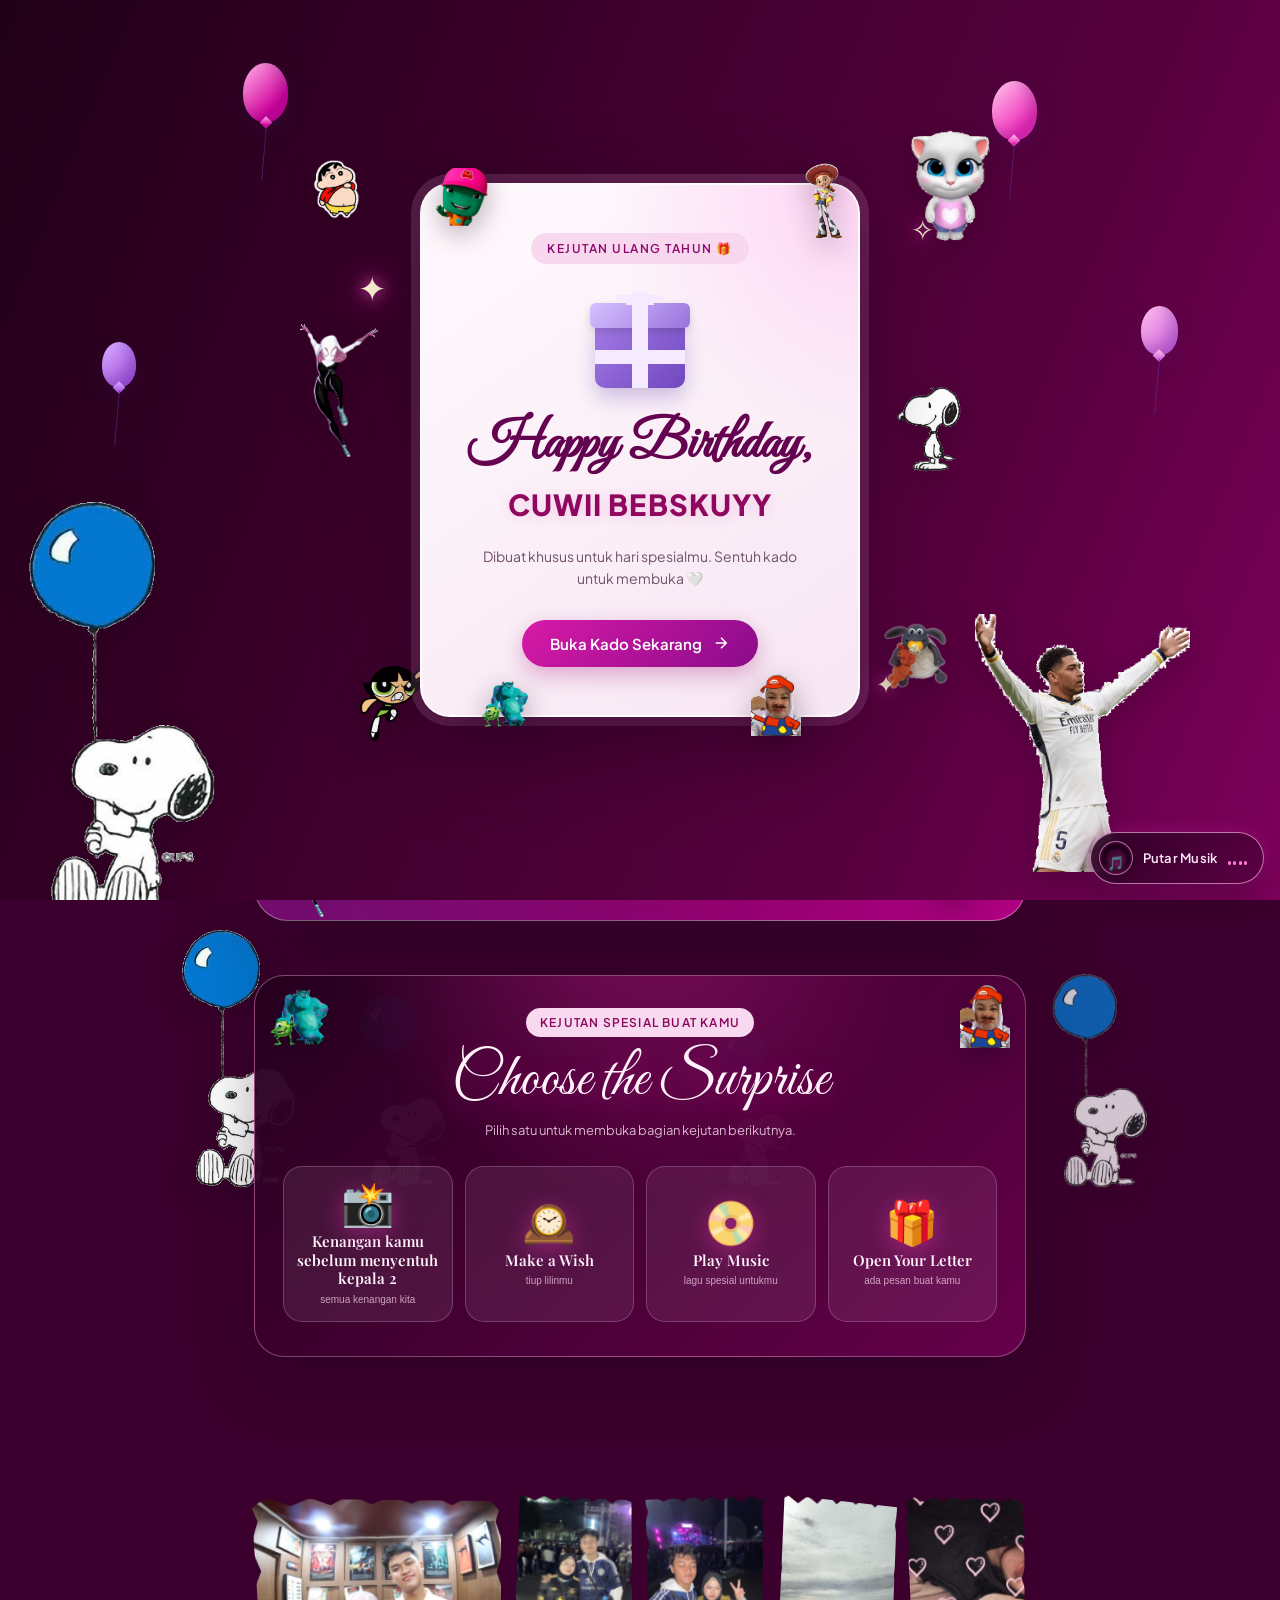
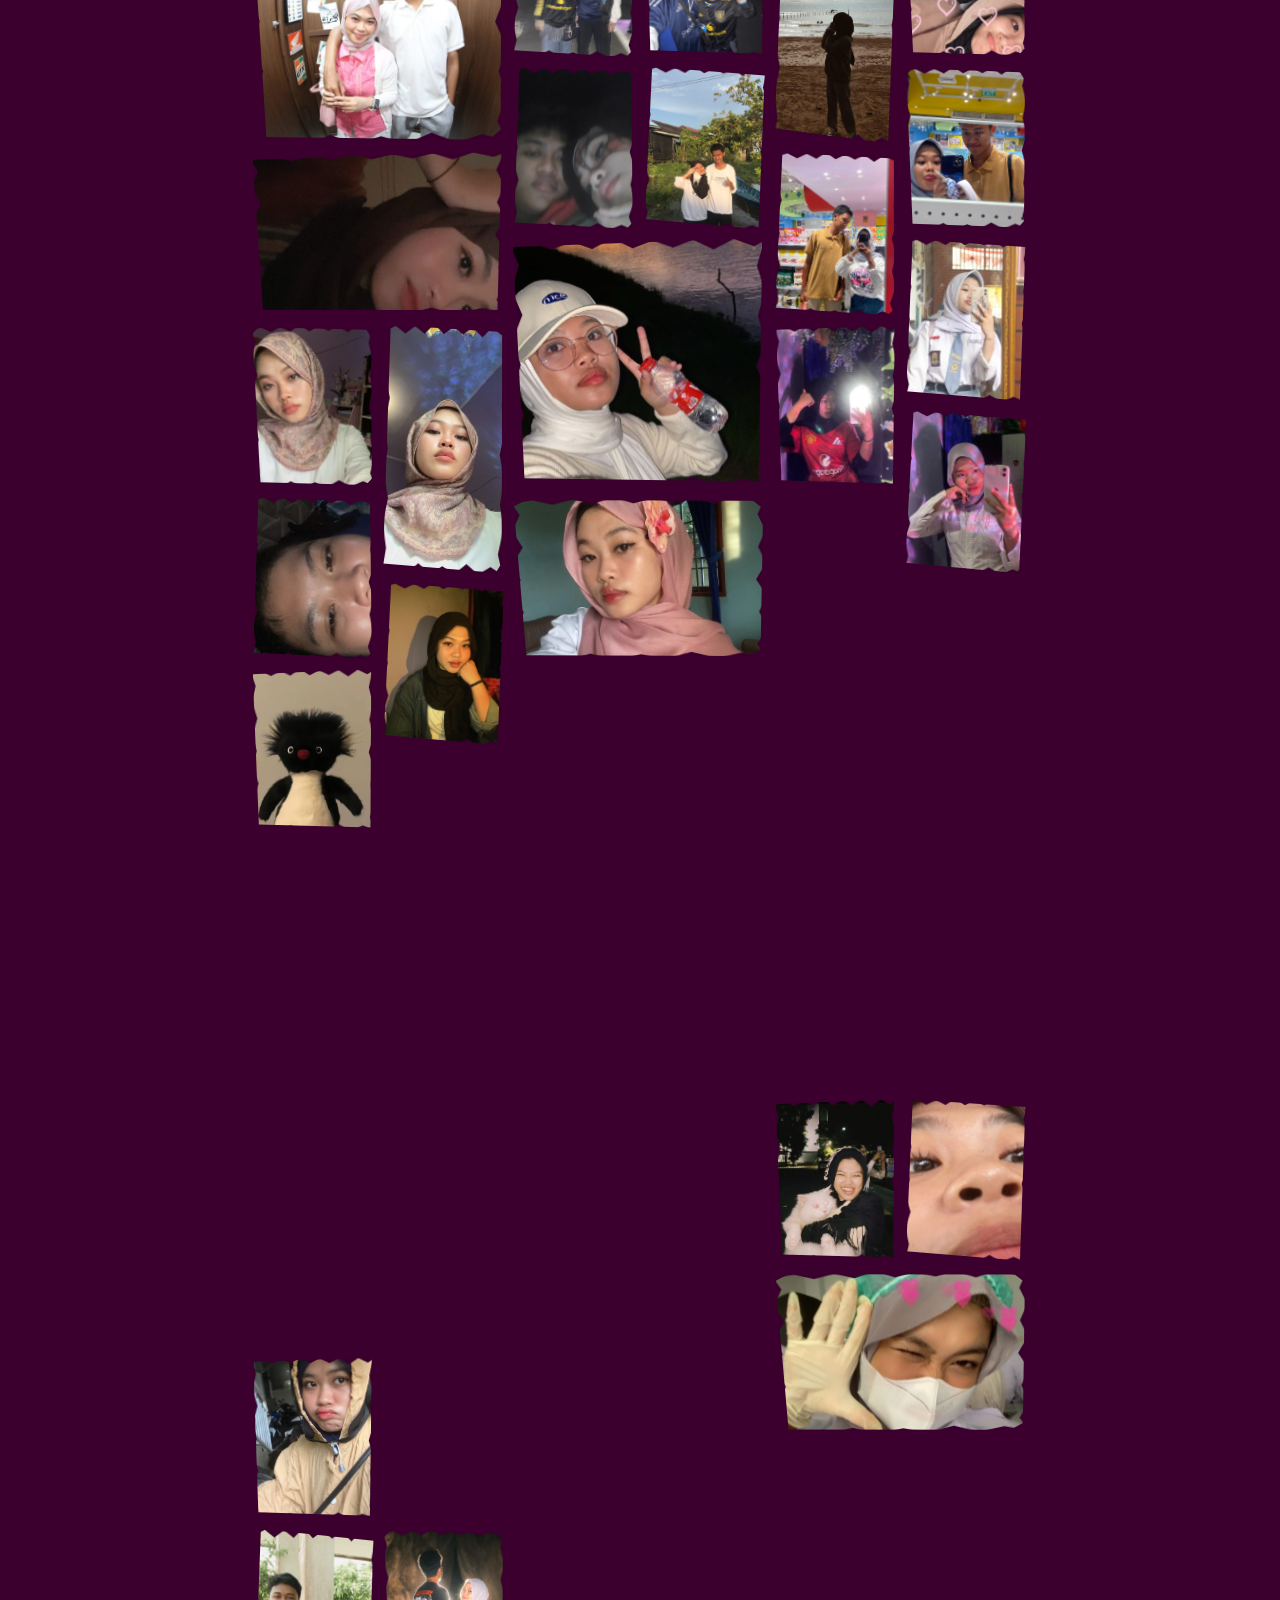
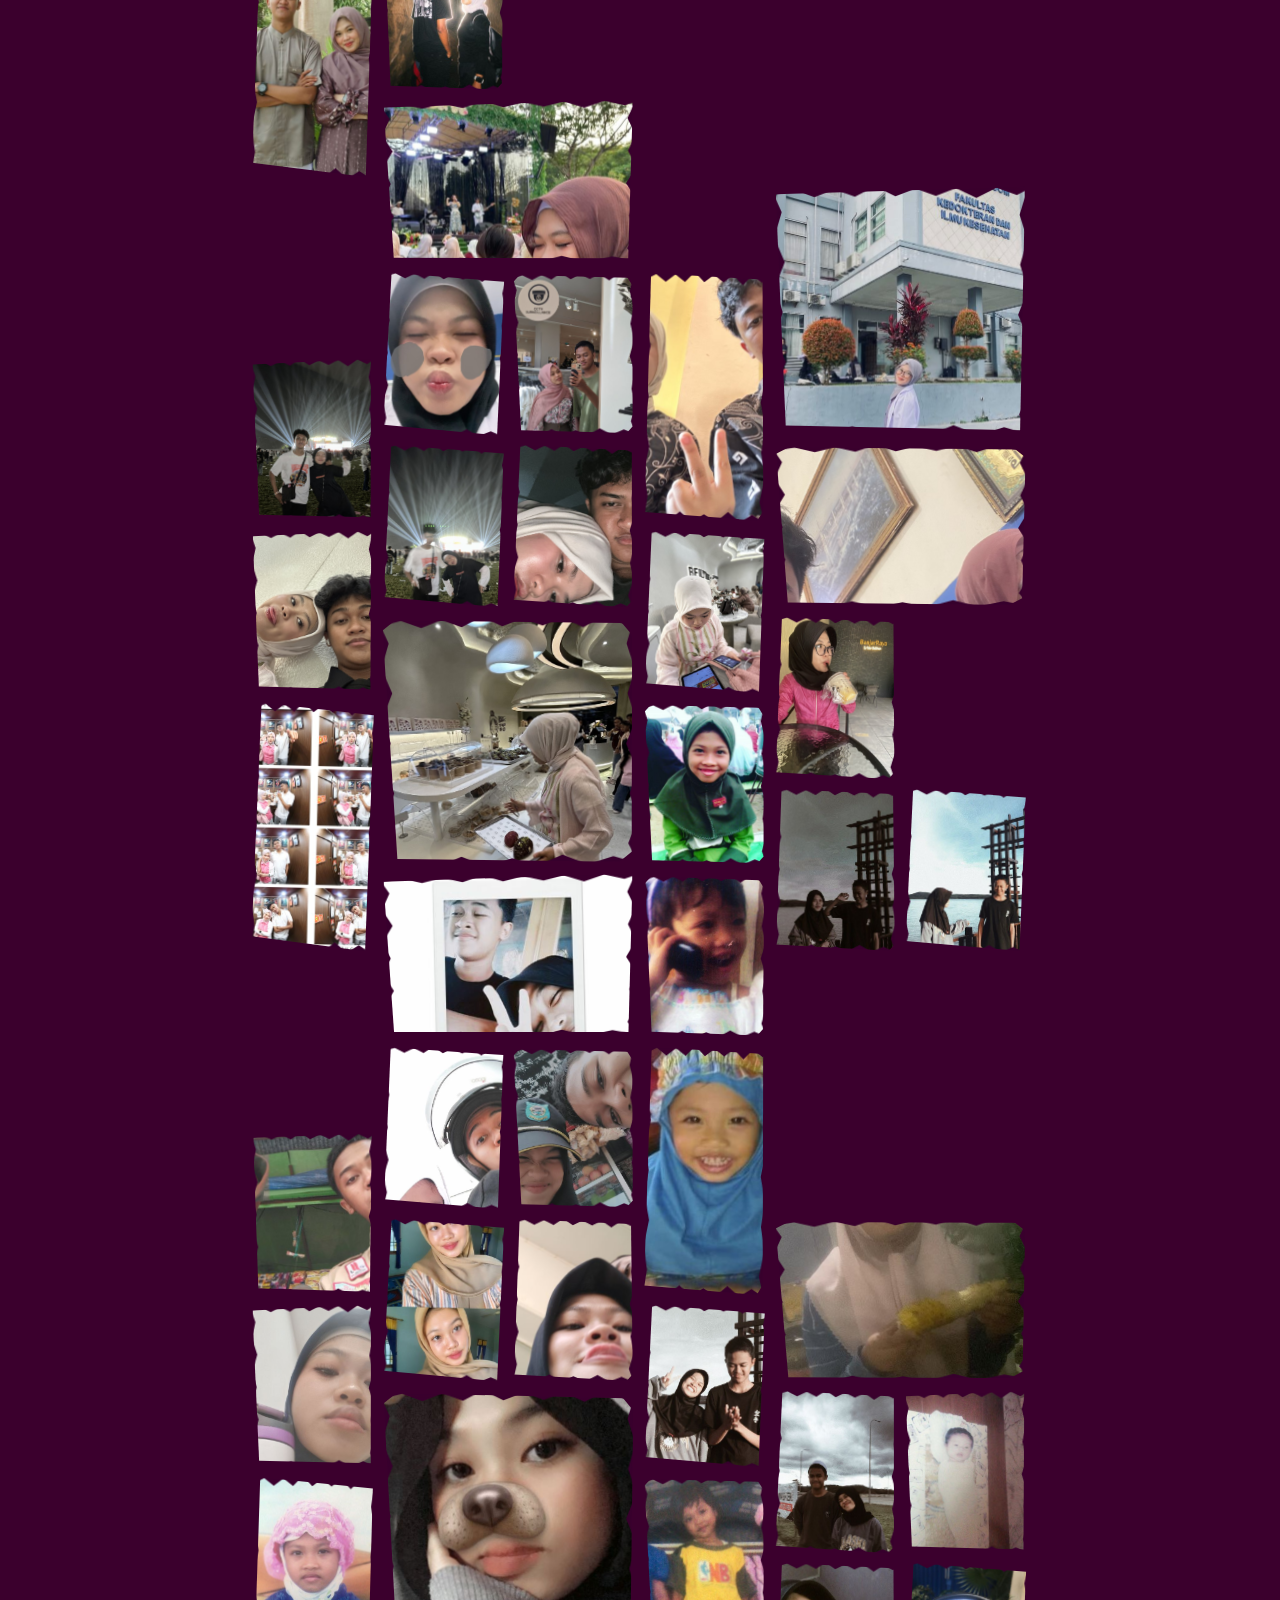
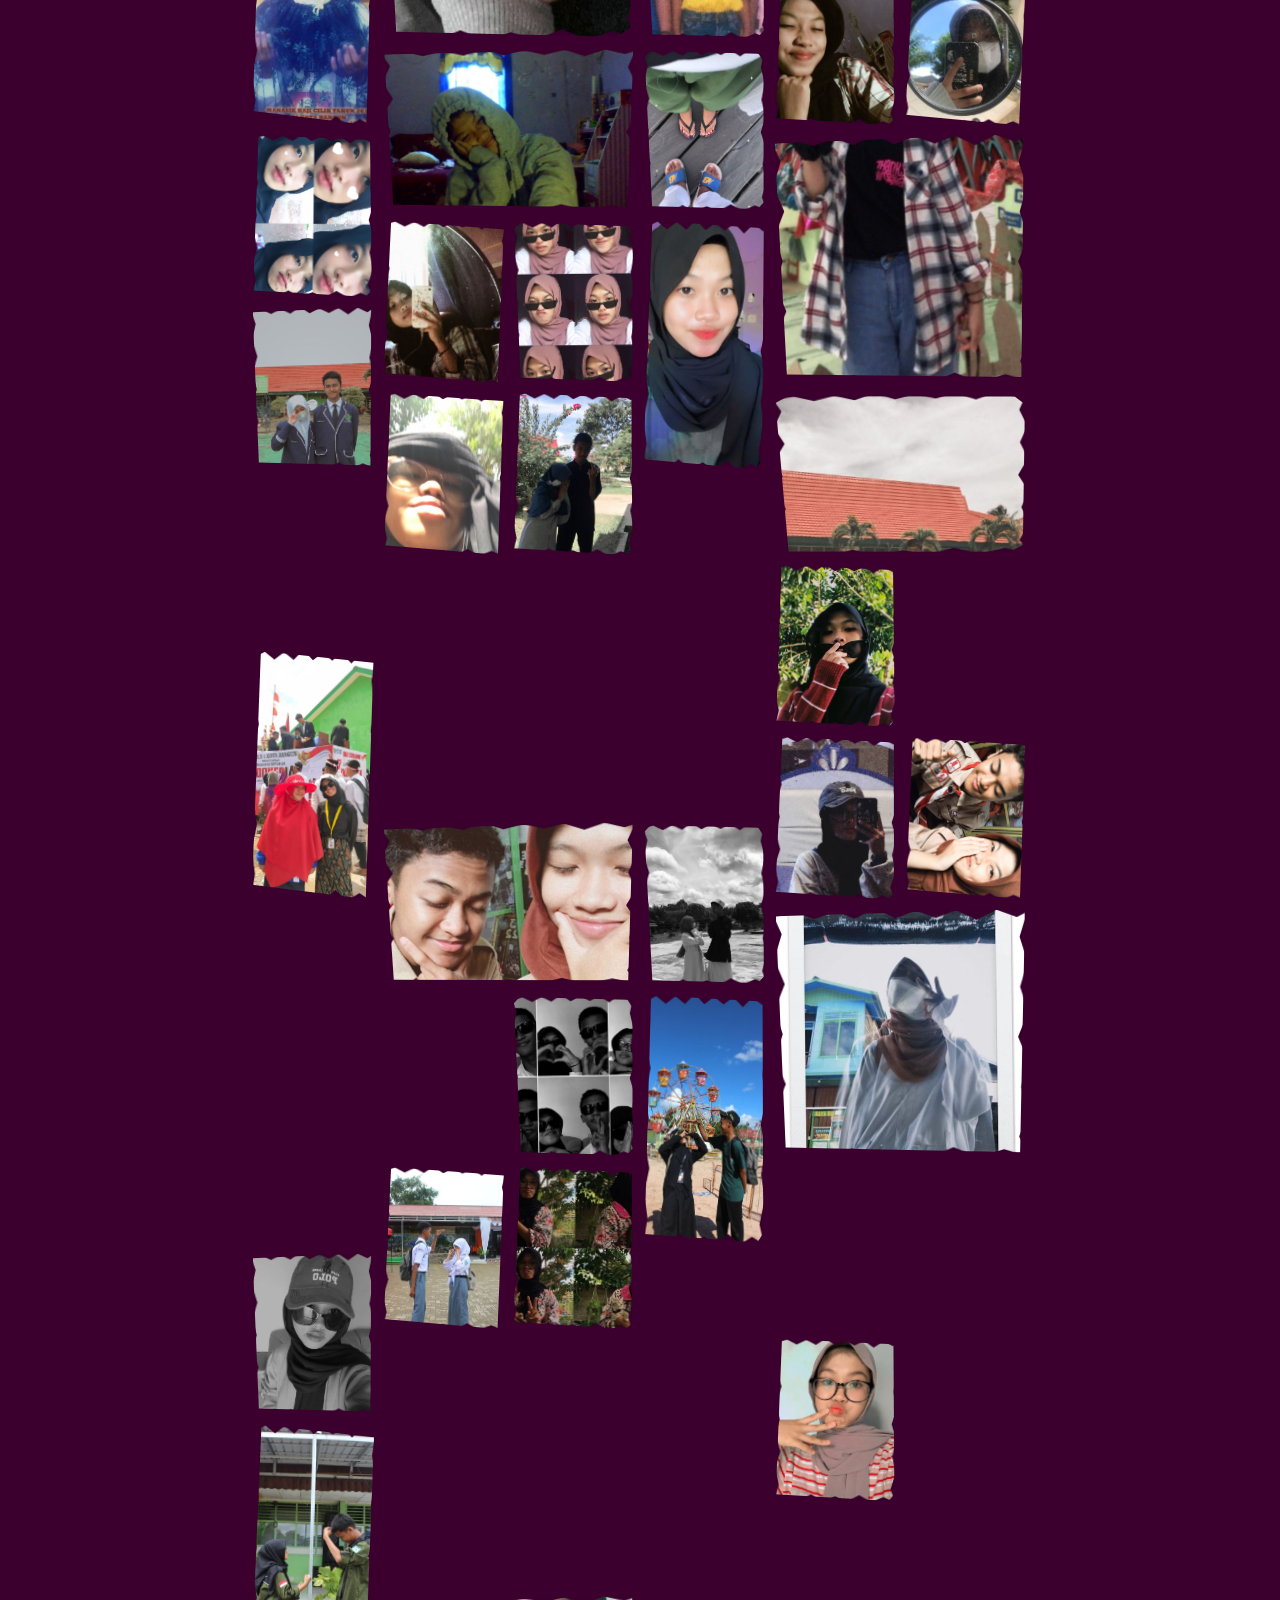
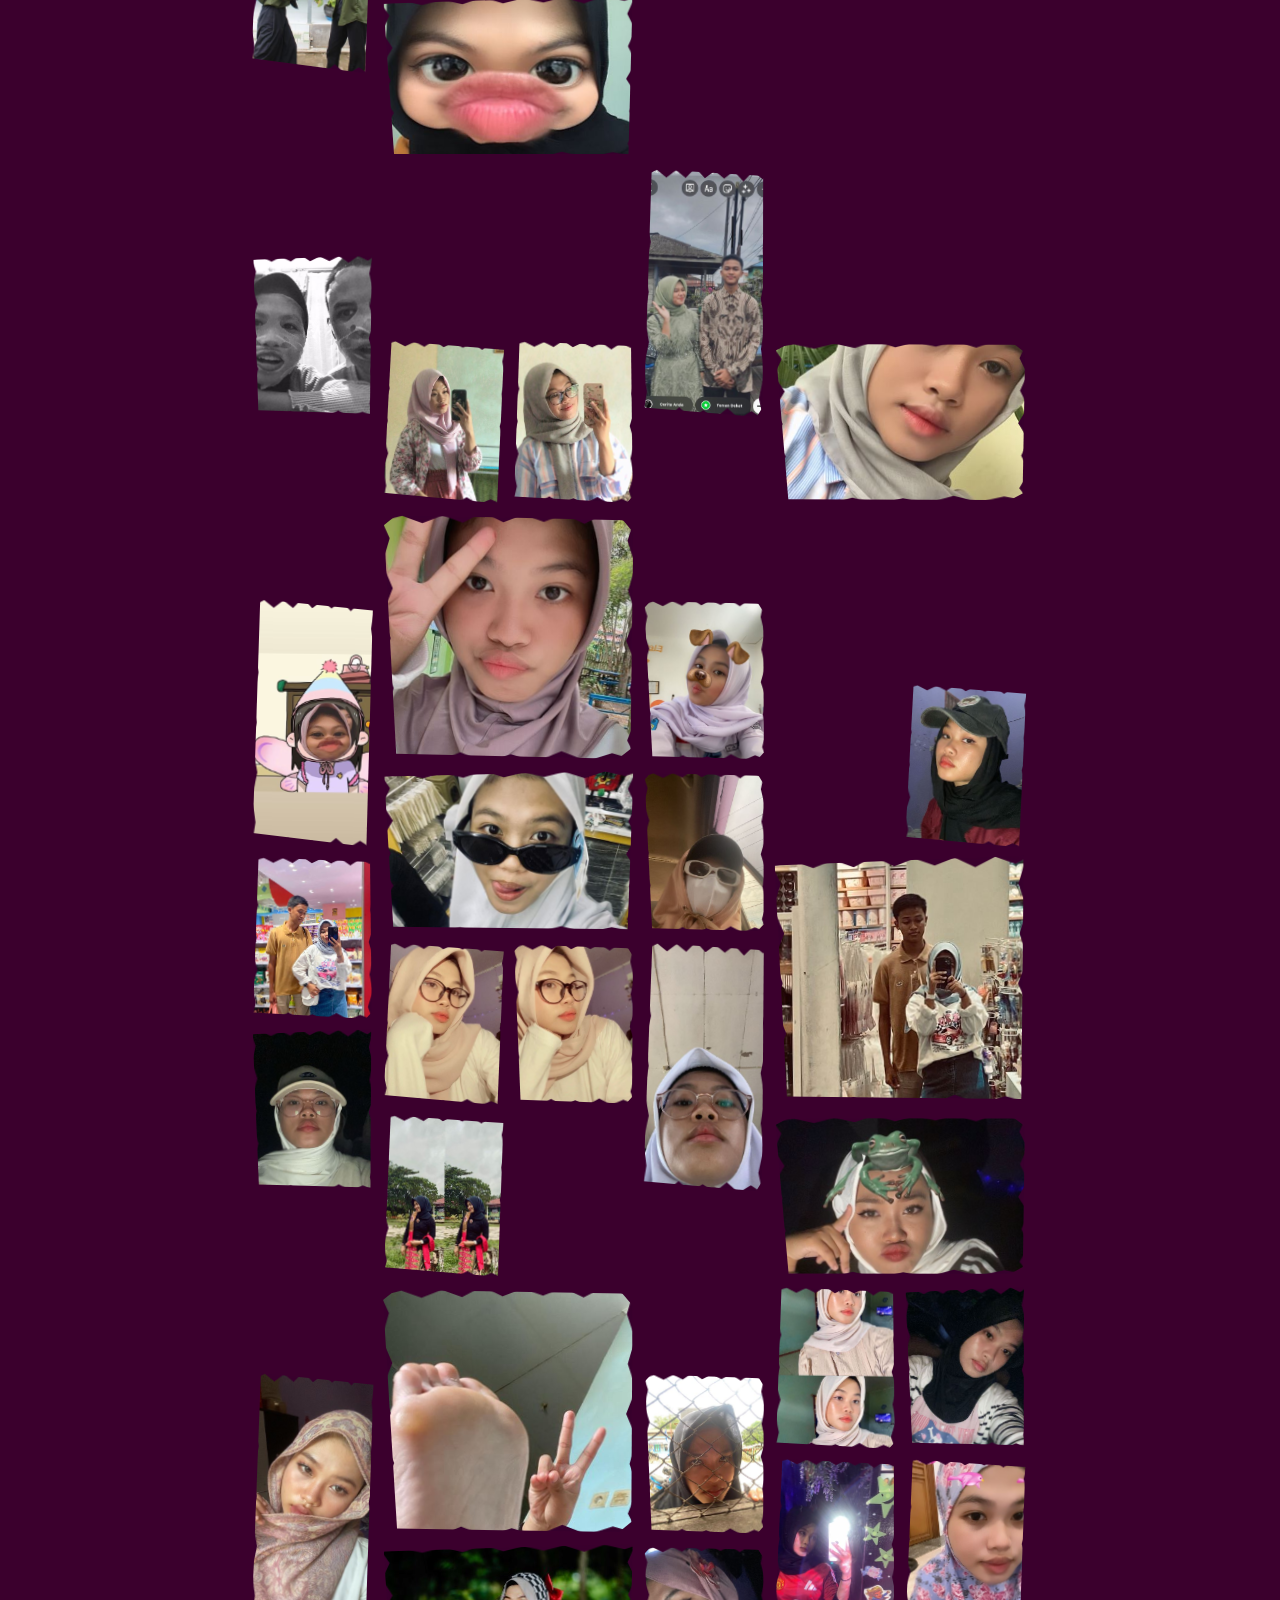
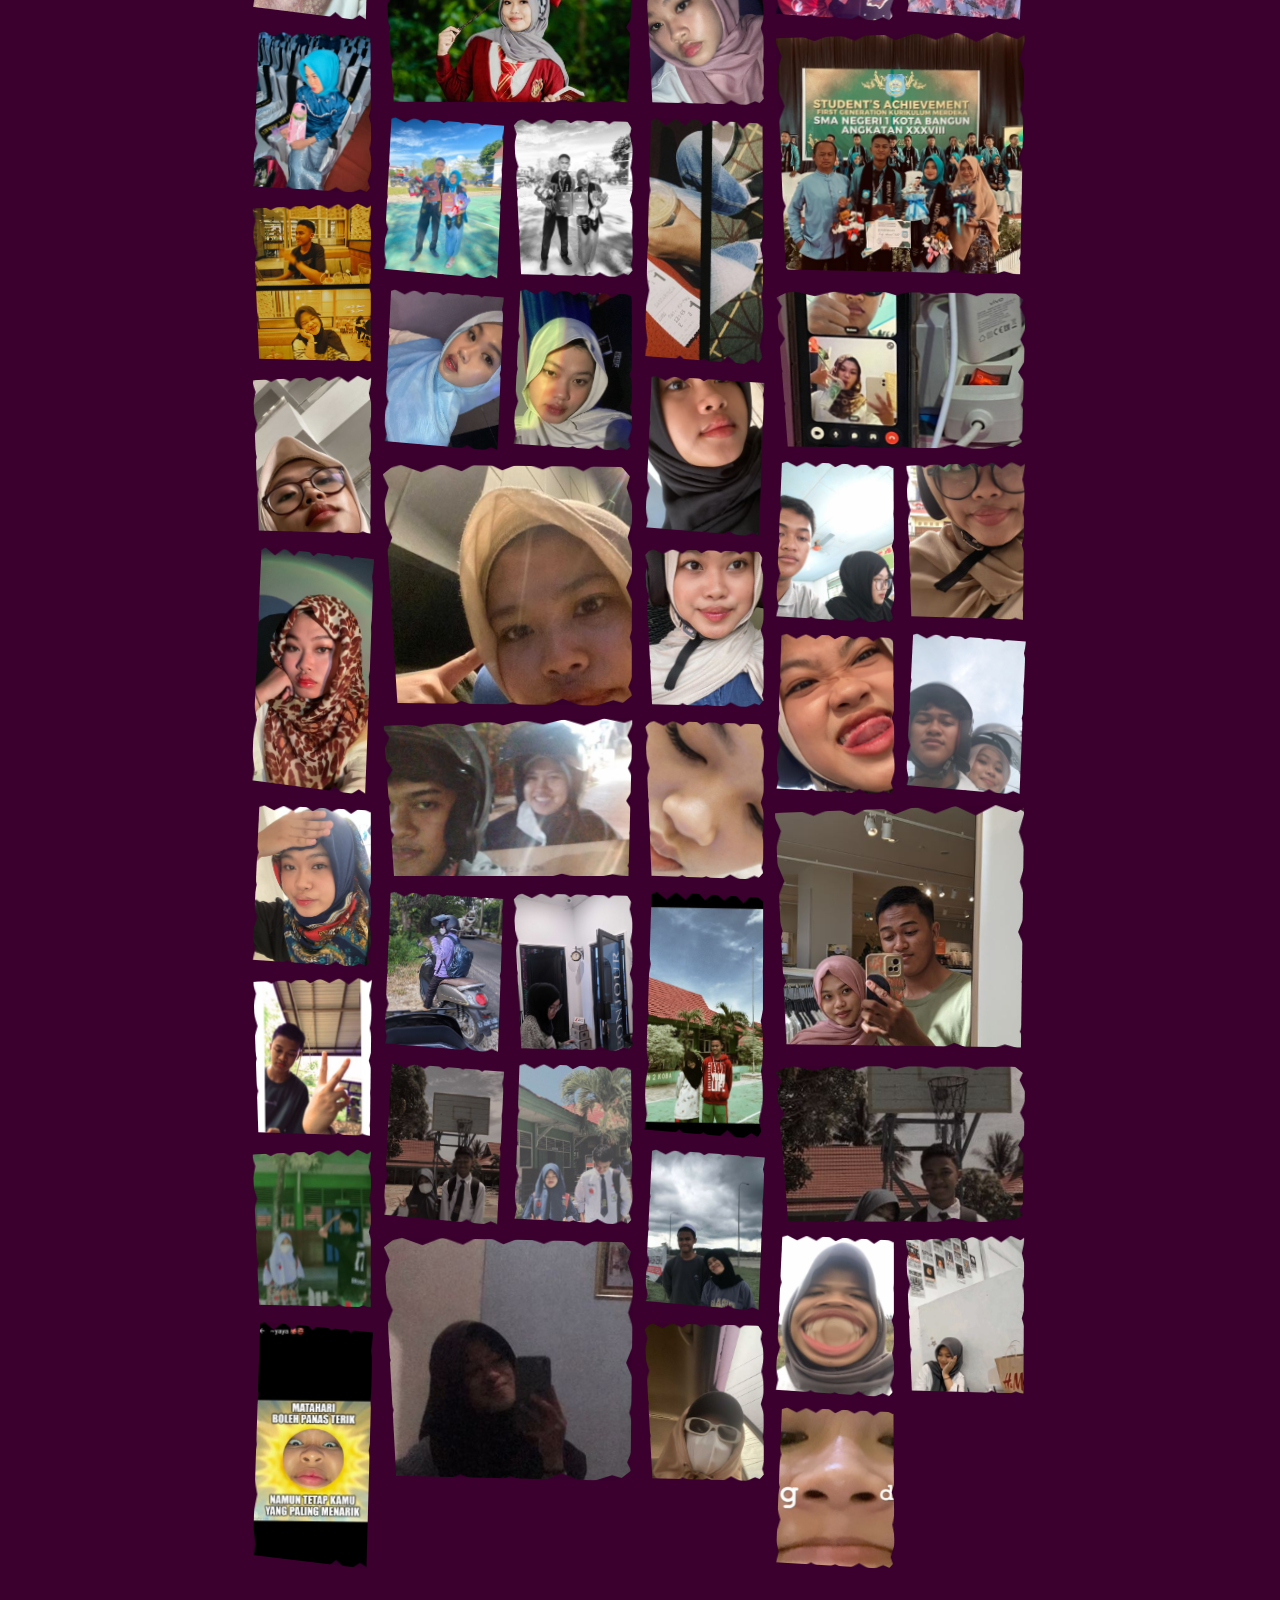
==== web/index.html @ 832d2c63 "first commit" ====
<!DOCTYPE html>
<html lang="id">
<head>
  <meta charset="UTF-8">
  <meta name="viewport" content="width=device-width, initial-scale=1.0, viewport-fit=cover">
  <meta name="theme-color" content="#71004d">
  <title>Selamat Ulang Tahun, CUWII BEBSKUYY! 🎂💜</title>
  <meta name="description" content="Kejutan ulang tahun untuk CUWII BEBSKUYY, dibuat khusus dengan penuh sayang.">
  
  <!-- Google Fonts -->
  <link rel="preconnect" href="https://fonts.googleapis.com">
  <link rel="preconnect" href="https://fonts.gstatic.com" crossorigin>
  <link href="https://fonts.googleapis.com/css2?family=Caveat:wght@600;700&family=Great+Vibes&family=Plus+Jakarta+Sans:wght@300;400;500;600;700&family=Playfair+Display:ital,wght@0,600;0,700;1,400&display=swap" rel="stylesheet">
  
  <link rel="stylesheet" href="style.css?v=15">
</head>
<body>
  <!-- Canvas Confetti & Sparkles -->
  <canvas id="confetti-canvas"></canvas>
  <div class="stars-container" id="stars-container"></div>
  <div class="background-snoopy" aria-hidden="true">
    <img src="img%20hiasan/snoopy%20pegang%20balon.png" alt="">
  </div>
  <div class="background-snoopy snoopy-floater snoopy-floater-two" aria-hidden="true">
    <img src="img%20hiasan/snoopy%20pegang%20balon.png" alt="">
  </div>
  <div class="background-snoopy snoopy-floater snoopy-floater-three" aria-hidden="true">
    <img src="img%20hiasan/snoopy%20pegang%20balon.png" alt="">
  </div>
  <div class="background-snoopy snoopy-floater snoopy-floater-four" aria-hidden="true">
    <img src="img%20hiasan/snoopy%20pegang%20balon.png" alt="">
  </div>

  <!-- SURPRISE COVER OVERLAY (Landing Gate) -->
  <div class="cover-overlay" id="cover-overlay">
    <div class="cover-decorations" aria-hidden="true">
      <div class="character-sticker cover-snoopy">
        <img src="img%20hiasan/snoopy%20pegang%20balon.png" alt="">
      </div>
      <div class="character-sticker cover-bellingham">
        <img src="img%20hiasan/bellingham.png" alt="">
      </div>
      <div class="character-sticker cover-shinchan">
        <img src="img%20hiasan/sinchan.png" alt="">
      </div>
      <div class="character-sticker cover-angela">
        <img src="img%20hiasan/my%20angela.png" alt="">
      </div>
      <div class="character-sticker cover-snoopy-line">
        <img src="img%20hiasan/snoopy.png" alt="">
      </div>
      <div class="character-sticker cover-spidergwen">
        <img src="img%20hiasan/spider%20gwen.png" alt="">
      </div>
      <div class="character-sticker cover-buttercup">
        <img src="img%20hiasan/buttercup.png" alt="">
      </div>
      <div class="character-sticker cover-timmy">
        <img src="img%20hiasan/timmy.webp" alt="">
      </div>
      <span class="party-balloon party-balloon-one"></span>
      <span class="party-balloon party-balloon-two"></span>
      <span class="party-balloon party-balloon-three"></span>
      <span class="party-balloon party-balloon-four"></span>
      <span class="party-sparkle party-sparkle-one">✦</span>
      <span class="party-sparkle party-sparkle-two">✧</span>
      <span class="party-sparkle party-sparkle-three">✦</span>
    </div>

    <div class="cover-card">
      <div class="cover-badge">Kejutan Ulang Tahun 🎁</div>
      <div class="cover-visible-hiasan" aria-hidden="true">
        <img class="cover-visible-adudu" src="img%20hiasan/adudu.png" alt="">
        <img class="cover-visible-jessie" src="img%20hiasan/jessie.png" alt="">
        <img class="cover-visible-monsters" src="img%20hiasan/Monsters-University-PNG-Pic.png" alt="">
        <img class="cover-visible-cawmario" src="img%20hiasan/cawmario.png" alt="">
      </div>
      <div class="gift-box" id="gift-box-trigger" role="button" tabindex="0" aria-label="Sentuh kado untuk membuka">
        <div class="gift-ribbon-vertical"></div>
        <div class="gift-ribbon-horizontal"></div>
        <div class="gift-lid">
          <div class="gift-bow"></div>
        </div>
        <div class="gift-body">
          <span class="gift-sparkle">✨</span>
        </div>
      </div>
      <h1 class="cover-title">Happy Birthday,<br><span class="cover-name" id="cover-name">CUWII BEBSKUYY</span></h1>
      <p class="cover-subtitle">Dibuat khusus untuk hari spesialmu. Sentuh kado untuk membuka 🤍</p>
      <button class="btn-open-gift" id="btn-open-gift" type="button" onclick="document.getElementById('btn-open-gift').classList.add('hidden'); document.querySelector('#cover-overlay .cover-subtitle').textContent='Jawab dulu pertanyaan kecil untuk membuka kejutan ini.'; document.getElementById('age-gate').classList.remove('hidden'); document.getElementById('age-answer').focus();">
        <span>Buka Kado Sekarang</span>
        <svg viewBox="0 0 24 24" width="18" height="18" fill="none" stroke="currentColor" stroke-width="2">
          <path d="M5 12h14M12 5l7 7-7 7"/>
        </svg>
      </button>
      <form class="age-gate hidden" id="age-gate" novalidate onsubmit="return window.submitBirthdayAgeFallback(event, this)">
        <label class="age-gate-label" for="age-answer">Umur Bebskuy berapa?</label>
        <div class="age-gate-fields">
          <input class="age-gate-input" id="age-answer" name="age-answer" type="text" inputmode="numeric" pattern="[0-9]*" maxlength="3" placeholder="Tulis umur" required autocomplete="off">
          <button class="age-gate-submit" type="submit">Jawab</button>
        </div>
        <p class="age-gate-feedback" id="age-feedback" role="status" aria-live="polite"></p>
      </form>
    </div>
  </div>

  <!-- MAIN CONTENT CONTAINER -->
  <main class="main-wrapper" id="main-content">
    <button class="back-to-menu hidden" id="back-to-menu" type="button" data-go-page="home">← Kembali ke menu</button>
    
    <!-- HERO SECTION -->
    <section class="hero-section" data-page="home">
      <div class="hero-tag">✨ Happy Birthday, Sayang ✨</div>
      <h1 class="hero-title">Selamat Bertambah Usia, <span class="highlight-name" id="hero-name">CUWII BEBSKUYY</span> 💜</h1>
      <p class="hero-subtitle">
        Semoga di usiamu yang baru ini, langkahmu selalu dimudahkan, harimu dipenuhi kebahagiaan, dan segala impian baikmu terwujud satu per satu.
      </p>

      <div class="countdown-badge">
        <span class="badge-icon">⏳</span>
        <span id="birthday-greeting-note">Hari ini adalah harimu yang paling berharga!</span>
      </div>

      <div class="hero-photo-collage hero-photo-single" role="group" aria-label="Kenangan bersama">
        <img class="hero-photo hero-photo-main" src="img/20260609_190133_RYmPRk.jpg" alt="Momen berdua di dalam ruangan" fetchpriority="high">
        <span class="hero-photo-note">kenangan yang selalu kusimpan ✦</span>
      </div>
      <div class="hero-side-sticker hero-bellingham" aria-hidden="true">
        <img src="img%20hiasan/bellingham.png" alt="">
      </div>
      <div class="hero-side-sticker hero-spidergwen" aria-hidden="true">
        <img src="img%20hiasan/spider%20gwen.png" alt="">
      </div>
      <div class="hero-side-sticker hero-adudu" aria-hidden="true">
        <img src="img%20hiasan/adudu.png" alt="">
      </div>
      <div class="hero-side-sticker hero-jessie" aria-hidden="true">
        <img src="img%20hiasan/jessie.png" alt="">
      </div>
    </section>

    <section class="surprise-menu" data-page="home">
      <div class="home-menu-sticker home-monsters" aria-hidden="true">
        <img src="img%20hiasan/Monsters-University-PNG-Pic.png" alt="">
      </div>
      <div class="home-menu-sticker home-cawmario" aria-hidden="true">
        <img src="img%20hiasan/cawmario.png" alt="">
      </div>
      <div class="section-badge">kejutan spesial buat kamu</div>
      <h2 class="surprise-menu-title">Choose the Surprise</h2>
      <p class="surprise-menu-desc">Pilih satu untuk membuka bagian kejutan berikutnya.</p>
      <div class="surprise-menu-grid">
        <button class="surprise-option" type="button" data-go-page="journey">
          <span class="surprise-icon" aria-hidden="true">📸</span>
          <span class="surprise-label">Kenangan kamu sebelum menyentuh kepala 2</span>
          <span class="surprise-hint">semua kenangan kita</span>
        </button>
        <button class="surprise-option" type="button" data-go-page="wish">
          <span class="surprise-icon" aria-hidden="true">🕰️</span>
          <span class="surprise-label">Make a Wish</span>
          <span class="surprise-hint">tiup lilinmu</span>
        </button>
        <button class="surprise-option" type="button" data-go-page="music">
          <span class="surprise-icon" aria-hidden="true">📀</span>
          <span class="surprise-label">Play Music</span>
          <span class="surprise-hint">lagu spesial untukmu</span>
        </button>
        <button class="surprise-option" type="button" data-go-page="letter">
          <span class="surprise-icon" aria-hidden="true">🎁</span>
          <span class="surprise-label">Open Your Letter</span>
          <span class="surprise-hint">ada pesan buat kamu</span>
        </button>
      </div>
    </section>

    <!-- SOUNDTRACK SECTION -->
    <section class="music-section" data-page="music">
      <div class="floating-ornament music-buttercup" aria-hidden="true">
        <img src="img%20hiasan/buttercup.png" alt="">
      </div>
      <div class="music-card audio-player-card">
        <div class="music-copy">
          <div class="section-badge">Lagu untukmu 🎶</div>
          <h2 class="section-title">Soundtrack Hari Spesialmu</h2>
          <p class="section-desc">Tekan tombol Putar Musik untuk memulai lagu spesial ini. Beberapa HP meminta sentuhan sebelum musik bisa diputar.</p>
        </div>

        <div class="custom-audio-player">
          <div class="player-vinyl-wrapper">
            <div class="player-vinyl" id="player-vinyl">
              <div class="vinyl-groove"></div>
              <div class="vinyl-center">
                <span>🎵</span>
              </div>
            </div>
            <div class="player-track-info">
              <span class="player-track-tag">Musik Latar Spesial</span>
              <h3 class="player-track-title">A&amp;W (Official Instrumental)</h3>
              <p class="player-artist">Lana Del Rey</p>
              <span class="player-status-badge paused" id="player-status-badge">Sentuh untuk memutar</span>
            </div>
          </div>

          <div class="player-controls">
            <div class="player-progress-area">
              <span class="player-time" id="player-current-time">0:00</span>
              <div class="player-timeline" id="player-timeline" role="slider" aria-label="Progress lagu" tabindex="0">
                <div class="player-progress-bar" id="player-progress-bar">
                  <div class="player-progress-thumb"></div>
                </div>
              </div>
              <span class="player-time" id="player-duration">--:--</span>
            </div>

            <div class="player-buttons">
              <button class="player-play-btn" id="player-play-btn" type="button" aria-label="Putar atau Jeda Musik">
                <span class="play-icon" id="player-play-icon">▶</span>
                <span id="player-btn-label">Putar Musik</span>
              </button>
            </div>
          </div>
        </div>
      </div>
    </section>
    <!-- INTERACTIVE CAKE & CANDLE SECTION -->
    <section class="cake-section" data-page="wish">
      <div class="floating-ornament cake-shinchan" aria-hidden="true">
        <img src="img%20hiasan/sinchan.png" alt="">
      </div>
      <div class="floating-ornament cake-adudu" aria-hidden="true">
        <img src="img%20hiasan/adudu.png" alt="">
      </div>
      <div class="section-card cake-card">
        <div class="section-badge">Saatnya Membuat Harapan 🎂</div>
        <h2 class="section-title">Tiup Lilinnya & Panjatkan Doa</h2>
        <p class="section-desc">Pikirkan satu doa terindahmu di dalam hati, lalu sentuh api lilin di bawah ini untuk meniupnya 🕯️✨</p>

        <div class="cake-interactive-container">
          <div class="cake-image-wrapper cake-illustration" role="img" aria-label="Ilustrasi kue ulang tahun ungu dengan satu lilin menyala">
            <div class="cake-plate" aria-hidden="true"></div>
            <div class="cake-tier cake-tier-bottom" aria-hidden="true">
              <span class="cake-sprinkles"></span>
              <span class="cake-frosting"></span>
            </div>
            <div class="cake-tier cake-tier-top" aria-hidden="true">
              <span class="cake-sprinkles"></span>
              <span class="cake-frosting"></span>
            </div>
            <span class="cake-berry cake-berry-one" aria-hidden="true"></span>
            <span class="cake-berry cake-berry-two" aria-hidden="true"></span>
            <span class="cake-berry cake-berry-three" aria-hidden="true"></span>
            <span class="cake-star cake-star-one" aria-hidden="true">✦</span>
            <span class="cake-star cake-star-two" aria-hidden="true">✧</span>
            <span class="cake-age hidden" id="cake-age" aria-hidden="true">20</span>

            <!-- Interactive candle drawn over the cake illustration -->
            <div class="virtual-candle" id="virtual-candle" title="Klik untuk tiup lilin" role="button" tabindex="0" aria-label="Tiup lilin" onclick="return window.blowBirthdayCandleFallback()" onkeydown="if (event.key === 'Enter' || event.key === ' ') { event.preventDefault(); window.blowBirthdayCandleFallback(); }">
              <div class="candle-body"></div>
              <div class="candle-wick"></div>
              <div class="candle-flame" id="candle-flame">
                <div class="flame-core"></div>
                <div class="flame-glow"></div>
              </div>
              <div class="candle-smoke hidden" id="candle-smoke"></div>
            </div>
          </div>
        </div>

        <div class="candle-action-area">
          <button class="btn-blow" id="btn-blow-candle" type="button" onclick="return window.blowBirthdayCandleFallback()">
            <span class="btn-icon">💨</span>
            <span id="blow-btn-text">Tiup Lilin Sekarang</span>
          </button>
          <div class="wish-reveal-box hidden" id="wish-reveal-box">
            <div class="wish-number" aria-hidden="true">20</div>
            <div class="wish-icon">🎉</div>
            <h3 class="wish-title">Yeay! Lilin Berhasil Ditiup!</h3>
            <p class="wish-text">"Semoga semua doa dan harapan baikmu yang dipanjatkan barusan didengar dan dikabulkan oleh semesta. Aamiin 🤍"</p>
          </div>
        </div>
      </div>
    </section>

    <!-- VIRTUAL ENVELOPE & LETTER SECTION -->
    <section class="letter-section" data-page="letter">
      <div class="floating-ornament letter-snoopy" aria-hidden="true">
        <img src="img%20hiasan/snoopy.png" alt="">
      </div>
      <div class="floating-ornament letter-jessie" aria-hidden="true">
        <img src="img%20hiasan/jessie.png" alt="">
      </div>
      <div class="section-badge">Pesan Spesial 💌</div>
      <h2 class="section-title">Sepucuk Surat Buat Kamu</h2>
      <p class="section-desc">Klik amplop di bawah ini untuk membaca suratnya.</p>

      <div class="envelope-wrapper" id="envelope-wrapper">
        <div class="envelope" id="envelope">
          <div class="envelope-front">
            <div class="envelope-flap" id="envelope-flap"></div>
            <div class="envelope-pocket"></div>
            <div class="wax-seal" id="wax-seal">
              <span>🤍</span>
            </div>
          </div>
        </div>
      </div>

      <div class="letter-sheet" id="letter-sheet">
          <div class="letter-header">
            <span class="letter-date" id="letter-date">Spesial di Hari Ulang Tahunmu</span>
            <span class="letter-pin">📌</span>
          </div>
          <div class="letter-content" id="letter-content">
            <h3 class="letter-greeting">Selamat ulang tahun yang ke-20, sayang. ❤️</h3>
            <p>
              Selamat bertambah usia, semoga di umur yang baru ini kamu bisa menjadi pribadi yang semakin baik dari sebelumnya. Semoga di usia 20 tahun ini, pola pikirmu semakin dewasa, cara pandangmu terhadap kehidupan semakin luas, dan kamu semakin bijak dalam mengambil setiap keputusan. Semoga kamu juga bisa lebih memahami banyak hal, lebih mampu mengendalikan diri, dan tidak mudah menyerah ketika keadaan tidak berjalan sesuai dengan apa yang kamu harapkan. Karena semakin bertambahnya usia, pasti akan ada semakin banyak hal yang harus kamu hadapi, semakin banyak tanggung jawab yang perlu kamu jalani, dan semakin banyak pelajaran yang akan membuatmu tumbuh menjadi seseorang yang lebih kuat.
            </p>
            <p>
              Aku juga berharap di umur 20 ini kamu bisa menjadi seseorang yang lebih sabar. Sabar dalam menghadapi keadaan, sabar ketika sesuatu tidak berjalan sesuai rencana, sabar menghadapi orang-orang dengan berbagai macam sifat, dan sabar dalam menjalani setiap proses kehidupan. Jangan terlalu terburu-buru ingin mendapatkan semuanya sekaligus. Tidak semua hal harus terjadi sekarang, tidak semua keinginan harus langsung terwujud, dan tidak semua masalah harus selalu mendapatkan jawaban hari ini. Ada waktunya kamu harus belajar menerima, memahami, dan mengikhlaskan sesuatu yang memang belum bisa kamu dapatkan. Kalau suatu saat keadaan membuatmu kecewa, jangan langsung menyerah. Kalau ada sesuatu yang membuatmu lelah, jangan merasa bahwa kamu tidak mampu. Belajarlah untuk tetap tenang, karena aku percaya setiap proses yang kamu jalani pasti akan memberikan sesuatu yang berharga untuk dirimu sendiri.
            </p>
            <p>
              Untuk semua cita-cita dan keinginanmu, semoga satu per satu bisa segera tercapai. Semoga apa yang selama ini kamu impikan bukan hanya menjadi angan-angan, tetapi benar-benar bisa menjadi kenyataan. Semoga setiap langkah yang kamu ambil selalu diberikan kemudahan, setiap usaha yang kamu lakukan mendapatkan hasil yang baik, dan setiap doa yang kamu panjatkan bisa menemukan jalan terbaik untuk terwujud. Jangan pernah merasa tertinggal hanya karena melihat pencapaian orang lain. Setiap orang punya waktunya masing-masing, begitu juga dengan kamu. Teruslah berusaha, jangan mudah membandingkan perjalananmu dengan perjalanan orang lain, dan jangan pernah kehilangan semangat untuk mengejar apa yang kamu inginkan.
            </p>
            <p>
              Untuk urusan kuliah, semoga kamu semakin rajin, semakin semangat, dan semakin bertanggung jawab dengan apa yang sedang kamu perjuangkan sekarang. Semoga segala tugas, perkuliahan, dan hal-hal yang terkadang membuatmu pusing bisa kamu lewati dengan baik. Kalau nanti ada masa ketika kuliah terasa berat, tugas semakin banyak, nilai tidak sesuai harapan, atau keadaan membuatmu kehilangan motivasi, jangan langsung berpikir untuk menyerah. Ingat bahwa ada tujuan yang sedang kamu perjuangkan dan ada orang tua yang berharap melihatmu berhasil. Semoga kamu bisa menyelesaikan pendidikanmu dengan hasil yang membanggakan dan bisa menjadi seseorang yang kelak mampu membanggakan keluarga melalui pencapaianmu sendiri.
            </p>
            <p>
              Jangan lupa juga untuk selalu mengingat kedua orang tuamu. Semoga di umur yang semakin bertambah ini kamu bisa menjadi anak yang semakin berbakti, semakin menghargai perjuangan mereka, dan semakin memahami segala bentuk kasih sayang yang sudah mereka berikan. Mungkin tidak semua hal bisa langsung kamu balas sekarang, tetapi setidaknya teruslah berusaha menjadi anak yang baik dan tidak mengecewakan mereka. Semoga suatu saat nanti kamu bisa memberikan kebahagiaan yang lebih besar kepada kedua orang tuamu, melihat mereka tersenyum karena keberhasilanmu, dan membuat mereka bangga karena telah membesarkan seseorang yang mampu berjuang untuk masa depannya. Semoga mereka juga selalu diberikan kesehatan, umur panjang, dan kesempatan untuk menyaksikan semua keberhasilan yang nantinya kamu capai.
            </p>
            <p>
              Dan satu hal lagi, dari aku sebagai pacarmu. Aku berharap di umurmu yang ke-20 ini kamu juga bisa menjadi pribadi yang lebih baik dalam menjalani hubungan kita. Semoga kamu semakin dewasa dalam memahami perasaan, semakin sabar ketika menghadapi perbedaan pendapat, dan semakin bijak ketika ada masalah di antara kita. Aku tahu hubungan tidak selalu berjalan dengan mudah. Akan ada saatnya kita berbeda pikiran, salah paham, merasa kecewa, atau mungkin sama-sama sedang berada dalam keadaan yang tidak baik. Namun, aku berharap kita bisa terus belajar memahami satu sama lain, bukan hanya ingin dimengerti tetapi juga mau mengerti. Jangan mudah membiarkan masalah kecil menjadi sesuatu yang besar. Belajarlah untuk saling mendengarkan, saling menghargai, dan saling memperbaiki diri.
            </p>
            <p>
              Aku tidak berharap kamu menjadi seseorang yang sempurna, karena aku pun masih punya banyak kekurangan yang harus diperbaiki. Aku hanya berharap kita bisa sama-sama bertumbuh menjadi pribadi yang lebih baik. Aku ingin melihat kamu berhasil dengan semua impianmu, menyelesaikan apa yang sedang kamu perjuangkan, dan mendapatkan kehidupan yang selama ini kamu harapkan. Aku ingin menjadi seseorang yang bisa ikut mendukungmu ketika kamu sedang berusaha, memberikan semangat ketika kamu mulai lelah, dan menjadi tempat bercerita ketika ada banyak hal yang ingin kamu sampaikan. Semoga kita juga bisa terus saling menemani dalam proses masing-masing, bukan hanya hadir ketika semuanya menyenangkan, tetapi juga belajar bertahan dan memahami ketika keadaan sedang tidak baik-baik saja.
            </p>
            <p>
              Terakhir, semoga di umur yang baru ini kamu lebih banyak menemukan kebahagiaan daripada kesedihan, lebih banyak mendapatkan kemudahan daripada kesulitan, dan lebih banyak alasan untuk bersyukur daripada mengeluh. Semoga hal-hal baik selalu datang menghampirimu, semoga kamu dijauhkan dari hal-hal yang tidak baik, dan semoga apa pun yang sedang kamu usahakan saat ini bisa berakhir dengan sesuatu yang membahagiakan. Kalau ada doa yang belum terkabul, semoga kamu diberikan kesabaran untuk menunggunya. Kalau ada keinginan yang belum tercapai, semoga kamu diberikan kekuatan untuk terus mengusahakannya.
            </p>
            <p>
              Sekali lagi, selamat memasuki usia 20 tahun. Terima kasih sudah bertahan dan berjuang sampai sejauh ini. Jangan terlalu keras kepada diri sendiri, jangan lupa bahagia, jangan lupa beristirahat, dan jangan pernah berhenti percaya bahwa kamu bisa menjadi seseorang yang lebih baik dari hari kemarin.
            </p>
            <p>
              Semoga 20 tahun ini menjadi awal dari banyak cerita indah, pencapaian besar, kebahagiaan, dan hal-hal baik lainnya dalam hidupmu. Aku berdoa semoga semua yang terbaik selalu menyertai setiap langkahmu. Happy birthday, sayang. Semoga panjang umur, sehat selalu, dilancarkan segala urusannya, dimudahkan rezekinya, dan semoga semua cita-cita serta harapanmu bisa segera terwujud. ❤️
            </p>
            <p class="letter-sign">
              Dengan penuh sayang,<br>
              <span class="sender-name" id="sender-name">Dari seseorang yang menyayangimu 🤍</span>
            </p>
          </div>
      </div>
    </section>

    <!-- MEMORY COLLAGE -->
    <section class="memory-section" data-page="home journey">
      <div class="section-badge">Cerita Kita 📸</div>
      <h2 class="section-title">Kenangan kamu sebelum menyentuh kepala 2</h2>
      <p class="section-desc">Setiap foto menyimpan cerita kecil tentang perjalanan kita.</p>
      <div class="memory-soundtrack">
        <audio id="memory-soundtrack-audio" loop preload="none">
          <source src="audio/memories-soundtrack.m4a" type="audio/mp4">
        </audio>
        <button class="memory-music-toggle" id="memory-music-toggle" type="button" aria-label="Putar Terbuang Dalam Waktu oleh Barasuara" aria-pressed="false">
          <span class="memory-music-icon" aria-hidden="true">&#9835;</span>
          <span class="memory-music-copy">
            <span class="memory-track-title">Terbuang Dalam Waktu</span>
            <span class="memory-track-artist">Barasuara &middot; Peaceful Piano</span>
          </span>
          <span class="memory-music-state" id="memory-music-state" aria-hidden="true">PUTAR</span>
        </button>
      </div>
      <div class="polaroid-grid" id="polaroid-grid" aria-label="Kolase foto kenangan">
        <button class="polaroid-card collage-tile" type="button" aria-label="Buka foto Kenangan 01" data-caption="Kenangan 01" data-full="img/20260609_190133_RYmPRk.jpg">
          <img src="img/collage/20260609_190133_RYmPRk.jpg.thumb.jpg" alt="Kenangan 01" class="polaroid-img" loading="lazy" decoding="async">
          <span class="memory-index" aria-hidden="true">01</span>
        </button>
        <button class="polaroid-card collage-tile" type="button" aria-label="Buka foto Kenangan 02" data-caption="Kenangan 02" data-full="img/IMG_1449.jpeg">
          <img src="img/collage/IMG_1449.jpeg.thumb.jpg" alt="Kenangan 02" class="polaroid-img" loading="lazy" decoding="async">
          <span class="memory-index" aria-hidden="true">02</span>
        </button>
        <button class="polaroid-card collage-tile" type="button" aria-label="Buka foto Kenangan 03" data-caption="Kenangan 03" data-full="img/IMG_1459.jpeg">
          <img src="img/collage/IMG_1459.jpeg.thumb.jpg" alt="Kenangan 03" class="polaroid-img" loading="lazy" decoding="async">
          <span class="memory-index" aria-hidden="true">03</span>
        </button>
        <button class="polaroid-card collage-tile" type="button" aria-label="Buka foto Kenangan 04" data-caption="Kenangan 04" data-full="img/IMG_20220521_213241_828.jpg">
          <img src="img/collage/IMG_20220521_213241_828.jpg.thumb.jpg" alt="Kenangan 04" class="polaroid-img" loading="lazy" decoding="async">
          <span class="memory-index" aria-hidden="true">04</span>
        </button>
        <button class="polaroid-card collage-tile" type="button" aria-label="Buka foto Kenangan 05" data-caption="Kenangan 05" data-full="img/IMG_20220612_103448_739.jpg">
          <img src="img/collage/IMG_20220612_103448_739.jpg.thumb.jpg" alt="Kenangan 05" class="polaroid-img" loading="lazy" decoding="async">
          <span class="memory-index" aria-hidden="true">05</span>
        </button>
        <button class="polaroid-card collage-tile" type="button" aria-label="Buka foto Kenangan 06" data-caption="Kenangan 06" data-full="img/IMG_20260809_222331.jpg">
          <img src="img/collage/IMG_20260809_222331.jpg.thumb.jpg" alt="Kenangan 06" class="polaroid-img" loading="lazy" decoding="async">
          <span class="memory-index" aria-hidden="true">06</span>
        </button>
        <button class="polaroid-card collage-tile" type="button" aria-label="Buka foto Kenangan 07" data-caption="Kenangan 07" data-full="img/IMG_6798.JPG">
          <img src="img/collage/IMG_6798.JPG.thumb.jpg" alt="Kenangan 07" class="polaroid-img" loading="lazy" decoding="async">
          <span class="memory-index" aria-hidden="true">07</span>
        </button>
        <button class="polaroid-card collage-tile" type="button" aria-label="Buka foto Kenangan 08" data-caption="Kenangan 08" data-full="img/IMG-20220603-WA0049.jpg">
          <img src="img/collage/IMG-20220603-WA0049.jpg.thumb.jpg" alt="Kenangan 08" class="polaroid-img" loading="lazy" decoding="async">
          <span class="memory-index" aria-hidden="true">08</span>
        </button>
        <button class="polaroid-card collage-tile" type="button" aria-label="Buka foto Kenangan 09" data-caption="Kenangan 09" data-full="img/IMG-20240628-WA0024.jpg">
          <img src="img/collage/IMG-20240628-WA0024.jpg.thumb.jpg" alt="Kenangan 09" class="polaroid-img" loading="lazy" decoding="async">
          <span class="memory-index" aria-hidden="true">09</span>
        </button>
        <button class="polaroid-card collage-tile" type="button" aria-label="Buka foto Kenangan 10" data-caption="Kenangan 10" data-full="img/IMG-20240628-WA0026.jpg">
          <img src="img/collage/IMG-20240628-WA0026.jpg.thumb.jpg" alt="Kenangan 10" class="polaroid-img" loading="lazy" decoding="async">
          <span class="memory-index" aria-hidden="true">10</span>
        </button>
        <button class="polaroid-card collage-tile" type="button" aria-label="Buka foto Kenangan 11" data-caption="Kenangan 11" data-full="img/IMG-20240830-WA0013.jpg">
          <img src="img/collage/IMG-20240830-WA0013.jpg.thumb.jpg" alt="Kenangan 11" class="polaroid-img" loading="lazy" decoding="async">
          <span class="memory-index" aria-hidden="true">11</span>
        </button>
        <button class="polaroid-card collage-tile" type="button" aria-label="Buka foto Kenangan 12" data-caption="Kenangan 12" data-full="img/IMG-20241026-WA0013.jpg">
          <img src="img/collage/IMG-20241026-WA0013.jpg.thumb.jpg" alt="Kenangan 12" class="polaroid-img" loading="lazy" decoding="async">
          <span class="memory-index" aria-hidden="true">12</span>
        </button>
        <button class="polaroid-card collage-tile" type="button" aria-label="Buka foto Kenangan 13" data-caption="Kenangan 13" data-full="img/IMG-20241231-WA0002.jpg">
          <img src="img/collage/IMG-20241231-WA0002.jpg.thumb.jpg" alt="Kenangan 13" class="polaroid-img" loading="lazy" decoding="async">
          <span class="memory-index" aria-hidden="true">13</span>
        </button>
        <button class="polaroid-card collage-tile" type="button" aria-label="Buka foto Kenangan 14" data-caption="Kenangan 14" data-full="img/IMG-20241231-WA0004.jpg">
          <img src="img/collage/IMG-20241231-WA0004.jpg.thumb.jpg" alt="Kenangan 14" class="polaroid-img" loading="lazy" decoding="async">
          <span class="memory-index" aria-hidden="true">14</span>
        </button>
        <button class="polaroid-card collage-tile" type="button" aria-label="Buka foto Kenangan 15" data-caption="Kenangan 15" data-full="img/IMG-20250203-WA0003.jpg">
          <img src="img/collage/IMG-20250203-WA0003.jpg.thumb.jpg" alt="Kenangan 15" class="polaroid-img" loading="lazy" decoding="async">
          <span class="memory-index" aria-hidden="true">15</span>
        </button>
        <button class="polaroid-card collage-tile" type="button" aria-label="Buka foto Kenangan 16" data-caption="Kenangan 16" data-full="img/IMG-20250203-WA0019.jpg">
          <img src="img/collage/IMG-20250203-WA0019.jpg.thumb.jpg" alt="Kenangan 16" class="polaroid-img" loading="lazy" decoding="async">
          <span class="memory-index" aria-hidden="true">16</span>
        </button>
        <button class="polaroid-card collage-tile" type="button" aria-label="Buka foto Kenangan 17" data-caption="Kenangan 17" data-full="img/IMG-20250328-WA0058.jpg">
          <img src="img/collage/IMG-20250328-WA0058.jpg.thumb.jpg" alt="Kenangan 17" class="polaroid-img" loading="lazy" decoding="async">
          <span class="memory-index" aria-hidden="true">17</span>
        </button>
        <button class="polaroid-card collage-tile" type="button" aria-label="Buka foto Kenangan 18" data-caption="Kenangan 18" data-full="img/IMG-20250529-WA0052.jpg">
          <img src="img/collage/IMG-20250529-WA0052.jpg.thumb.jpg" alt="Kenangan 18" class="polaroid-img" loading="lazy" decoding="async">
          <span class="memory-index" aria-hidden="true">18</span>
        </button>
        <button class="polaroid-card collage-tile" type="button" aria-label="Buka foto Kenangan 19" data-caption="Kenangan 19" data-full="img/IMG-20250602-WA0006.jpg">
          <img src="img/collage/IMG-20250602-WA0006.jpg.thumb.jpg" alt="Kenangan 19" class="polaroid-img" loading="lazy" decoding="async">
          <span class="memory-index" aria-hidden="true">19</span>
        </button>
        <button class="polaroid-card collage-tile" type="button" aria-label="Buka foto Kenangan 20" data-caption="Kenangan 20" data-full="img/IMG-20250602-WA0025.jpg">
          <img src="img/collage/IMG-20250602-WA0025.jpg.thumb.jpg" alt="Kenangan 20" class="polaroid-img" loading="lazy" decoding="async">
          <span class="memory-index" aria-hidden="true">20</span>
        </button>
        <button class="polaroid-card collage-tile" type="button" aria-label="Buka foto Kenangan 21" data-caption="Kenangan 21" data-full="img/IMG-20250602-WA0035.jpg">
          <img src="img/collage/IMG-20250602-WA0035.jpg.thumb.jpg" alt="Kenangan 21" class="polaroid-img" loading="lazy" decoding="async">
          <span class="memory-index" aria-hidden="true">21</span>
        </button>
        <button class="polaroid-card collage-tile" type="button" aria-label="Buka foto Kenangan 22" data-caption="Kenangan 22" data-full="img/IMG-20250630-WA0013.jpg">
          <img src="img/collage/IMG-20250630-WA0013.jpg.thumb.jpg" alt="Kenangan 22" class="polaroid-img" loading="lazy" decoding="async">
          <span class="memory-index" aria-hidden="true">22</span>
        </button>
        <button class="polaroid-card collage-tile" type="button" aria-label="Buka foto Kenangan 23" data-caption="Kenangan 23" data-full="img/IMG-20250806-WA0054.jpg">
          <img src="img/collage/IMG-20250806-WA0054.jpg.thumb.jpg" alt="Kenangan 23" class="polaroid-img" loading="lazy" decoding="async">
          <span class="memory-index" aria-hidden="true">23</span>
        </button>
        <button class="polaroid-card collage-tile" type="button" aria-label="Buka foto Kenangan 24" data-caption="Kenangan 24" data-full="img/IMG-20250811-WA0032.jpg">
          <img src="img/collage/IMG-20250811-WA0032.jpg.thumb.jpg" alt="Kenangan 24" class="polaroid-img" loading="lazy" decoding="async">
          <span class="memory-index" aria-hidden="true">24</span>
        </button>
        <button class="polaroid-card collage-tile" type="button" aria-label="Buka foto Kenangan 25" data-caption="Kenangan 25" data-full="img/IMG-20250827-WA0069.jpg">
          <img src="img/collage/IMG-20250827-WA0069.jpg.thumb.jpg" alt="Kenangan 25" class="polaroid-img" loading="lazy" decoding="async">
          <span class="memory-index" aria-hidden="true">25</span>
        </button>
        <button class="polaroid-card collage-tile" type="button" aria-label="Buka foto Kenangan 26" data-caption="Kenangan 26" data-full="img/IMG-20250831-WA0130.jpg">
          <img src="img/collage/IMG-20250831-WA0130.jpg.thumb.jpg" alt="Kenangan 26" class="polaroid-img" loading="lazy" decoding="async">
          <span class="memory-index" aria-hidden="true">26</span>
        </button>
        <button class="polaroid-card collage-tile" type="button" aria-label="Buka foto Kenangan 27" data-caption="Kenangan 27" data-full="img/IMG-20250911-WA0014.jpg">
          <img src="img/collage/IMG-20250911-WA0014.jpg.thumb.jpg" alt="Kenangan 27" class="polaroid-img" loading="lazy" decoding="async">
          <span class="memory-index" aria-hidden="true">27</span>
        </button>
        <button class="polaroid-card collage-tile" type="button" aria-label="Buka foto Kenangan 28" data-caption="Kenangan 28" data-full="img/IMG-20250912-WA0044.jpg">
          <img src="img/collage/IMG-20250912-WA0044.jpg.thumb.jpg" alt="Kenangan 28" class="polaroid-img" loading="lazy" decoding="async">
          <span class="memory-index" aria-hidden="true">28</span>
        </button>
        <button class="polaroid-card collage-tile" type="button" aria-label="Buka foto Kenangan 29" data-caption="Kenangan 29" data-full="img/IMG-20251130-WA0021.jpg">
          <img src="img/collage/IMG-20251130-WA0021.jpg.thumb.jpg" alt="Kenangan 29" class="polaroid-img" loading="lazy" decoding="async">
          <span class="memory-index" aria-hidden="true">29</span>
        </button>
        <button class="polaroid-card collage-tile" type="button" aria-label="Buka foto Kenangan 30" data-caption="Kenangan 30" data-full="img/IMG-20251220-WA0000.jpg">
          <img src="img/collage/IMG-20251220-WA0000.jpg.thumb.jpg" alt="Kenangan 30" class="polaroid-img" loading="lazy" decoding="async">
          <span class="memory-index" aria-hidden="true">30</span>
        </button>
        <button class="polaroid-card collage-tile" type="button" aria-label="Buka foto Kenangan 31" data-caption="Kenangan 31" data-full="img/IMG-20251220-WA0001.jpg">
          <img src="img/collage/IMG-20251220-WA0001.jpg.thumb.jpg" alt="Kenangan 31" class="polaroid-img" loading="lazy" decoding="async">
          <span class="memory-index" aria-hidden="true">31</span>
        </button>
        <button class="polaroid-card collage-tile" type="button" aria-label="Buka foto Kenangan 32" data-caption="Kenangan 32" data-full="img/IMG-20251220-WA0002.jpg">
          <img src="img/collage/IMG-20251220-WA0002.jpg.thumb.jpg" alt="Kenangan 32" class="polaroid-img" loading="lazy" decoding="async">
          <span class="memory-index" aria-hidden="true">32</span>
        </button>
        <button class="polaroid-card collage-tile" type="button" aria-label="Buka foto Kenangan 33" data-caption="Kenangan 33" data-full="img/IMG-20251220-WA0007.jpg">
          <img src="img/collage/IMG-20251220-WA0007.jpg.thumb.jpg" alt="Kenangan 33" class="polaroid-img" loading="lazy" decoding="async">
          <span class="memory-index" aria-hidden="true">33</span>
        </button>
        <button class="polaroid-card collage-tile" type="button" aria-label="Buka foto Kenangan 34" data-caption="Kenangan 34" data-full="img/IMG-20251220-WA0008.jpg">
          <img src="img/collage/IMG-20251220-WA0008.jpg.thumb.jpg" alt="Kenangan 34" class="polaroid-img" loading="lazy" decoding="async">
          <span class="memory-index" aria-hidden="true">34</span>
        </button>
        <button class="polaroid-card collage-tile" type="button" aria-label="Buka foto Kenangan 35" data-caption="Kenangan 35" data-full="img/IMG-20251220-WA0011.jpg">
          <img src="img/collage/IMG-20251220-WA0011.jpg.thumb.jpg" alt="Kenangan 35" class="polaroid-img" loading="lazy" decoding="async">
          <span class="memory-index" aria-hidden="true">35</span>
        </button>
        <button class="polaroid-card collage-tile" type="button" aria-label="Buka foto Kenangan 36" data-caption="Kenangan 36" data-full="img/IMG-20251221-WA0014.jpg">
          <img src="img/collage/IMG-20251221-WA0014.jpg.thumb.jpg" alt="Kenangan 36" class="polaroid-img" loading="lazy" decoding="async">
          <span class="memory-index" aria-hidden="true">36</span>
        </button>
        <button class="polaroid-card collage-tile" type="button" aria-label="Buka foto Kenangan 37" data-caption="Kenangan 37" data-full="img/IMG-20251221-WA0015.jpg">
          <img src="img/collage/IMG-20251221-WA0015.jpg.thumb.jpg" alt="Kenangan 37" class="polaroid-img" loading="lazy" decoding="async">
          <span class="memory-index" aria-hidden="true">37</span>
        </button>
        <button class="polaroid-card collage-tile" type="button" aria-label="Buka foto Kenangan 38" data-caption="Kenangan 38" data-full="img/IMG-20251221-WA0016.jpg">
          <img src="img/collage/IMG-20251221-WA0016.jpg.thumb.jpg" alt="Kenangan 38" class="polaroid-img" loading="lazy" decoding="async">
          <span class="memory-index" aria-hidden="true">38</span>
        </button>
        <button class="polaroid-card collage-tile" type="button" aria-label="Buka foto Kenangan 39" data-caption="Kenangan 39" data-full="img/IMG-20251221-WA0017.jpg">
          <img src="img/collage/IMG-20251221-WA0017.jpg.thumb.jpg" alt="Kenangan 39" class="polaroid-img" loading="lazy" decoding="async">
          <span class="memory-index" aria-hidden="true">39</span>
        </button>
        <button class="polaroid-card collage-tile" type="button" aria-label="Buka foto Kenangan 40" data-caption="Kenangan 40" data-full="img/IMG-20251221-WA0020.jpg">
          <img src="img/collage/IMG-20251221-WA0020.jpg.thumb.jpg" alt="Kenangan 40" class="polaroid-img" loading="lazy" decoding="async">
          <span class="memory-index" aria-hidden="true">40</span>
        </button>
        <button class="polaroid-card collage-tile" type="button" aria-label="Buka foto Kenangan 41" data-caption="Kenangan 41" data-full="img/IMG-20251221-WA0023.jpg">
          <img src="img/collage/IMG-20251221-WA0023.jpg.thumb.jpg" alt="Kenangan 41" class="polaroid-img" loading="lazy" decoding="async">
          <span class="memory-index" aria-hidden="true">41</span>
        </button>
        <button class="polaroid-card collage-tile" type="button" aria-label="Buka foto Kenangan 42" data-caption="Kenangan 42" data-full="img/IMG-20260223-WA0001.jpg">
          <img src="img/collage/IMG-20260223-WA0001.jpg.thumb.jpg" alt="Kenangan 42" class="polaroid-img" loading="lazy" decoding="async">
          <span class="memory-index" aria-hidden="true">42</span>
        </button>
        <button class="polaroid-card collage-tile" type="button" aria-label="Buka foto Kenangan 43" data-caption="Kenangan 43" data-full="img/IMG-20260327-WA0034.jpg">
          <img src="img/collage/IMG-20260327-WA0034.jpg.thumb.jpg" alt="Kenangan 43" class="polaroid-img" loading="lazy" decoding="async">
          <span class="memory-index" aria-hidden="true">43</span>
        </button>
        <button class="polaroid-card collage-tile" type="button" aria-label="Buka foto Kenangan 44" data-caption="Kenangan 44" data-full="img/IMG-20260327-WA0054.jpg">
          <img src="img/collage/IMG-20260327-WA0054.jpg.thumb.jpg" alt="Kenangan 44" class="polaroid-img" loading="lazy" decoding="async">
          <span class="memory-index" aria-hidden="true">44</span>
        </button>
        <button class="polaroid-card collage-tile" type="button" aria-label="Buka foto Kenangan 45" data-caption="Kenangan 45" data-full="img/IMG-20260615-WA0052.jpg">
          <img src="img/collage/IMG-20260615-WA0052.jpg.thumb.jpg" alt="Kenangan 45" class="polaroid-img" loading="lazy" decoding="async">
          <span class="memory-index" aria-hidden="true">45</span>
        </button>
        <button class="polaroid-card collage-tile" type="button" aria-label="Buka foto Kenangan 46" data-caption="Kenangan 46" data-full="img/IMG-20260621-WA0008.jpg">
          <img src="img/collage/IMG-20260621-WA0008.jpg.thumb.jpg" alt="Kenangan 46" class="polaroid-img" loading="lazy" decoding="async">
          <span class="memory-index" aria-hidden="true">46</span>
        </button>
        <button class="polaroid-card collage-tile" type="button" aria-label="Buka foto Kenangan 47" data-caption="Kenangan 47" data-full="img/IMG-20260621-WA0044.jpg">
          <img src="img/collage/IMG-20260621-WA0044.jpg.thumb.jpg" alt="Kenangan 47" class="polaroid-img" loading="lazy" decoding="async">
          <span class="memory-index" aria-hidden="true">47</span>
        </button>
        <button class="polaroid-card collage-tile" type="button" aria-label="Buka foto Kenangan 48" data-caption="Kenangan 48" data-full="img/IMG-20260621-WA0045.jpg">
          <img src="img/collage/IMG-20260621-WA0045.jpg.thumb.jpg" alt="Kenangan 48" class="polaroid-img" loading="lazy" decoding="async">
          <span class="memory-index" aria-hidden="true">48</span>
        </button>
        <button class="polaroid-card collage-tile" type="button" aria-label="Buka foto Kenangan 49" data-caption="Kenangan 49" data-full="img/IMG-20260802-WA0021.jpg">
          <img src="img/collage/IMG-20260802-WA0021.jpg.thumb.jpg" alt="Kenangan 49" class="polaroid-img" loading="lazy" decoding="async">
          <span class="memory-index" aria-hidden="true">49</span>
        </button>
        <button class="polaroid-card collage-tile" type="button" aria-label="Buka foto Kenangan 50" data-caption="Kenangan 50" data-full="img/IMG-20260816-WA0051.jpg">
          <img src="img/collage/IMG-20260816-WA0051.jpg.thumb.jpg" alt="Kenangan 50" class="polaroid-img" loading="lazy" decoding="async">
          <span class="memory-index" aria-hidden="true">50</span>
        </button>
        <button class="polaroid-card collage-tile" type="button" aria-label="Buka foto Kenangan 51" data-caption="Kenangan 51" data-full="img/IMG-20260818-WA0049.jpg">
          <img src="img/collage/IMG-20260818-WA0049.jpg.thumb.jpg" alt="Kenangan 51" class="polaroid-img" loading="lazy" decoding="async">
          <span class="memory-index" aria-hidden="true">51</span>
        </button>
        <button class="polaroid-card collage-tile" type="button" aria-label="Buka foto Kenangan 52" data-caption="Kenangan 52" data-full="img/IMG-20260909-WA0012.jpg">
          <img src="img/collage/IMG-20260909-WA0012.jpg.thumb.jpg" alt="Kenangan 52" class="polaroid-img" loading="lazy" decoding="async">
          <span class="memory-index" aria-hidden="true">52</span>
        </button>
        <button class="polaroid-card collage-tile" type="button" aria-label="Buka foto Kenangan 53" data-caption="Kenangan 53" data-full="img/PXL_20250426_155734338.jpg">
          <img src="img/collage/PXL_20250426_155734338.jpg.thumb.jpg" alt="Kenangan 53" class="polaroid-img" loading="lazy" decoding="async">
          <span class="memory-index" aria-hidden="true">53</span>
        </button>
        <button class="polaroid-card collage-tile" type="button" aria-label="Buka foto Kenangan 54" data-caption="Kenangan 54" data-full="img/IMG_0284.JPG">
          <img src="img/collage/IMG_0284.JPG.thumb.jpg" alt="Kenangan 54" class="polaroid-img" loading="lazy" decoding="async">
          <span class="memory-index" aria-hidden="true">54</span>
        </button>
        <button class="polaroid-card collage-tile" type="button" aria-label="Buka foto Kenangan 55" data-caption="Kenangan 55" data-full="img/IMG_0435.jpg">
          <img src="img/collage/IMG_0435.jpg.thumb.jpg" alt="Kenangan 55" class="polaroid-img" loading="lazy" decoding="async">
          <span class="memory-index" aria-hidden="true">55</span>
        </button>
        <button class="polaroid-card collage-tile" type="button" aria-label="Buka foto Kenangan 56" data-caption="Kenangan 56" data-full="img/IMG_0438.jpg">
          <img src="img/collage/IMG_0438.jpg.thumb.jpg" alt="Kenangan 56" class="polaroid-img" loading="lazy" decoding="async">
          <span class="memory-index" aria-hidden="true">56</span>
        </button>
        <button class="polaroid-card collage-tile" type="button" aria-label="Buka foto Kenangan 57" data-caption="Kenangan 57" data-full="img/IMG_0641.jpg">
          <img src="img/collage/IMG_0641.jpg.thumb.jpg" alt="Kenangan 57" class="polaroid-img" loading="lazy" decoding="async">
          <span class="memory-index" aria-hidden="true">57</span>
        </button>
        <button class="polaroid-card collage-tile" type="button" aria-label="Buka foto Kenangan 58" data-caption="Kenangan 58" data-full="img/IMG_0726.jpg">
          <img src="img/collage/IMG_0726.jpg.thumb.jpg" alt="Kenangan 58" class="polaroid-img" loading="lazy" decoding="async">
          <span class="memory-index" aria-hidden="true">58</span>
        </button>
        <button class="polaroid-card collage-tile" type="button" aria-label="Buka foto Kenangan 59" data-caption="Kenangan 59" data-full="img/IMG_0799.jpg">
          <img src="img/collage/IMG_0799.jpg.thumb.jpg" alt="Kenangan 59" class="polaroid-img" loading="lazy" decoding="async">
          <span class="memory-index" aria-hidden="true">59</span>
        </button>
        <button class="polaroid-card collage-tile" type="button" aria-label="Buka foto Kenangan 60" data-caption="Kenangan 60" data-full="img/IMG_0807.jpg">
          <img src="img/collage/IMG_0807.jpg.thumb.jpg" alt="Kenangan 60" class="polaroid-img" loading="lazy" decoding="async">
          <span class="memory-index" aria-hidden="true">60</span>
        </button>
        <button class="polaroid-card collage-tile" type="button" aria-label="Buka foto Kenangan 61" data-caption="Kenangan 61" data-full="img/IMG_0823.jpg">
          <img src="img/collage/IMG_0823.jpg.thumb.jpg" alt="Kenangan 61" class="polaroid-img" loading="lazy" decoding="async">
          <span class="memory-index" aria-hidden="true">61</span>
        </button>
        <button class="polaroid-card collage-tile" type="button" aria-label="Buka foto Kenangan 62" data-caption="Kenangan 62" data-full="img/IMG_1166.jpg">
          <img src="img/collage/IMG_1166.jpg.thumb.jpg" alt="Kenangan 62" class="polaroid-img" loading="lazy" decoding="async">
          <span class="memory-index" aria-hidden="true">62</span>
        </button>

        <button class="polaroid-card collage-tile" type="button" aria-label="Buka foto Kenangan 63" data-caption="Kenangan 63" data-full="img/20240328_110129.jpg">
          <img src="img/collage/20240328_110129.jpg.thumb.jpg" alt="Kenangan 63" class="polaroid-img" loading="lazy" decoding="async">
          <span class="memory-index" aria-hidden="true">63</span>
        </button>
        <button class="polaroid-card collage-tile" type="button" aria-label="Buka foto Kenangan 64" data-caption="Kenangan 64" data-full="img/20260609_190131_composite-YMHlcR.jpg">
          <img src="img/collage/20260609_190131_composite-YMHlcR.jpg.thumb.jpg" alt="Kenangan 64" class="polaroid-img" loading="lazy" decoding="async">
          <span class="memory-index" aria-hidden="true">64</span>
        </button>
        <button class="polaroid-card collage-tile" type="button" aria-label="Buka foto Kenangan 65" data-caption="Kenangan 65" data-full="img/IMG_20220116_124056.JPG">
          <img src="img/collage/IMG_20220116_124056.JPG.thumb.jpg" alt="Kenangan 65" class="polaroid-img" loading="lazy" decoding="async">
          <span class="memory-index" aria-hidden="true">65</span>
        </button>
        <button class="polaroid-card collage-tile" type="button" aria-label="Buka foto Kenangan 66" data-caption="Kenangan 66" data-full="img/IMG_20220120_220800_800.jpg">
          <img src="img/collage/IMG_20220120_220800_800.jpg.thumb.jpg" alt="Kenangan 66" class="polaroid-img" loading="lazy" decoding="async">
          <span class="memory-index" aria-hidden="true">66</span>
        </button>
        <button class="polaroid-card collage-tile" type="button" aria-label="Buka foto Kenangan 67" data-caption="Kenangan 67" data-full="img/IMG_20220324_182532_054.jpg">
          <img src="img/collage/IMG_20220324_182532_054.jpg.thumb.jpg" alt="Kenangan 67" class="polaroid-img" loading="lazy" decoding="async">
          <span class="memory-index" aria-hidden="true">67</span>
        </button>
        <button class="polaroid-card collage-tile" type="button" aria-label="Buka foto Kenangan 68" data-caption="Kenangan 68" data-full="img/IMG_20220404_063240_540.jpg">
          <img src="img/collage/IMG_20220404_063240_540.jpg.thumb.jpg" alt="Kenangan 68" class="polaroid-img" loading="lazy" decoding="async">
          <span class="memory-index" aria-hidden="true">68</span>
        </button>
        <button class="polaroid-card collage-tile" type="button" aria-label="Buka foto Kenangan 69" data-caption="Kenangan 69" data-full="img/IMG_20220422_112323_375.jpg">
          <img src="img/collage/IMG_20220422_112323_375.jpg.thumb.jpg" alt="Kenangan 69" class="polaroid-img" loading="lazy" decoding="async">
          <span class="memory-index" aria-hidden="true">69</span>
        </button>
        <button class="polaroid-card collage-tile" type="button" aria-label="Buka foto Kenangan 70" data-caption="Kenangan 70" data-full="img/IMG_20220529_141718.JPG">
          <img src="img/collage/IMG_20220529_141718.JPG.thumb.jpg" alt="Kenangan 70" class="polaroid-img" loading="lazy" decoding="async">
          <span class="memory-index" aria-hidden="true">70</span>
        </button>
        <button class="polaroid-card collage-tile" type="button" aria-label="Buka foto Kenangan 71" data-caption="Kenangan 71" data-full="img/IMG_20220611_213813.jpg">
          <img src="img/collage/IMG_20220611_213813.jpg.thumb.jpg" alt="Kenangan 71" class="polaroid-img" loading="lazy" decoding="async">
          <span class="memory-index" aria-hidden="true">71</span>
        </button>
        <button class="polaroid-card collage-tile" type="button" aria-label="Buka foto Kenangan 72" data-caption="Kenangan 72" data-full="img/IMG_20221010_164423_092%281%29.jpg">
          <img src="img/collage/IMG_20221010_164423_092%281%29.jpg.thumb.jpg" alt="Kenangan 72" class="polaroid-img" loading="lazy" decoding="async">
          <span class="memory-index" aria-hidden="true">72</span>
        </button>
        <button class="polaroid-card collage-tile" type="button" aria-label="Buka foto Kenangan 73" data-caption="Kenangan 73" data-full="img/IMG_20221020_171646_238%281%29.jpg">
          <img src="img/collage/IMG_20221020_171646_238%281%29.jpg.thumb.jpg" alt="Kenangan 73" class="polaroid-img" loading="lazy" decoding="async">
          <span class="memory-index" aria-hidden="true">73</span>
        </button>
        <button class="polaroid-card collage-tile" type="button" aria-label="Buka foto Kenangan 74" data-caption="Kenangan 74" data-full="img/IMG_20221101_191214.jpg">
          <img src="img/collage/IMG_20221101_191214.jpg.thumb.jpg" alt="Kenangan 74" class="polaroid-img" loading="lazy" decoding="async">
          <span class="memory-index" aria-hidden="true">74</span>
        </button>
        <button class="polaroid-card collage-tile" type="button" aria-label="Buka foto Kenangan 75" data-caption="Kenangan 75" data-full="img/IMG_20230108_124754.jpg">
          <img src="img/collage/IMG_20230108_124754.jpg.thumb.jpg" alt="Kenangan 75" class="polaroid-img" loading="lazy" decoding="async">
          <span class="memory-index" aria-hidden="true">75</span>
        </button>
        <button class="polaroid-card collage-tile" type="button" aria-label="Buka foto Kenangan 76" data-caption="Kenangan 76" data-full="img/IMG_20240519_154002_511.jpg">
          <img src="img/collage/IMG_20240519_154002_511.jpg.thumb.jpg" alt="Kenangan 76" class="polaroid-img" loading="lazy" decoding="async">
          <span class="memory-index" aria-hidden="true">76</span>
        </button>
        <button class="polaroid-card collage-tile" type="button" aria-label="Buka foto Kenangan 77" data-caption="Kenangan 77" data-full="img/IMG_20250101_002312_909.jpg">
          <img src="img/collage/IMG_20250101_002312_909.jpg.thumb.jpg" alt="Kenangan 77" class="polaroid-img" loading="lazy" decoding="async">
          <span class="memory-index" aria-hidden="true">77</span>
        </button>
        <button class="polaroid-card collage-tile" type="button" aria-label="Buka foto Kenangan 78" data-caption="Kenangan 78" data-full="img/IMG_20250410_132510.jpg">
          <img src="img/collage/IMG_20250410_132510.jpg.thumb.jpg" alt="Kenangan 78" class="polaroid-img" loading="lazy" decoding="async">
          <span class="memory-index" aria-hidden="true">78</span>
        </button>
        <button class="polaroid-card collage-tile" type="button" aria-label="Buka foto Kenangan 79" data-caption="Kenangan 79" data-full="img/IMG_20260826_123053.jpg">
          <img src="img/collage/IMG_20260826_123053.jpg.thumb.jpg" alt="Kenangan 79" class="polaroid-img" loading="lazy" decoding="async">
          <span class="memory-index" aria-hidden="true">79</span>
        </button>
        <button class="polaroid-card collage-tile" type="button" aria-label="Buka foto Kenangan 80" data-caption="Kenangan 80" data-full="img/IMG-20211224-WA0060.jpg">
          <img src="img/collage/IMG-20211224-WA0060.jpg.thumb.jpg" alt="Kenangan 80" class="polaroid-img" loading="lazy" decoding="async">
          <span class="memory-index" aria-hidden="true">80</span>
        </button>
        <button class="polaroid-card collage-tile" type="button" aria-label="Buka foto Kenangan 81" data-caption="Kenangan 81" data-full="img/IMG-20211230-WA0050.jpg">
          <img src="img/collage/IMG-20211230-WA0050.jpg.thumb.jpg" alt="Kenangan 81" class="polaroid-img" loading="lazy" decoding="async">
          <span class="memory-index" aria-hidden="true">81</span>
        </button>
        <button class="polaroid-card collage-tile" type="button" aria-label="Buka foto Kenangan 82" data-caption="Kenangan 82" data-full="img/IMG-20220113-WA0187.jpg">
          <img src="img/collage/IMG-20220113-WA0187.jpg.thumb.jpg" alt="Kenangan 82" class="polaroid-img" loading="lazy" decoding="async">
          <span class="memory-index" aria-hidden="true">82</span>
        </button>
        <button class="polaroid-card collage-tile" type="button" aria-label="Buka foto Kenangan 83" data-caption="Kenangan 83" data-full="img/IMG-20220215-WA0012.jpg">
          <img src="img/collage/IMG-20220215-WA0012.jpg.thumb.jpg" alt="Kenangan 83" class="polaroid-img" loading="lazy" decoding="async">
          <span class="memory-index" aria-hidden="true">83</span>
        </button>
        <button class="polaroid-card collage-tile" type="button" aria-label="Buka foto Kenangan 84" data-caption="Kenangan 84" data-full="img/IMG-20220215-WA0036.jpg">
          <img src="img/collage/IMG-20220215-WA0036.jpg.thumb.jpg" alt="Kenangan 84" class="polaroid-img" loading="lazy" decoding="async">
          <span class="memory-index" aria-hidden="true">84</span>
        </button>
        <button class="polaroid-card collage-tile" type="button" aria-label="Buka foto Kenangan 85" data-caption="Kenangan 85" data-full="img/IMG-20220215-WA0037.jpg">
          <img src="img/collage/IMG-20220215-WA0037.jpg.thumb.jpg" alt="Kenangan 85" class="polaroid-img" loading="lazy" decoding="async">
          <span class="memory-index" aria-hidden="true">85</span>
        </button>
        <button class="polaroid-card collage-tile" type="button" aria-label="Buka foto Kenangan 86" data-caption="Kenangan 86" data-full="img/IMG-20220220-WA0000.jpg">
          <img src="img/collage/IMG-20220220-WA0000.jpg.thumb.jpg" alt="Kenangan 86" class="polaroid-img" loading="lazy" decoding="async">
          <span class="memory-index" aria-hidden="true">86</span>
        </button>
        <button class="polaroid-card collage-tile" type="button" aria-label="Buka foto Kenangan 87" data-caption="Kenangan 87" data-full="img/IMG-20220224-WA0021.jpg">
          <img src="img/collage/IMG-20220224-WA0021.jpg.thumb.jpg" alt="Kenangan 87" class="polaroid-img" loading="lazy" decoding="async">
          <span class="memory-index" aria-hidden="true">87</span>
        </button>
        <button class="polaroid-card collage-tile" type="button" aria-label="Buka foto Kenangan 88" data-caption="Kenangan 88" data-full="img/IMG-20220225-WA0101.jpg">
          <img src="img/collage/IMG-20220225-WA0101.jpg.thumb.jpg" alt="Kenangan 88" class="polaroid-img" loading="lazy" decoding="async">
          <span class="memory-index" aria-hidden="true">88</span>
        </button>
        <button class="polaroid-card collage-tile" type="button" aria-label="Buka foto Kenangan 89" data-caption="Kenangan 89" data-full="img/IMG-20220225-WA0177.jpg">
          <img src="img/collage/IMG-20220225-WA0177.jpg.thumb.jpg" alt="Kenangan 89" class="polaroid-img" loading="lazy" decoding="async">
          <span class="memory-index" aria-hidden="true">89</span>
        </button>
        <button class="polaroid-card collage-tile" type="button" aria-label="Buka foto Kenangan 90" data-caption="Kenangan 90" data-full="img/IMG-20220302-WA0057.jpg">
          <img src="img/collage/IMG-20220302-WA0057.jpg.thumb.jpg" alt="Kenangan 90" class="polaroid-img" loading="lazy" decoding="async">
          <span class="memory-index" aria-hidden="true">90</span>
        </button>
        <button class="polaroid-card collage-tile" type="button" aria-label="Buka foto Kenangan 91" data-caption="Kenangan 91" data-full="img/IMG-20220302-WA0058.jpg">
          <img src="img/collage/IMG-20220302-WA0058.jpg.thumb.jpg" alt="Kenangan 91" class="polaroid-img" loading="lazy" decoding="async">
          <span class="memory-index" aria-hidden="true">91</span>
        </button>
        <button class="polaroid-card collage-tile" type="button" aria-label="Buka foto Kenangan 92" data-caption="Kenangan 92" data-full="img/IMG-20220302-WA0068.jpg">
          <img src="img/collage/IMG-20220302-WA0068.jpg.thumb.jpg" alt="Kenangan 92" class="polaroid-img" loading="lazy" decoding="async">
          <span class="memory-index" aria-hidden="true">92</span>
        </button>
        <button class="polaroid-card collage-tile" type="button" aria-label="Buka foto Kenangan 93" data-caption="Kenangan 93" data-full="img/IMG-20220308-WA0040.jpg">
          <img src="img/collage/IMG-20220308-WA0040.jpg.thumb.jpg" alt="Kenangan 93" class="polaroid-img" loading="lazy" decoding="async">
          <span class="memory-index" aria-hidden="true">93</span>
        </button>
        <button class="polaroid-card collage-tile" type="button" aria-label="Buka foto Kenangan 94" data-caption="Kenangan 94" data-full="img/IMG-20220308-WA0051.jpg">
          <img src="img/collage/IMG-20220308-WA0051.jpg.thumb.jpg" alt="Kenangan 94" class="polaroid-img" loading="lazy" decoding="async">
          <span class="memory-index" aria-hidden="true">94</span>
        </button>
        <button class="polaroid-card collage-tile" type="button" aria-label="Buka foto Kenangan 95" data-caption="Kenangan 95" data-full="img/IMG-20220318-WA0053.jpg">
          <img src="img/collage/IMG-20220318-WA0053.jpg.thumb.jpg" alt="Kenangan 95" class="polaroid-img" loading="lazy" decoding="async">
          <span class="memory-index" aria-hidden="true">95</span>
        </button>
        <button class="polaroid-card collage-tile" type="button" aria-label="Buka foto Kenangan 96" data-caption="Kenangan 96" data-full="img/IMG-20220325-WA0038.jpg">
          <img src="img/collage/IMG-20220325-WA0038.jpg.thumb.jpg" alt="Kenangan 96" class="polaroid-img" loading="lazy" decoding="async">
          <span class="memory-index" aria-hidden="true">96</span>
        </button>
        <button class="polaroid-card collage-tile" type="button" aria-label="Buka foto Kenangan 97" data-caption="Kenangan 97" data-full="img/IMG-20220328-WA0109.jpg">
          <img src="img/collage/IMG-20220328-WA0109.jpg.thumb.jpg" alt="Kenangan 97" class="polaroid-img" loading="lazy" decoding="async">
          <span class="memory-index" aria-hidden="true">97</span>
        </button>
        <button class="polaroid-card collage-tile" type="button" aria-label="Buka foto Kenangan 98" data-caption="Kenangan 98" data-full="img/IMG-20220329-WA0062.jpg">
          <img src="img/collage/IMG-20220329-WA0062.jpg.thumb.jpg" alt="Kenangan 98" class="polaroid-img" loading="lazy" decoding="async">
          <span class="memory-index" aria-hidden="true">98</span>
        </button>
        <button class="polaroid-card collage-tile" type="button" aria-label="Buka foto Kenangan 99" data-caption="Kenangan 99" data-full="img/IMG-20220331-WA0095.jpg">
          <img src="img/collage/IMG-20220331-WA0095.jpg.thumb.jpg" alt="Kenangan 99" class="polaroid-img" loading="lazy" decoding="async">
          <span class="memory-index" aria-hidden="true">99</span>
        </button>
        <button class="polaroid-card collage-tile" type="button" aria-label="Buka foto Kenangan 100" data-caption="Kenangan 100" data-full="img/IMG-20220402-WA0134.jpg">
          <img src="img/collage/IMG-20220402-WA0134.jpg.thumb.jpg" alt="Kenangan 100" class="polaroid-img" loading="lazy" decoding="async">
          <span class="memory-index" aria-hidden="true">100</span>
        </button>
        <button class="polaroid-card collage-tile" type="button" aria-label="Buka foto Kenangan 101" data-caption="Kenangan 101" data-full="img/IMG-20220408-WA0074.jpg">
          <img src="img/collage/IMG-20220408-WA0074.jpg.thumb.jpg" alt="Kenangan 101" class="polaroid-img" loading="lazy" decoding="async">
          <span class="memory-index" aria-hidden="true">101</span>
        </button>
        <button class="polaroid-card collage-tile" type="button" aria-label="Buka foto Kenangan 102" data-caption="Kenangan 102" data-full="img/IMG-20220524-WA0046.jpg">
          <img src="img/collage/IMG-20220524-WA0046.jpg.thumb.jpg" alt="Kenangan 102" class="polaroid-img" loading="lazy" decoding="async">
          <span class="memory-index" aria-hidden="true">102</span>
        </button>
        <button class="polaroid-card collage-tile" type="button" aria-label="Buka foto Kenangan 103" data-caption="Kenangan 103" data-full="img/IMG-20220917-WA0009%281%29.jpg">
          <img src="img/collage/IMG-20220917-WA0009%281%29.jpg.thumb.jpg" alt="Kenangan 103" class="polaroid-img" loading="lazy" decoding="async">
          <span class="memory-index" aria-hidden="true">103</span>
        </button>
        <button class="polaroid-card collage-tile" type="button" aria-label="Buka foto Kenangan 104" data-caption="Kenangan 104" data-full="img/IMG-20220917-WA0011%281%29.jpg">
          <img src="img/collage/IMG-20220917-WA0011%281%29.jpg.thumb.jpg" alt="Kenangan 104" class="polaroid-img" loading="lazy" decoding="async">
          <span class="memory-index" aria-hidden="true">104</span>
        </button>
        <button class="polaroid-card collage-tile" type="button" aria-label="Buka foto Kenangan 105" data-caption="Kenangan 105" data-full="img/IMG-20221019-WA0018%281%29.jpg">
          <img src="img/collage/IMG-20221019-WA0018%281%29.jpg.thumb.jpg" alt="Kenangan 105" class="polaroid-img" loading="lazy" decoding="async">
          <span class="memory-index" aria-hidden="true">105</span>
        </button>
        <button class="polaroid-card collage-tile" type="button" aria-label="Buka foto Kenangan 106" data-caption="Kenangan 106" data-full="img/IMG-20221019-WA0033%281%29.jpg">
          <img src="img/collage/IMG-20221019-WA0033%281%29.jpg.thumb.jpg" alt="Kenangan 106" class="polaroid-img" loading="lazy" decoding="async">
          <span class="memory-index" aria-hidden="true">106</span>
        </button>
        <button class="polaroid-card collage-tile" type="button" aria-label="Buka foto Kenangan 107" data-caption="Kenangan 107" data-full="img/IMG-20221021-WA0058.jpg">
          <img src="img/collage/IMG-20221021-WA0058.jpg.thumb.jpg" alt="Kenangan 107" class="polaroid-img" loading="lazy" decoding="async">
          <span class="memory-index" aria-hidden="true">107</span>
        </button>
        <button class="polaroid-card collage-tile" type="button" aria-label="Buka foto Kenangan 108" data-caption="Kenangan 108" data-full="img/IMG-20221021-WA0061%281%29.jpg">
          <img src="img/collage/IMG-20221021-WA0061%281%29.jpg.thumb.jpg" alt="Kenangan 108" class="polaroid-img" loading="lazy" decoding="async">
          <span class="memory-index" aria-hidden="true">108</span>
        </button>
        <button class="polaroid-card collage-tile" type="button" aria-label="Buka foto Kenangan 109" data-caption="Kenangan 109" data-full="img/IMG-20221029-WA0005%281%29.jpg">
          <img src="img/collage/IMG-20221029-WA0005%281%29.jpg.thumb.jpg" alt="Kenangan 109" class="polaroid-img" loading="lazy" decoding="async">
          <span class="memory-index" aria-hidden="true">109</span>
        </button>
        <button class="polaroid-card collage-tile" type="button" aria-label="Buka foto Kenangan 110" data-caption="Kenangan 110" data-full="img/IMG-20221029-WA0076%281%29.jpg">
          <img src="img/collage/IMG-20221029-WA0076%281%29.jpg.thumb.jpg" alt="Kenangan 110" class="polaroid-img" loading="lazy" decoding="async">
          <span class="memory-index" aria-hidden="true">110</span>
        </button>
        <button class="polaroid-card collage-tile" type="button" aria-label="Buka foto Kenangan 111" data-caption="Kenangan 111" data-full="img/IMG-20221030-WA0011%281%29.jpg">
          <img src="img/collage/IMG-20221030-WA0011%281%29.jpg.thumb.jpg" alt="Kenangan 111" class="polaroid-img" loading="lazy" decoding="async">
          <span class="memory-index" aria-hidden="true">111</span>
        </button>
        <button class="polaroid-card collage-tile" type="button" aria-label="Buka foto Kenangan 112" data-caption="Kenangan 112" data-full="img/IMG-20221030-WA0014%281%29.jpg">
          <img src="img/collage/IMG-20221030-WA0014%281%29.jpg.thumb.jpg" alt="Kenangan 112" class="polaroid-img" loading="lazy" decoding="async">
          <span class="memory-index" aria-hidden="true">112</span>
        </button>
        <button class="polaroid-card collage-tile" type="button" aria-label="Buka foto Kenangan 113" data-caption="Kenangan 113" data-full="img/IMG-20221031-WA0097%281%29.jpg">
          <img src="img/collage/IMG-20221031-WA0097%281%29.jpg.thumb.jpg" alt="Kenangan 113" class="polaroid-img" loading="lazy" decoding="async">
          <span class="memory-index" aria-hidden="true">113</span>
        </button>
        <button class="polaroid-card collage-tile" type="button" aria-label="Buka foto Kenangan 114" data-caption="Kenangan 114" data-full="img/IMG-20221115-WA0026%281%29.jpg">
          <img src="img/collage/IMG-20221115-WA0026%281%29.jpg.thumb.jpg" alt="Kenangan 114" class="polaroid-img" loading="lazy" decoding="async">
          <span class="memory-index" aria-hidden="true">114</span>
        </button>
        <button class="polaroid-card collage-tile" type="button" aria-label="Buka foto Kenangan 115" data-caption="Kenangan 115" data-full="img/IMG-20221115-WA0049%281%29.jpg">
          <img src="img/collage/IMG-20221115-WA0049%281%29.jpg.thumb.jpg" alt="Kenangan 115" class="polaroid-img" loading="lazy" decoding="async">
          <span class="memory-index" aria-hidden="true">115</span>
        </button>
        <button class="polaroid-card collage-tile" type="button" aria-label="Buka foto Kenangan 116" data-caption="Kenangan 116" data-full="img/IMG-20221115-WA0051.jpg">
          <img src="img/collage/IMG-20221115-WA0051.jpg.thumb.jpg" alt="Kenangan 116" class="polaroid-img" loading="lazy" decoding="async">
          <span class="memory-index" aria-hidden="true">116</span>
        </button>
        <button class="polaroid-card collage-tile" type="button" aria-label="Buka foto Kenangan 117" data-caption="Kenangan 117" data-full="img/IMG-20221202-WA0046.jpg">
          <img src="img/collage/IMG-20221202-WA0046.jpg.thumb.jpg" alt="Kenangan 117" class="polaroid-img" loading="lazy" decoding="async">
          <span class="memory-index" aria-hidden="true">117</span>
        </button>
        <button class="polaroid-card collage-tile" type="button" aria-label="Buka foto Kenangan 118" data-caption="Kenangan 118" data-full="img/IMG-20221203-WA0100.jpg">
          <img src="img/collage/IMG-20221203-WA0100.jpg.thumb.jpg" alt="Kenangan 118" class="polaroid-img" loading="lazy" decoding="async">
          <span class="memory-index" aria-hidden="true">118</span>
        </button>
        <button class="polaroid-card collage-tile" type="button" aria-label="Buka foto Kenangan 119" data-caption="Kenangan 119" data-full="img/IMG-20221226-WA0005.jpg">
          <img src="img/collage/IMG-20221226-WA0005.jpg.thumb.jpg" alt="Kenangan 119" class="polaroid-img" loading="lazy" decoding="async">
          <span class="memory-index" aria-hidden="true">119</span>
        </button>
        <button class="polaroid-card collage-tile" type="button" aria-label="Buka foto Kenangan 120" data-caption="Kenangan 120" data-full="img/IMG-20230103-WA0038.jpg">
          <img src="img/collage/IMG-20230103-WA0038.jpg.thumb.jpg" alt="Kenangan 120" class="polaroid-img" loading="lazy" decoding="async">
          <span class="memory-index" aria-hidden="true">120</span>
        </button>
        <button class="polaroid-card collage-tile" type="button" aria-label="Buka foto Kenangan 121" data-caption="Kenangan 121" data-full="img/IMG-20230103-WA0051.jpg">
          <img src="img/collage/IMG-20230103-WA0051.jpg.thumb.jpg" alt="Kenangan 121" class="polaroid-img" loading="lazy" decoding="async">
          <span class="memory-index" aria-hidden="true">121</span>
        </button>
        <button class="polaroid-card collage-tile" type="button" aria-label="Buka foto Kenangan 122" data-caption="Kenangan 122" data-full="img/IMG-20230123-WA0027.jpg">
          <img src="img/collage/IMG-20230123-WA0027.jpg.thumb.jpg" alt="Kenangan 122" class="polaroid-img" loading="lazy" decoding="async">
          <span class="memory-index" aria-hidden="true">122</span>
        </button>
        <button class="polaroid-card collage-tile" type="button" aria-label="Buka foto Kenangan 123" data-caption="Kenangan 123" data-full="img/IMG-20230204-WA0023.jpg">
          <img src="img/collage/IMG-20230204-WA0023.jpg.thumb.jpg" alt="Kenangan 123" class="polaroid-img" loading="lazy" decoding="async">
          <span class="memory-index" aria-hidden="true">123</span>
        </button>
        <button class="polaroid-card collage-tile" type="button" aria-label="Buka foto Kenangan 124" data-caption="Kenangan 124" data-full="img/IMG-20230204-WA0027.jpg">
          <img src="img/collage/IMG-20230204-WA0027.jpg.thumb.jpg" alt="Kenangan 124" class="polaroid-img" loading="lazy" decoding="async">
          <span class="memory-index" aria-hidden="true">124</span>
        </button>
        <button class="polaroid-card collage-tile" type="button" aria-label="Buka foto Kenangan 125" data-caption="Kenangan 125" data-full="img/IMG-20230220-WA0025.jpg">
          <img src="img/collage/IMG-20230220-WA0025.jpg.thumb.jpg" alt="Kenangan 125" class="polaroid-img" loading="lazy" decoding="async">
          <span class="memory-index" aria-hidden="true">125</span>
        </button>
        <button class="polaroid-card collage-tile" type="button" aria-label="Buka foto Kenangan 126" data-caption="Kenangan 126" data-full="img/IMG-20230226-WA0033.jpg">
          <img src="img/collage/IMG-20230226-WA0033.jpg.thumb.jpg" alt="Kenangan 126" class="polaroid-img" loading="lazy" decoding="async">
          <span class="memory-index" aria-hidden="true">126</span>
        </button>
        <button class="polaroid-card collage-tile" type="button" aria-label="Buka foto Kenangan 127" data-caption="Kenangan 127" data-full="img/IMG-20230304-WA0014.jpg">
          <img src="img/collage/IMG-20230304-WA0014.jpg.thumb.jpg" alt="Kenangan 127" class="polaroid-img" loading="lazy" decoding="async">
          <span class="memory-index" aria-hidden="true">127</span>
        </button>
        <button class="polaroid-card collage-tile" type="button" aria-label="Buka foto Kenangan 128" data-caption="Kenangan 128" data-full="img/IMG-20230322-WA0036.jpg">
          <img src="img/collage/IMG-20230322-WA0036.jpg.thumb.jpg" alt="Kenangan 128" class="polaroid-img" loading="lazy" decoding="async">
          <span class="memory-index" aria-hidden="true">128</span>
        </button>
        <button class="polaroid-card collage-tile" type="button" aria-label="Buka foto Kenangan 129" data-caption="Kenangan 129" data-full="img/IMG-20230322-WA0053.jpg">
          <img src="img/collage/IMG-20230322-WA0053.jpg.thumb.jpg" alt="Kenangan 129" class="polaroid-img" loading="lazy" decoding="async">
          <span class="memory-index" aria-hidden="true">129</span>
        </button>
        <button class="polaroid-card collage-tile" type="button" aria-label="Buka foto Kenangan 130" data-caption="Kenangan 130" data-full="img/IMG-20230322-WA0088.jpg">
          <img src="img/collage/IMG-20230322-WA0088.jpg.thumb.jpg" alt="Kenangan 130" class="polaroid-img" loading="lazy" decoding="async">
          <span class="memory-index" aria-hidden="true">130</span>
        </button>
        <button class="polaroid-card collage-tile" type="button" aria-label="Buka foto Kenangan 131" data-caption="Kenangan 131" data-full="img/IMG-20230422-WA0077.jpg">
          <img src="img/collage/IMG-20230422-WA0077.jpg.thumb.jpg" alt="Kenangan 131" class="polaroid-img" loading="lazy" decoding="async">
          <span class="memory-index" aria-hidden="true">131</span>
        </button>
        <button class="polaroid-card collage-tile" type="button" aria-label="Buka foto Kenangan 132" data-caption="Kenangan 132" data-full="img/IMG-20230424-WA0041.jpg">
          <img src="img/collage/IMG-20230424-WA0041.jpg.thumb.jpg" alt="Kenangan 132" class="polaroid-img" loading="lazy" decoding="async">
          <span class="memory-index" aria-hidden="true">132</span>
        </button>
        <button class="polaroid-card collage-tile" type="button" aria-label="Buka foto Kenangan 133" data-caption="Kenangan 133" data-full="img/IMG-20230428-WA0055.jpg">
          <img src="img/collage/IMG-20230428-WA0055.jpg.thumb.jpg" alt="Kenangan 133" class="polaroid-img" loading="lazy" decoding="async">
          <span class="memory-index" aria-hidden="true">133</span>
        </button>
        <button class="polaroid-card collage-tile" type="button" aria-label="Buka foto Kenangan 134" data-caption="Kenangan 134" data-full="img/IMG-20230430-WA0021.jpg">
          <img src="img/collage/IMG-20230430-WA0021.jpg.thumb.jpg" alt="Kenangan 134" class="polaroid-img" loading="lazy" decoding="async">
          <span class="memory-index" aria-hidden="true">134</span>
        </button>
        <button class="polaroid-card collage-tile" type="button" aria-label="Buka foto Kenangan 135" data-caption="Kenangan 135" data-full="img/IMG-20230521-WA0070.jpg">
          <img src="img/collage/IMG-20230521-WA0070.jpg.thumb.jpg" alt="Kenangan 135" class="polaroid-img" loading="lazy" decoding="async">
          <span class="memory-index" aria-hidden="true">135</span>
        </button>
        <button class="polaroid-card collage-tile" type="button" aria-label="Buka foto Kenangan 136" data-caption="Kenangan 136" data-full="img/IMG-20230521-WA0078.jpg">
          <img src="img/collage/IMG-20230521-WA0078.jpg.thumb.jpg" alt="Kenangan 136" class="polaroid-img" loading="lazy" decoding="async">
          <span class="memory-index" aria-hidden="true">136</span>
        </button>
        <button class="polaroid-card collage-tile" type="button" aria-label="Buka foto Kenangan 137" data-caption="Kenangan 137" data-full="img/IMG-20230616-WA0044.jpg">
          <img src="img/collage/IMG-20230616-WA0044.jpg.thumb.jpg" alt="Kenangan 137" class="polaroid-img" loading="lazy" decoding="async">
          <span class="memory-index" aria-hidden="true">137</span>
        </button>
        <button class="polaroid-card collage-tile" type="button" aria-label="Buka foto Kenangan 138" data-caption="Kenangan 138" data-full="img/IMG-20230616-WA0063.jpg">
          <img src="img/collage/IMG-20230616-WA0063.jpg.thumb.jpg" alt="Kenangan 138" class="polaroid-img" loading="lazy" decoding="async">
          <span class="memory-index" aria-hidden="true">138</span>
        </button>
        <button class="polaroid-card collage-tile" type="button" aria-label="Buka foto Kenangan 139" data-caption="Kenangan 139" data-full="img/IMG-20230617-WA0065.jpg">
          <img src="img/collage/IMG-20230617-WA0065.jpg.thumb.jpg" alt="Kenangan 139" class="polaroid-img" loading="lazy" decoding="async">
          <span class="memory-index" aria-hidden="true">139</span>
        </button>
        <button class="polaroid-card collage-tile" type="button" aria-label="Buka foto Kenangan 140" data-caption="Kenangan 140" data-full="img/IMG-20231112-WA0025.jpg">
          <img src="img/collage/IMG-20231112-WA0025.jpg.thumb.jpg" alt="Kenangan 140" class="polaroid-img" loading="lazy" decoding="async">
          <span class="memory-index" aria-hidden="true">140</span>
        </button>
        <button class="polaroid-card collage-tile" type="button" aria-label="Buka foto Kenangan 141" data-caption="Kenangan 141" data-full="img/IMG-20231119-WA0005.jpg">
          <img src="img/collage/IMG-20231119-WA0005.jpg.thumb.jpg" alt="Kenangan 141" class="polaroid-img" loading="lazy" decoding="async">
          <span class="memory-index" aria-hidden="true">141</span>
        </button>
        <button class="polaroid-card collage-tile" type="button" aria-label="Buka foto Kenangan 142" data-caption="Kenangan 142" data-full="img/IMG-20240126-WA0018.jpg">
          <img src="img/collage/IMG-20240126-WA0018.jpg.thumb.jpg" alt="Kenangan 142" class="polaroid-img" loading="lazy" decoding="async">
          <span class="memory-index" aria-hidden="true">142</span>
        </button>
        <button class="polaroid-card collage-tile" type="button" aria-label="Buka foto Kenangan 143" data-caption="Kenangan 143" data-full="img/IMG-20240210-WA0007.jpg">
          <img src="img/collage/IMG-20240210-WA0007.jpg.thumb.jpg" alt="Kenangan 143" class="polaroid-img" loading="lazy" decoding="async">
          <span class="memory-index" aria-hidden="true">143</span>
        </button>
        <button class="polaroid-card collage-tile" type="button" aria-label="Buka foto Kenangan 144" data-caption="Kenangan 144" data-full="img/IMG-20240324-WA0011.jpg">
          <img src="img/collage/IMG-20240324-WA0011.jpg.thumb.jpg" alt="Kenangan 144" class="polaroid-img" loading="lazy" decoding="async">
          <span class="memory-index" aria-hidden="true">144</span>
        </button>
        <button class="polaroid-card collage-tile" type="button" aria-label="Buka foto Kenangan 145" data-caption="Kenangan 145" data-full="img/IMG-20240418-WA0025.jpg">
          <img src="img/collage/IMG-20240418-WA0025.jpg.thumb.jpg" alt="Kenangan 145" class="polaroid-img" loading="lazy" decoding="async">
          <span class="memory-index" aria-hidden="true">145</span>
        </button>
        <button class="polaroid-card collage-tile" type="button" aria-label="Buka foto Kenangan 146" data-caption="Kenangan 146" data-full="img/IMG-20240418-WA0034.jpg">
          <img src="img/collage/IMG-20240418-WA0034.jpg.thumb.jpg" alt="Kenangan 146" class="polaroid-img" loading="lazy" decoding="async">
          <span class="memory-index" aria-hidden="true">146</span>
        </button>
        <button class="polaroid-card collage-tile" type="button" aria-label="Buka foto Kenangan 147" data-caption="Kenangan 147" data-full="img/IMG-20240422-WA0024.jpg">
          <img src="img/collage/IMG-20240422-WA0024.jpg.thumb.jpg" alt="Kenangan 147" class="polaroid-img" loading="lazy" decoding="async">
          <span class="memory-index" aria-hidden="true">147</span>
        </button>
        <button class="polaroid-card collage-tile" type="button" aria-label="Buka foto Kenangan 148" data-caption="Kenangan 148" data-full="img/IMG-20240622-WA0005.jpg">
          <img src="img/collage/IMG-20240622-WA0005.jpg.thumb.jpg" alt="Kenangan 148" class="polaroid-img" loading="lazy" decoding="async">
          <span class="memory-index" aria-hidden="true">148</span>
        </button>
        <button class="polaroid-card collage-tile" type="button" aria-label="Buka foto Kenangan 149" data-caption="Kenangan 149" data-full="img/IMG-20240623-WA0022.jpg">
          <img src="img/collage/IMG-20240623-WA0022.jpg.thumb.jpg" alt="Kenangan 149" class="polaroid-img" loading="lazy" decoding="async">
          <span class="memory-index" aria-hidden="true">149</span>
        </button>
        <button class="polaroid-card collage-tile" type="button" aria-label="Buka foto Kenangan 150" data-caption="Kenangan 150" data-full="img/IMG-20240628-WA0030.jpg">
          <img src="img/collage/IMG-20240628-WA0030.jpg.thumb.jpg" alt="Kenangan 150" class="polaroid-img" loading="lazy" decoding="async">
          <span class="memory-index" aria-hidden="true">150</span>
        </button>
        <button class="polaroid-card collage-tile" type="button" aria-label="Buka foto Kenangan 151" data-caption="Kenangan 151" data-full="img/IMG-20240629-WA0000.jpg">
          <img src="img/collage/IMG-20240629-WA0000.jpg.thumb.jpg" alt="Kenangan 151" class="polaroid-img" loading="lazy" decoding="async">
          <span class="memory-index" aria-hidden="true">151</span>
        </button>
        <button class="polaroid-card collage-tile" type="button" aria-label="Buka foto Kenangan 152" data-caption="Kenangan 152" data-full="img/IMG-20240816-WA0110.jpg">
          <img src="img/collage/IMG-20240816-WA0110.jpg.thumb.jpg" alt="Kenangan 152" class="polaroid-img" loading="lazy" decoding="async">
          <span class="memory-index" aria-hidden="true">152</span>
        </button>
        <button class="polaroid-card collage-tile" type="button" aria-label="Buka foto Kenangan 153" data-caption="Kenangan 153" data-full="img/IMG-20240816-WA0111.jpg">
          <img src="img/collage/IMG-20240816-WA0111.jpg.thumb.jpg" alt="Kenangan 153" class="polaroid-img" loading="lazy" decoding="async">
          <span class="memory-index" aria-hidden="true">153</span>
        </button>
        <button class="polaroid-card collage-tile" type="button" aria-label="Buka foto Kenangan 154" data-caption="Kenangan 154" data-full="img/IMG-20240826-WA0006.jpg">
          <img src="img/collage/IMG-20240826-WA0006.jpg.thumb.jpg" alt="Kenangan 154" class="polaroid-img" loading="lazy" decoding="async">
          <span class="memory-index" aria-hidden="true">154</span>
        </button>
        <button class="polaroid-card collage-tile" type="button" aria-label="Buka foto Kenangan 155" data-caption="Kenangan 155" data-full="img/IMG-20240830-WA0020.jpg">
          <img src="img/collage/IMG-20240830-WA0020.jpg.thumb.jpg" alt="Kenangan 155" class="polaroid-img" loading="lazy" decoding="async">
          <span class="memory-index" aria-hidden="true">155</span>
        </button>
        <button class="polaroid-card collage-tile" type="button" aria-label="Buka foto Kenangan 156" data-caption="Kenangan 156" data-full="img/IMG-20240902-WA0034.jpg">
          <img src="img/collage/IMG-20240902-WA0034.jpg.thumb.jpg" alt="Kenangan 156" class="polaroid-img" loading="lazy" decoding="async">
          <span class="memory-index" aria-hidden="true">156</span>
        </button>
        <button class="polaroid-card collage-tile" type="button" aria-label="Buka foto Kenangan 157" data-caption="Kenangan 157" data-full="img/IMG-20240903-WA0011.jpg">
          <img src="img/collage/IMG-20240903-WA0011.jpg.thumb.jpg" alt="Kenangan 157" class="polaroid-img" loading="lazy" decoding="async">
          <span class="memory-index" aria-hidden="true">157</span>
        </button>
        <button class="polaroid-card collage-tile" type="button" aria-label="Buka foto Kenangan 158" data-caption="Kenangan 158" data-full="img/IMG-20240918-WA0036.jpg">
          <img src="img/collage/IMG-20240918-WA0036.jpg.thumb.jpg" alt="Kenangan 158" class="polaroid-img" loading="lazy" decoding="async">
          <span class="memory-index" aria-hidden="true">158</span>
        </button>
        <button class="polaroid-card collage-tile" type="button" aria-label="Buka foto Kenangan 159" data-caption="Kenangan 159" data-full="img/IMG-20241102-WA0010.jpg">
          <img src="img/collage/IMG-20241102-WA0010.jpg.thumb.jpg" alt="Kenangan 159" class="polaroid-img" loading="lazy" decoding="async">
          <span class="memory-index" aria-hidden="true">159</span>
        </button>
        <button class="polaroid-card collage-tile" type="button" aria-label="Buka foto Kenangan 160" data-caption="Kenangan 160" data-full="img/IMG-20241102-WA0015.jpg">
          <img src="img/collage/IMG-20241102-WA0015.jpg.thumb.jpg" alt="Kenangan 160" class="polaroid-img" loading="lazy" decoding="async">
          <span class="memory-index" aria-hidden="true">160</span>
        </button>
        <button class="polaroid-card collage-tile" type="button" aria-label="Buka foto Kenangan 161" data-caption="Kenangan 161" data-full="img/IMG-20241130-WA0021.jpg">
          <img src="img/collage/IMG-20241130-WA0021.jpg.thumb.jpg" alt="Kenangan 161" class="polaroid-img" loading="lazy" decoding="async">
          <span class="memory-index" aria-hidden="true">161</span>
        </button>
        <button class="polaroid-card collage-tile" type="button" aria-label="Buka foto Kenangan 162" data-caption="Kenangan 162" data-full="img/IMG-20241130-WA0034.jpg">
          <img src="img/collage/IMG-20241130-WA0034.jpg.thumb.jpg" alt="Kenangan 162" class="polaroid-img" loading="lazy" decoding="async">
          <span class="memory-index" aria-hidden="true">162</span>
        </button>
        <button class="polaroid-card collage-tile" type="button" aria-label="Buka foto Kenangan 163" data-caption="Kenangan 163" data-full="img/IMG-20241226-WA0045.jpg">
          <img src="img/collage/IMG-20241226-WA0045.jpg.thumb.jpg" alt="Kenangan 163" class="polaroid-img" loading="lazy" decoding="async">
          <span class="memory-index" aria-hidden="true">163</span>
        </button>
        <button class="polaroid-card collage-tile" type="button" aria-label="Buka foto Kenangan 164" data-caption="Kenangan 164" data-full="img/IMG-20241231-WA0006.jpg">
          <img src="img/collage/IMG-20241231-WA0006.jpg.thumb.jpg" alt="Kenangan 164" class="polaroid-img" loading="lazy" decoding="async">
          <span class="memory-index" aria-hidden="true">164</span>
        </button>
        <button class="polaroid-card collage-tile" type="button" aria-label="Buka foto Kenangan 165" data-caption="Kenangan 165" data-full="img/IMG-20250122-WA0011.jpg">
          <img src="img/collage/IMG-20250122-WA0011.jpg.thumb.jpg" alt="Kenangan 165" class="polaroid-img" loading="lazy" decoding="async">
          <span class="memory-index" aria-hidden="true">165</span>
        </button>
        <button class="polaroid-card collage-tile" type="button" aria-label="Buka foto Kenangan 166" data-caption="Kenangan 166" data-full="img/IMG-20250203-WA0007.jpg">
          <img src="img/collage/IMG-20250203-WA0007.jpg.thumb.jpg" alt="Kenangan 166" class="polaroid-img" loading="lazy" decoding="async">
          <span class="memory-index" aria-hidden="true">166</span>
        </button>
        <button class="polaroid-card collage-tile" type="button" aria-label="Buka foto Kenangan 167" data-caption="Kenangan 167" data-full="img/IMG-20250224-WA0006.jpg">
          <img src="img/collage/IMG-20250224-WA0006.jpg.thumb.jpg" alt="Kenangan 167" class="polaroid-img" loading="lazy" decoding="async">
          <span class="memory-index" aria-hidden="true">167</span>
        </button>
        <button class="polaroid-card collage-tile" type="button" aria-label="Buka foto Kenangan 168" data-caption="Kenangan 168" data-full="img/IMG-20250304-WA0033.jpg">
          <img src="img/collage/IMG-20250304-WA0033.jpg.thumb.jpg" alt="Kenangan 168" class="polaroid-img" loading="lazy" decoding="async">
          <span class="memory-index" aria-hidden="true">168</span>
        </button>
        <button class="polaroid-card collage-tile" type="button" aria-label="Buka foto Kenangan 169" data-caption="Kenangan 169" data-full="img/IMG-20250328-WA0034.jpg">
          <img src="img/collage/IMG-20250328-WA0034.jpg.thumb.jpg" alt="Kenangan 169" class="polaroid-img" loading="lazy" decoding="async">
          <span class="memory-index" aria-hidden="true">169</span>
        </button>
        <button class="polaroid-card collage-tile" type="button" aria-label="Buka foto Kenangan 170" data-caption="Kenangan 170" data-full="img/IMG-20250430-WA0012.jpg">
          <img src="img/collage/IMG-20250430-WA0012.jpg.thumb.jpg" alt="Kenangan 170" class="polaroid-img" loading="lazy" decoding="async">
          <span class="memory-index" aria-hidden="true">170</span>
        </button>
        <button class="polaroid-card collage-tile" type="button" aria-label="Buka foto Kenangan 171" data-caption="Kenangan 171" data-full="img/IMG-20250430-WA0094.jpg">
          <img src="img/collage/IMG-20250430-WA0094.jpg.thumb.jpg" alt="Kenangan 171" class="polaroid-img" loading="lazy" decoding="async">
          <span class="memory-index" aria-hidden="true">171</span>
        </button>
        <button class="polaroid-card collage-tile" type="button" aria-label="Buka foto Kenangan 172" data-caption="Kenangan 172" data-full="img/IMG-20250430-WA0122.jpg">
          <img src="img/collage/IMG-20250430-WA0122.jpg.thumb.jpg" alt="Kenangan 172" class="polaroid-img" loading="lazy" decoding="async">
          <span class="memory-index" aria-hidden="true">172</span>
        </button>
        <button class="polaroid-card collage-tile" type="button" aria-label="Buka foto Kenangan 173" data-caption="Kenangan 173" data-full="img/IMG-20250430-WA0141.jpg">
          <img src="img/collage/IMG-20250430-WA0141.jpg.thumb.jpg" alt="Kenangan 173" class="polaroid-img" loading="lazy" decoding="async">
          <span class="memory-index" aria-hidden="true">173</span>
        </button>
        <button class="polaroid-card collage-tile" type="button" aria-label="Buka foto Kenangan 174" data-caption="Kenangan 174" data-full="img/IMG-20250504-WA0033.jpg">
          <img src="img/collage/IMG-20250504-WA0033.jpg.thumb.jpg" alt="Kenangan 174" class="polaroid-img" loading="lazy" decoding="async">
          <span class="memory-index" aria-hidden="true">174</span>
        </button>
        <button class="polaroid-card collage-tile" type="button" aria-label="Buka foto Kenangan 175" data-caption="Kenangan 175" data-full="img/IMG-20250504-WA0034.jpg">
          <img src="img/collage/IMG-20250504-WA0034.jpg.thumb.jpg" alt="Kenangan 175" class="polaroid-img" loading="lazy" decoding="async">
          <span class="memory-index" aria-hidden="true">175</span>
        </button>
        <button class="polaroid-card collage-tile" type="button" aria-label="Buka foto Kenangan 176" data-caption="Kenangan 176" data-full="img/IMG-20250509-WA0038.jpg">
          <img src="img/collage/IMG-20250509-WA0038.jpg.thumb.jpg" alt="Kenangan 176" class="polaroid-img" loading="lazy" decoding="async">
          <span class="memory-index" aria-hidden="true">176</span>
        </button>
        <button class="polaroid-card collage-tile" type="button" aria-label="Buka foto Kenangan 177" data-caption="Kenangan 177" data-full="img/IMG-20250512-WA0087.jpg">
          <img src="img/collage/IMG-20250512-WA0087.jpg.thumb.jpg" alt="Kenangan 177" class="polaroid-img" loading="lazy" decoding="async">
          <span class="memory-index" aria-hidden="true">177</span>
        </button>
        <button class="polaroid-card collage-tile" type="button" aria-label="Buka foto Kenangan 178" data-caption="Kenangan 178" data-full="img/IMG-20250601-WA0002.jpg">
          <img src="img/collage/IMG-20250601-WA0002.jpg.thumb.jpg" alt="Kenangan 178" class="polaroid-img" loading="lazy" decoding="async">
          <span class="memory-index" aria-hidden="true">178</span>
        </button>
        <button class="polaroid-card collage-tile" type="button" aria-label="Buka foto Kenangan 179" data-caption="Kenangan 179" data-full="img/IMG-20250620-WA0017.jpg">
          <img src="img/collage/IMG-20250620-WA0017.jpg.thumb.jpg" alt="Kenangan 179" class="polaroid-img" loading="lazy" decoding="async">
          <span class="memory-index" aria-hidden="true">179</span>
        </button>
        <button class="polaroid-card collage-tile" type="button" aria-label="Buka foto Kenangan 180" data-caption="Kenangan 180" data-full="img/IMG-20250702-WA0001.jpg">
          <img src="img/collage/IMG-20250702-WA0001.jpg.thumb.jpg" alt="Kenangan 180" class="polaroid-img" loading="lazy" decoding="async">
          <span class="memory-index" aria-hidden="true">180</span>
        </button>
        <button class="polaroid-card collage-tile" type="button" aria-label="Buka foto Kenangan 181" data-caption="Kenangan 181" data-full="img/IMG-20250727-WA0008.jpg">
          <img src="img/collage/IMG-20250727-WA0008.jpg.thumb.jpg" alt="Kenangan 181" class="polaroid-img" loading="lazy" decoding="async">
          <span class="memory-index" aria-hidden="true">181</span>
        </button>
        <button class="polaroid-card collage-tile" type="button" aria-label="Buka foto Kenangan 182" data-caption="Kenangan 182" data-full="img/IMG-20250728-WA0038.jpeg">
          <img src="img/collage/IMG-20250728-WA0038.jpeg.thumb.jpg" alt="Kenangan 182" class="polaroid-img" loading="lazy" decoding="async">
          <span class="memory-index" aria-hidden="true">182</span>
        </button>
        <button class="polaroid-card collage-tile" type="button" aria-label="Buka foto Kenangan 183" data-caption="Kenangan 183" data-full="img/IMG-20250810-WA0056.jpg">
          <img src="img/collage/IMG-20250810-WA0056.jpg.thumb.jpg" alt="Kenangan 183" class="polaroid-img" loading="lazy" decoding="async">
          <span class="memory-index" aria-hidden="true">183</span>
        </button>
        <button class="polaroid-card collage-tile" type="button" aria-label="Buka foto Kenangan 184" data-caption="Kenangan 184" data-full="img/IMG-20250819-WA0123.jpg">
          <img src="img/collage/IMG-20250819-WA0123.jpg.thumb.jpg" alt="Kenangan 184" class="polaroid-img" loading="lazy" decoding="async">
          <span class="memory-index" aria-hidden="true">184</span>
        </button>
        <button class="polaroid-card collage-tile" type="button" aria-label="Buka foto Kenangan 185" data-caption="Kenangan 185" data-full="img/IMG-20250827-WA0059.jpg">
          <img src="img/collage/IMG-20250827-WA0059.jpg.thumb.jpg" alt="Kenangan 185" class="polaroid-img" loading="lazy" decoding="async">
          <span class="memory-index" aria-hidden="true">185</span>
        </button>
        <button class="polaroid-card collage-tile" type="button" aria-label="Buka foto Kenangan 186" data-caption="Kenangan 186" data-full="img/IMG-20250827-WA0065.jpg">
          <img src="img/collage/IMG-20250827-WA0065.jpg.thumb.jpg" alt="Kenangan 186" class="polaroid-img" loading="lazy" decoding="async">
          <span class="memory-index" aria-hidden="true">186</span>
        </button>
        <button class="polaroid-card collage-tile" type="button" aria-label="Buka foto Kenangan 187" data-caption="Kenangan 187" data-full="img/IMG-20260823-WA0031.jpeg">
          <img src="img/collage/IMG-20260823-WA0031.jpeg.thumb.jpg" alt="Kenangan 187" class="polaroid-img" loading="lazy" decoding="async">
          <span class="memory-index" aria-hidden="true">187</span>
        </button>
        <button class="polaroid-card collage-tile" type="button" aria-label="Buka foto Kenangan 188" data-caption="Kenangan 188" data-full="img/IMG-20260828-WA0021.jpeg">
          <img src="img/collage/IMG-20260828-WA0021.jpeg.thumb.jpg" alt="Kenangan 188" class="polaroid-img" loading="lazy" decoding="async">
          <span class="memory-index" aria-hidden="true">188</span>
        </button>
        <button class="polaroid-card collage-tile" type="button" aria-label="Buka foto Kenangan 189" data-caption="Kenangan 189" data-full="img/IMG-20260929-WA0044.jpeg">
          <img src="img/collage/IMG-20260929-WA0044.jpeg.thumb.jpg" alt="Kenangan 189" class="polaroid-img" loading="lazy" decoding="async">
          <span class="memory-index" aria-hidden="true">189</span>
        </button>
        <button class="polaroid-card collage-tile" type="button" aria-label="Buka foto Kenangan 190" data-caption="Kenangan 190" data-full="img/IMG-20261022-WA0020.jpg">
          <img src="img/collage/IMG-20261022-WA0020.jpg.thumb.jpg" alt="Kenangan 190" class="polaroid-img" loading="lazy" decoding="async">
          <span class="memory-index" aria-hidden="true">190</span>
        </button>
        <button class="polaroid-card collage-tile" type="button" aria-label="Buka foto Kenangan 191" data-caption="Kenangan 191" data-full="img/PXL_20250426_155706740.jpg">
          <img src="img/collage/PXL_20250426_155706740.jpg.thumb.jpg" alt="Kenangan 191" class="polaroid-img" loading="lazy" decoding="async">
          <span class="memory-index" aria-hidden="true">191</span>
        </button>
        <button class="polaroid-card collage-tile" type="button" aria-label="Buka foto Kenangan 192" data-caption="Kenangan 192" data-full="img/PXL_20250726_134221908.jpg">
          <img src="img/collage/PXL_20250726_134221908.jpg.thumb.jpg" alt="Kenangan 192" class="polaroid-img" loading="lazy" decoding="async">
          <span class="memory-index" aria-hidden="true">192</span>
        </button>
        <button class="polaroid-card collage-tile" type="button" aria-label="Buka foto Kenangan 193" data-caption="Kenangan 193" data-full="img/PXL_20250728_182400473.jpg">
          <img src="img/collage/PXL_20250728_182400473.jpg.thumb.jpg" alt="Kenangan 193" class="polaroid-img" loading="lazy" decoding="async">
          <span class="memory-index" aria-hidden="true">193</span>
        </button>
        <button class="polaroid-card collage-tile" type="button" aria-label="Buka foto Kenangan 194" data-caption="Kenangan 194" data-full="img/Screenshot_20211215_170651.jpg">
          <img src="img/collage/Screenshot_20211215_170651.jpg.thumb.jpg" alt="Kenangan 194" class="polaroid-img" loading="lazy" decoding="async">
          <span class="memory-index" aria-hidden="true">194</span>
        </button>
        <button class="polaroid-card collage-tile" type="button" aria-label="Buka foto Kenangan 195" data-caption="Kenangan 195" data-full="img/Screenshot_20220116_084215.jpg">
          <img src="img/collage/Screenshot_20220116_084215.jpg.thumb.jpg" alt="Kenangan 195" class="polaroid-img" loading="lazy" decoding="async">
          <span class="memory-index" aria-hidden="true">195</span>
        </button>
        <button class="polaroid-card collage-tile" type="button" aria-label="Buka foto Kenangan 196" data-caption="Kenangan 196" data-full="img/Screenshot_20220117_144609.jpg">
          <img src="img/collage/Screenshot_20220117_144609.jpg.thumb.jpg" alt="Kenangan 196" class="polaroid-img" loading="lazy" decoding="async">
          <span class="memory-index" aria-hidden="true">196</span>
        </button>
        <button class="polaroid-card collage-tile" type="button" aria-label="Buka foto Kenangan 197" data-caption="Kenangan 197" data-full="img/Screenshot_20220117_144623.jpg">
          <img src="img/collage/Screenshot_20220117_144623.jpg.thumb.jpg" alt="Kenangan 197" class="polaroid-img" loading="lazy" decoding="async">
          <span class="memory-index" aria-hidden="true">197</span>
        </button>
        <button class="polaroid-card collage-tile" type="button" aria-label="Buka foto Kenangan 198" data-caption="Kenangan 198" data-full="img/Screenshot_20220219_162006.jpg">
          <img src="img/collage/Screenshot_20220219_162006.jpg.thumb.jpg" alt="Kenangan 198" class="polaroid-img" loading="lazy" decoding="async">
          <span class="memory-index" aria-hidden="true">198</span>
        </button>
        <button class="polaroid-card collage-tile" type="button" aria-label="Buka foto Kenangan 199" data-caption="Kenangan 199" data-full="img/Screenshot_20220404_063348.jpg">
          <img src="img/collage/Screenshot_20220404_063348.jpg.thumb.jpg" alt="Kenangan 199" class="polaroid-img" loading="lazy" decoding="async">
          <span class="memory-index" aria-hidden="true">199</span>
        </button>
        <button class="polaroid-card collage-tile" type="button" aria-label="Buka foto Kenangan 200" data-caption="Kenangan 200" data-full="img/Screenshot_20220514_233813.jpg">
          <img src="img/collage/Screenshot_20220514_233813.jpg.thumb.jpg" alt="Kenangan 200" class="polaroid-img" loading="lazy" decoding="async">
          <span class="memory-index" aria-hidden="true">200</span>
        </button>
        <button class="polaroid-card collage-tile" type="button" aria-label="Buka foto Kenangan 201" data-caption="Kenangan 201" data-full="img/Screenshot_20220703_105552.jpg">
          <img src="img/collage/Screenshot_20220703_105552.jpg.thumb.jpg" alt="Kenangan 201" class="polaroid-img" loading="lazy" decoding="async">
          <span class="memory-index" aria-hidden="true">201</span>
        </button>
        <button class="polaroid-card collage-tile" type="button" aria-label="Buka foto Kenangan 202" data-caption="Kenangan 202" data-full="img/Screenshot_20231101_163051.jpg">
          <img src="img/collage/Screenshot_20231101_163051.jpg.thumb.jpg" alt="Kenangan 202" class="polaroid-img" loading="lazy" decoding="async">
          <span class="memory-index" aria-hidden="true">202</span>
        </button>
        <button class="polaroid-card collage-tile" type="button" aria-label="Buka foto Kenangan 203" data-caption="Kenangan 203" data-full="img/Screenshot_20231106_175909.jpg">
          <img src="img/collage/Screenshot_20231106_175909.jpg.thumb.jpg" alt="Kenangan 203" class="polaroid-img" loading="lazy" decoding="async">
          <span class="memory-index" aria-hidden="true">203</span>
        </button>
        <button class="polaroid-card collage-tile" type="button" aria-label="Buka foto Kenangan 204" data-caption="Kenangan 204" data-full="img/Screenshot_20240219_230039.jpg">
          <img src="img/collage/Screenshot_20240219_230039.jpg.thumb.jpg" alt="Kenangan 204" class="polaroid-img" loading="lazy" decoding="async">
          <span class="memory-index" aria-hidden="true">204</span>
        </button>
        <button class="polaroid-card collage-tile" type="button" aria-label="Buka foto Kenangan 205" data-caption="Kenangan 205" data-full="img/Screenshot_20241101_230622.jpg">
          <img src="img/collage/Screenshot_20241101_230622.jpg.thumb.jpg" alt="Kenangan 205" class="polaroid-img" loading="lazy" decoding="async">
          <span class="memory-index" aria-hidden="true">205</span>
        </button>
        <button class="polaroid-card collage-tile" type="button" aria-label="Buka foto Kenangan 206" data-caption="Kenangan 206" data-full="img/Screenshot_20260820_111502.jpg">
          <img src="img/collage/Screenshot_20260820_111502.jpg.thumb.jpg" alt="Kenangan 206" class="polaroid-img" loading="lazy" decoding="async">
          <span class="memory-index" aria-hidden="true">206</span>
        </button>
      </div>
      <div class="photo-note"><small>Sentuh foto mana saja untuk melihatnya lebih besar ✨</small></div>
    </section>
    <!-- REASONS WHY YOU ARE SPECIAL -->
    <section class="reasons-section" data-page="journey">
      <div class="floating-ornament reasons-monsters" aria-hidden="true">
        <img src="img%20hiasan/Monsters-University-PNG-Pic.png" alt="">
      </div>
      <div class="floating-ornament reasons-timmy" aria-hidden="true">
        <img src="img%20hiasan/timmy.webp" alt="">
      </div>
      <div class="section-badge">Alasan Spesial 🤍</div>
      <h2 class="section-title">Hal yang Aku Sukai Dari Kamu</h2>
      <p class="section-desc">Empat hal kecil yang membuatmu begitu istimewa.</p>

      <div class="reasons-grid">
        <div class="reason-card">
          <div class="reason-icon">🌟</div>
          <h3 class="reason-title">Ketulusan Hatimu</h3>
          <p class="reason-text">Kamu selalu bersikap apa adanya, nggak pernah dibuat-buat, dan selalu memperlakukan orang lain dengan sopan.</p>
        </div>

        <div class="reason-card">
          <div class="reason-icon">🎧</div>
          <h3 class="reason-title">Selalu Jadi Pendengar Baik</h3>
          <p class="reason-text">Di saat duniaku lagi berisik atau lelah, kamu selalu jadi tempat paling tenang untuk pulang dan cerita.</p>
        </div>

        <div class="reason-card">
          <div class="reason-icon">&#128140;</div>
          <h3 class="reason-title">Perhatian Kecilmu</h3>
          <p class="reason-text">Hal-hal kecil yang kamu ingat dan lakukan sering membuatku merasa diperhatikan dan disayang.</p>
        </div>

        <div class="reason-card">
          <div class="reason-icon">&#129782;</div>
          <h3 class="reason-title">Nyamannya Bersamamu</h3>
          <p class="reason-text">Bersamamu, hal sederhana pun terasa lebih menyenangkan dan selalu punya cerita untuk dikenang.</p>
        </div>
      </div>
    </section>

    <!-- CLOSING & INTERACTIVE ACTION -->
    <section class="closing-section" data-page="letter">
      <div class="floating-ornament closing-cawmario" aria-hidden="true">
        <img src="img%20hiasan/cawmario.png" alt="">
      </div>
      <div class="floating-ornament closing-angela" aria-hidden="true">
        <img src="img%20hiasan/my%20angela.png" alt="">
      </div>
      <div class="closing-card">
        <div class="closing-heart">💖</div>
        <h2 class="closing-title">Sekali Lagi, Selamat Ulang Tahun!</h2>
        <p class="closing-desc">
          Semoga tahun ini membawa banyak rezeki, kesehatan, kebahagiaan, dan ketenangan hati. I'm so lucky to have you in my life.
        </p>

        <div class="action-buttons-group">
          <button class="btn-action btn-hug" id="btn-hug" type="button" onclick="return window.sendVirtualHugFallback()">
            <span class="btn-emoji">🤗</span>
            <span>Kirim Peluk Virtual</span>
          </button>
          
          <a href="https://wa.me/6281349222265?text=Makasih%20banyak%20ya%20buat%20kejutan%20websitenya%2C%20aku%20suka%20banget%21%20Manis%20banget%20%F0%9F%A4%8D%F0%9F%8E%82" class="btn-action btn-wa" id="btn-whatsapp" target="_blank" rel="noopener noreferrer">
            <span class="btn-emoji">💬</span>
            <span>Balas ke WhatsApp</span>
          </a>
        </div>

        <div class="hug-counter" id="hug-counter-area">
          <span id="hug-text">Total peluk virtual terkirim: </span>
          <strong id="hug-count">0</strong> 💕
        </div>
      </div>
    </section>

    <!-- FOOTER -->
    <footer class="site-footer" data-page="letter">
      <p>Made with love & dedication 🤍</p>
      <small>Dibuat untuk momen spesial ulang tahunmu</small>
    </footer>

  </main>

  <!-- LIGHTBOX MODAL FOR POLAROID PREVIEW -->
  <div class="lightbox-modal" id="lightbox-modal">
    <div class="lightbox-backdrop" id="lightbox-backdrop"></div>
    <div class="lightbox-content">
      <button class="lightbox-close" id="lightbox-close" aria-label="Tutup">&times;</button>
      <img src="" alt="Full preview" id="lightbox-img">
      <p id="lightbox-caption"></p>
    </div>
  </div>

  <!-- BACKGROUND AUDIO ELEMENT -->
  <audio id="bg-audio" loop preload="none">
    <source src="audio/birthday-background.m4a" type="audio/mp4">
  </audio>

  <!-- FLOATING MUSIC CONTROLLER -->
  <button class="music-floating-btn" id="music-floating-btn" type="button" aria-label="Putar musik latar" aria-pressed="false" title="Putar / Jeda Musik Latar">
    <div class="music-disc-icon" aria-hidden="true">
      <span class="disc-vinyl-mini"></span>
      <span class="disc-note">🎵</span>
    </div>
    <span class="music-floating-text" id="music-floating-text">Putar Musik</span>
    <div class="music-bars" aria-hidden="true">
      <span></span><span></span><span></span><span></span>
    </div>
  </button>

  <!-- POPUP PERAYAAN SETELAH ANIMASI 20 ("ANIMASI YEYY") -->
  <div class="birthday-popup-overlay hidden" id="birthday-popup" role="dialog" aria-modal="true" aria-labelledby="popup-title">
    <div class="birthday-popup-backdrop" id="birthday-popup-backdrop"></div>
    <div class="birthday-popup-card wish-style-popup">
      <div class="wish-number popup-bignum" aria-hidden="true">20</div>
      <div class="wish-icon popup-bigicon" aria-hidden="true">🎉</div>
      <h2 class="popup-title" id="popup-title">IIIIIIIIIIIIII SUDAHHHHHHH PALAAA 2, HAPPY BIRTHDAYY BEBSKUYY</h2>
      <p class="popup-desc">Yeay! Selamat memasuki usia kepala dua, Bebskuy! Semoga tahun ini penuh dengan cinta, tawa, dan semua impian manismu terwujud satu per satu 🤍✨</p>
        <button class="popup-close-btn" id="popup-close-btn" type="button" onclick="return window.closeBirthdayPopupFallback()">
        <span>Buka Semua Kejutan 🎁</span>
      </button>
    </div>
  </div>
  <script src="script.js?v=15"></script>
  <script>
    window.birthdayCoverReady = window.birthdayCoverReady || false;
    window.pageNavigationReady = window.pageNavigationReady || false;
    window.birthdayCandleReady = window.birthdayCandleReady || false;
    window.hugActionReady = window.hugActionReady || false;
    window.sendVirtualHugFallback = function () {
      if (window.hugActionReady) return true;
      const count = document.getElementById("hug-count");
      const button = document.getElementById("btn-hug");
      if (!count) return false;
      count.textContent = String((Number.parseInt(count.textContent, 10) || 0) + 1);
      if (typeof window.triggerConfetti === "function") window.triggerConfetti(40);
      if (button) {
        button.style.transform = "scale(1.06)";
        setTimeout(function () { button.style.transform = ""; }, 300);
      }
      return false;
    };
    window.blowBirthdayCandleFallback = function () {
      if (window.birthdayCandleReady || window.birthdayCandleBlown) return true;
      window.birthdayCandleBlown = true;
      const flame = document.getElementById("candle-flame");
      const smoke = document.getElementById("candle-smoke");
      const button = document.getElementById("btn-blow-candle");
      const buttonText = document.getElementById("blow-btn-text");
      if (flame) flame.classList.add("blown-out");
      if (smoke) {
        smoke.classList.remove("hidden");
        smoke.classList.add("smoke-active");
      }
      if (buttonText) buttonText.textContent = "Lilin Telah Ditiup";
      if (button) {
        button.disabled = true;
        button.style.pointerEvents = "none";
        button.style.opacity = "0.7";
      }
      setTimeout(function () {
        const age = document.getElementById("cake-age");
        const reveal = document.getElementById("wish-reveal-box");
        if (age) age.classList.remove("hidden");
        if (reveal) reveal.classList.remove("hidden");
      }, 560);
      return false;
    };
    window.showerBirthdayTwentyFallback = function (count) {
      if (typeof window.showerTwentyNumbers === "function") {
        window.showerTwentyNumbers(count || 48);
        return;
      }
      const layer = document.createElement("div");
      layer.className = "twenty-shower";
      layer.setAttribute("aria-hidden", "true");
      for (let index = 0; index < (count || 48); index += 1) {
        const number = document.createElement("span");
        number.className = "twenty-number";
        number.textContent = "20";
        number.style.left = Math.random() * 100 + "%";
        number.style.setProperty("--twenty-size", 22 + Math.random() * 46 + "px");
        number.style.setProperty("--twenty-drift", Math.round((Math.random() - 0.5) * 180) + "px");
        number.style.setProperty("--twenty-angle", Math.round((Math.random() - 0.5) * 55) + "deg");
        number.style.setProperty("--twenty-duration", 2.6 + Math.random() * 1.6 + "s");
        number.style.setProperty("--twenty-delay", Math.random() * 0.55 + "s");
        layer.appendChild(number);
      }
      document.body.appendChild(layer);
      setTimeout(function () { layer.remove(); }, 4800);
    };
    window.submitBirthdayAgeFallback = function (event, form) {
      if (window.birthdayCoverReady) return true;
      event.preventDefault();
      const input = document.getElementById("age-answer");
      const feedback = document.getElementById("age-feedback");
      const accepted = ["20", "20 tahun", "20 thn", "dua puluh"].includes(input.value.trim().toLowerCase());
      if (!accepted) {
        feedback.textContent = "Belum tepat, coba lagi ya. Kejutan tetap terkunci!";
        input.setAttribute("aria-invalid", "true");
        form.classList.remove("age-shake");
        void form.offsetWidth;
        form.classList.add("age-shake");
        input.focus();
        input.select();
        return false;
      }
      input.disabled = true;
      form.querySelector("button[type='submit']").disabled = true;
      feedback.textContent = "Benar! Selamat ulang tahun ke-20, Bebskuy! 🎉";
      document.getElementById("gift-box-trigger").classList.add("opened");
      if (typeof window.playBackgroundMusic === "function") window.playBackgroundMusic();
      if (typeof window.triggerConfetti === "function") window.triggerConfetti(220);
      window.showerBirthdayTwentyFallback(48);
      setTimeout(function () {
        const popup = document.getElementById("birthday-popup");
        popup.classList.remove("hidden");
        popup.classList.add("popup-active");
      }, 5000);
      return false;
    };
    window.closeBirthdayPopupFallback = function () {
      if (window.birthdayPopupReady) return true;
      document.getElementById("birthday-popup").classList.add("hidden");
      const cover = document.getElementById("cover-overlay");
      cover.classList.add("fade-out");
      setTimeout(function () { cover.remove(); }, 900);
      return false;
    };
    if (!window.pageNavigationReady) {
      document.body.dataset.activePage = "home";
      document.querySelectorAll("[data-page]").forEach(function (section) {
        section.classList.toggle("page-hidden", !section.dataset.page.split(/\s+/).includes("home"));
      });
    }
    document.addEventListener("click", function (event) {
      if (window.pageNavigationReady) return;
      const button = event.target.closest && event.target.closest("[data-go-page]");
      if (!button) return;
      const pageName = button.dataset.goPage;
      document.querySelectorAll("[data-page]").forEach(function (section) {
        const active = section.dataset.page.split(/\s+/).includes(pageName);
        section.classList.toggle("page-hidden", !active);
      });
      const backButton = document.getElementById("back-to-menu");
      if (backButton) backButton.classList.toggle("hidden", pageName === "home");
      document.body.dataset.activePage = pageName;
      const memoryTrack = document.getElementById("memory-film-track");
      if (memoryTrack) memoryTrack.classList.toggle("is-rolling", pageName === "journey");
      window.scrollTo({ top: 0, behavior: "smooth" });
    });
  </script>
</body>
</html>
---- web/style.css ----
/* =========================================================
   STYLE.CSS - VIRTUAL BIRTHDAY SURPRISE WEBSITE
   Aesthetic, Minimalist, Purple Birthday Palette
   ========================================================= */

:root {
  --bg-primary: #faf8ff;
  --bg-secondary: #f0eaff;
  --card-bg: rgba(255, 255, 255, 0.9);
  --card-border: rgba(189, 169, 228, 0.36);
  --accent-gold: #d8b8ff;
  --accent-gold-light: #eadbff;
  --accent-warm: #7651c8;
  --text-primary: #281b40;
  --text-secondary: #706582;
  --text-muted: #968aa7;
  --font-main: 'Plus Jakarta Sans', -apple-system, BlinkMacSystemFont, sans-serif;
  --font-serif: 'Playfair Display', Georgia, serif;
  --font-hand: 'Caveat', cursive;
  --radius-sm: 8px;
  --radius-md: 16px;
  --radius-lg: 24px;
  --shadow-sm: 0 4px 15px rgba(61, 39, 98, 0.06);
  --shadow-md: 0 10px 30px rgba(61, 39, 98, 0.1);
  --shadow-lg: 0 20px 45px rgba(61, 39, 98, 0.15);
}

* {
  margin: 0;
  padding: 0;
  box-sizing: border-box;
  -webkit-tap-highlight-color: transparent;
}

html {
  scroll-behavior: smooth;
}

body {
  font-family: var(--font-main);
  background-color: var(--bg-primary);
  color: var(--text-primary);
  min-height: 100vh;
  position: relative;
  overflow-x: hidden;
  line-height: 1.6;
}

/* Background Subtle Gradient & Glow */
body::before {
  content: '';
  position: fixed;
  top: 0;
  left: 0;
  width: 100vw;
  height: 100vh;
  background: 
    radial-gradient(circle at 10% 20%, rgba(223, 202, 155, 0.22) 0%, transparent 40%),
    radial-gradient(circle at 90% 80%, rgba(176, 125, 98, 0.15) 0%, transparent 45%),
    radial-gradient(circle at 50% 50%, rgba(243, 236, 226, 0.5) 0%, transparent 70%);
  pointer-events: none;
  z-index: 0;
}

/* Fullscreen Confetti Canvas */
#confetti-canvas {
  position: fixed;
  top: 0;
  left: 0;
  width: 100vw;
  height: 100vh;
  pointer-events: none;
  z-index: 9999;
}

/* Floating Stars Background */
.stars-container {
  position: fixed;
  top: 0;
  left: 0;
  width: 100%;
  height: 100%;
  pointer-events: none;
  z-index: 1;
}

.floating-star {
  position: absolute;
  color: var(--accent-gold);
  opacity: 0.4;
  animation: floatUp 8s infinite linear;
  user-select: none;
}

@keyframes floatUp {
  0% {
    transform: translateY(105vh) scale(0.6) rotate(0deg);
    opacity: 0;
  }
  15% {
    opacity: 0.5;
  }
  85% {
    opacity: 0.4;
  }
  100% {
    transform: translateY(-10vh) scale(1.1) rotate(180deg);
    opacity: 0;
  }
}

.hidden {
  display: none !important;
}

/* =========================================================
   COVER OVERLAY (LANDING GIFT GATE)
   ========================================================= */
.cover-overlay {
  position: fixed;
  top: 0;
  left: 0;
  width: 100vw;
  height: 100vh;
  background: rgba(247, 243, 238, 0.96);
  backdrop-filter: blur(16px);
  -webkit-backdrop-filter: blur(16px);
  display: flex;
  align-items: center;
  justify-content: center;
  z-index: 999;
  transition: opacity 0.8s cubic-bezier(0.65, 0, 0.35, 1), visibility 0.8s;
  padding: 20px;
}

.cover-overlay.fade-out {
  opacity: 0;
  visibility: hidden;
  pointer-events: none;
}

.cover-card {
  background: #FFFFFF;
  border: 1px solid var(--card-border);
  border-radius: var(--radius-lg);
  padding: 48px 32px;
  max-width: 440px;
  width: 100%;
  text-align: center;
  box-shadow: 0 25px 60px rgba(44, 38, 35, 0.12);
  display: flex;
  flex-direction: column;
  align-items: center;
  animation: cardEntrance 0.9s cubic-bezier(0.16, 1, 0.3, 1);
}

@keyframes cardEntrance {
  from {
    opacity: 0;
    transform: translateY(30px) scale(0.95);
  }
  to {
    opacity: 1;
    transform: translateY(0) scale(1);
  }
}

.cover-badge {
  font-size: 12px;
  font-weight: 600;
  text-transform: uppercase;
  letter-spacing: 1.5px;
  color: var(--accent-gold);
  background: rgba(197, 160, 89, 0.12);
  padding: 6px 16px;
  border-radius: 20px;
  margin-bottom: 24px;
}

/* Gift Box Animation */
.gift-box {
  width: 90px;
  height: 90px;
  position: relative;
  margin: 10px auto 28px;
  cursor: pointer;
  transition: transform 0.3s ease;
}

.gift-box:hover {
  transform: scale(1.08) rotate(-2deg);
}

.gift-body {
  width: 90px;
  height: 65px;
  background: linear-gradient(135deg, #C5A059 0%, #A8813B 100%);
  position: absolute;
  bottom: 0;
  border-radius: 0 0 10px 10px;
  box-shadow: 0 10px 20px rgba(168, 129, 59, 0.3);
  display: flex;
  align-items: center;
  justify-content: center;
}

.gift-sparkle {
  font-size: 20px;
  animation: pulseGlow 1.8s infinite ease-in-out;
}

@keyframes pulseGlow {
  0%, 100% { opacity: 0.6; transform: scale(0.9); }
  50% { opacity: 1; transform: scale(1.15); }
}

.gift-lid {
  width: 100px;
  height: 25px;
  background: linear-gradient(135deg, #DFCA9B 0%, #C5A059 100%);
  position: absolute;
  top: 5px;
  left: -5px;
  border-radius: 6px;
  box-shadow: 0 4px 10px rgba(0, 0, 0, 0.15);
  z-index: 2;
  transition: transform 0.4s ease;
}

.gift-box:hover .gift-lid {
  transform: translateY(-5px);
}

.gift-bow {
  position: absolute;
  top: -12px;
  left: 50%;
  transform: translateX(-50%);
  width: 28px;
  height: 14px;
  background: #FFF8E7;
  border-radius: 14px 14px 0 0;
}

.gift-bow::after {
  content: '';
  position: absolute;
  top: 4px;
  left: -10px;
  width: 48px;
  height: 6px;
  background: #FFF8E7;
  border-radius: 3px;
}

.gift-ribbon-vertical {
  position: absolute;
  left: 50%;
  transform: translateX(-50%);
  width: 16px;
  height: 100%;
  background: rgba(255, 255, 255, 0.4);
  z-index: 3;
}

.cover-title {
  font-family: var(--font-serif);
  font-size: 26px;
  font-weight: 700;
  color: var(--text-primary);
  margin-bottom: 12px;
  line-height: 1.3;
}

.cover-subtitle {
  font-size: 14px;
  color: var(--text-secondary);
  margin-bottom: 30px;
  max-width: 320px;
}

.btn-open-gift {
  background: linear-gradient(135deg, var(--accent-gold) 0%, #A8813B 100%);
  color: #FFFFFF;
  border: none;
  font-family: var(--font-main);
  font-weight: 600;
  font-size: 15px;
  padding: 14px 28px;
  border-radius: 30px;
  display: inline-flex;
  align-items: center;
  gap: 10px;
  cursor: pointer;
  box-shadow: 0 8px 24px rgba(168, 129, 59, 0.35);
  transition: transform 0.25s ease, box-shadow 0.25s ease;
}

.btn-open-gift:hover {
  transform: translateY(-2px);
  box-shadow: 0 12px 28px rgba(168, 129, 59, 0.45);
}

/* =========================================================
   MAIN WRAPPER & SECTIONS
   ========================================================= */
.main-wrapper {
  max-width: 680px;
  margin: 0 auto;
  padding: 40px 20px 80px;
  position: relative;
  z-index: 2;
}

section {
  margin-bottom: 70px;
}

.section-badge {
  display: inline-block;
  font-size: 12px;
  font-weight: 600;
  letter-spacing: 1.2px;
  text-transform: uppercase;
  color: var(--accent-warm);
  background: rgba(176, 125, 98, 0.1);
  padding: 5px 14px;
  border-radius: 20px;
  margin-bottom: 12px;
}

.section-title {
  font-family: var(--font-serif);
  font-size: 26px;
  font-weight: 700;
  color: var(--text-primary);
  margin-bottom: 10px;
  line-height: 1.3;
}

.section-desc {
  font-size: 14px;
  color: var(--text-secondary);
  margin-bottom: 28px;
}

/* =========================================================
   HERO SECTION
   ========================================================= */
.hero-section {
  text-align: center;
  padding: 30px 10px 10px;
}

.hero-tag {
  font-family: var(--font-hand);
  font-size: 24px;
  color: var(--accent-gold);
  margin-bottom: 8px;
  letter-spacing: 0.5px;
}

.hero-title {
  font-family: var(--font-serif);
  font-size: clamp(28px, 6vw, 38px);
  font-weight: 700;
  color: var(--text-primary);
  margin-bottom: 16px;
  line-height: 1.25;
}

.highlight-name {
  color: var(--accent-warm);
  position: relative;
  display: inline-block;
}

.highlight-name::after {
  content: '';
  position: absolute;
  bottom: 2px;
  left: 0;
  width: 100%;
  height: 8px;
  background: rgba(197, 160, 89, 0.25);
  border-radius: 4px;
  z-index: -1;
}

.hero-subtitle {
  font-size: 15px;
  color: var(--text-secondary);
  max-width: 520px;
  margin: 0 auto 24px;
  line-height: 1.7;
}

.countdown-badge {
  display: inline-flex;
  align-items: center;
  gap: 8px;
  background: var(--card-bg);
  border: 1px solid var(--card-border);
  padding: 10px 20px;
  border-radius: 30px;
  font-size: 13px;
  font-weight: 500;
  color: var(--text-secondary);
  box-shadow: var(--shadow-sm);
}

/* =========================================================
   INTERACTIVE CAKE & CANDLE SECTION
   ========================================================= */
.section-card {
  background: var(--card-bg);
  backdrop-filter: blur(12px);
  -webkit-backdrop-filter: blur(12px);
  border: 1px solid var(--card-border);
  border-radius: var(--radius-lg);
  padding: 36px 24px;
  text-align: center;
  box-shadow: var(--shadow-md);
}

.cake-interactive-container {
  position: relative;
  max-width: 380px;
  margin: 0 auto 28px;
  border-radius: var(--radius-md);
  overflow: visible;
}

.cake-image-wrapper {
  position: relative;
  border-radius: var(--radius-md);
  overflow: hidden;
  box-shadow: var(--shadow-md);
}

.cake-photo {
  width: 100%;
  height: auto;
  display: block;
  transition: transform 0.4s ease;
}

/* Candle flame overlay positioned over the single candle */
.virtual-candle {
  position: absolute;
  top: 40%;
  left: 50.5%;
  transform: translate(-50%, -100%);
  width: 24px;
  height: 48px;
  cursor: pointer;
  z-index: 10;
}

.candle-wick {
  position: absolute;
  bottom: 0;
  left: 50%;
  transform: translateX(-50%);
  width: 2px;
  height: 8px;
  background: #3B3330;
  border-radius: 2px;
}

.candle-flame {
  position: absolute;
  bottom: 6px;
  left: 50%;
  transform: translateX(-50%);
  width: 14px;
  height: 24px;
  background: radial-gradient(ellipse at bottom, #FFFFFF 0%, #FFE57F 35%, #FF9800 70%, #E65100 100%);
  border-radius: 50% 50% 35% 35% / 60% 60% 40% 40%;
  box-shadow: 0 0 15px #FFB300, 0 0 35px #FF8F00;
  animation: flicker 1.2s infinite alternate ease-in-out;
  transform-origin: bottom center;
  transition: opacity 0.5s ease, transform 0.5s ease;
}

.candle-flame.blown,
.candle-flame.blown-out {
  animation: none;
  opacity: 0;
  transform: translateX(-50%) scale(0.2);
  pointer-events: none;
}

@keyframes flicker {
  0% { transform: translateX(-50%) rotate(-1.5deg) scaleY(1); }
  25% { transform: translateX(-50%) rotate(1.5deg) scaleY(1.05); }
  50% { transform: translateX(-50%) rotate(-1deg) scaleY(0.97); }
  75% { transform: translateX(-50%) rotate(1.8deg) scaleY(1.04); }
  100% { transform: translateX(-50%) rotate(-0.5deg) scaleY(0.99); }
}

/* Thin wisp of smoke after flame is blown */
.candle-smoke {
  position: absolute;
  bottom: 10px;
  left: 50%;
  transform: translateX(-50%);
  width: 6px;
  height: 6px;
  background: rgba(180, 180, 180, 0.7);
  border-radius: 50%;
  animation: smokeWisp 2s forwards ease-out;
}

@keyframes smokeWisp {
  0% {
    opacity: 0.8;
    transform: translateX(-50%) scale(1);
  }
  50% {
    opacity: 0.5;
    transform: translateX(-12px) translateY(-25px) scale(3.5);
  }
  100% {
    opacity: 0;
    transform: translateX(10px) translateY(-55px) scale(6);
  }
}

.btn-blow {
  background: #FFFFFF;
  border: 1.5px solid var(--accent-gold);
  color: var(--accent-warm);
  font-family: var(--font-main);
  font-size: 14px;
  font-weight: 600;
  padding: 12px 24px;
  border-radius: 30px;
  display: inline-flex;
  align-items: center;
  gap: 8px;
  cursor: pointer;
  box-shadow: var(--shadow-sm);
  transition: all 0.3s ease;
}

.btn-blow:hover {
  background: var(--accent-gold);
  color: #FFFFFF;
  transform: translateY(-2px);
  box-shadow: 0 6px 18px rgba(197, 160, 89, 0.3);
}

.wish-reveal-box {
  margin-top: 24px;
  background: rgba(197, 160, 89, 0.1);
  border: 1px dashed var(--accent-gold);
  border-radius: var(--radius-md);
  padding: 20px;
  animation: wishFade 0.6s ease;
}

@keyframes wishFade {
  from { opacity: 0; transform: translateY(15px); }
  to { opacity: 1; transform: translateY(0); }
}

.wish-icon {
  font-size: 28px;
  margin-bottom: 6px;
}

.wish-title {
  font-family: var(--font-serif);
  font-size: 18px;
  color: var(--accent-warm);
  margin-bottom: 8px;
}

.wish-text {
  font-size: 14px;
  color: var(--text-primary);
  font-style: italic;
  line-height: 1.6;
}

/* =========================================================
   VIRTUAL ENVELOPE & LETTER SECTION
   ========================================================= */
.letter-section {
  text-align: center;
}

.envelope-wrapper {
  position: relative;
  max-width: 460px;
  margin: 0 auto;
}

.envelope {
  width: 100%;
  height: 220px;
  background: #E8D8C4;
  border-radius: 12px;
  position: relative;
  cursor: pointer;
  box-shadow: var(--shadow-md);
  transition: transform 0.3s ease, box-shadow 0.3s ease;
  overflow: hidden;
}

.envelope:hover {
  transform: translateY(-4px);
  box-shadow: var(--shadow-lg);
}

.envelope-pocket {
  position: absolute;
  bottom: 0;
  left: 0;
  width: 0;
  height: 0;
  border-left: 230px solid #D6C2A9;
  border-right: 230px solid #D6C2A9;
  border-bottom: 120px solid #C5AC91;
  border-top: 100px solid transparent;
  z-index: 2;
}

.envelope-flap {
  position: absolute;
  top: 0;
  left: 0;
  width: 0;
  height: 0;
  border-left: 230px solid transparent;
  border-right: 230px solid transparent;
  border-top: 110px solid #B89C7E;
  transform-origin: top;
  transition: transform 0.6s cubic-bezier(0.4, 0, 0.2, 1);
  z-index: 3;
}

.envelope.open .envelope-flap {
  transform: rotateX(180deg);
  z-index: 1;
}

.wax-seal {
  position: absolute;
  top: 90px;
  left: 50%;
  transform: translate(-50%, -50%);
  width: 48px;
  height: 48px;
  background: radial-gradient(circle, #A84236 0%, #7E281F 100%);
  border-radius: 50%;
  display: flex;
  align-items: center;
  justify-content: center;
  color: #FFFFFF;
  font-size: 20px;
  box-shadow: 0 4px 10px rgba(0, 0, 0, 0.25);
  z-index: 4;
  transition: opacity 0.4s ease, transform 0.4s ease;
}

.wax-seal::after {
  content: '';
  position: absolute;
  width: 38px;
  height: 38px;
  border: 1px dashed rgba(255, 255, 255, 0.4);
  border-radius: 50%;
}

.envelope.open .wax-seal {
  opacity: 0;
  transform: translate(-50%, -50%) scale(0.5);
  pointer-events: none;
}

/* Letter Sheet that slides out */
.letter-sheet {
  background: #FCFAF7;
  border: 1px solid #E5D5C1;
  border-radius: var(--radius-md);
  padding: 36px 28px;
  box-shadow: var(--shadow-lg);
  margin-top: 20px;
  text-align: left;
  display: none;
  animation: letterOpen 0.8s cubic-bezier(0.16, 1, 0.3, 1) forwards;
  position: relative;
}

@keyframes letterOpen {
  from {
    opacity: 0;
    transform: translateY(30px) scale(0.96);
  }
  to {
    opacity: 1;
    transform: translateY(0) scale(1);
  }
}

.letter-sheet.active {
  display: block;
}

.letter-header {
  display: flex;
  justify-content: space-between;
  align-items: center;
  border-bottom: 1px solid #EFE4D6;
  padding-bottom: 12px;
  margin-bottom: 20px;
}

.letter-date {
  font-size: 12px;
  font-weight: 600;
  color: var(--accent-warm);
  text-transform: uppercase;
  letter-spacing: 1px;
}

.letter-pin {
  font-size: 16px;
}

.letter-greeting {
  font-family: var(--font-serif);
  font-size: 20px;
  color: var(--text-primary);
  margin-bottom: 16px;
}

.letter-content p {
  font-size: 14.5px;
  color: var(--text-secondary);
  line-height: 1.8;
  margin-bottom: 16px;
}

.letter-sign {
  font-family: var(--font-hand);
  font-size: 22px !important;
  color: var(--accent-warm) !important;
  margin-top: 24px;
  text-align: right;
  line-height: 1.4 !important;
}

/* =========================================================
   POLAROID MEMORY GALLERY
   ========================================================= */
.memory-section {
  text-align: center;
}

.polaroid-grid {
  display: grid;
  grid-template-columns: repeat(auto-fit, minmax(260px, 1fr));
  gap: 32px 24px;
  margin-bottom: 20px;
}

.polaroid-card {
  background: #FFFFFF;
  padding: 16px 16px 24px 16px;
  border-radius: 4px;
  box-shadow: 0 8px 24px rgba(44, 38, 35, 0.08);
  position: relative;
  transition: transform 0.35s cubic-bezier(0.34, 1.56, 0.64, 1), box-shadow 0.35s ease;
  cursor: pointer;
  text-align: center;
}

.polaroid-card[data-tilt="-2"] { transform: rotate(-2deg); }
.polaroid-card[data-tilt="2"] { transform: rotate(2.5deg); }
.polaroid-card[data-tilt="-1"] { transform: rotate(-1.5deg); }

.polaroid-card:hover {
  transform: rotate(0deg) translateY(-8px) scale(1.02);
  box-shadow: 0 16px 36px rgba(44, 38, 35, 0.15);
  z-index: 5;
}

/* Washi / Masking Tape Effect */
.tape-strip {
  position: absolute;
  top: -12px;
  left: 50%;
  transform: translateX(-50%);
  width: 75px;
  height: 24px;
  background: rgba(223, 202, 155, 0.65);
  backdrop-filter: blur(2px);
  border-left: 2px dashed rgba(255, 255, 255, 0.5);
  border-right: 2px dashed rgba(255, 255, 255, 0.5);
  box-shadow: 0 2px 4px rgba(0, 0, 0, 0.05);
}

.polaroid-photo-frame {
  width: 100%;
  aspect-ratio: 3 / 4;
  overflow: hidden;
  background: #EBE6DF;
  border-radius: 2px;
  margin-bottom: 16px;
}

.polaroid-img {
  width: 100%;
  height: 100%;
  object-fit: cover;
  transition: transform 0.5s ease;
}

.polaroid-card:hover .polaroid-img {
  transform: scale(1.04);
}

.polaroid-caption {
  display: flex;
  flex-direction: column;
  gap: 4px;
}

.caption-text {
  font-family: var(--font-hand);
  font-size: 22px;
  color: var(--text-primary);
  line-height: 1.2;
}

.caption-date {
  font-size: 11px;
  color: var(--text-muted);
  text-transform: uppercase;
  letter-spacing: 1px;
}

.photo-note {
  margin-top: 14px;
  color: var(--text-muted);
}

/* =========================================================
   REASONS SECTION
   ========================================================= */
.reasons-section {
  text-align: center;
}

.reasons-grid {
  display: grid;
  grid-template-columns: repeat(auto-fit, minmax(240px, 1fr));
  gap: 18px;
}

.reason-card {
  background: var(--card-bg);
  border: 1px solid var(--card-border);
  border-radius: var(--radius-md);
  padding: 24px 20px;
  text-align: left;
  box-shadow: var(--shadow-sm);
  transition: transform 0.3s ease, border-color 0.3s ease, box-shadow 0.3s ease;
}

.reason-card:hover {
  transform: translateY(-4px);
  border-color: var(--accent-gold);
  box-shadow: var(--shadow-md);
}

.reason-icon {
  font-size: 26px;
  margin-bottom: 12px;
}

.reason-title {
  font-family: var(--font-serif);
  font-size: 17px;
  color: var(--text-primary);
  margin-bottom: 8px;
}

.reason-text {
  font-size: 13.5px;
  color: var(--text-secondary);
  line-height: 1.6;
}

/* =========================================================
   CLOSING SECTION
   ========================================================= */
.closing-section {
  text-align: center;
}

.closing-card {
  background: linear-gradient(135deg, #FFFFFF 0%, #FAF6F0 100%);
  border: 1px solid var(--card-border);
  border-radius: var(--radius-lg);
  padding: 44px 28px;
  box-shadow: var(--shadow-lg);
}

.closing-heart {
  font-size: 38px;
  margin-bottom: 14px;
  display: inline-block;
  animation: heartBeat 1.6s infinite ease-in-out;
}

@keyframes heartBeat {
  0%, 100% { transform: scale(1); }
  15% { transform: scale(1.2); }
  30% { transform: scale(1); }
  45% { transform: scale(1.15); }
}

.closing-title {
  font-family: var(--font-serif);
  font-size: 24px;
  color: var(--text-primary);
  margin-bottom: 12px;
}

.closing-desc {
  font-size: 14.5px;
  color: var(--text-secondary);
  max-width: 480px;
  margin: 0 auto 30px;
  line-height: 1.7;
}

.action-buttons-group {
  display: flex;
  flex-wrap: wrap;
  gap: 14px;
  justify-content: center;
  margin-bottom: 24px;
}

.btn-action {
  font-family: var(--font-main);
  font-size: 14px;
  font-weight: 600;
  padding: 13px 26px;
  border-radius: 30px;
  display: inline-flex;
  align-items: center;
  gap: 8px;
  text-decoration: none;
  cursor: pointer;
  transition: transform 0.25s ease, box-shadow 0.25s ease;
}

.btn-hug {
  background: linear-gradient(135deg, #DF7861 0%, #C85A43 100%);
  color: #FFFFFF;
  border: none;
  box-shadow: 0 6px 20px rgba(223, 120, 97, 0.35);
}

.btn-hug:hover {
  transform: translateY(-2px);
  box-shadow: 0 10px 24px rgba(223, 120, 97, 0.45);
}

.btn-hug.btn-bounce { animation: virtualHugBounce 400ms ease; }

@keyframes virtualHugBounce {
  0%, 100% { transform: scale(1); }
  45% { transform: scale(1.1) rotate(-2deg); }
  75% { transform: scale(0.98) rotate(1deg); }
}

.btn-wa {
  background: #25D366;
  color: #FFFFFF;
  border: none;
  box-shadow: 0 6px 20px rgba(37, 211, 102, 0.3);
}

.btn-wa:hover {
  transform: translateY(-2px);
  box-shadow: 0 10px 24px rgba(37, 211, 102, 0.4);
}

.hug-counter {
  font-size: 13px;
  color: var(--text-secondary);
  background: rgba(223, 202, 155, 0.15);
  padding: 8px 18px;
  border-radius: 20px;
  display: inline-block;
}

/* =========================================================
   FOOTER
   ========================================================= */
.site-footer {
  text-align: center;
  padding: 20px;
  color: var(--text-muted);
  font-size: 12px;
}

.site-footer p {
  margin-bottom: 4px;
  font-weight: 500;
  color: var(--text-secondary);
}

/* =========================================================
   LIGHTBOX MODAL
   ========================================================= */
.lightbox-modal {
  position: fixed;
  top: 0;
  left: 0;
  width: 100vw;
  height: 100vh;
  z-index: 10000;
  display: flex;
  align-items: center;
  justify-content: center;
  padding: 20px;
  opacity: 0;
  visibility: hidden;
  transition: opacity 0.3s ease, visibility 0.3s ease;
}

.lightbox-modal.active {
  opacity: 1;
  visibility: visible;
}

.lightbox-backdrop {
  position: absolute;
  top: 0;
  left: 0;
  width: 100%;
  height: 100%;
  background: rgba(26, 24, 23, 0.85);
  backdrop-filter: blur(8px);
}

.lightbox-content {
  position: relative;
  max-width: 500px;
  width: 100%;
  background: #FFFFFF;
  padding: 16px;
  border-radius: var(--radius-md);
  box-shadow: var(--shadow-lg);
  z-index: 2;
  text-align: center;
}

.lightbox-close {
  position: absolute;
  top: -15px;
  right: -15px;
  width: 36px;
  height: 36px;
  background: #FFFFFF;
  border: none;
  border-radius: 50%;
  font-size: 22px;
  cursor: pointer;
  display: flex;
  align-items: center;
  justify-content: center;
  box-shadow: 0 4px 12px rgba(0, 0, 0, 0.2);
}

.lightbox-content img {
  width: 100%;
  max-height: 65vh;
  object-fit: contain;
  border-radius: var(--radius-sm);
  margin-bottom: 12px;
}

#lightbox-caption {
  font-family: var(--font-hand);
  font-size: 22px;
  color: var(--text-primary);
}

/* Floating Click Hearts Effect */
.click-heart {
  position: fixed;
  pointer-events: none;
  font-size: 24px;
  z-index: 99999;
  animation: floatHeart 1.4s forwards ease-out;
}

@keyframes floatHeart {
  0% {
    opacity: 1;
    transform: translate(-50%, -50%) scale(0.6);
  }
  50% {
    transform: translate(-50%, -80px) scale(1.3);
    opacity: 0.9;
  }
  100% {
    transform: translate(-50%, -150px) scale(1);
    opacity: 0;
  }
}

/* RESPONSIVE */
@media (max-width: 480px) {
  .cover-card {
    padding: 36px 20px;
  }
  .section-card {
    padding: 28px 18px;
  }
  .envelope {
    height: 180px;
  }
  .envelope-pocket {
    border-left-width: 160px;
    border-right-width: 160px;
  }
  .envelope-flap {
    border-left-width: 160px;
    border-right-width: 160px;
  }
}

/* =========================================================
   PURPLE BIRTHDAY EDITION
   ========================================================= */
body {
  background-color: var(--bg-primary);
  background-image:
    radial-gradient(ellipse at 12% 8%, rgba(222, 205, 255, 0.55), transparent 34rem),
    radial-gradient(ellipse at 92% 54%, rgba(237, 221, 255, 0.58), transparent 30rem),
    linear-gradient(180deg, #fbf9ff 0%, #f7f3ff 55%, #fcfaff 100%);
  color: var(--text-primary);
}

body::before {
  background:
    radial-gradient(circle at 8% 36%, rgba(174, 142, 244, 0.13) 0%, transparent 34%),
    radial-gradient(circle at 92% 18%, rgba(238, 190, 255, 0.16) 0%, transparent 30%);
}

.floating-star { color: #8c68d8; opacity: 0.42; }

.main-wrapper {
  max-width: 820px;
  padding: 44px 24px 72px;
}

section { margin-bottom: 76px; }

.hero-section {
  isolation: isolate;
  overflow: hidden;
  position: relative;
  padding: 72px 42px 54px;
  margin: 10px 0 76px;
  border: 1px solid rgba(255, 255, 255, 0.38);
  border-radius: 34px;
  background:
    radial-gradient(circle at 88% 18%, rgba(213, 188, 255, 0.32), transparent 25%),
    radial-gradient(circle at 6% 100%, rgba(168, 134, 239, 0.25), transparent 35%),
    linear-gradient(135deg, #321a5c 0%, #57328e 52%, #704fba 100%);
  box-shadow: 0 24px 60px rgba(62, 36, 105, 0.2);
}

.hero-section::before,
.hero-section::after {
  content: "✦";
  position: absolute;
  z-index: -1;
  color: rgba(255, 255, 255, 0.42);
  font-size: 38px;
  animation: pulseGlow 3s ease-in-out infinite;
}

.hero-section::before { top: 28px; right: 42px; }
.hero-section::after { bottom: 34px; left: 38px; font-size: 22px; animation-delay: 1s; }

.hero-tag {
  display: inline-block;
  padding: 7px 16px;
  margin-bottom: 18px;
  border: 1px solid rgba(255, 255, 255, 0.24);
  border-radius: 999px;
  background: rgba(255, 255, 255, 0.11);
  color: #f2e8ff;
  font-size: 22px;
}

.hero-title {
  max-width: 670px;
  margin: 0 auto 16px;
  color: #fff;
  font-size: clamp(34px, 7vw, 54px);
  line-height: 1.14;
  text-wrap: balance;
}

.highlight-name { color: #eedaff; }
.highlight-name::after { background: rgba(221, 190, 255, 0.34); }

.hero-subtitle {
  max-width: 570px;
  color: rgba(255, 255, 255, 0.82);
  font-size: 15px;
}

.countdown-badge {
  color: #f4edff;
  background: rgba(255, 255, 255, 0.12);
  border-color: rgba(255, 255, 255, 0.22);
  box-shadow: none;
}

.section-badge {
  color: #6943ad;
  background: #eee7fb;
}

.section-title { color: #302047; }
.section-desc { color: #756b84; }

.section-card,
.reason-card,
.letter-sheet,
.closing-card {
  border-color: rgba(190, 170, 231, 0.48);
  box-shadow: 0 16px 42px rgba(69, 45, 111, 0.09);
}

.section-card {
  background: rgba(255, 255, 255, 0.88);
  padding: 42px 34px;
}

.cover-overlay {
  background:
    radial-gradient(circle at 15% 20%, rgba(203, 180, 255, 0.65), transparent 35%),
    radial-gradient(circle at 90% 80%, rgba(235, 210, 255, 0.72), transparent 36%),
    rgba(246, 241, 255, 0.96);
}

.cover-card {
  border: 1px solid rgba(192, 169, 233, 0.55);
  border-radius: 30px;
  background: linear-gradient(160deg, #fff 0%, #faf7ff 100%);
  box-shadow: 0 30px 90px rgba(61, 37, 105, 0.2);
}

.cover-badge {
  color: #6845aa;
  background: #f0e9fc;
}

.gift-body { background: linear-gradient(135deg, #a47be8, #7047bd); box-shadow: 0 10px 20px rgba(102, 69, 169, 0.3); }
.gift-lid { background: linear-gradient(135deg, #d6c1ff, #9972dc); }
.gift-ribbon-vertical, .gift-ribbon-horizontal { background: #f5eaff; }
.gift-ribbon-horizontal {
  position: absolute;
  top: 52px;
  left: 0;
  z-index: 3;
  width: 100%;
  height: 14px;
}
.gift-bow, .gift-bow::after { background: #f5eaff; }

.btn-open-gift,
.btn-blow {
  background: linear-gradient(135deg, #8d66d1 0%, #633ca7 100%);
  box-shadow: 0 8px 20px rgba(99, 60, 167, 0.24);
}

.btn-open-gift:hover,
.btn-blow:hover { box-shadow: 0 12px 26px rgba(99, 60, 167, 0.32); }

.btn-blow { border: 0; }
.wish-reveal-box {
  border: 1px solid #d9c7f6;
  background: #f6f0ff;
}

.envelope { background: #eadffc; }
.envelope-pocket {
  border-left-color: #d5c1f1;
  border-right-color: #d5c1f1;
  border-bottom-color: #b89adc;
}
.envelope-flap { border-top-color: #c9b0ec; }
.wax-seal { background: radial-gradient(circle, #8055c5 0%, #58378f 100%); }

.letter-sheet {
  border-color: #e0d3f2;
  background: #fdfbff;
}
.letter-header { border-bottom-color: #ede5f7; }
.letter-date, .letter-sign { color: #704baa !important; }

.polaroid-card {
  border-radius: 14px;
  box-shadow: 0 14px 32px rgba(58, 39, 89, 0.12);
}
.tape-strip {
  background: rgba(205, 184, 242, 0.76);
}
.polaroid-photo-frame { background: #eee8f5; }
.caption-text { color: #392850; }
.caption-date { color: #897a9d; }

.reason-card {
  background: rgba(255, 255, 255, 0.9);
}
.reason-card:hover {
  border-color: #a98bdc;
  box-shadow: 0 16px 30px rgba(83, 56, 130, 0.14);
}

.closing-card {
  position: relative;
  overflow: hidden;
  background:
    radial-gradient(circle at 100% 0%, rgba(216, 189, 255, 0.26), transparent 38%),
    linear-gradient(135deg, #38205f 0%, #62409b 100%);
  border-color: rgba(255, 255, 255, 0.15);
}
.closing-title { color: #fff; }
.closing-desc { color: rgba(255, 255, 255, 0.8); }
.hug-counter {
  color: #f4ecff;
  background: rgba(255, 255, 255, 0.12);
}
.btn-hug {
  background: linear-gradient(135deg, #bd98f4, #9670d7);
  box-shadow: 0 6px 20px rgba(25, 12, 47, 0.2);
}
.btn-hug:hover { box-shadow: 0 10px 24px rgba(25, 12, 47, 0.28); }
.site-footer p { color: #655477; }

@media (max-width: 600px) {
  .main-wrapper { padding: 22px 16px 56px; }
  .hero-section {
    padding: 58px 22px 42px;
    margin-top: 8px;
    border-radius: 26px;
  }
  .hero-section::before { top: 20px; right: 22px; font-size: 28px; }
  .hero-section::after { bottom: 20px; left: 20px; }
  .hero-subtitle { font-size: 14px; }
  section { margin-bottom: 58px; }
  .section-card { padding: 32px 18px; }
  .closing-card { padding: 36px 20px; }
}

@media (prefers-reduced-motion: reduce) {
  *, *::before, *::after {
    scroll-behavior: auto !important;
    animation-duration: 0.01ms !important;
    animation-iteration-count: 1 !important;
    transition-duration: 0.01ms !important;
  }
}

/* Keep the full photo collage on the home page, just below the surprise menu. */
.main-wrapper {
  display: flex;
  flex-direction: column;
}

body[data-active-page="home"] .hero-section { order: 1; }
body[data-active-page="home"] .surprise-menu { order: 2; }
body[data-active-page="home"] .memory-section { order: 3; }

/* Each letter paragraph gets its own scrapbook note instead of one long block. */
.letter-sheet {
  border: 0;
  padding: 18px 0;
  background: transparent;
  box-shadow: none;
}

.letter-content {
  display: grid;
  grid-template-columns: repeat(2, minmax(0, 1fr));
  gap: 18px;
  max-width: 1040px;
}

.letter-content > .letter-greeting,
.letter-content > .letter-sign {
  grid-column: 1 / -1;
}

.letter-content > .letter-greeting { text-align: center; }

.letter-content p:not(.letter-sign) {
  align-self: start;
  margin: 0;
  padding: 22px 20px;
  border: 1px solid rgba(255, 202, 236, 0.72);
  border-radius: 20px 20px 20px 8px;
  background: linear-gradient(145deg, #fffefe, #fff0fa);
  box-shadow: 0 12px 28px rgba(39, 0, 33, 0.16);
  color: #59324f;
  line-height: 1.8;
  text-indent: 0;
}

.letter-content p:nth-of-type(2n) {
  border-radius: 20px 20px 8px 20px;
  background: linear-gradient(145deg, #fff8fd, #f7e9ff);
  transform: rotate(0.45deg);
}

.letter-content p:nth-of-type(2n + 1) { transform: rotate(-0.35deg); }

.letter-content > .letter-sign {
  margin-top: 4px;
  padding: 18px 8px 0;
}

@media (max-width: 700px) {
  .letter-content { grid-template-columns: 1fr; gap: 14px; }
  .letter-content > .letter-greeting,
  .letter-content > .letter-sign { grid-column: 1; }
  .letter-content p:not(.letter-sign) { padding: 19px 17px; }
}

/* Give Snoopy a visible stepping rhythm and turn him around at each edge. */
.background-snoopy {
  animation: snoopyRoundTrip 24s linear infinite;
}

.background-snoopy img {
  position: relative;
  z-index: 1;
  animation: snoopyWalkCycle 0.56s ease-in-out infinite;
}

.background-snoopy::after {
  content: "";
  position: absolute;
  z-index: 0;
  left: 23%;
  bottom: 3px;
  width: 54%;
  height: 9px;
  border-radius: 50%;
  background: rgba(29, 0, 28, 0.44);
  filter: blur(5px);
  animation: snoopyWalkShadow 0.56s ease-in-out infinite alternate;
}

.cover-snoopy {
  animation: snoopyCoverRoundTrip 20s linear infinite;
}

@keyframes snoopyWalkCycle {
  0%, 100% { transform: translateY(0) rotate(-2deg) scaleY(1); }
  25% { transform: translateY(-6px) rotate(2deg) scaleY(0.985); }
  50% { transform: translateY(0) rotate(1deg) scaleY(1); }
  75% { transform: translateY(-5px) rotate(-2deg) scaleY(0.985); }
}

@keyframes snoopyWalkShadow {
  from { opacity: 0.5; transform: scaleX(1); }
  to { opacity: 0.2; transform: scaleX(0.72); }
}

@keyframes snoopyRoundTrip {
  0% { left: 1vw; transform: scaleX(1); }
  46% { left: calc(99vw - clamp(74px, 10vw, 126px)); transform: scaleX(1); }
  50% { left: calc(99vw - clamp(74px, 10vw, 126px)); transform: scaleX(-1); }
  96% { left: 1vw; transform: scaleX(-1); }
  100% { left: 1vw; transform: scaleX(1); }
}

@keyframes snoopyCoverRoundTrip {
  0% { left: 2vw; transform: scaleX(1); }
  46% { left: calc(98vw - clamp(126px, 16vw, 200px)); transform: scaleX(1); }
  50% { left: calc(98vw - clamp(126px, 16vw, 200px)); transform: scaleX(-1); }
  96% { left: 2vw; transform: scaleX(-1); }
  100% { left: 2vw; transform: scaleX(1); }
}

@media (max-width: 600px) {
  @keyframes snoopyRoundTrip {
    0% { left: 1vw; transform: scaleX(1); }
    46% { left: calc(99vw - 62px); transform: scaleX(1); }
    50% { left: calc(99vw - 62px); transform: scaleX(-1); }
    96% { left: 1vw; transform: scaleX(-1); }
    100% { left: 1vw; transform: scaleX(1); }
  }

  @keyframes snoopyCoverRoundTrip {
    0% { left: 3vw; transform: scaleX(1); }
    46% { left: calc(98vw - 72px); transform: scaleX(1); }
    50% { left: calc(98vw - 72px); transform: scaleX(-1); }
    96% { left: 3vw; transform: scaleX(-1); }
    100% { left: 3vw; transform: scaleX(1); }
  }
}

/* LIVELY PURPLE PARTY DETAILS */
body {
  background-color: #f2e8ff;
  background-image:
    radial-gradient(ellipse at 8% 8%, rgba(178, 128, 255, 0.3), transparent 28rem),
    radial-gradient(ellipse at 94% 24%, rgba(226, 153, 255, 0.26), transparent 25rem),
    radial-gradient(ellipse at 50% 88%, rgba(185, 153, 250, 0.2), transparent 32rem),
    linear-gradient(145deg, #f1e6ff 0%, #fbf5ff 46%, #eee2ff 100%);
}

body::before {
  background:
    radial-gradient(circle at 10% 28%, rgba(137, 86, 220, 0.18) 0%, transparent 30%),
    radial-gradient(circle at 88% 58%, rgba(199, 126, 240, 0.2) 0%, transparent 32%);
}

.cover-overlay {
  background:
    radial-gradient(circle at 10% 16%, rgba(170, 126, 247, 0.74), transparent 33%),
    radial-gradient(circle at 88% 78%, rgba(230, 170, 255, 0.66), transparent 34%),
    linear-gradient(135deg, #e5d2ff 0%, #f7eaff 48%, #ded0ff 100%);
}

.cover-card {
  position: relative;
  z-index: 3;
  border: 2px solid rgba(178, 143, 231, 0.72);
  background:
    radial-gradient(circle at 100% 0%, rgba(225, 203, 255, 0.58), transparent 36%),
    linear-gradient(145deg, #fff 0%, #f6efff 100%);
  box-shadow: 0 30px 90px rgba(61, 34, 108, 0.28), 0 0 0 8px rgba(255, 255, 255, 0.24);
}

.cover-title { color: #321b56; }
.cover-badge { color: #6135a6; background: #eadcff; }
.cover-subtitle { color: #6d5a89; }

.hero-section {
  background:
    radial-gradient(circle at 86% 15%, rgba(229, 195, 255, 0.4), transparent 25%),
    radial-gradient(circle at 12% 98%, rgba(196, 151, 255, 0.3), transparent 35%),
    linear-gradient(132deg, #301052 0%, #57218f 45%, #814bd0 100%);
  box-shadow: 0 26px 70px rgba(59, 24, 107, 0.3);
}

.section-card,
.reason-card,
.music-card,
.letter-sheet {
  background: linear-gradient(145deg, #fff 0%, #f4edff 100%);
  border-color: rgba(166, 129, 220, 0.52);
}

.section-badge { color: #562b9b; background: #e7d8ff; }
.section-title { color: #321d54; }
.reason-card { border-top: 3px solid #a782e4; }
.closing-card { background: linear-gradient(135deg, #321052, #6330a5 60%, #8951d1); }
.polaroid-grid {
  background-color: #ebddff;
  background-image:
    radial-gradient(circle, rgba(87, 45, 146, 0.28) 1.5px, transparent 1.9px),
    linear-gradient(135deg, #e5d5fb, #f8f0ff 52%, #e9ddff);
}

.cover-decorations {
  position: absolute;
  z-index: 1;
  inset: 0;
  overflow: hidden;
  pointer-events: none;
}

.character-sticker {
  position: absolute;
  display: grid;
  place-items: center;
  overflow: hidden;
  padding: 6px;
  border: 3px solid #fff;
  background: #fff;
  box-shadow: 0 16px 38px rgba(52, 24, 96, 0.28), 0 0 0 2px rgba(151, 109, 219, 0.7);
}

.character-sticker img {
  display: block;
  width: 100%;
  height: 100%;
  object-fit: contain;
}

.cover-snoopy {
  left: clamp(16px, 7vw, 100px);
  bottom: 4vh;
  width: clamp(126px, 16vw, 200px);
  height: clamp(265px, 42vh, 390px);
  border-radius: 30px 20px 42px 24px;
  animation: snoopyBalloonFloat 3.6s ease-in-out infinite;
}

.cover-bellingham {
  right: clamp(16px, 7vw, 100px);
  bottom: 4vh;
  width: clamp(148px, 17vw, 215px);
  height: clamp(175px, 31vh, 250px);
  border-radius: 24px 38px 24px 42px;
  animation: bellinghamCheer 3.3s ease-in-out infinite;
}

.cover-shinchan {
  top: 14%;
  left: calc(50% - 350px);
  width: 92px;
  height: 130px;
  border-radius: 24px 32px 24px 30px;
  animation: stickerWiggle 4s ease-in-out infinite;
}

.cover-angela {
  top: 13%;
  right: calc(50% - 350px);
  width: 80px;
  height: 132px;
  border-radius: 32px 24px 30px 20px;
  animation: stickerWiggle 4.4s ease-in-out infinite reverse;
}

.cover-snoopy-line {
  top: 43%;
  left: calc(50% + 252px);
  width: 74px;
  height: 82px;
  border-radius: 50%;
  animation: stickerWiggle 3.8s ease-in-out infinite;
}

.cover-spidergwen {
  top: 36%;
  left: calc(50% - 340px);
  width: 78px;
  height: 115px;
  border-radius: 26px 30px 22px 28px;
  animation: stickerWiggle 3.5s ease-in-out infinite reverse;
}

.cover-buttercup {
  bottom: 16vh;
  left: calc(50% - 280px);
  width: 72px;
  height: 105px;
  border-radius: 28px 24px 28px 32px;
  animation: bellinghamCheer 3.6s ease-in-out infinite;
}

.cover-timmy {
  bottom: 22vh;
  right: calc(50% - 310px);
  width: 68px;
  height: 90px;
  border-radius: 24px 28px 20px 30px;
  animation: stickerWiggle 4.2s ease-in-out infinite;
}

.party-balloon {
  position: absolute;
  width: 45px;
  height: 59px;
  border-radius: 50% 50% 46% 46%;
  background: linear-gradient(135deg, #d2b2ff, #7e4bd1 72%);
  box-shadow: inset -8px -8px 12px rgba(52, 18, 102, 0.2), 0 8px 22px rgba(62, 31, 110, 0.2);
  animation: partyBalloonFloat 5.2s ease-in-out infinite;
}

.party-balloon::before {
  content: "";
  position: absolute;
  left: 50%;
  bottom: -5px;
  width: 9px;
  height: 9px;
  background: inherit;
  transform: translateX(-50%) rotate(45deg);
}

.party-balloon::after {
  content: "";
  position: absolute;
  top: calc(100% + 3px);
  left: 50%;
  width: 1px;
  height: 56px;
  background: rgba(91, 53, 150, 0.55);
  transform: rotate(5deg);
  transform-origin: top;
}

.party-balloon-one { top: 7%; left: 19%; }
.party-balloon-two { top: 9%; right: 19%; background: linear-gradient(135deg, #f0b9ff, #bd61e5 75%); animation-delay: -1.2s; }
.party-balloon-three { top: 38%; left: 8%; width: 34px; height: 45px; background: linear-gradient(135deg, #c6a2ff, #8e63e1); animation-delay: -2.6s; }
.party-balloon-four { top: 34%; right: 8%; width: 37px; height: 49px; background: linear-gradient(135deg, #e5c4ff, #a574e6); animation-delay: -0.8s; }

.party-sparkle {
  position: absolute;
  color: #fff8d8;
  text-shadow: 0 0 16px #b889ff, 0 0 30px #b889ff;
  animation: sparklePulse 1.8s ease-in-out infinite;
}
.party-sparkle-one { top: 29%; left: 28%; font-size: 34px; }
.party-sparkle-two { top: 23%; right: 27%; font-size: 28px; animation-delay: -0.6s; }
.party-sparkle-three { bottom: 22%; right: 30%; font-size: 24px; animation-delay: -1.1s; }

.hero-side-sticker {
  position: absolute;
  z-index: 3;
  display: grid;
  place-items: center;
  overflow: hidden;
  padding: 5px;
  border: 2px solid #fff;
  border-radius: 20px;
  background: #fff;
  box-shadow: 0 12px 28px rgba(32, 12, 58, 0.34), 0 0 0 2px #c8a8f3;
  pointer-events: none;
}

.hero-side-sticker img { width: 100%; height: 100%; object-fit: contain; }
.hero-snoopy { left: 18px; bottom: 22px; width: 70px; height: 155px; animation: snoopyBalloonFloat 3.6s ease-in-out infinite; }
.hero-bellingham { right: 17px; bottom: 20px; width: 104px; height: 126px; animation: bellinghamCheer 3.3s ease-in-out infinite; }

/* New character stickers */
.hero-spidergwen { left: 17px; bottom: 20px; width: 80px; height: 120px; border-radius: 22px 30px 22px 28px; animation: stickerWiggle 3.6s ease-in-out infinite; }

@keyframes snoopyBalloonFloat {
  0%, 100% { transform: translateY(0) rotate(-2deg); }
  50% { transform: translateY(-15px) rotate(2deg); }
}

@keyframes bellinghamCheer {
  0%, 100% { transform: translateY(0) rotate(1deg); }
  50% { transform: translateY(-10px) rotate(-1.5deg); }
}

@keyframes stickerWiggle {
  0%, 100% { transform: translateY(0) rotate(-4deg); }
  50% { transform: translateY(-9px) rotate(3deg); }
}

@keyframes partyBalloonFloat {
  0%, 100% { transform: translateY(0) rotate(-5deg); }
  50% { transform: translateY(-23px) rotate(6deg); }
}

@keyframes sparklePulse {
  0%, 100% { opacity: 0.45; transform: scale(0.72) rotate(-12deg); }
  50% { opacity: 1; transform: scale(1.16) rotate(12deg); }
}

@media (max-width: 900px) {
  .cover-shinchan, .cover-angela, .cover-snoopy-line, .cover-spidergwen, .cover-buttercup, .cover-timmy { display: none; }
  .cover-snoopy { left: 14px; width: 125px; height: 250px; }
  .cover-bellingham { right: 14px; width: 140px; height: 170px; }
}

@media (max-width: 600px) {
  .cover-card { padding: 34px 20px; }
  .cover-snoopy { left: 3%; bottom: 2vh; width: 68px; height: 150px; }
  .cover-bellingham { right: 3%; bottom: 2vh; width: 82px; height: 100px; }
  .party-balloon { width: 36px; height: 48px; }
  .party-balloon-one { left: 5%; top: 8%; }
  .party-balloon-two { right: 5%; top: 8%; }
  .party-balloon-three, .party-balloon-four { display: none; }
  .party-sparkle-one { top: 8%; left: 27%; }
  .party-sparkle-two { top: 11%; right: 26%; }
  .hero-snoopy { left: 2px; bottom: 11px; width: 54px; height: 122px; }
  .hero-bellingham { right: 2px; bottom: 10px; width: 68px; height: 82px; }
}

@media (prefers-reduced-motion: reduce) {
  *, *::before, *::after {
    scroll-behavior: auto !important;
    animation-duration: 0.01ms !important;
    animation-iteration-count: 1 !important;
    transition-duration: 0.01ms !important;
  }
}

/* PHOTO COLLAGE AND YOUTUBE SOUNDTRACK */
.hero-photo-collage {
  position: relative;
  display: grid;
  grid-template-columns: 1.2fr 0.8fr;
  grid-template-rows: 1fr 1fr;
  gap: 12px;
  width: min(100%, 520px);
  height: 248px;
  margin: 34px auto 0;
  transform: rotate(-1deg);
}

.hero-photo {
  display: block;
  width: 100%;
  height: 100%;
  object-fit: cover;
  border: 4px solid rgba(255, 255, 255, 0.94);
  border-radius: 18px;
  box-shadow: 0 12px 26px rgba(28, 13, 51, 0.28);
}

.hero-photo-main { grid-row: 1 / span 2; }
.hero-photo-top { object-position: center 42%; }
.hero-photo-bottom { object-position: center 48%; }

.hero-photo-note {
  position: absolute;
  right: 9px;
  bottom: 9px;
  padding: 7px 12px;
  border: 1px solid rgba(255, 255, 255, 0.65);
  border-radius: 999px;
  background: rgba(45, 26, 78, 0.72);
  color: #fff;
  font-family: var(--font-hand);
  font-size: 18px;
  transform: rotate(1deg);
}

.music-card {
  display: grid;
  grid-template-columns: minmax(0, 0.8fr) minmax(300px, 1.2fr);
  grid-template-areas: "copy player" "link player";
  align-items: center;
  gap: 10px 30px;
  padding: 28px;
  border: 1px solid rgba(190, 170, 231, 0.48);
  border-radius: 26px;
  background: rgba(255, 255, 255, 0.9);
  box-shadow: 0 16px 42px rgba(69, 45, 111, 0.09);
}

.music-copy { grid-area: copy; }
.music-copy .section-badge { margin-bottom: 12px; }
.music-copy .section-title { font-size: 25px; }
.music-copy .section-desc { margin-bottom: 0; }

.youtube-frame {
  grid-area: player;
  width: 100%;
  aspect-ratio: 16 / 9;
  overflow: hidden;
  border-radius: 18px;
  background: #20152d;
  box-shadow: 0 12px 30px rgba(41, 25, 67, 0.16);
}

.youtube-frame iframe {
  display: block;
  width: 100%;
  height: 100%;
  border: 0;
}

.youtube-link {
  grid-area: link;
  justify-self: start;
  color: #6943ad;
  font-size: 13px;
  font-weight: 700;
  text-decoration: none;
}

.youtube-link:hover { color: #442477; text-decoration: underline; }

.memory-section {
  position: relative;
  left: 50%;
  width: min(1180px, calc(100vw - 48px));
  transform: translateX(-50%);
}

.polaroid-grid {
  display: grid;
  grid-template-columns: repeat(7, minmax(0, 1fr));
  grid-auto-rows: 106px;
  grid-auto-flow: dense;
  gap: 12px;
  margin: 30px 0 18px;
}

.collage-tile {
  position: relative;
  display: block;
  min-width: 0;
  overflow: hidden;
  padding: 0;
  border: 3px solid rgba(255, 255, 255, 0.94);
  border-radius: 16px;
  background: #e9def8;
  box-shadow: 0 8px 22px rgba(58, 39, 89, 0.13);
  cursor: zoom-in;
  text-align: left;
  transition: transform 0.25s ease, box-shadow 0.25s ease;
}

.collage-tile:hover,
.collage-tile:focus-visible {
  z-index: 2;
  outline: 3px solid #b995f1;
  outline-offset: 2px;
  transform: translateY(-3px) scale(1.025);
  box-shadow: 0 14px 28px rgba(58, 39, 89, 0.22);
}

.collage-tile:nth-child(9n + 1),
.collage-tile:nth-child(9n + 6) { grid-row: span 2; }

.collage-tile:nth-child(11n + 4) {
  grid-column: span 2;
  grid-row: span 2;
}

.collage-tile .polaroid-img {
  display: block;
  width: 100%;
  height: 100%;
  object-fit: cover;
  transition: transform 0.45s ease;
}

.collage-tile:hover .polaroid-img { transform: scale(1.06); }

.memory-index {
  position: absolute;
  right: 8px;
  bottom: 7px;
  padding: 3px 8px;
  border: 1px solid rgba(255, 255, 255, 0.28);
  border-radius: 999px;
  background: rgba(42, 24, 70, 0.58);
  color: white;
  font-size: 10px;
  font-weight: 700;
  letter-spacing: 0.08em;
}

@media (max-width: 900px) {
  .polaroid-grid { grid-template-columns: repeat(5, minmax(0, 1fr)); }
}

@media (max-width: 600px) {
  .hero-photo-collage { height: 218px; margin-top: 27px; }
  .music-card {
    grid-template-columns: 1fr;
    grid-template-areas: "copy" "player" "link";
    gap: 14px;
    padding: 24px 18px;
  }
  .music-copy .section-title { font-size: 23px; }
  .memory-section { width: calc(100vw - 32px); }
  .polaroid-grid {
    grid-template-columns: repeat(3, minmax(0, 1fr));
    grid-auto-rows: 112px;
    gap: 9px;
  }
  .collage-tile:nth-child(11n + 4) { grid-column: auto; }
  .collage-tile:nth-child(9n + 1),
  .collage-tile:nth-child(9n + 6) { grid-row: span 2; }
}

@media (max-width: 380px) {
  .polaroid-grid { grid-template-columns: repeat(2, minmax(0, 1fr)); }
  .collage-tile:nth-child(11n + 4) { grid-column: span 2; }
}

@media (prefers-reduced-motion: reduce) {
  *, *::before, *::after {
    scroll-behavior: auto !important;
    animation-duration: 0.01ms !important;
    animation-iteration-count: 1 !important;
    transition-duration: 0.01ms !important;
  }
}

/* RIPPED-PAPER PHOTO WALL */
.hero-photo-collage { gap: 0; }

.hero-photo {
  border: 8px solid #cdb7eb;
  border-radius: 0;
  box-shadow: none;
  filter: drop-shadow(0 8px 8px rgba(28, 13, 51, 0.32));
  clip-path: polygon(0 4%, 8% 1%, 16% 4%, 24% 0, 32% 3%, 40% 1%, 48% 4%, 56% 0, 64% 4%, 72% 1%, 80% 4%, 88% 0, 96% 4%, 100% 1%, 97% 12%, 100% 24%, 97% 36%, 100% 48%, 96% 60%, 100% 72%, 97% 84%, 100% 96%, 92% 100%, 84% 97%, 76% 100%, 68% 96%, 60% 100%, 52% 97%, 44% 100%, 36% 96%, 28% 100%, 20% 97%, 12% 100%, 4% 96%, 0 100%, 3% 88%, 0 76%, 4% 64%, 0 52%, 3% 40%, 0 28%, 4% 16%);
}

.hero-photo-top { transform: rotate(1.2deg) scale(0.97); }
.hero-photo-bottom { transform: rotate(-1deg) scale(0.97); }

.polaroid-grid {
  grid-template-columns: repeat(6, minmax(0, 1fr));
  grid-auto-rows: 126px;
  gap: 0;
  padding: 28px;
  border: 1px solid rgba(174, 149, 216, 0.45);
  border-radius: 30px;
  background-color: #f7f1ff;
  background-image:
    radial-gradient(circle, rgba(111, 76, 163, 0.2) 1.4px, transparent 1.8px),
    linear-gradient(135deg, #fcfaff, #eee6fa);
  background-size: 22px 22px, 100% 100%;
}

.collage-tile {
  --paper-edge: #e3d5f6;
  z-index: 1;
  margin: -8px;
  padding: 11px;
  border: 0;
  border-radius: 0;
  background: var(--paper-edge);
  box-shadow: none;
  clip-path: polygon(
    0 4%, 5% 2%, 10% 5%, 16% 1%, 22% 4%, 28% 2%, 34% 5%, 40% 1%, 46% 4%, 52% 2%, 58% 5%, 64% 1%, 70% 4%, 76% 2%, 82% 5%, 88% 1%, 94% 4%, 100% 2%,
    97% 10%, 100% 17%, 97% 24%, 100% 31%, 96% 38%, 100% 45%, 97% 52%, 100% 59%, 96% 66%, 100% 73%, 97% 80%, 100% 87%, 96% 94%, 99% 100%,
    92% 97%, 86% 100%, 80% 96%, 74% 100%, 68% 97%, 62% 100%, 56% 96%, 50% 100%, 44% 97%, 38% 100%, 32% 96%, 26% 100%, 20% 97%, 14% 100%, 8% 96%, 2% 100%, 4% 92%, 0 85%, 3% 78%, 0 71%, 4% 64%, 1% 57%, 4% 50%, 0 43%, 3% 36%, 0 29%, 4% 22%, 1% 15%, 4% 8%
  );
  filter: drop-shadow(0 7px 7px rgba(50, 31, 78, 0.2));
  transform: rotate(var(--paper-tilt, 0deg));
  transition: transform 0.3s ease, filter 0.3s ease;
}

.collage-tile:nth-child(6n + 1) { --paper-edge: #d7c4f0; --paper-tilt: -1.2deg; }
.collage-tile:nth-child(6n + 2) { --paper-edge: #f2e8fb; --paper-tilt: 1deg; }
.collage-tile:nth-child(6n + 3) { --paper-edge: #cdb7eb; --paper-tilt: -0.6deg; }
.collage-tile:nth-child(6n + 4) { --paper-edge: #e9dcf7; --paper-tilt: 1.3deg; }
.collage-tile:nth-child(6n + 5) { --paper-edge: #f8f2fb; --paper-tilt: -1deg; }
.collage-tile:nth-child(6n) { --paper-edge: #dfcff2; --paper-tilt: 0.7deg; }

.collage-tile:nth-child(4n + 2) {
  clip-path: polygon(
    2% 1%, 9% 4%, 15% 0, 22% 4%, 29% 1%, 36% 5%, 43% 1%, 50% 4%, 57% 0, 64% 5%, 71% 2%, 78% 5%, 85% 1%, 92% 4%, 100% 1%,
    96% 9%, 100% 16%, 97% 23%, 100% 30%, 96% 37%, 100% 44%, 97% 51%, 100% 58%, 96% 65%, 100% 72%, 97% 79%, 100% 86%, 96% 93%, 99% 100%,
    91% 96%, 84% 100%, 77% 96%, 70% 100%, 63% 97%, 56% 100%, 49% 96%, 42% 100%, 35% 97%, 28% 100%, 21% 96%, 14% 100%, 7% 97%, 0 100%, 4% 91%, 0 82%, 3% 73%, 0 64%, 4% 55%, 1% 46%, 4% 37%, 0 28%, 3% 19%, 0 10%
  );
}

.collage-tile:nth-child(3n + 3) { clip-path: polygon(0 5%, 7% 1%, 15% 4%, 23% 0, 31% 4%, 39% 1%, 47% 5%, 55% 0, 63% 4%, 71% 1%, 79% 5%, 87% 0, 95% 4%, 100% 1%, 96% 11%, 100% 21%, 97% 31%, 100% 41%, 96% 51%, 100% 61%, 97% 71%, 100% 81%, 96% 91%, 100% 100%, 90% 96%, 80% 100%, 70% 97%, 60% 100%, 50% 96%, 40% 100%, 30% 97%, 20% 100%, 10% 96%, 0 100%, 4% 90%, 0 80%, 3% 70%, 0 60%, 4% 50%, 0 40%, 3% 30%, 0 20%, 4% 10%); }

.collage-tile:hover,
.collage-tile:focus-visible {
  z-index: 20;
  outline: 0;
  filter: drop-shadow(0 12px 12px rgba(46, 24, 79, 0.35));
  transform: rotate(0deg) scale(1.06);
}

.collage-tile .polaroid-img {
  width: 100%;
  height: 100%;
  clip-path: polygon(0 3%, 8% 1%, 16% 4%, 24% 1%, 32% 4%, 40% 0, 48% 4%, 56% 1%, 64% 4%, 72% 1%, 80% 5%, 88% 1%, 96% 4%, 100% 2%, 97% 12%, 100% 22%, 97% 32%, 100% 42%, 96% 52%, 100% 62%, 97% 72%, 100% 82%, 96% 92%, 100% 100%, 90% 97%, 80% 100%, 70% 96%, 60% 100%, 50% 97%, 40% 100%, 30% 96%, 20% 100%, 10% 97%, 0 100%, 3% 90%, 0 80%, 4% 70%, 0 60%, 3% 50%, 0 40%, 4% 30%, 0 20%, 3% 10%);
  transform: none;
}

.collage-tile:hover .polaroid-img { transform: scale(1.035); }

@media (max-width: 900px) {
  .polaroid-grid { grid-template-columns: repeat(5, minmax(0, 1fr)); }
}

@media (max-width: 600px) {
  .polaroid-grid {
    grid-template-columns: repeat(3, minmax(0, 1fr));
    grid-auto-rows: 112px;
    gap: 0;
    padding: 18px;
  }
  .collage-tile { margin: -6px; padding: 8px; }
  .collage-tile .polaroid-img { width: 100%; height: 100%; }
}

@media (max-width: 380px) {
  .polaroid-grid { grid-template-columns: repeat(2, minmax(0, 1fr)); }
}

@media (prefers-reduced-motion: reduce) {
  *, *::before, *::after {
    scroll-behavior: auto !important;
    animation-duration: 0.01ms !important;
    animation-iteration-count: 1 !important;
    transition-duration: 0.01ms !important;
  }
}

/* MAGENTA SCRAPBOOK THEME */
body {
  background-color: #3b002d;
  background-image:
    radial-gradient(ellipse at 92% 12%, rgba(255, 0, 181, 0.82), transparent 38rem),
    radial-gradient(ellipse at 20% 82%, rgba(133, 0, 111, 0.68), transparent 34rem),
    linear-gradient(112deg, #210018 0%, #4b0037 38%, #a60078 72%, #ed0aaa 100%);
  background-attachment: fixed;
}

body::before {
  background:
    radial-gradient(circle at 48% 22%, rgba(255, 255, 255, 0.1), transparent 28%),
    radial-gradient(circle at 85% 72%, rgba(255, 90, 212, 0.19), transparent 30%);
}

.cover-overlay {
  background: linear-gradient(112deg, #200017 0%, #57003e 40%, #aa007d 74%, #f000b4 100%);
  background-size: 180% 180%;
  animation: magentaDrift 11s ease-in-out infinite alternate;
}

.cover-card {
  border: 2px solid rgba(255, 255, 255, 0.78);
  background:
    radial-gradient(circle at 100% 0%, rgba(255, 206, 244, 0.82), transparent 36%),
    linear-gradient(145deg, #fffafd 0%, #f7e6f3 100%);
  box-shadow: 0 30px 90px rgba(29, 0, 27, 0.46), 0 0 0 9px rgba(255, 190, 239, 0.16);
}

.cover-title {
  color: #64034f;
  font-family: 'Great Vibes', var(--font-serif);
  font-size: clamp(38px, 7vw, 54px);
  line-height: 1.08;
}

.cover-badge { color: #8f086e; background: #f7d8ef; }
.cover-subtitle { color: #70516c; }

.hero-section {
  background:
    radial-gradient(circle at 90% 8%, rgba(255, 90, 216, 0.34), transparent 29%),
    radial-gradient(circle at 8% 98%, rgba(142, 39, 171, 0.34), transparent 38%),
    linear-gradient(130deg, #25001e 0%, #630050 47%, #b00082 100%);
  box-shadow: 0 28px 74px rgba(35, 0, 31, 0.38);
}

.hero-tag {
  color: #ffd7f4;
  background: rgba(255, 255, 255, 0.1);
  border-color: rgba(255, 255, 255, 0.25);
}

.hero-title {
  font-family: 'Great Vibes', var(--font-serif);
  font-size: clamp(44px, 8vw, 70px);
  line-height: 1.1;
}

.highlight-name { color: #ffcaef; }
.highlight-name::after { background: rgba(255, 95, 208, 0.34); }
.hero-subtitle { color: rgba(255, 243, 251, 0.86); }
.countdown-badge { border-color: rgba(255, 211, 243, 0.3); }

.section-badge { color: #8b075f; background: #f8d9ef; }
.section-title { color: #4d1645; }

.section-card,
.reason-card,
.letter-sheet {
  border-color: rgba(255, 174, 226, 0.72);
  background: linear-gradient(145deg, #fffefe 0%, #fff2fa 100%);
  box-shadow: 0 18px 46px rgba(39, 0, 33, 0.2);
}

.music-card {
  border: 1px solid rgba(255, 208, 239, 0.38);
  background:
    radial-gradient(circle at 98% 0%, rgba(239, 53, 190, 0.4), transparent 40%),
    linear-gradient(130deg, #28001f 0%, #63004d 64%, #8d086a 100%);
  box-shadow: 0 18px 48px rgba(35, 0, 31, 0.32);
}

.music-copy .section-badge { color: #fff1fb; background: rgba(255, 255, 255, 0.15); }
.music-copy .section-title { color: #fff6fd; font-family: 'Great Vibes', var(--font-serif); font-size: 40px; }
.music-copy .section-desc { color: rgba(255, 241, 250, 0.78); }
.youtube-link { color: #ffd0f0; }
.youtube-link:hover { color: #fff; }

.polaroid-grid {
  border-color: rgba(255, 219, 244, 0.58);
  background-color: #f6dff1;
  background-image:
    radial-gradient(circle, rgba(126, 0, 91, 0.32) 1.5px, transparent 1.9px),
    linear-gradient(135deg, #f0d4ec, #fff4fc 52%, #ead4f4);
}

.collage-tile:nth-child(6n + 1) { --paper-edge: #ebc7e6; }
.collage-tile:nth-child(6n + 2) { --paper-edge: #fff0fa; }
.collage-tile:nth-child(6n + 3) { --paper-edge: #d9bce8; }
.collage-tile:nth-child(6n + 4) { --paper-edge: #f4d5eb; }
.collage-tile:nth-child(6n + 5) { --paper-edge: #fce9f6; }
.collage-tile:nth-child(6n) { --paper-edge: #e7c9ef; }

.closing-card {
  background:
    radial-gradient(circle at 100% 0%, rgba(255, 70, 200, 0.34), transparent 38%),
    linear-gradient(132deg, #26001f 0%, #690050 58%, #ad087e 100%);
  box-shadow: 0 24px 66px rgba(36, 0, 32, 0.35);
}

.btn-open-gift,
.btn-blow {
  background: linear-gradient(135deg, #d81aa7 0%, #8b0b8a 100%);
  box-shadow: 0 8px 22px rgba(153, 0, 113, 0.3);
}

.btn-open-gift:hover,
.btn-blow:hover { box-shadow: 0 12px 30px rgba(183, 0, 133, 0.42); }
.btn-hug { background: linear-gradient(135deg, #f04abc, #b40a8b); }
.hug-counter { background: rgba(255, 203, 237, 0.18); }

.character-sticker,
.hero-side-sticker,
.floating-ornament {
  border-color: #fff;
  box-shadow: 0 16px 38px rgba(27, 0, 30, 0.38), 0 0 0 2px rgba(255, 119, 217, 0.8);
}

.party-balloon-one { background: linear-gradient(135deg, #ffb5e8, #d4009b 72%); }
.party-balloon-two { background: linear-gradient(135deg, #ffcaee, #f12ab9 75%); }
.party-balloon-three { background: linear-gradient(135deg, #d5b0ff, #a242dc); }
.party-balloon-four { background: linear-gradient(135deg, #ffc1ed, #ca52dc); }
.party-sparkle { text-shadow: 0 0 16px #ff4bc8, 0 0 32px #ff3dc8; }
.site-footer, .site-footer p { color: #ffe5f6; }

@keyframes magentaDrift {
  0% { background-position: 0% 50%; }
  100% { background-position: 100% 50%; }
}

@media (max-width: 600px) {
  .hero-title { font-size: clamp(42px, 12vw, 58px); }
  .cover-title { font-size: clamp(38px, 11vw, 48px); }
  .music-copy .section-title { font-size: 36px; }
}

@media (prefers-reduced-motion: reduce) {
  *, *::before, *::after {
    scroll-behavior: auto !important;
    animation-duration: 0.01ms !important;
    animation-iteration-count: 1 !important;
    transition-duration: 0.01ms !important;
  }
}

.cake-section,
.letter-section,
.closing-section { position: relative; }

.floating-ornament {
  position: absolute;
  z-index: 4;
  display: grid;
  place-items: center;
  overflow: hidden;
  padding: 5px;
  border: 3px solid #fff;
  background: #fff;
  box-shadow: 0 12px 26px rgba(52, 24, 96, 0.25), 0 0 0 2px #c8a8f3;
  pointer-events: none;
}

.floating-ornament img { width: 100%; height: 100%; object-fit: contain; }
.cake-shinchan { top: -24px; left: -8px; width: 70px; height: 100px; border-radius: 24px 30px 22px 28px; animation: stickerWiggle 4s ease-in-out infinite; }
.letter-snoopy { top: -22px; right: 7%; width: 62px; height: 72px; border-radius: 50%; animation: stickerWiggle 3.8s ease-in-out infinite; }
.closing-angela { top: -18px; right: 14px; width: 58px; height: 100px; border-radius: 24px 28px 20px 28px; animation: bellinghamCheer 3.5s ease-in-out infinite; }
.music-buttercup { top: -20px; left: -6px; width: 64px; height: 94px; border-radius: 26px 30px 22px 28px; animation: stickerWiggle 3.7s ease-in-out infinite; }
.reasons-timmy { top: -16px; right: 10px; width: 56px; height: 76px; border-radius: 24px 28px 22px 26px; animation: bellinghamCheer 4s ease-in-out infinite reverse; }

.floating-star {
  color: #8551d0;
  opacity: 0.6;
  filter: drop-shadow(0 0 6px rgba(166, 112, 244, 0.6));
}

@media (max-width: 600px) {
  .cake-shinchan { top: -18px; left: 2px; width: 54px; height: 78px; }
  .letter-snoopy { top: -24px; right: 1%; width: 50px; height: 58px; }
  .closing-angela { top: -15px; right: 8px; width: 44px; height: 76px; }
}

@media (prefers-reduced-motion: reduce) {
  *, *::before, *::after {
    scroll-behavior: auto !important;
    animation-duration: 0.01ms !important;
    animation-iteration-count: 1 !important;
    transition-duration: 0.01ms !important;
  }
}


/* PAGE NAVIGATION, SCRAPBOOK MENU, AND MOTION */
.page-hidden { display: none !important; }
.page-enter { animation: pageEntrance 0.58s cubic-bezier(0.2, 0.7, 0.2, 1) both; }

@keyframes pageEntrance {
  from { opacity: 0; transform: translateY(20px) scale(0.99); }
  to { opacity: 1; transform: translateY(0) scale(1); }
}

.back-to-menu {
  position: fixed;
  top: 16px;
  right: 18px;
  z-index: 950;
  padding: 11px 17px;
  border: 1px solid rgba(255, 228, 248, 0.5);
  border-radius: 999px;
  background: rgba(53, 0, 43, 0.82);
  color: #fff3fb;
  font: 600 13px var(--font-main);
  box-shadow: 0 9px 28px rgba(28, 0, 24, 0.28);
  backdrop-filter: blur(14px);
  cursor: pointer;
  transition: transform 0.25s ease, background 0.25s ease;
}

.back-to-menu:hover { transform: translateY(-2px); background: #92006a; }

.surprise-menu {
  margin: -22px 0 76px;
  padding: 32px 28px 34px;
  border: 1px solid rgba(255, 199, 239, 0.35);
  border-radius: 30px;
  background:
    radial-gradient(circle at 50% -20%, rgba(239, 34, 174, 0.36), transparent 50%),
    linear-gradient(135deg, rgba(37, 0, 30, 0.96), rgba(104, 0, 76, 0.96));
  box-shadow: 0 22px 58px rgba(31, 0, 27, 0.34);
  text-align: center;
}

.surprise-menu-title {
  margin: 0 0 8px;
  color: #fff2fb;
  font: 400 clamp(42px, 7vw, 60px)/1.05 'Great Vibes', cursive;
  text-shadow: 0 6px 28px rgba(255, 45, 190, 0.36);
}

.surprise-menu-desc { margin: 0 0 25px; color: rgba(255, 233, 247, 0.78); font-size: 13px; }

.surprise-menu-grid {
  display: grid;
  grid-template-columns: repeat(4, minmax(0, 1fr));
  gap: 12px;
}

.surprise-option {
  min-height: 145px;
  display: flex;
  flex-direction: column;
  align-items: center;
  justify-content: center;
  gap: 6px;
  padding: 16px 10px;
  border: 1px solid rgba(255, 221, 245, 0.22);
  border-radius: 19px;
  background: rgba(255, 255, 255, 0.075);
  color: #fff4fb;
  cursor: pointer;
  transition: transform 0.28s ease, border-color 0.28s ease, background 0.28s ease, box-shadow 0.28s ease;
}

.surprise-option:hover,
.surprise-option:focus-visible {
  outline: none;
  transform: translateY(-6px);
  border-color: rgba(255, 189, 235, 0.85);
  background: linear-gradient(145deg, rgba(247, 72, 189, 0.28), rgba(255, 255, 255, 0.12));
  box-shadow: 0 14px 32px rgba(19, 0, 19, 0.28), 0 0 26px rgba(255, 55, 195, 0.16);
}

.surprise-icon { font-size: 43px; line-height: 1; filter: drop-shadow(0 5px 12px rgba(255, 67, 200, 0.38)); }
.surprise-option:nth-child(odd) .surprise-icon { animation: menuIconFloat 3.2s ease-in-out infinite; }
.surprise-option:nth-child(even) .surprise-icon { animation: menuIconFloat 3.8s ease-in-out infinite reverse; }
.surprise-label {
  font: 600 clamp(13px, 1.35vw, 15px)/1.25 'Playfair Display', Georgia, serif;
  text-align: center;
  max-width: 100%;
}
.surprise-hint { color: rgba(255, 224, 244, 0.7); font-size: 10px; }

@keyframes menuIconFloat {
  0%, 100% { transform: translateY(0) rotate(-3deg); }
  50% { transform: translateY(-7px) rotate(3deg); }
}

/* Show the photos directly, without paper frames. Keep their irregular collage edges. */
.hero-photo {
  border: 0;
  border-radius: 0;
  box-shadow: none;
  filter: drop-shadow(0 6px 12px rgba(30, 0, 26, 0.3));
}

.hero-photo-collage { gap: 4px; }

.polaroid-grid {
  gap: 0;
  padding: 14px 0;
  border: 0;
  border-radius: 0;
  background: radial-gradient(circle, rgba(255, 220, 246, 0.13) 1.4px, transparent 1.8px) 0 0 / 26px 26px;
}

.collage-tile {
  margin: -5px;
  padding: 0;
  border: 0;
  border-radius: 0;
  background: transparent;
  box-shadow: none;
  filter: drop-shadow(0 4px 5px rgba(29, 0, 28, 0.22));
}

.collage-tile .polaroid-img {
  display: block;
  width: 100%;
  height: 100%;
  object-fit: cover;
  border: 0;
  border-radius: 0;
}

.collage-tile:hover,
.collage-tile:focus-visible { filter: drop-shadow(0 9px 9px rgba(26, 0, 23, 0.36)); }

/* Rose petals, notes, hearts, and sparkles drift in both directions behind the page. */
.floating-star {
  color: #ffd5f2;
  opacity: 0.7;
  text-shadow: 0 0 12px rgba(255, 51, 195, 0.76);
  filter: none;
}

.floating-star.rising { animation-name: floatUp; }
.floating-star.falling { animation-name: floatDown; }

@keyframes floatUp {
  0% { transform: translate3d(0, 105vh, 0) rotate(-24deg) scale(0.58); opacity: 0; }
  18% { opacity: 0.72; }
  50% { transform: translate3d(var(--drift, 30px), 48vh, 0) rotate(12deg) scale(1.08); }
  82% { opacity: 0.65; }
  100% { transform: translate3d(calc(var(--drift, 30px) * -0.5), -10vh, 0) rotate(38deg) scale(0.7); opacity: 0; }
}

@keyframes floatDown {
  0% { transform: translate3d(0, -12vh, 0) rotate(20deg) scale(0.65); opacity: 0; }
  18% { opacity: 0.72; }
  50% { transform: translate3d(var(--drift, -30px), 48vh, 0) rotate(-12deg) scale(1.08); }
  82% { opacity: 0.62; }
  100% { transform: translate3d(calc(var(--drift, -30px) * -0.5), 108vh, 0) rotate(-42deg) scale(0.72); opacity: 0; }
}

@media (max-width: 700px) {
  .surprise-menu { padding: 27px 16px 22px; margin-top: -12px; }
  .surprise-menu-grid { grid-template-columns: repeat(2, minmax(0, 1fr)); gap: 9px; }
  .surprise-option { min-height: 124px; }
  .surprise-icon { font-size: 37px; }
  .back-to-menu { top: 10px; right: 10px; padding: 9px 13px; }
}

@media (prefers-reduced-motion: reduce) {
  *, *::before, *::after {
    scroll-behavior: auto !important;
    animation-duration: 0.01ms !important;
    animation-iteration-count: 1 !important;
    transition-duration: 0.01ms !important;
  }
}
/* Make the recipient name unmistakable even when script fonts fail to load. */
.hero-title .highlight-name {
  position: relative;
  z-index: 1;
  display: inline-block;
  margin: 0.06em 0.1em;
  padding: 0.1em 0.34em 0.14em;
  border: 1px solid rgba(255, 235, 251, 0.72);
  border-radius: 0.48em;
  background: linear-gradient(100deg, #e72cae, #a810b5 55%, #7336ca);
  box-shadow: 0 7px 24px rgba(12, 0, 26, 0.38), 0 0 22px rgba(255, 80, 208, 0.22);
  color: #fff !important;
  font-family: var(--font-main);
  font-size: clamp(22px, 4vw, 36px);
  font-weight: 800;
  letter-spacing: 0.025em;
  line-height: 1.2;
  text-shadow: 0 2px 10px rgba(35, 0, 40, 0.4);
  white-space: normal;
}

.hero-title .highlight-name::after { display: none; }

/* Clear, lively name treatment and motion across the opening and each page. */
.cover-card {
  animation: coverCardEntrance 0.9s cubic-bezier(0.18, 0.8, 0.25, 1) both;
}

/* Keep the newly added cutouts visible on the opening screen and out of the click path. */
.cover-visible-hiasan {
  position: absolute;
  z-index: 4;
  inset: 0;
  pointer-events: none;
}

.cover-card > .gift-box,
.cover-card > .btn-open-gift,
.cover-card > .age-gate {
  position: relative;
  z-index: 6;
  pointer-events: auto;
}

.cover-visible-hiasan img {
  position: absolute;
  display: block;
  object-fit: contain;
  filter: drop-shadow(0 8px 14px rgba(30, 0, 27, 0.32));
  pointer-events: none;
}

.cover-visible-adudu {
  top: -24px;
  left: 10px;
  width: 58px;
  height: 72px;
  animation: stickerWiggle 3.6s ease-in-out infinite;
}

.cover-visible-jessie {
  top: -22px;
  right: 10px;
  width: 49px;
  height: 76px;
  animation: bellinghamCheer 3.9s ease-in-out infinite reverse;
}

.cover-visible-monsters {
  bottom: -18px;
  left: 13%;
  width: 66px;
  height: 56px;
  animation: stickerWiggle 4.2s ease-in-out infinite;
}

.cover-visible-cawmario {
  right: 13%;
  bottom: -22px;
  width: 50px;
  height: 64px;
  animation: bellinghamCheer 3.6s ease-in-out infinite;
}

@media (max-width: 600px) {
  .cover-visible-adudu { top: -15px; left: -8px; width: 38px; height: 50px; }
  .cover-visible-jessie { top: -15px; right: -8px; width: 34px; height: 52px; }
  .cover-visible-monsters { bottom: -13px; left: -5px; width: 42px; height: 36px; }
  .cover-visible-cawmario { right: -5px; bottom: -15px; width: 32px; height: 42px; }
}

.cover-name {
  display: inline-block;
  margin-top: 8px;
  color: #8f075f;
  font-family: var(--font-main);
  font-size: clamp(17px, 5vw, 29px);
  font-weight: 800;
  letter-spacing: 0.035em;
  line-height: 1.2;
  text-shadow: 0 2px 14px rgba(205, 22, 151, 0.18);
  animation: nameGlow 2.8s ease-in-out infinite;
}

.hero-title .highlight-name {
  font-size: clamp(17px, 3.8vw, 33px);
  letter-spacing: 0.015em;
  animation: nameGlow 2.8s ease-in-out infinite;
}

@keyframes coverCardEntrance {
  from { opacity: 0; transform: translateY(24px) scale(0.96); }
  to { opacity: 1; transform: translateY(0) scale(1); }
}

@keyframes nameGlow {
  0%, 100% { filter: drop-shadow(0 0 0 rgba(255, 86, 205, 0)); }
  50% { filter: drop-shadow(0 0 9px rgba(255, 86, 205, 0.42)); }
}

.cover-particle {
  position: absolute;
  z-index: 0;
  color: #ffe1f5;
  opacity: 0.72;
  pointer-events: none;
  text-shadow: 0 0 14px rgba(255, 86, 205, 0.78);
  animation: coverParticleDrift 7s ease-in-out infinite;
}

.character-sticker,
.hero-side-sticker,
.floating-ornament {
  z-index: 2;
  overflow: visible;
  padding: 0;
  border: 0;
  border-radius: 0;
  background: transparent;
  box-shadow: none;
}

.character-sticker img,
.hero-side-sticker img,
.floating-ornament img {
  filter: drop-shadow(0 8px 14px rgba(30, 0, 27, 0.32));
}

.hero-photo {
  border: 0;
  border-radius: 0;
  box-shadow: none;
  filter: none;
}

.hero-photo-collage { gap: 0; }

.polaroid-grid {
  gap: 2px;
  padding: 10px 0;
  border: 0;
  border-radius: 0;
  background: transparent;
}

.collage-tile {
  margin: -4px;
  padding: 0;
  border: 0;
  border-radius: 0;
  background: transparent;
  box-shadow: none;
  filter: none;
}

.collage-tile .polaroid-img {
  display: block;
  width: 100%;
  height: 100%;
  border: 0;
  border-radius: 0;
  object-fit: cover;
}

.collage-tile:hover,
.collage-tile:focus-visible {
  filter: none;
  outline: 0;
}

.memory-index { display: none; }

.lightbox-content {
  width: min(900px, 92vw);
  max-width: 92vw;
  padding: 0;
  border-radius: 0;
  background: transparent;
  box-shadow: none;
}

.lightbox-content img {
  max-height: 80vh;
  margin-bottom: 4px;
  border-radius: 0;
}

#lightbox-caption {
  color: #fff2fb;
  text-shadow: 0 2px 12px rgba(20, 0, 20, 0.8);
}

.page-enter .surprise-option {
  animation: menuOptionEntrance 0.62s cubic-bezier(0.2, 0.75, 0.25, 1) both;
}

.page-enter .surprise-option:nth-child(1) { animation-delay: 0.08s; }
.page-enter .surprise-option:nth-child(2) { animation-delay: 0.16s; }
.page-enter .surprise-option:nth-child(3) { animation-delay: 0.24s; }
.page-enter .surprise-option:nth-child(4) { animation-delay: 0.32s; }

@keyframes menuOptionEntrance {
  from { opacity: 0; filter: blur(5px); }
  to { opacity: 1; filter: blur(0); }
}

@keyframes coverParticleDrift {
  0%, 100% { opacity: 0.2; transform: translate3d(0, 12px, 0) rotate(-18deg) scale(0.75); }
  50% { opacity: 0.82; transform: translate3d(var(--particle-drift, 20px), -15px, 0) rotate(20deg) scale(1.12); }
}

@media (max-width: 600px) {
  .hero-side-sticker { display: none; }
  .collage-tile { margin: -3px; }
}

/* The birthday letter uses the full reading width and keeps every thought separate. */
.letter-sheet {
  width: min(900px, calc(100vw - 48px));
  margin: 24px auto 0;
  padding: clamp(24px, 5vw, 48px);
}

.letter-content {
  max-width: 790px;
  margin-inline: auto;
}

.letter-greeting {
  margin-bottom: 26px;
  color: #7c075d;
  font-size: clamp(21px, 3vw, 27px);
}

.letter-content p:not(.letter-sign) {
  margin-bottom: 22px;
  font-size: clamp(14px, 1.2vw, 16px);
  line-height: 1.9;
  text-align: left;
  text-indent: 1.1em;
}

.background-snoopy {
  position: fixed;
  z-index: 1;
  bottom: -4px;
  left: 1vw;
  width: clamp(74px, 10vw, 126px);
  height: clamp(158px, 25vw, 268px);
  pointer-events: none;
  animation: snoopyBackgroundWalk 24s linear infinite alternate;
}

.background-snoopy img {
  display: block;
  width: 100%;
  height: 100%;
  object-fit: contain;
  filter: drop-shadow(0 8px 14px rgba(25, 0, 24, 0.3));
  transform-origin: bottom center;
  animation: snoopyStep 0.48s ease-in-out infinite alternate;
}

.cover-snoopy {
  left: 2vw;
  animation: snoopyCoverWalk 18s linear infinite alternate;
}

@keyframes snoopyBackgroundWalk {
  from { left: 1vw; }
  to { left: calc(99vw - clamp(74px, 10vw, 126px)); }
}

@keyframes snoopyCoverWalk {
  0% { left: 2vw; transform: translateY(0) rotate(-2deg); }
  50% { transform: translateY(-6px) rotate(1.5deg); }
  100% { left: calc(98vw - clamp(126px, 16vw, 200px)); transform: translateY(0) rotate(-2deg); }
}

@keyframes snoopyStep {
  from { transform: translateY(0) rotate(-1deg); }
  to { transform: translateY(-3px) rotate(1deg); }
}

@media (max-width: 600px) {
  .letter-sheet { width: calc(100vw - 32px); padding: 24px 19px; }
  .background-snoopy { width: 62px; height: 132px; bottom: -5px; }
  .cover-snoopy { left: 3vw; width: 72px; height: 152px; }

  @keyframes snoopyBackgroundWalk {
    from { left: 1vw; }
    to { left: calc(99vw - 62px); }
  }

  @keyframes snoopyCoverWalk {
    0% { left: 3vw; transform: translateY(0) rotate(-2deg); }
    50% { transform: translateY(-4px) rotate(1.5deg); }
    100% { left: calc(98vw - 72px); transform: translateY(0) rotate(-2deg); }
  }
}

/* Final scrapbook layout overrides: each paragraph is an individual note. */
.letter-sheet {
  border: 0;
  background: transparent;
  box-shadow: none;
  padding: 18px 0;
}

.letter-content {
  display: grid;
  grid-template-columns: repeat(2, minmax(0, 1fr));
  gap: 18px;
  max-width: 1040px;
  margin-inline: auto;
}

.letter-content > .letter-greeting,
.letter-content > .letter-sign { grid-column: 1 / -1; }
.letter-content > .letter-greeting { text-align: center; }

.letter-content p:not(.letter-sign) {
  align-self: start;
  margin: 0;
  padding: 22px 20px;
  border: 1px solid rgba(255, 202, 236, 0.72);
  border-radius: 20px 20px 20px 8px;
  background: linear-gradient(145deg, #fffefe, #fff0fa);
  box-shadow: 0 12px 28px rgba(39, 0, 33, 0.16);
  color: #59324f;
  font-size: clamp(14px, 1.2vw, 16px);
  line-height: 1.8;
  text-align: left;
  text-indent: 0;
}

.letter-content p:nth-of-type(2n) {
  border-radius: 20px 20px 8px 20px;
  background: linear-gradient(145deg, #fff8fd, #f7e9ff);
  transform: rotate(0.45deg);
}

.letter-content p:nth-of-type(2n + 1) { transform: rotate(-0.35deg); }
.letter-content > .letter-sign { margin-top: 4px; padding: 18px 8px 0; }

@media (max-width: 700px) {
  .letter-content { grid-template-columns: 1fr; gap: 14px; }
  .letter-content > .letter-greeting,
  .letter-content > .letter-sign { grid-column: 1; }
  .letter-content p:not(.letter-sign) { padding: 19px 17px; }
}

/* Snoopy floats upward like a balloon; the keepsake photos drift gently in the hero. */
.background-snoopy {
  left: clamp(4vw, 14vw, 18vw);
  bottom: -32vh;
  transform-origin: center center;
  animation: snoopyBalloonRise 20s ease-in-out infinite;
  will-change: bottom, transform, opacity;
}

.background-snoopy img,
.cover-snoopy img {
  animation: snoopySteps 0.52s ease-in-out infinite;
  transform-origin: bottom center;
}

.background-snoopy::after { display: none; }

.background-snoopy img { position: relative; z-index: 1; }

.cover-snoopy {
  transform-origin: center bottom;
  animation: snoopyCoverPatrol 20s linear infinite;
  will-change: left, transform;
}

@keyframes snoopySteps {
  0%, 100% { transform: translateY(0) rotate(-0.6deg) scale(1, 1); }
  25% { transform: translateY(-4px) rotate(1.2deg) scale(1.015, 0.99); }
  50% { transform: translateY(0) rotate(-0.8deg) scale(0.99, 1.015); }
  75% { transform: translateY(-3px) rotate(0.9deg) scale(1.01, 0.995); }
}

@keyframes snoopyBalloonRise {
  0% { bottom: -32vh; opacity: 0; transform: translateX(-10px) rotate(-4deg); }
  10% { opacity: 1; }
  35% { transform: translateX(22px) rotate(3deg); }
  65% { transform: translateX(-16px) rotate(-2deg); }
  90% { opacity: 1; }
  100% { bottom: 110vh; opacity: 0; transform: translateX(18px) rotate(4deg); }
}

@keyframes snoopyCoverPatrol {
  0%, 3% { left: clamp(16px, 7vw, 100px); transform: scaleX(1); }
  45% { left: calc(100% - clamp(126px, 16vw, 200px)); transform: scaleX(1); }
  48% { left: calc(100% - clamp(126px, 16vw, 200px)); transform: scaleX(-1); }
  94% { left: clamp(16px, 7vw, 100px); transform: scaleX(-1); }
  97%, 100% { left: clamp(16px, 7vw, 100px); transform: scaleX(1); }
}

.hero-photo-main { animation: heroPhotoMainDrift 7s ease-in-out infinite; }
.hero-photo-top { animation: heroPhotoTopDrift 5.8s ease-in-out infinite; }
.hero-photo-bottom { animation: heroPhotoBottomDrift 6.4s ease-in-out infinite; }

@keyframes heroPhotoMainDrift {
  0%, 100% { transform: translateY(-2%) scale(1.1); }
  50% { transform: translateY(calc(-2% - 5px)) rotate(0.45deg) scale(1.1); }
}

@keyframes heroPhotoTopDrift {
  0%, 100% { transform: translateY(0) rotate(1.2deg) scale(0.97); }
  50% { transform: translateY(-6px) rotate(1.8deg) scale(0.97); }
}

@keyframes heroPhotoBottomDrift {
  0%, 100% { transform: translateY(0) rotate(-1deg) scale(0.97); }
  50% { transform: translateY(-4px) rotate(-1.6deg) scale(0.97); }
}

@media (max-width: 600px) {
  @keyframes snoopyCoverPatrol {
    0%, 3% { left: 3vw; transform: scaleX(1); }
    45% { left: calc(100% - 72px); transform: scaleX(1); }
    48% { left: calc(100% - 72px); transform: scaleX(-1); }
    94% { left: 3vw; transform: scaleX(-1); }
    97%, 100% { left: 3vw; transform: scaleX(1); }
  }
}

/* Center the full-width memory collage inside the narrower main content column. */
.memory-section {
  position: relative;
  left: auto;
  align-self: center;
  width: min(1180px, calc(100vw - 48px));
  max-width: calc(100vw - 48px);
  margin: 34px auto 76px;
  transform: none;
  text-align: center;
}

.memory-section > .section-badge,
.memory-section > .section-title,
.memory-section > .section-desc {
  display: block;
  width: 100%;
  margin-inline: auto;
  text-align: center;
}

.polaroid-grid {
  width: 100%;
  max-width: 1180px;
  min-width: 0;
  grid-template-columns: repeat(5, minmax(0, 1fr));
  grid-auto-rows: 132px;
  gap: 4px;
  margin-inline: auto;
}

.hero-photo-collage {
  height: clamp(260px, 31vw, 320px);
  margin-top: 18px;
}

.music-section {
  align-self: center;
  width: min(100%, 920px);
  min-width: 0;
}

.music-card { min-width: 0; }
.music-copy { min-width: 0; }
.youtube-frame { min-width: 0; }
.youtube-link { line-height: 1.6; }

@media (max-width: 700px) {
  .memory-section {
    width: calc(100vw - 32px);
    max-width: calc(100vw - 32px);
    margin-top: 24px;
  }

  .polaroid-grid {
    grid-template-columns: repeat(3, minmax(0, 1fr));
    grid-auto-rows: 116px;
    gap: 3px;
  }

  .hero-photo-collage { height: 250px; margin-top: 14px; }

  .music-card {
    grid-template-columns: minmax(0, 1fr);
    grid-template-areas: "copy" "player" "link";
    gap: 14px;
    padding: 20px 16px;
  }
}

.youtube-frame.local-file-mode {
  display: grid;
  place-items: center;
  padding: clamp(18px, 4vw, 36px);
  background:
    radial-gradient(circle at 85% 15%, rgba(255, 170, 229, 0.3), transparent 34%),
    linear-gradient(145deg, #32103d, #760052 72%, #a01178);
  text-align: center;
}

.youtube-frame.local-file-mode iframe { display: none; }
.youtube-local-fallback { display: none; }
.youtube-frame.local-file-mode .youtube-local-fallback {
  display: grid;
  justify-items: center;
  gap: 12px;
  max-width: 440px;
}

.youtube-fallback-note {
  color: #ffe7f7;
  font-family: 'Great Vibes', var(--font-serif);
  font-size: clamp(24px, 4vw, 36px);
}

.youtube-local-fallback p {
  margin: 0;
  color: rgba(255, 242, 251, 0.86);
  font-size: 14px;
  line-height: 1.65;
}

.youtube-local-fallback a {
  display: inline-flex;
  align-items: center;
  justify-content: center;
  min-height: 44px;
  padding: 10px 18px;
  border-radius: 999px;
  background: #fff2fb;
  color: #71004d;
  font-size: 14px;
  font-weight: 700;
  text-decoration: none;
  transition: transform 0.2s ease, background-color 0.2s ease;
}

.youtube-local-fallback a:hover {
  transform: translateY(-2px);
  background: #fff;
}

.music-card.local-file-mode .youtube-link { display: none; }

/* Several Snoopy cutouts rise on separate paths and at staggered times. */
.snoopy-floater-two {
  left: 28vw;
  width: 94px;
  height: 202px;
  animation-duration: 24s;
  animation-delay: -8s;
  opacity: 0.82;
}

.snoopy-floater-three {
  left: 56vw;
  width: 78px;
  height: 168px;
  animation-duration: 19s;
  animation-delay: -12s;
  opacity: 0.7;
}

.snoopy-floater-four {
  left: 82vw;
  width: 104px;
  height: 222px;
  animation-duration: 26s;
  animation-delay: -5s;
  opacity: 0.78;
}

/* Keep the scrapbook inside the viewport on both the home and Journey pages. */
body[data-active-page="journey"] .main-wrapper { max-width: 1240px; }

.memory-section {
  position: static;
  left: auto;
  align-self: center;
  width: min(100%, 1180px);
  max-width: 100%;
  margin: 34px auto 76px;
  transform: none;
}

.polaroid-grid {
  width: 100%;
  max-width: 100%;
  grid-template-columns: repeat(5, minmax(0, 1fr));
  margin-inline: auto;
}

@media (max-width: 700px) {
  body[data-active-page="journey"] .main-wrapper { max-width: 100%; }

  .snoopy-floater-two {
    left: 26vw;
    width: 56px;
    height: 120px;
    animation-duration: 24s;
    animation-delay: -8s;
  }

  .snoopy-floater-three {
    left: 54vw;
    width: 50px;
    height: 108px;
    animation-duration: 19s;
    animation-delay: -12s;
  }

  .snoopy-floater-four {
    left: 80vw;
    width: 58px;
    height: 124px;
    animation-duration: 26s;
    animation-delay: -5s;
  }

  .memory-section { width: 100%; max-width: 100%; }
  .polaroid-grid { grid-template-columns: repeat(3, minmax(0, 1fr)); }
}

/* A clean, frame-free photo mosaic: let the memories fill the page on their own. */
.memory-section {
  width: min(100%, 1180px);
  max-width: 100%;
  margin: clamp(24px, 4vw, 54px) auto clamp(44px, 7vw, 88px);
  padding: 0;
  text-align: center;
}

.memory-section > .section-badge,
.memory-section > .section-title,
.memory-section > .section-desc,
.memory-section > .photo-note {
  display: none !important;
}

.memory-a11y-title {
  position: absolute;
  width: 1px;
  height: 1px;
  padding: 0;
  margin: -1px;
  overflow: hidden;
  clip: rect(0, 0, 0, 0);
  white-space: nowrap;
  border: 0;
}

.memory-section .polaroid-grid {
  display: grid;
  width: 100%;
  max-width: 100%;
  min-width: 0;
  grid-template-columns: repeat(6, minmax(0, 1fr));
  grid-auto-rows: clamp(46px, 6vw, 74px);
  grid-auto-flow: dense;
  gap: clamp(6px, 1vw, 12px);
  margin: 0 auto;
  padding: 12px 0 28px;
  background: none;
}

.memory-section .polaroid-grid > .collage-tile {
  position: relative;
  display: block;
  width: 100%;
  min-width: 0;
  min-height: 0;
  grid-column: span 1;
  grid-row: span 2;
  margin: 0;
  padding: 0;
  overflow: hidden;
  appearance: none;
  border: 0;
  border-radius: 0;
  background: transparent;
  box-shadow: none;
  filter: drop-shadow(0 7px 10px rgba(35, 0, 45, 0.25));
  cursor: zoom-in;
  transition: transform 280ms ease, filter 280ms ease;
}

.memory-section .polaroid-grid > .collage-tile:nth-child(10n + 1) {
  grid-column: span 2;
  grid-row: span 3;
}

.memory-section .polaroid-grid > .collage-tile:nth-child(10n + 4) {
  grid-row: span 3;
}

.memory-section .polaroid-grid > .collage-tile:nth-child(10n + 7) {
  grid-column: span 2;
}

.memory-section .polaroid-grid > .collage-tile:nth-child(4n + 1) {
  clip-path: polygon(0 4%, 5% 0, 96% 3%, 100% 8%, 98% 96%, 93% 100%, 4% 97%);
}

.memory-section .polaroid-grid > .collage-tile:nth-child(4n + 2) {
  clip-path: polygon(3% 0, 97% 2%, 100% 96%, 95% 100%, 0 97%);
}

.memory-section .polaroid-grid > .collage-tile:nth-child(4n + 3) {
  clip-path: polygon(0 2%, 100% 0, 97% 99%, 3% 96%);
}

.memory-section .polaroid-grid > .collage-tile:nth-child(4n) {
  clip-path: polygon(4% 0, 99% 4%, 96% 100%, 0 95%);
}

.memory-section .collage-tile .polaroid-img {
  display: block;
  width: 100%;
  height: 100%;
  object-fit: cover;
  object-position: center 36%;
  border: 0;
  border-radius: 0;
  transform: scale(1.015);
  transition: transform 450ms cubic-bezier(.2, .7, .2, 1), filter 450ms ease;
}

.memory-section .polaroid-grid > .collage-tile:hover,
.memory-section .polaroid-grid > .collage-tile:focus-visible {
  z-index: 2;
  transform: translateY(-3px) scale(1.025);
  filter: drop-shadow(0 12px 16px rgba(28, 0, 42, 0.44));
  outline: none;
}

.memory-section .collage-tile:hover .polaroid-img,
.memory-section .collage-tile:focus-visible .polaroid-img {
  transform: scale(1.07);
  filter: saturate(1.08) contrast(1.025);
}

.memory-section .memory-index { display: none; }

@media (max-width: 900px) {
  .memory-section .polaroid-grid {
    grid-template-columns: repeat(4, minmax(0, 1fr));
    grid-auto-rows: 62px;
  }
}

@media (max-width: 600px) {
  .memory-section {
    width: calc(100vw - 28px);
    max-width: calc(100vw - 28px);
  }

  .memory-section .polaroid-grid {
    grid-template-columns: repeat(2, minmax(0, 1fr));
    grid-auto-rows: 72px;
    gap: 7px;
    padding-top: 4px;
  }

  .memory-section .polaroid-grid > .collage-tile,
  .memory-section .polaroid-grid > .collage-tile:nth-child(10n + 1),
  .memory-section .polaroid-grid > .collage-tile:nth-child(10n + 7) {
    grid-column: span 1;
    grid-row: span 2;
  }

  .memory-section .polaroid-grid > .collage-tile:nth-child(7n + 1) {
    grid-column: span 2;
    grid-row: span 3;
  }

  .memory-section .polaroid-grid > .collage-tile:nth-child(7n + 4) {
    grid-row: span 3;
  }
}

@media (prefers-reduced-motion: reduce) {
  .memory-section .polaroid-grid > .collage-tile,
  .memory-section .collage-tile .polaroid-img {
    transition-duration: 0.01ms;
  }
}

/* Center the soundtrack information and its video as one focused moment. */
.music-section {
  width: min(100%, 980px);
  max-width: 100%;
  margin-inline: auto;
}

.music-card {
  grid-template-columns: minmax(0, 1fr);
  grid-template-areas: "copy" "player" "link";
  justify-items: center;
  align-items: center;
  gap: clamp(16px, 2.5vw, 24px);
  padding: clamp(22px, 4vw, 42px);
  text-align: center;
}

.music-copy {
  width: min(100%, 680px);
  text-align: center;
}

.music-copy .section-badge { margin-inline: auto; }
.music-copy .section-title { margin-inline: auto; }
.music-copy .section-desc { margin-inline: auto; }

.youtube-frame {
  width: min(100%, 820px);
  margin-inline: auto;
  aspect-ratio: 16 / 9;
}

.youtube-link {
  justify-self: center;
  text-align: center;
}

@media (max-width: 600px) {
  .music-card {
    grid-template-areas: "copy" "player" "link";
    padding: 22px 16px;
  }

  .youtube-frame { border-radius: 14px; }
}

/* Age question shown only after the gift is tapped. */
.age-gate {
  display: grid;
  width: min(100%, 340px);
  gap: 10px;
  margin-top: 4px;
  animation: ageGateAppear 350ms ease both;
}

.age-gate-label {
  color: #561046;
  font-size: 15px;
  font-weight: 800;
}

.age-gate-fields {
  display: grid;
  grid-template-columns: minmax(0, 1fr) auto;
  gap: 8px;
}

.age-gate-input {
  width: 100%;
  min-width: 0;
  min-height: 48px;
  padding: 10px 14px;
  border: 1px solid rgba(131, 25, 104, 0.24);
  border-radius: 14px;
  outline: 0;
  background: rgba(255, 255, 255, 0.92);
  color: #4a123d;
  font: 700 16px var(--font-main);
  text-align: center;
  transition: border-color 180ms ease, box-shadow 180ms ease;
}

.age-gate-input:focus {
  border-color: #bd27a0;
  box-shadow: 0 0 0 4px rgba(189, 39, 160, 0.14);
}

.age-gate-input[aria-invalid="true"] { border-color: #d5287f; }

.age-gate-submit {
  min-height: 48px;
  padding: 10px 18px;
  border: 0;
  border-radius: 14px;
  background: linear-gradient(135deg, #9c1683, #e627ae);
  color: white;
  font: 700 14px var(--font-main);
  cursor: pointer;
  box-shadow: 0 8px 20px rgba(159, 19, 128, 0.23);
  transition: transform 180ms ease, filter 180ms ease;
}

.age-gate-submit:hover { transform: translateY(-2px); filter: brightness(1.08); }
.age-gate-submit:disabled { cursor: default; opacity: 0.7; }

.age-gate-feedback {
  min-height: 22px;
  margin: 0;
  color: #8b176c;
  font-size: 13px;
  font-weight: 700;
  line-height: 1.5;
}

.age-gate.age-accepted .age-gate-feedback { color: #6e2678; }
.age-gate.age-shake { animation: ageGateShake 420ms ease; }

@keyframes ageGateAppear {
  from { opacity: 0; transform: translateY(8px); }
  to { opacity: 1; transform: translateY(0); }
}

@keyframes ageGateShake {
  20%, 60% { transform: translateX(-7px); }
  40%, 80% { transform: translateX(7px); }
}

/* A burst of floating 20s celebrates the correct answer. */
.twenty-shower {
  position: fixed;
  z-index: 10001;
  inset: 0;
  overflow: hidden;
  pointer-events: none;
}

.twenty-number {
  position: absolute;
  top: 110vh;
  display: block;
  color: #fff4ff;
  font-family: var(--font-main);
  font-size: var(--twenty-size, 32px);
  font-weight: 900;
  line-height: 1;
  letter-spacing: -0.06em;
  text-shadow: 0 0 8px #f337cb, 0 0 24px rgba(240, 41, 194, 0.9), 0 4px 18px rgba(44, 0, 49, 0.56);
  opacity: 0;
  animation: twentyRise var(--twenty-duration, 3s) cubic-bezier(.18, .64, .3, 1) var(--twenty-delay, 0s) both;
}

@keyframes twentyRise {
  0% { opacity: 0; transform: translate3d(0, 0, 0) rotate(-12deg) scale(0.35); }
  12% { opacity: 1; }
  82% { opacity: 0.9; }
  100% { opacity: 0; transform: translate3d(var(--twenty-drift, 0), -125vh, 0) rotate(var(--twenty-angle, 0deg)) scale(1.25); }
}

/* Reserve a clear gap between the birthday badge and its collage. */

/* Single-photo hero layout */
.hero-photo-single {
  display: block;
  grid-template-columns: 1fr;
  grid-template-rows: 1fr;
}

.hero-photo-single .hero-photo-main {
  grid-row: auto;
  width: 100%;
  max-width: 360px;
  margin: 0 auto;
  border-radius: 22px;
  aspect-ratio: 3 / 4;
  animation: heroPhotoSingleFloat 6s ease-in-out infinite;
}

@keyframes heroPhotoSingleFloat {
  0%, 100% { transform: scale(1.02) rotate(-0.5deg); }
  50% { transform: scale(1.05) rotate(0.5deg); }
}

.hero-section {
  display: flex;
  flex-direction: column;
  align-items: center;
}

.hero-section > :not(.hero-side-sticker) { position: relative; }
.hero-title { width: 100%; }
.hero-subtitle { width: min(100%, 560px); }

.hero-section .countdown-badge {
  z-index: 2;
  margin-top: 0;
}

.hero-section .hero-photo-collage {
  z-index: 1;
  margin: clamp(42px, 5vw, 62px) auto 0;
  transform: none;
}

@media (max-width: 600px) {
  .hero-section { padding-inline: 18px; }
  .hero-section .hero-photo-collage {
    height: clamp(230px, 72vw, 300px);
    margin-top: 42px;
  }
}

/* A hand-built birthday cake illustration replaces the stock cake photo. */
.cake-illustration {
  position: relative;
  display: block;
  width: min(100%, 380px);
  height: 300px;
  margin: 0 auto 28px;
  overflow: visible;
  border-radius: 0;
  background: radial-gradient(ellipse at 50% 84%, rgba(166, 35, 142, 0.16), transparent 48%);
  box-shadow: none;
  isolation: isolate;
}

.cake-illustration::before {
  content: "";
  position: absolute;
  left: 14%;
  right: 14%;
  bottom: 12px;
  height: 26px;
  border-radius: 50%;
  background: rgba(70, 13, 89, 0.22);
  filter: blur(11px);
}

.cake-plate {
  position: absolute;
  z-index: 1;
  left: 7%;
  right: 7%;
  bottom: 18px;
  height: 30px;
  border: 2px solid rgba(255, 255, 255, 0.9);
  border-radius: 50%;
  background: linear-gradient(180deg, #fffaff 0%, #e9ccf2 55%, #c48ad4 100%);
  box-shadow: 0 8px 16px rgba(66, 20, 79, 0.18), inset 0 3px 5px rgba(255, 255, 255, 0.85);
}

.cake-tier {
  position: absolute;
  left: 50%;
  overflow: hidden;
  transform: translateX(-50%);
  border: 2px solid rgba(255, 245, 255, 0.88);
  box-shadow: inset 0 8px 12px rgba(255, 255, 255, 0.28), 0 10px 20px rgba(86, 13, 100, 0.17);
}

.cake-tier-bottom {
  z-index: 2;
  bottom: 35px;
  width: 78%;
  height: 110px;
  border-radius: 24px 24px 30px 30px;
  background: linear-gradient(105deg, #b33eaa 0%, #ee8acb 25%, #d452ad 61%, #972b9b 100%);
}

.cake-tier-top {
  z-index: 3;
  bottom: 137px;
  width: 56%;
  height: 84px;
  border-radius: 22px 22px 20px 20px;
  background: linear-gradient(105deg, #e8a0e3 0%, #ffe4fa 29%, #dba1ee 70%, #a35bc8 100%);
}

.cake-frosting {
  position: absolute;
  top: 8px;
  left: -2%;
  width: 104%;
  height: 17px;
  border-radius: 50%;
  background: linear-gradient(180deg, #fffaff 0%, #ffe4f7 80%, #f5b8e3 100%);
  box-shadow: 0 3px 6px rgba(100, 20, 102, 0.16);
}

.cake-frosting::after {
  content: "";
  position: absolute;
  inset: 9px 5% auto;
  height: 14px;
  border-radius: 0 0 12px 12px;
  background: repeating-linear-gradient(90deg, #ffe4f7 0 26px, transparent 26px 41px);
}

.cake-sprinkles {
  position: absolute;
  inset: 28px 16px 12px;
  border-radius: 8px 8px 24px 24px;
  background-image:
    radial-gradient(ellipse at center, #fff0a8 0 2px, transparent 2.7px),
    radial-gradient(ellipse at center, #ffeffc 0 2px, transparent 2.8px),
    radial-gradient(ellipse at center, #a6fff2 0 2px, transparent 2.8px);
  background-position: 2px 4px, 18px 14px, 32px 2px;
  background-size: 39px 26px, 47px 31px, 43px 29px;
  opacity: 0.9;
}

.cake-berry {
  position: absolute;
  z-index: 5;
  width: 19px;
  height: 25px;
  clip-path: polygon(50% 0, 79% 12%, 100% 41%, 50% 100%, 0 41%, 21% 12%);
  background:
    radial-gradient(circle at 36% 32%, #ffe8a4 0 1px, transparent 1.8px),
    radial-gradient(circle at 68% 43%, #ffe8a4 0 1px, transparent 1.8px),
    radial-gradient(circle at 47% 62%, #ffe8a4 0 1px, transparent 1.8px),
    linear-gradient(145deg, #ff8ba9, #d6277f 70%, #941768);
  filter: drop-shadow(0 3px 4px rgba(85, 10, 71, 0.25));
}

.cake-berry-one { left: 35%; top: 126px; transform: rotate(-14deg); }
.cake-berry-two { left: 47%; top: 116px; transform: rotate(7deg) scale(1.1); }
.cake-berry-three { left: 59%; top: 126px; transform: rotate(17deg); }

.cake-star {
  position: absolute;
  z-index: 6;
  color: #fff4c7;
  font-size: 23px;
  text-shadow: 0 0 12px rgba(255, 188, 239, 0.85);
  animation: cakeStarTwinkle 2.4s ease-in-out infinite;
}

.cake-star-one { top: 83px; left: 15%; }
.cake-star-two { top: 150px; right: 13%; animation-delay: -1.1s; }

@keyframes cakeStarTwinkle {
  0%, 100% { opacity: 0.42; transform: scale(0.8) rotate(-10deg); }
  50% { opacity: 1; transform: scale(1.12) rotate(12deg); }
}

.virtual-candle {
  top: 15px;
  left: 50%;
  z-index: 8;
  transform: translateX(-50%);
  width: 24px;
  height: 48px;
  cursor: pointer;
}

.virtual-candle:focus-visible {
  outline: 3px solid #c734b2;
  outline-offset: 5px;
  border-radius: 8px;
}

.candle-body {
  position: absolute;
  z-index: -1;
  left: 50%;
  bottom: -43px;
  width: 22px;
  height: 48px;
  transform: translateX(-50%);
  border: 1px solid rgba(255, 255, 255, 0.86);
  border-radius: 5px 5px 3px 3px;
  background: repeating-linear-gradient(115deg, #fff7d6 0 6px, #e9a8db 6px 11px, #fff7d6 11px 16px);
  box-shadow: 0 4px 8px rgba(77, 18, 82, 0.2);
}

.candle-wick { z-index: 1; background: #5e3051; }

.cake-age {
  position: absolute;
  z-index: 7;
  left: 50%;
  bottom: 58px;
  color: #fff8ff;
  font: 900 clamp(42px, 10vw, 58px)/1 var(--font-main);
  letter-spacing: -0.07em;
  text-shadow: 0 3px 0 #ae268f, 0 0 18px rgba(255, 227, 253, 0.9), 0 5px 14px rgba(68, 7, 75, 0.45);
  transform: translateX(-50%);
}

.cake-age:not(.hidden) { animation: cakeAgePop 850ms cubic-bezier(.16, .85, .25, 1.3) both; }

@keyframes cakeAgePop {
  from { opacity: 0; transform: translateX(-50%) scale(0.15) rotate(-18deg); }
  70% { opacity: 1; transform: translateX(-50%) scale(1.2) rotate(6deg); }
  to { opacity: 1; transform: translateX(-50%) scale(1) rotate(0); }
}

.wish-reveal-box .wish-number {
  margin: 0 auto 10px;
  color: #9b1683;
  font: 900 clamp(64px, 14vw, 92px)/0.95 var(--font-main);
  letter-spacing: -0.08em;
  text-shadow: 0 5px 0 #efb1e1, 0 12px 28px rgba(153, 22, 131, 0.26);
  animation: cakeAgePop 850ms cubic-bezier(.16, .85, .25, 1.3) both;
}

@media (max-width: 480px) {
  .cake-illustration { height: 272px; }
  .cake-tier-bottom { bottom: 32px; height: 100px; }
  .cake-tier-top { bottom: 124px; height: 78px; }
  .cake-plate { bottom: 16px; }
  .cake-berry-one { top: 115px; }
  .cake-berry-two { top: 106px; }
  .cake-berry-three { top: 115px; }
  .cake-age { bottom: 50px; }
}

/* =========================================================
   FLOATING BACKGROUND MUSIC CONTROLLER
   ========================================================= */
.music-floating-btn {
  position: fixed;
  bottom: 22px;
  right: 22px;
  z-index: 999;
  display: inline-flex;
  align-items: center;
  gap: 10px;
  padding: 8px 16px 8px 8px;
  border: 1.5px solid rgba(255, 180, 238, 0.65);
  border-radius: 999px;
  background: linear-gradient(135deg, rgba(38, 0, 31, 0.88), rgba(88, 0, 66, 0.88));
  backdrop-filter: blur(14px);
  -webkit-backdrop-filter: blur(14px);
  color: #fff3fa;
  cursor: pointer;
  box-shadow: 0 10px 26px rgba(28, 0, 25, 0.45), 0 0 20px rgba(240, 41, 194, 0.35);
  transition: transform 0.25s ease, box-shadow 0.25s ease, border-color 0.25s ease;
  user-select: none;
}

.music-floating-btn:hover {
  transform: translateY(-3px) scale(1.03);
  border-color: rgba(255, 220, 248, 0.95);
  box-shadow: 0 14px 34px rgba(28, 0, 25, 0.55), 0 0 30px rgba(240, 41, 194, 0.6);
}

.music-disc-icon {
  position: relative;
  width: 34px;
  height: 34px;
  display: grid;
  place-items: center;
  border-radius: 50%;
  background: radial-gradient(circle at center, #1b0015 0 22%, #38002d 24%, #180014 55%, #4a003a 70%, #150011 100%);
  border: 1.5px solid rgba(255, 200, 242, 0.55);
  box-shadow: 0 2px 8px rgba(0, 0, 0, 0.4);
}

.music-floating-btn.is-playing .music-disc-icon {
  animation: vinylSpin 3s linear infinite;
}

.disc-note {
  font-size: 14px;
  line-height: 1;
  filter: drop-shadow(0 0 4px #ff52d0);
}

.music-floating-text {
  font-family: var(--font-main, sans-serif);
  font-size: 13px;
  font-weight: 600;
  letter-spacing: 0.02em;
  color: #ffe8f8;
}

.music-bars {
  display: flex;
  align-items: flex-end;
  gap: 2.5px;
  height: 14px;
}

.music-bars span {
  display: block;
  width: 3px;
  height: 4px;
  border-radius: 99px;
  background: #ff75d9;
  transition: height 0.2s ease;
}

.music-floating-btn.is-playing .music-bars span:nth-child(1) { animation: soundBar 0.9s ease-in-out infinite alternate; }
.music-floating-btn.is-playing .music-bars span:nth-child(2) { animation: soundBar 1.2s ease-in-out 0.2s infinite alternate; }
.music-floating-btn.is-playing .music-bars span:nth-child(3) { animation: soundBar 0.8s ease-in-out 0.35s infinite alternate; }
.music-floating-btn.is-playing .music-bars span:nth-child(4) { animation: soundBar 1.1s ease-in-out 0.15s infinite alternate; }

@keyframes vinylSpin {
  from { transform: rotate(0deg); }
  to { transform: rotate(360deg); }
}

@keyframes soundBar {
  0% { height: 4px; background: #ff5ecf; }
  100% { height: 14px; background: #ffe3f7; }
}

@media (max-width: 600px) {
  .music-floating-btn {
    bottom: 16px;
    right: 16px;
    padding: 7px 12px 7px 7px;
    gap: 8px;
  }
  .music-floating-text { font-size: 12px; }
  .music-disc-icon { width: 30px; height: 30px; }
  .disc-note { font-size: 12px; }
}

/* =========================================================
   CUSTOM AUDIO PLAYER IN MUSIC SECTION
   ========================================================= */
.audio-player-card {
  display: flex !important;
  flex-direction: column !important;
  align-items: center !important;
  gap: 24px !important;
  padding: clamp(24px, 4vw, 36px) !important;
  max-width: 680px;
  margin: 0 auto;
}

.custom-audio-player {
  width: 100%;
  display: flex;
  flex-direction: column;
  gap: 20px;
  background: rgba(26, 0, 22, 0.55);
  border: 1px solid rgba(255, 180, 238, 0.28);
  border-radius: 24px;
  padding: 24px clamp(16px, 3.5vw, 28px);
  box-shadow: inset 0 1px 0 rgba(255, 255, 255, 0.12), 0 12px 30px rgba(18, 0, 16, 0.32);
}

.player-vinyl-wrapper {
  display: flex;
  align-items: center;
  gap: 20px;
}

.player-vinyl {
  position: relative;
  width: 90px;
  height: 90px;
  flex-shrink: 0;
  border-radius: 50%;
  background: radial-gradient(circle at center, #1f0019 0 20%, #3e0032 22%, #140010 40%, #500040 55%, #180013 70%, #3a002e 85%, #0f000c 100%);
  border: 3px solid rgba(255, 189, 239, 0.45);
  box-shadow: 0 8px 22px rgba(0, 0, 0, 0.5), 0 0 18px rgba(255, 59, 203, 0.25);
}

.player-vinyl.spinning {
  animation: vinylSpin 4.5s linear infinite;
}

.vinyl-groove {
  position: absolute;
  inset: 12px;
  border-radius: 50%;
  border: 1px dashed rgba(255, 255, 255, 0.18);
  pointer-events: none;
}

.vinyl-center {
  position: absolute;
  inset: 28px;
  border-radius: 50%;
  background: linear-gradient(135deg, #d60098, #ff6ed8);
  display: grid;
  place-items: center;
  font-size: 14px;
  box-shadow: 0 0 8px rgba(255, 75, 205, 0.6);
}

.player-track-info {
  display: flex;
  flex-direction: column;
  gap: 4px;
  min-width: 0;
}

.player-track-tag {
  font-size: 11px;
  text-transform: uppercase;
  letter-spacing: 0.1em;
  color: #ff9ee5;
  font-weight: 700;
}

.player-track-title {
  margin: 0;
  font-family: var(--font-main, sans-serif);
  font-size: clamp(17px, 2.8vw, 21px);
  font-weight: 700;
  color: #fff5fd;
  line-height: 1.25;
}

.player-artist {
  margin: 0;
  font-size: 13.5px;
  color: rgba(255, 225, 248, 0.78);
}

.player-status-badge {
  display: inline-flex;
  align-items: center;
  align-self: flex-start;
  margin-top: 4px;
  font-size: 11px;
  font-weight: 600;
  padding: 3px 10px;
  border-radius: 99px;
  background: rgba(255, 67, 200, 0.22);
  border: 1px solid rgba(255, 125, 217, 0.45);
  color: #ffe6f8;
}

.player-status-badge.paused {
  background: rgba(255, 255, 255, 0.08);
  border-color: rgba(255, 255, 255, 0.2);
  color: rgba(255, 255, 255, 0.7);
}

.player-controls {
  display: flex;
  flex-direction: column;
  gap: 16px;
  width: 100%;
}

.player-progress-area {
  display: flex;
  align-items: center;
  gap: 12px;
  width: 100%;
}

.player-time {
  font-size: 12px;
  font-variant-numeric: tabular-nums;
  color: rgba(255, 224, 248, 0.75);
  min-width: 32px;
}

.player-timeline {
  position: relative;
  flex: 1;
  height: 8px;
  background: rgba(255, 255, 255, 0.14);
  border-radius: 99px;
  cursor: pointer;
  overflow: visible;
  padding: 4px 0;
  background-clip: content-box;
}

.player-progress-bar {
  position: relative;
  height: 100%;
  width: 0%;
  background: linear-gradient(90deg, #f025ba, #ff8fe4);
  border-radius: 99px;
  box-shadow: 0 0 10px rgba(240, 37, 186, 0.6);
  pointer-events: none;
}

.player-progress-thumb {
  position: absolute;
  right: -5px;
  top: 50%;
  transform: translateY(-50%);
  width: 12px;
  height: 12px;
  border-radius: 50%;
  background: #ffffff;
  box-shadow: 0 0 8px rgba(255, 59, 203, 0.9);
}

.player-buttons {
  display: flex;
  justify-content: center;
  width: 100%;
}

.player-play-btn {
  display: inline-flex;
  align-items: center;
  justify-content: center;
  gap: 10px;
  padding: 12px 32px;
  border-radius: 99px;
  border: 1.5px solid rgba(255, 200, 245, 0.65);
  background: linear-gradient(135deg, #d8009b 0%, #ff42bf 100%);
  color: #ffffff;
  font-family: var(--font-main, sans-serif);
  font-size: 15px;
  font-weight: 700;
  cursor: pointer;
  box-shadow: 0 8px 24px rgba(200, 0, 140, 0.4), 0 0 18px rgba(255, 66, 191, 0.35);
  transition: transform 0.22s ease, box-shadow 0.22s ease;
}

.player-play-btn:hover {
  transform: translateY(-2px) scale(1.03);
  box-shadow: 0 12px 32px rgba(200, 0, 140, 0.55), 0 0 28px rgba(255, 66, 191, 0.6);
}

.play-icon {
  font-size: 16px;
  line-height: 1;
}

@media (max-width: 600px) {
  .player-vinyl-wrapper {
    flex-direction: column;
    text-align: center;
    gap: 14px;
  }
  .player-status-badge {
    align-self: center;
  }
  .player-vinyl {
    width: 78px;
    height: 78px;
  }
  .vinyl-center {
    inset: 24px;
    font-size: 12px;
  }
  .player-play-btn {
    width: 100%;
    padding: 12px 20px;
  }
}

/* =========================================================
   POPUP PERAYAAN SETELAH ANIMASI 20 ("PALAAA 2")
   ========================================================= */
.birthday-popup-overlay {
  position: fixed;
  inset: 0;
  z-index: 10005;
  display: grid;
  place-items: center;
  padding: 20px;
  opacity: 1;
  visibility: visible;
  transition: opacity 0.4s ease, visibility 0.4s ease;
}

.birthday-popup-overlay.hidden {
  opacity: 0;
  visibility: hidden;
  pointer-events: none;
}

.birthday-popup-backdrop {
  position: absolute;
  inset: 0;
  background: rgba(18, 0, 16, 0.78);
  backdrop-filter: blur(14px);
  -webkit-backdrop-filter: blur(14px);
}

.birthday-popup-card {
  position: relative;
  z-index: 2;
  width: 100%;
  max-width: 520px;
  padding: clamp(32px, 5.5vw, 44px) clamp(22px, 5vw, 36px);
  border-radius: 32px;
  border: 2px solid rgba(255, 190, 240, 0.75);
  background:
    radial-gradient(circle at 10% 12%, rgba(255, 95, 215, 0.32), transparent 42%),
    radial-gradient(circle at 90% 88%, rgba(200, 0, 140, 0.38), transparent 46%),
    linear-gradient(135deg, rgba(38, 0, 32, 0.96) 0%, rgba(85, 0, 68, 0.96) 60%, rgba(125, 0, 95, 0.96) 100%);
  box-shadow:
    0 24px 64px rgba(22, 0, 20, 0.7),
    0 0 45px rgba(255, 50, 198, 0.5),
    inset 0 1px 0 rgba(255, 255, 255, 0.25);
  text-align: center;
  transform: scale(0.7) translateY(20px);
  opacity: 0;
  transition: transform 0.48s cubic-bezier(0.18, 0.89, 0.32, 1.28), opacity 0.4s ease;
}

.birthday-popup-overlay.popup-active .birthday-popup-card {
  transform: scale(1) translateY(0);
  opacity: 1;
}

.birthday-popup-overlay.popup-closing .birthday-popup-card {
  transform: scale(0.85) translateY(15px);
  opacity: 0;
}

.popup-confetti-badge {
  font-size: 26px;
  margin-bottom: 12px;
  letter-spacing: 0.2em;
  filter: drop-shadow(0 4px 10px rgba(255, 75, 205, 0.6));
  animation: popupBadgeBounce 2s ease-in-out infinite;
}

.popup-tag {
  display: inline-block;
  padding: 5px 14px;
  border-radius: 99px;
  background: rgba(255, 255, 255, 0.12);
  border: 1px solid rgba(255, 180, 238, 0.4);
  color: #ffd6f4;
  font-size: 12px;
  font-weight: 700;
  text-transform: uppercase;
  letter-spacing: 0.08em;
  margin-bottom: 16px;
}

.popup-title {
  margin: 0 0 14px;
  font-family: var(--font-main, sans-serif);
  font-size: clamp(21px, 5.2vw, 29px);
  font-weight: 900;
  line-height: 1.25;
  color: #ffffff;
  letter-spacing: -0.01em;
  text-shadow: 0 0 20px rgba(255, 80, 208, 0.75), 0 4px 16px rgba(35, 0, 31, 0.6);
}

.popup-desc {
  margin: 0 auto 26px;
  max-width: 440px;
  font-size: clamp(13.5px, 2.8vw, 15px);
  line-height: 1.55;
  color: rgba(255, 230, 250, 0.88);
}

.popup-close-btn {
  display: inline-flex;
  align-items: center;
  justify-content: center;
  gap: 10px;
  width: min(100%, 320px);
  padding: 14px 28px;
  border: 1.5px solid rgba(255, 220, 248, 0.85);
  border-radius: 99px;
  background: linear-gradient(135deg, #e100a0 0%, #ff4ed3 100%);
  color: #ffffff;
  font-family: var(--font-main, sans-serif);
  font-size: 16px;
  font-weight: 700;
  cursor: pointer;
  box-shadow: 0 10px 28px rgba(200, 0, 140, 0.5), 0 0 24px rgba(255, 75, 205, 0.5);
  transition: transform 0.24s ease, box-shadow 0.24s ease;
}

.popup-close-btn:hover {
  transform: translateY(-2px) scale(1.04);
  box-shadow: 0 14px 38px rgba(200, 0, 140, 0.65), 0 0 36px rgba(255, 75, 205, 0.75);
}

@keyframes popupBadgeBounce {
  0%, 100% { transform: translateY(0); }
  50% { transform: translateY(-6px); }
}

/* =========================================================
   GIFT BOX OPENED ANIMATION
   ========================================================= */
.gift-box.opened {
  animation: giftOpenBounce 0.65s cubic-bezier(0.2, 0.8, 0.3, 1.2) forwards;
}

.gift-box.opened .gift-lid {
  transform: translateY(-58px) rotate(-18deg) scale(1.06) !important;
  opacity: 0.95;
  transition: transform 0.8s cubic-bezier(0.18, 0.89, 0.32, 1.28);
  box-shadow: 0 16px 30px rgba(0, 0, 0, 0.45);
}

.gift-box.opened .gift-sparkle {
  opacity: 1 !important;
  transform: scale(2.4) translateY(-26px) !important;
  filter: drop-shadow(0 0 14px #ff50d8);
  transition: transform 0.8s ease-out, opacity 0.8s ease-out;
}

@keyframes giftOpenBounce {
  0% { transform: scale(1); }
  35% { transform: scale(1.18) rotate(-4deg); }
  70% { transform: scale(1.1) rotate(3deg); }
  100% { transform: scale(1.05); }
}

/* =========================================================
   ANIMASI YEAY POPUP STYLES
   ========================================================= */
.wish-style-popup .popup-bignum {
  display: block;
  margin: 0 auto 6px;
  color: #ff3bc7;
  font: 900 clamp(68px, 15vw, 92px)/0.95 var(--font-main, sans-serif);
  letter-spacing: -0.08em;
  text-shadow: 0 4px 0 #7b0058, 0 0 28px rgba(255, 60, 200, 0.85);
  animation: cakeAgePop 850ms cubic-bezier(.16, .85, .25, 1.3) both;
}

.wish-style-popup .popup-bigicon {
  font-size: 38px;
  line-height: 1;
  margin-bottom: 12px;
  animation: popupBadgeBounce 1.6s ease-in-out infinite;
}

/* Memory-page soundtrack and a gentle floating motion for every photo. */
.memory-soundtrack {
  position: relative;
  z-index: 3;
  display: flex;
  justify-content: center;
  width: 100%;
  margin: 0 auto 14px;
}

body[data-active-page="home"] .memory-soundtrack { display: none; }

.memory-music-toggle {
  display: inline-flex;
  align-items: center;
  gap: 12px;
  max-width: min(100%, 380px);
  min-height: 58px;
  padding: 9px 17px 9px 12px;
  border: 1px solid rgba(255, 220, 248, 0.5);
  border-radius: 999px;
  background: linear-gradient(135deg, rgba(66, 5, 77, 0.92), rgba(129, 17, 132, 0.9));
  color: #fff5ff;
  box-shadow: 0 10px 26px rgba(46, 0, 56, 0.28), inset 0 1px 0 rgba(255, 255, 255, 0.2);
  text-align: left;
  cursor: pointer;
  transition: transform 220ms ease, box-shadow 220ms ease, background 220ms ease;
}

.memory-music-toggle:hover,
.memory-music-toggle:focus-visible {
  transform: translateY(-2px);
  box-shadow: 0 14px 32px rgba(46, 0, 56, 0.38), 0 0 0 3px rgba(255, 209, 248, 0.18);
  outline: 0;
}

.memory-music-icon {
  display: grid;
  flex: 0 0 36px;
  width: 36px;
  height: 36px;
  place-items: center;
  border-radius: 50%;
  background: linear-gradient(135deg, #ffb0ec, #d64ac8);
  color: #49104f;
  font-size: 21px;
  box-shadow: 0 0 18px rgba(255, 131, 231, 0.42);
}

.memory-music-copy {
  display: grid;
  min-width: 0;
  gap: 2px;
}

.memory-track-title {
  overflow: hidden;
  color: #fff5ff;
  font-size: 13px;
  font-weight: 800;
  text-overflow: ellipsis;
  white-space: nowrap;
}

.memory-track-artist {
  color: rgba(255, 230, 250, 0.76);
  font-size: 10px;
  letter-spacing: 0.025em;
}

.memory-music-state {
  flex: 0 0 auto;
  margin-left: 4px;
  padding: 5px 8px;
  border: 1px solid rgba(255, 234, 253, 0.28);
  border-radius: 999px;
  color: #ffe6fa;
  font-size: 9px;
  font-weight: 900;
  letter-spacing: 0.08em;
}

.memory-music-toggle.is-playing .memory-music-icon {
  animation: memoryNotePulse 1.6s ease-in-out infinite;
}

.memory-music-toggle.is-playing .memory-music-state {
  background: rgba(255, 223, 249, 0.18);
}

@keyframes memoryNotePulse {
  0%, 100% { transform: scale(1) rotate(-5deg); }
  50% { transform: scale(1.1) rotate(5deg); }
}

/* Auto-roll the complete photo mosaic so viewing it never depends on manual scrolling. */
.memory-film-window {
  position: relative;
  width: 100%;
  height: min(70vh, 720px);
  min-height: 380px;
  overflow: hidden;
  isolation: isolate;
  -webkit-mask-image: linear-gradient(to bottom, transparent 0%, #000 5%, #000 95%, transparent 100%);
  mask-image: linear-gradient(to bottom, transparent 0%, #000 5%, #000 95%, transparent 100%);
}

.memory-film-track {
  display: flex;
  width: 100%;
  flex-direction: column;
  transform: translate3d(0, 0, 0);
}

.memory-film-track > .polaroid-grid { flex: 0 0 auto; }

.memory-film-track.is-rolling {
  animation: memoryFilmRoll var(--memory-roll-duration, 180s) linear infinite;
}

@keyframes memoryFilmRoll {
  from { transform: translate3d(0, 0, 0); }
  to { transform: translate3d(0, -50%, 0); }
}

@media (max-width: 480px) {
  .memory-music-toggle { min-height: 54px; padding: 8px 12px 8px 9px; gap: 9px; }
  .memory-track-title { font-size: 12px; }
  .memory-music-state { padding: 4px 6px; font-size: 8px; }
}

@media (prefers-reduced-motion: reduce) {
  .memory-film-track.is-rolling,
  .memory-music-toggle.is-playing .memory-music-icon {
    animation-duration: 0.01ms !important;
    animation-iteration-count: 1 !important;
  }
}

/* Newly added cutout decorations, placed around the cake, letter, and closing. */
.reasons-section { position: relative; }

.cake-adudu {
  top: -20px;
  right: 22px;
  width: 72px;
  height: 92px;
  animation: stickerWiggle 3.4s ease-in-out infinite reverse;
}

.letter-jessie {
  top: -24px;
  left: 5%;
  width: 76px;
  height: 118px;
  animation: bellinghamCheer 3.8s ease-in-out infinite;
}

.reasons-monsters {
  top: -18px;
  left: 8px;
  width: 112px;
  height: 92px;
  animation: stickerWiggle 4.1s ease-in-out infinite;
}

.closing-cawmario {
  top: -22px;
  left: 16px;
  width: 82px;
  height: 94px;
  animation: stickerWiggle 3.6s ease-in-out infinite reverse;
}

@media (max-width: 600px) {
  .cake-adudu { top: -14px; right: 3%; width: 52px; height: 70px; }
  .letter-jessie { top: -16px; left: 1%; width: 50px; height: 82px; }
  .reasons-monsters { top: -12px; left: 0; width: 76px; height: 64px; }
  .closing-cawmario { top: -14px; left: 6px; width: 60px; height: 70px; }
}

/* The requested keepsake motion stays visible on systems that reduce motion. */
@media (prefers-reduced-motion: reduce) {
  .memory-film-track.is-rolling {
    animation-duration: var(--memory-roll-duration, 180s) !important;
    animation-iteration-count: infinite !important;
  }
}

/* Make the newly added cutouts visible from the home page itself. */
.hero-adudu {
  top: 62px;
  left: 10px;
  width: 54px;
  height: 68px;
  animation: stickerWiggle 3.6s ease-in-out infinite;
}

.hero-jessie {
  top: 60px;
  right: 10px;
  width: 48px;
  height: 78px;
  animation: bellinghamCheer 3.9s ease-in-out infinite reverse;
}

.surprise-menu {
  position: relative;
  overflow: hidden;
}

.home-menu-sticker {
  position: absolute;
  z-index: 2;
  display: grid;
  place-items: center;
  pointer-events: none;
  filter: drop-shadow(0 9px 12px rgba(24, 0, 30, 0.42));
}

.home-menu-sticker img { width: 100%; height: 100%; object-fit: contain; }

.home-monsters {
  top: 8px;
  left: 12px;
  width: 82px;
  height: 68px;
  animation: stickerWiggle 4.2s ease-in-out infinite;
}

.home-cawmario {
  top: 7px;
  right: 15px;
  width: 50px;
  height: 66px;
  animation: bellinghamCheer 3.6s ease-in-out infinite;
}

@media (max-width: 600px) {
  .hero-side-sticker.hero-adudu,
  .hero-side-sticker.hero-jessie { display: grid; }
  .hero-adudu { top: 52px; left: 2px; width: 36px; height: 48px; }
  .hero-jessie { top: 53px; right: 2px; width: 34px; height: 56px; }
  .home-monsters { top: 2px; left: 3px; width: 48px; height: 42px; }
  .home-cawmario { top: 2px; right: 4px; width: 34px; height: 46px; }
  .memory-film-window { height: 68vh; min-height: 320px; }
}

@media (prefers-reduced-motion: reduce) {
  .twenty-shower .twenty-number {
    animation-duration: var(--twenty-duration, 3s) !important;
    animation-iteration-count: 1 !important;
  }
}

/* Keep the landing gate and music controls usable in mobile browser viewports. */
.cover-overlay {
  height: 100vh;
  height: 100dvh;
  min-height: 100svh;
  overflow-y: auto;
  overscroll-behavior: contain;
  padding: max(16px, env(safe-area-inset-top)) 16px max(16px, env(safe-area-inset-bottom));
}

.music-floating-btn {
  right: max(16px, env(safe-area-inset-right));
  bottom: max(16px, env(safe-area-inset-bottom));
  z-index: 10002;
  min-height: 48px;
}

.player-status-badge.audio-error {
  border-color: rgba(255, 160, 160, 0.72);
  background: rgba(140, 20, 48, 0.42);
  color: #fff0f0;
}

@media (max-height: 620px) and (max-width: 900px) {
  .cover-overlay { align-items: flex-start; }
}

@media (max-width: 600px) {
  .music-floating-btn {
    right: max(12px, env(safe-area-inset-right));
    bottom: max(12px, env(safe-area-inset-bottom));
  }

  .audio-player-card { width: 100%; padding: 22px 14px !important; }
  .custom-audio-player { padding: 18px 14px; }
  .player-progress-area { gap: 7px; }
  .player-time { min-width: 28px; font-size: 11px; }
  .player-track-title { overflow-wrap: anywhere; }
}

@media (max-width: 360px) {
  .player-vinyl-wrapper { width: 100%; }
  .player-controls { min-width: 0; }
  .player-progress-area { gap: 5px; }
  .player-time { min-width: 25px; font-size: 10px; }
  .music-floating-text { display: none; }
}
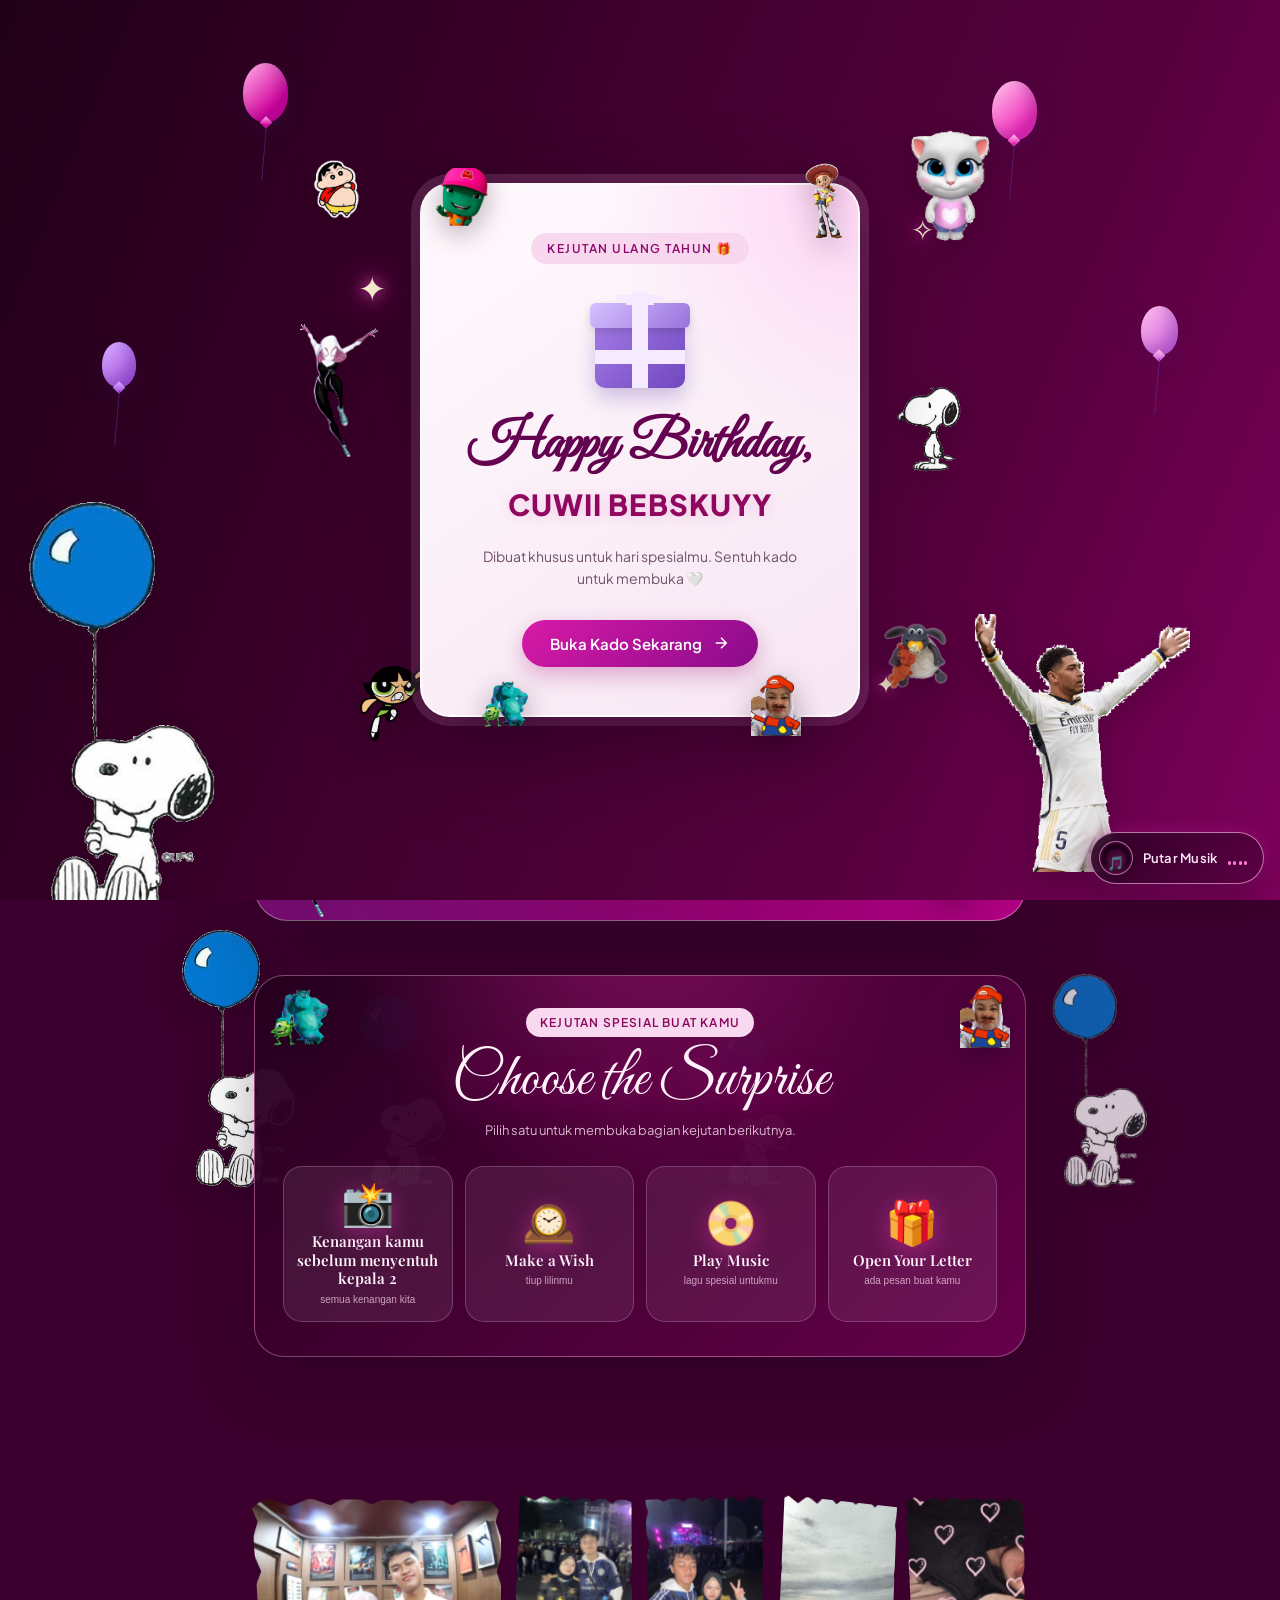
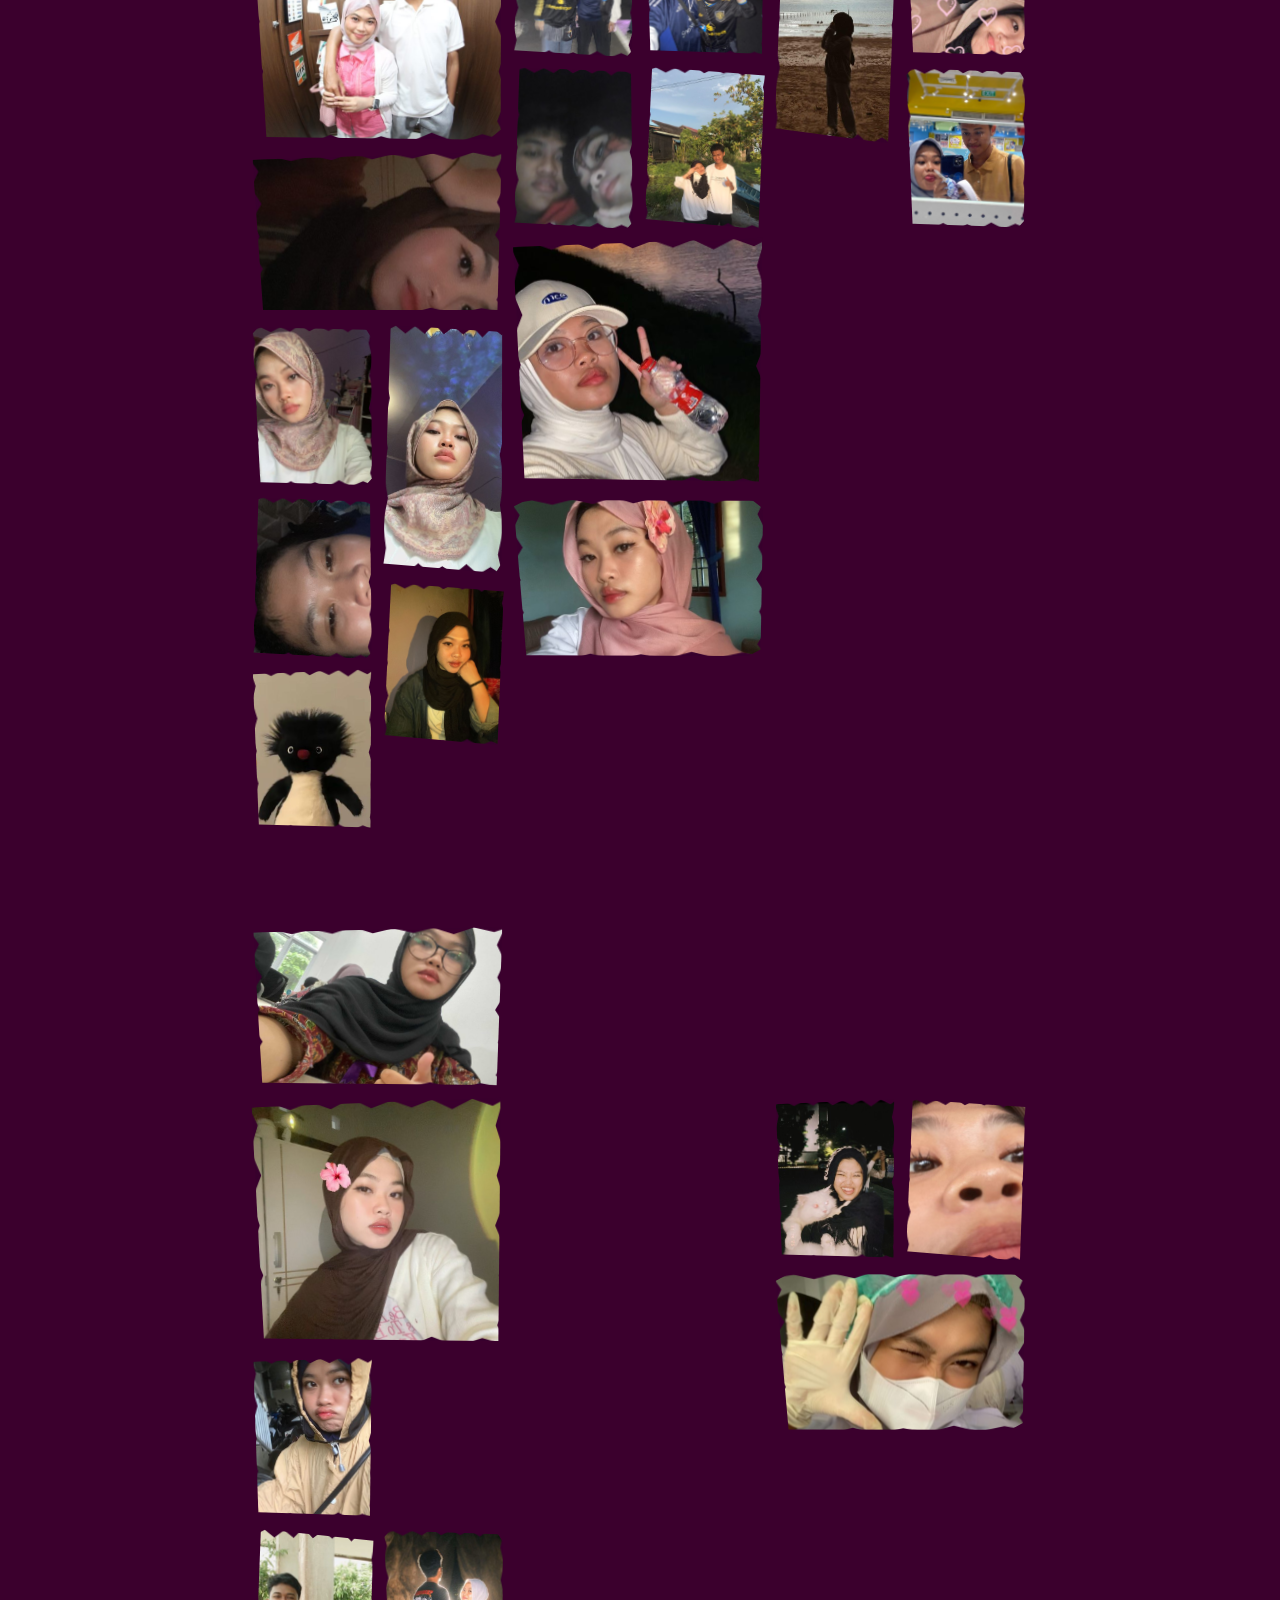
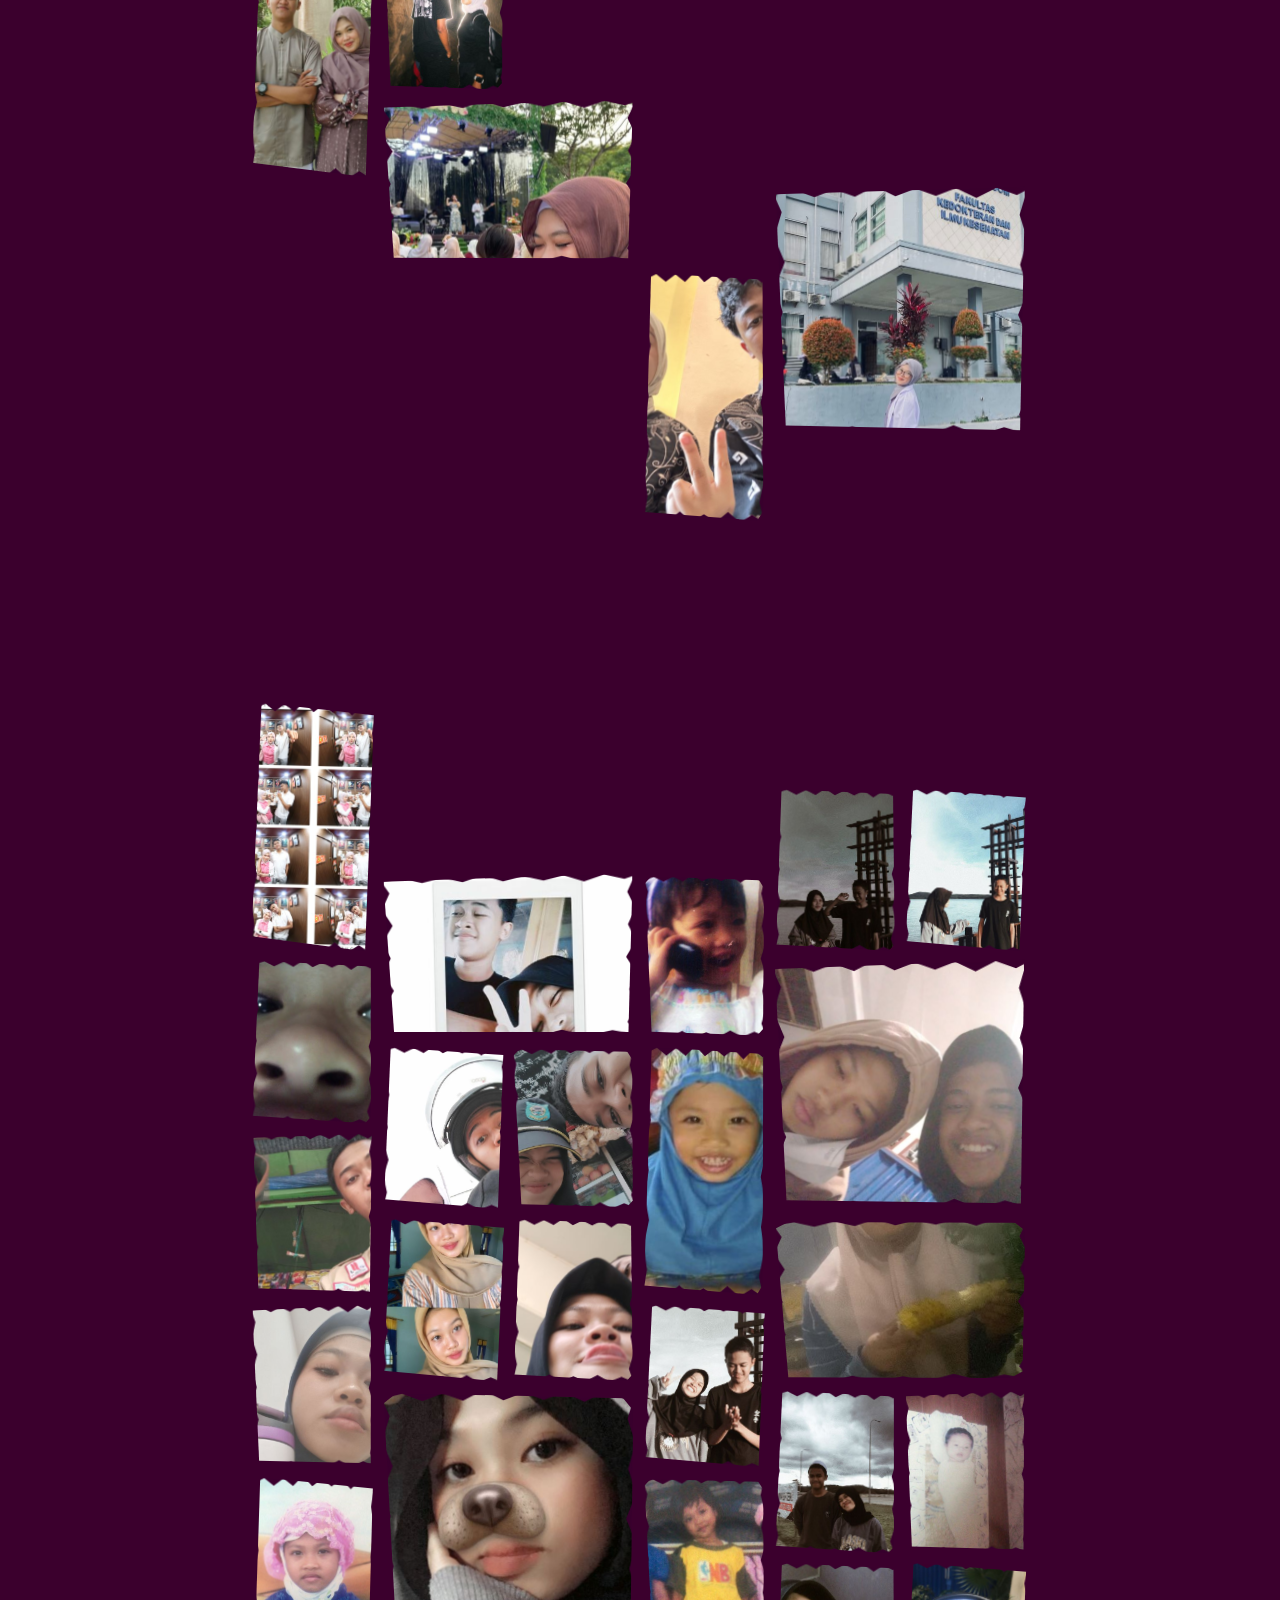
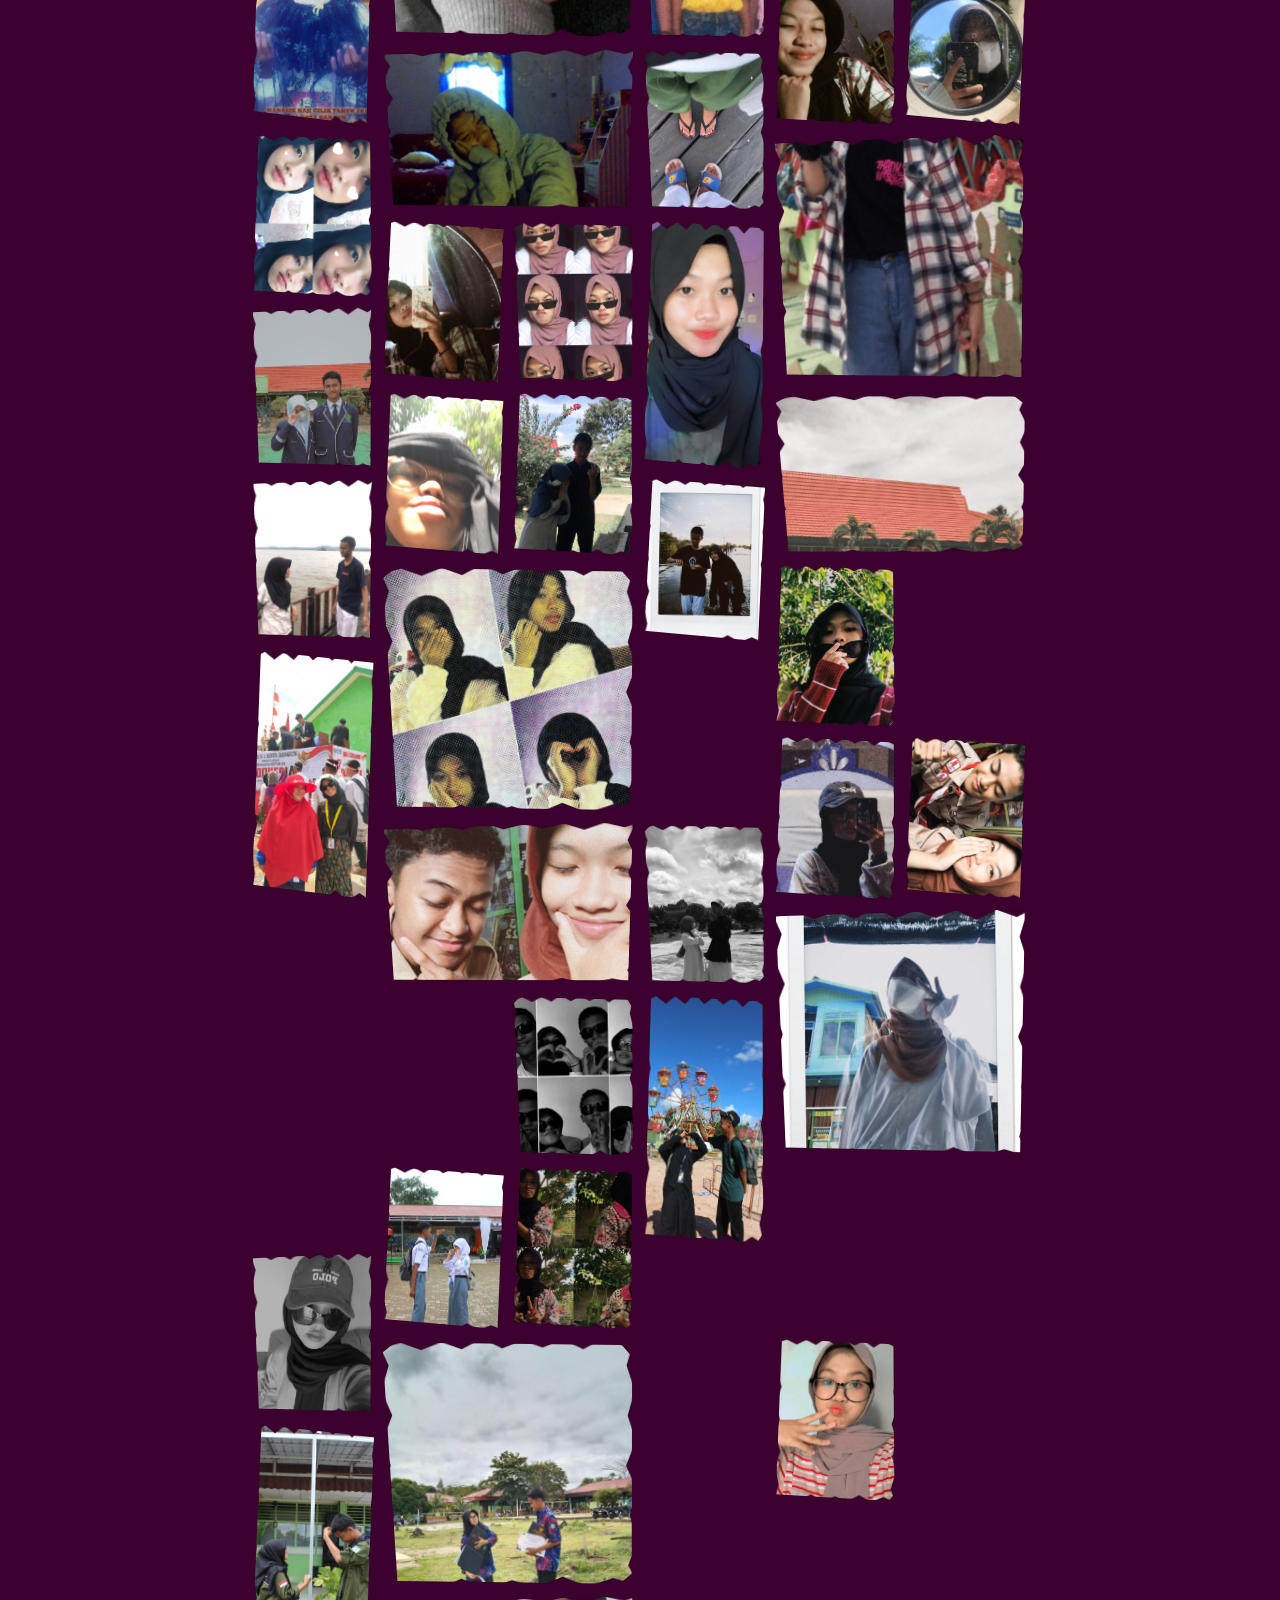
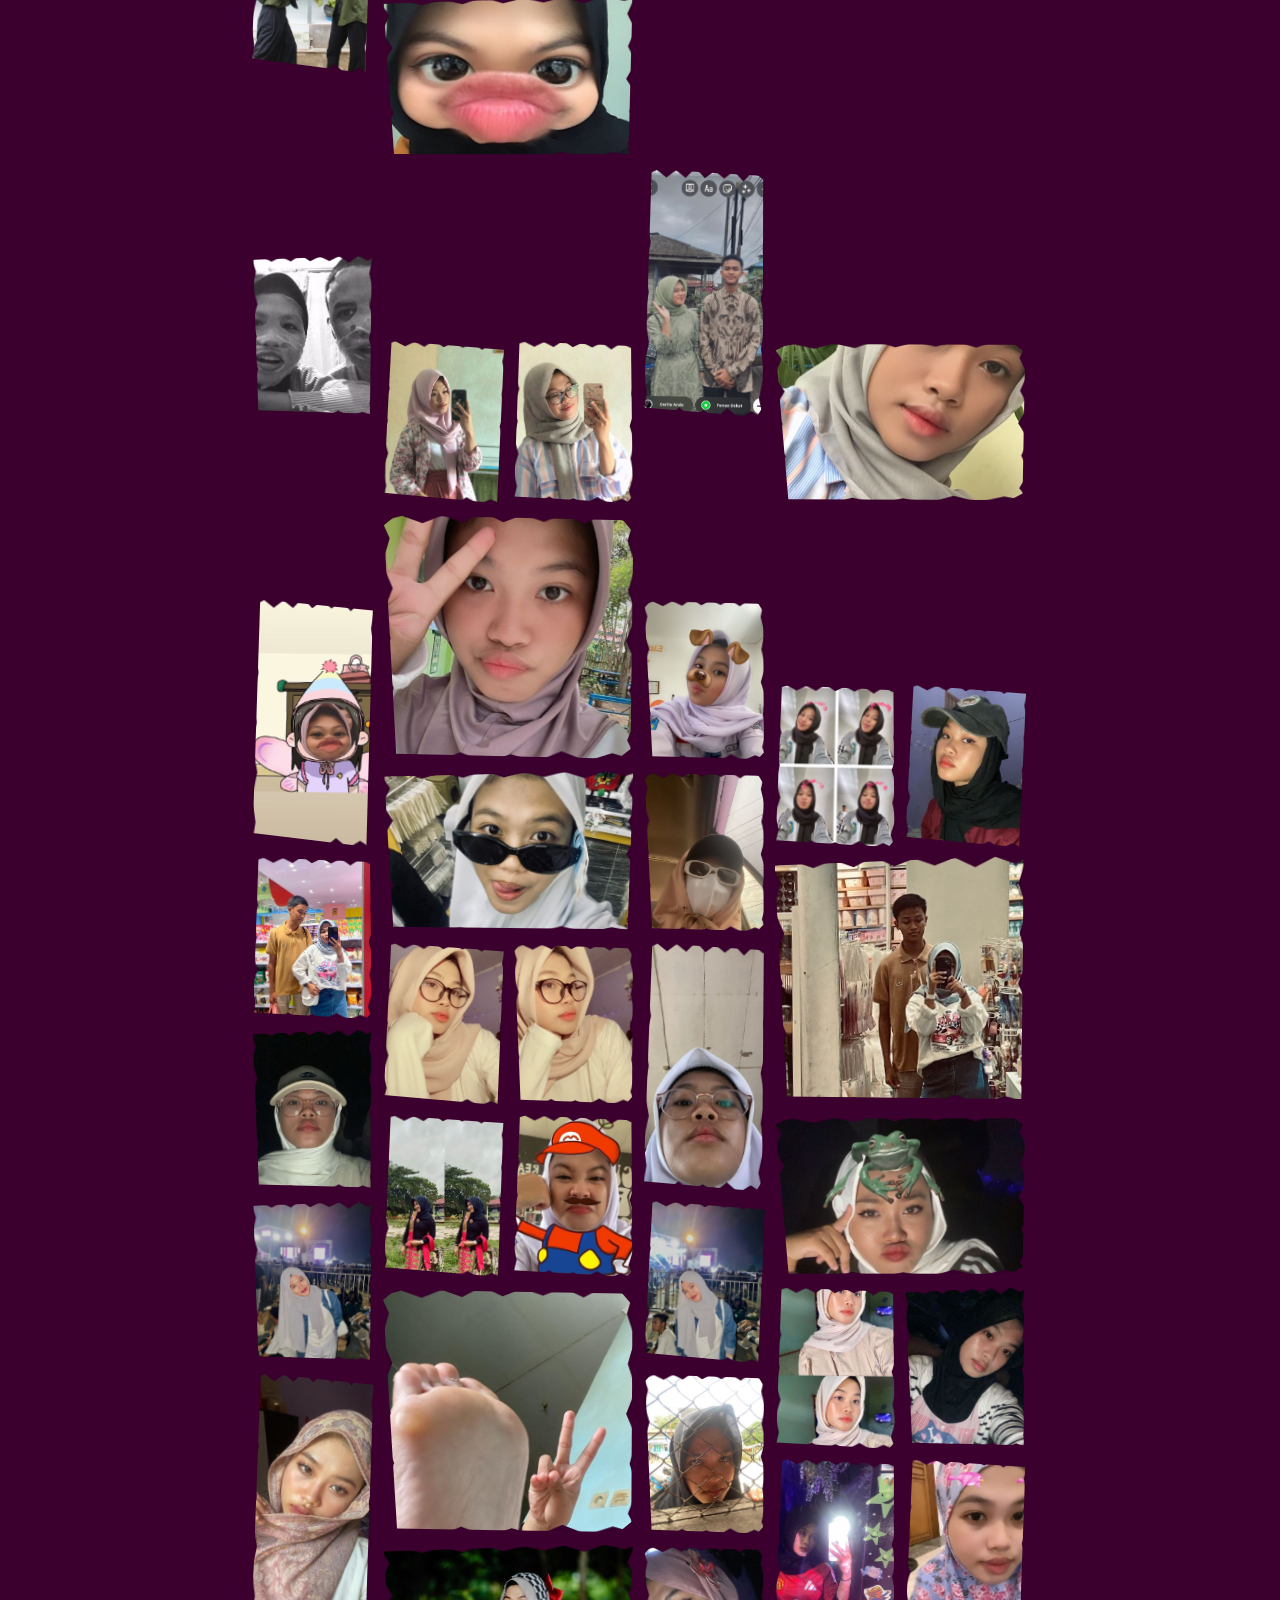
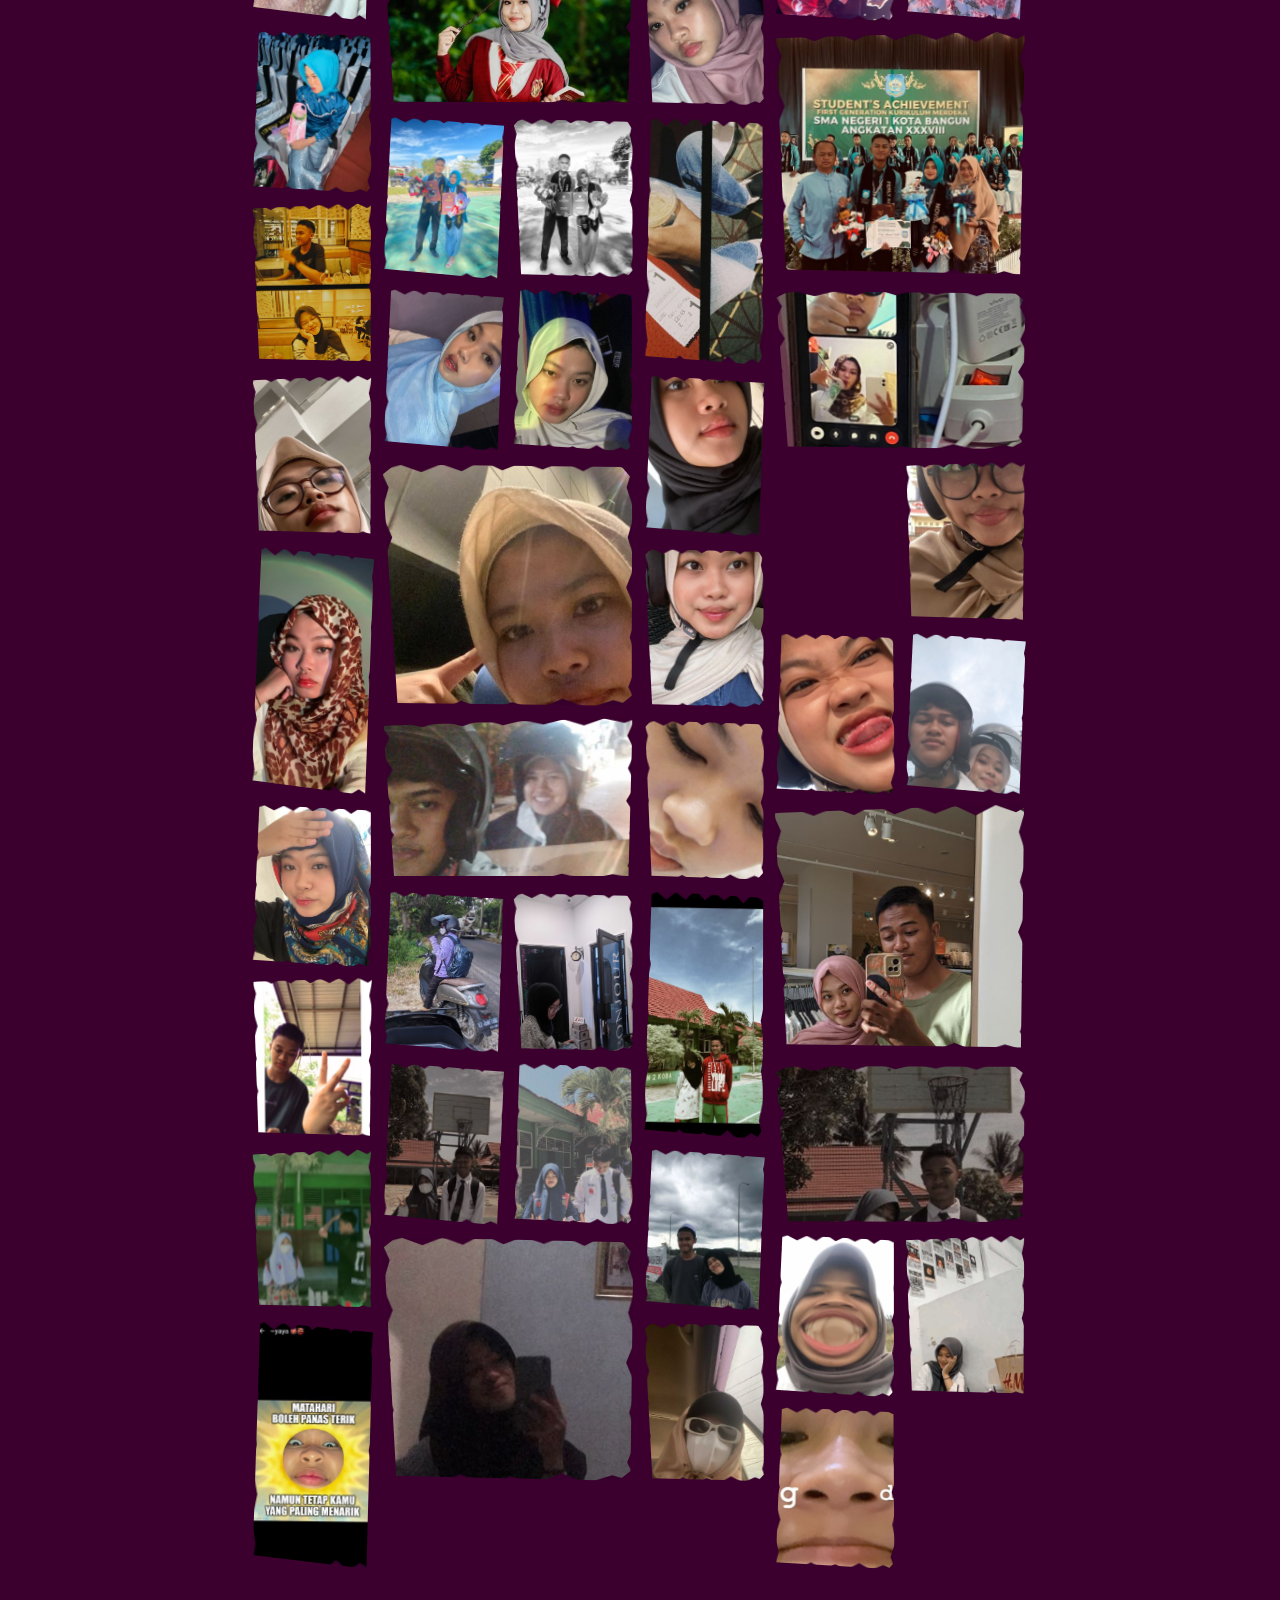
==== commit 5d8adf2c: "Use MP3 audio for mobile playback" ====
--- a/web/index.html
+++ b/web/index.html
@@ -357,7 +357,7 @@
       <p class="section-desc">Setiap foto menyimpan cerita kecil tentang perjalanan kita.</p>
       <div class="memory-soundtrack">
         <audio id="memory-soundtrack-audio" loop preload="none">
-          <source src="audio/memories-soundtrack.m4a" type="audio/mp4">
+          <source src="audio/memories-soundtrack.mp3" type="audio/mpeg">
         </audio>
         <button class="memory-music-toggle" id="memory-music-toggle" type="button" aria-label="Putar Terbuang Dalam Waktu oleh Barasuara" aria-pressed="false">
           <span class="memory-music-icon" aria-hidden="true">&#9835;</span>
@@ -1290,7 +1290,7 @@
 
   <!-- BACKGROUND AUDIO ELEMENT -->
   <audio id="bg-audio" loop preload="none">
-    <source src="audio/birthday-background.m4a" type="audio/mp4">
+    <source src="audio/birthday-background.mp3" type="audio/mpeg">
   </audio>
 
   <!-- FLOATING MUSIC CONTROLLER -->
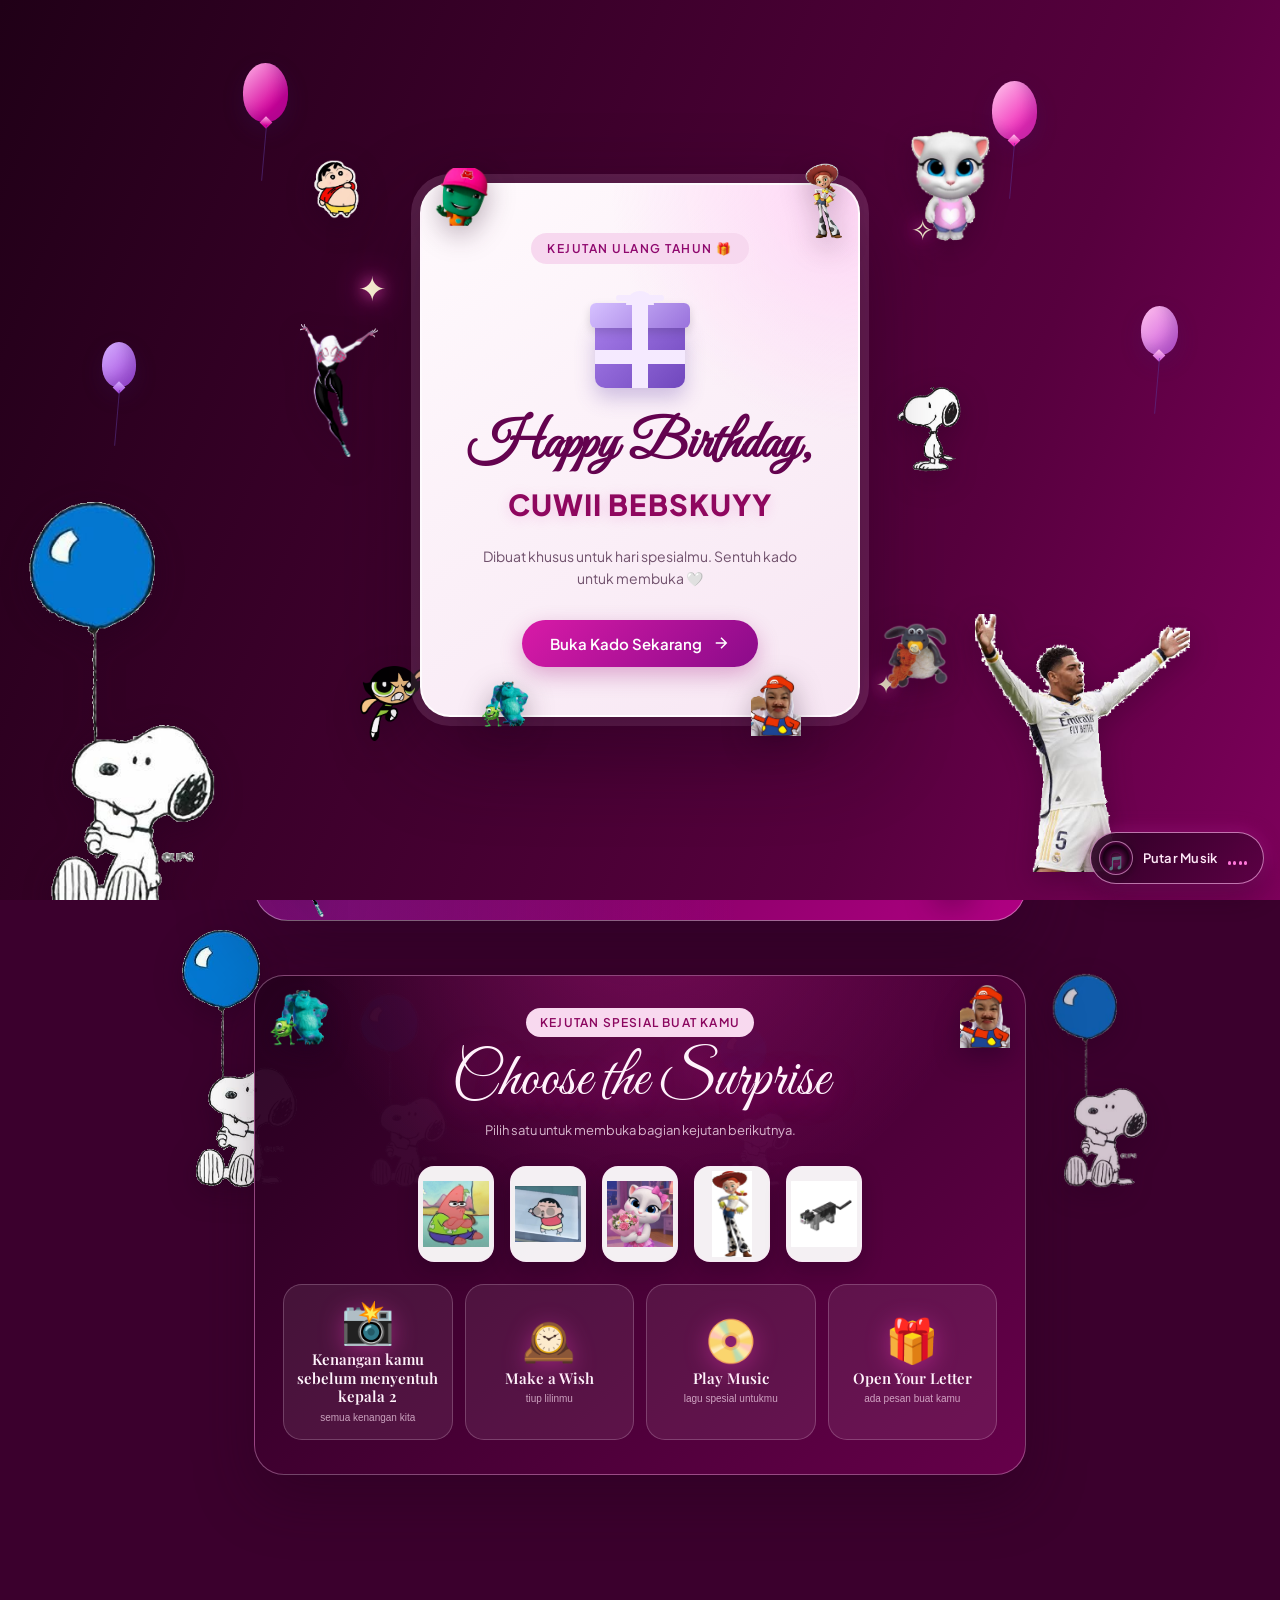
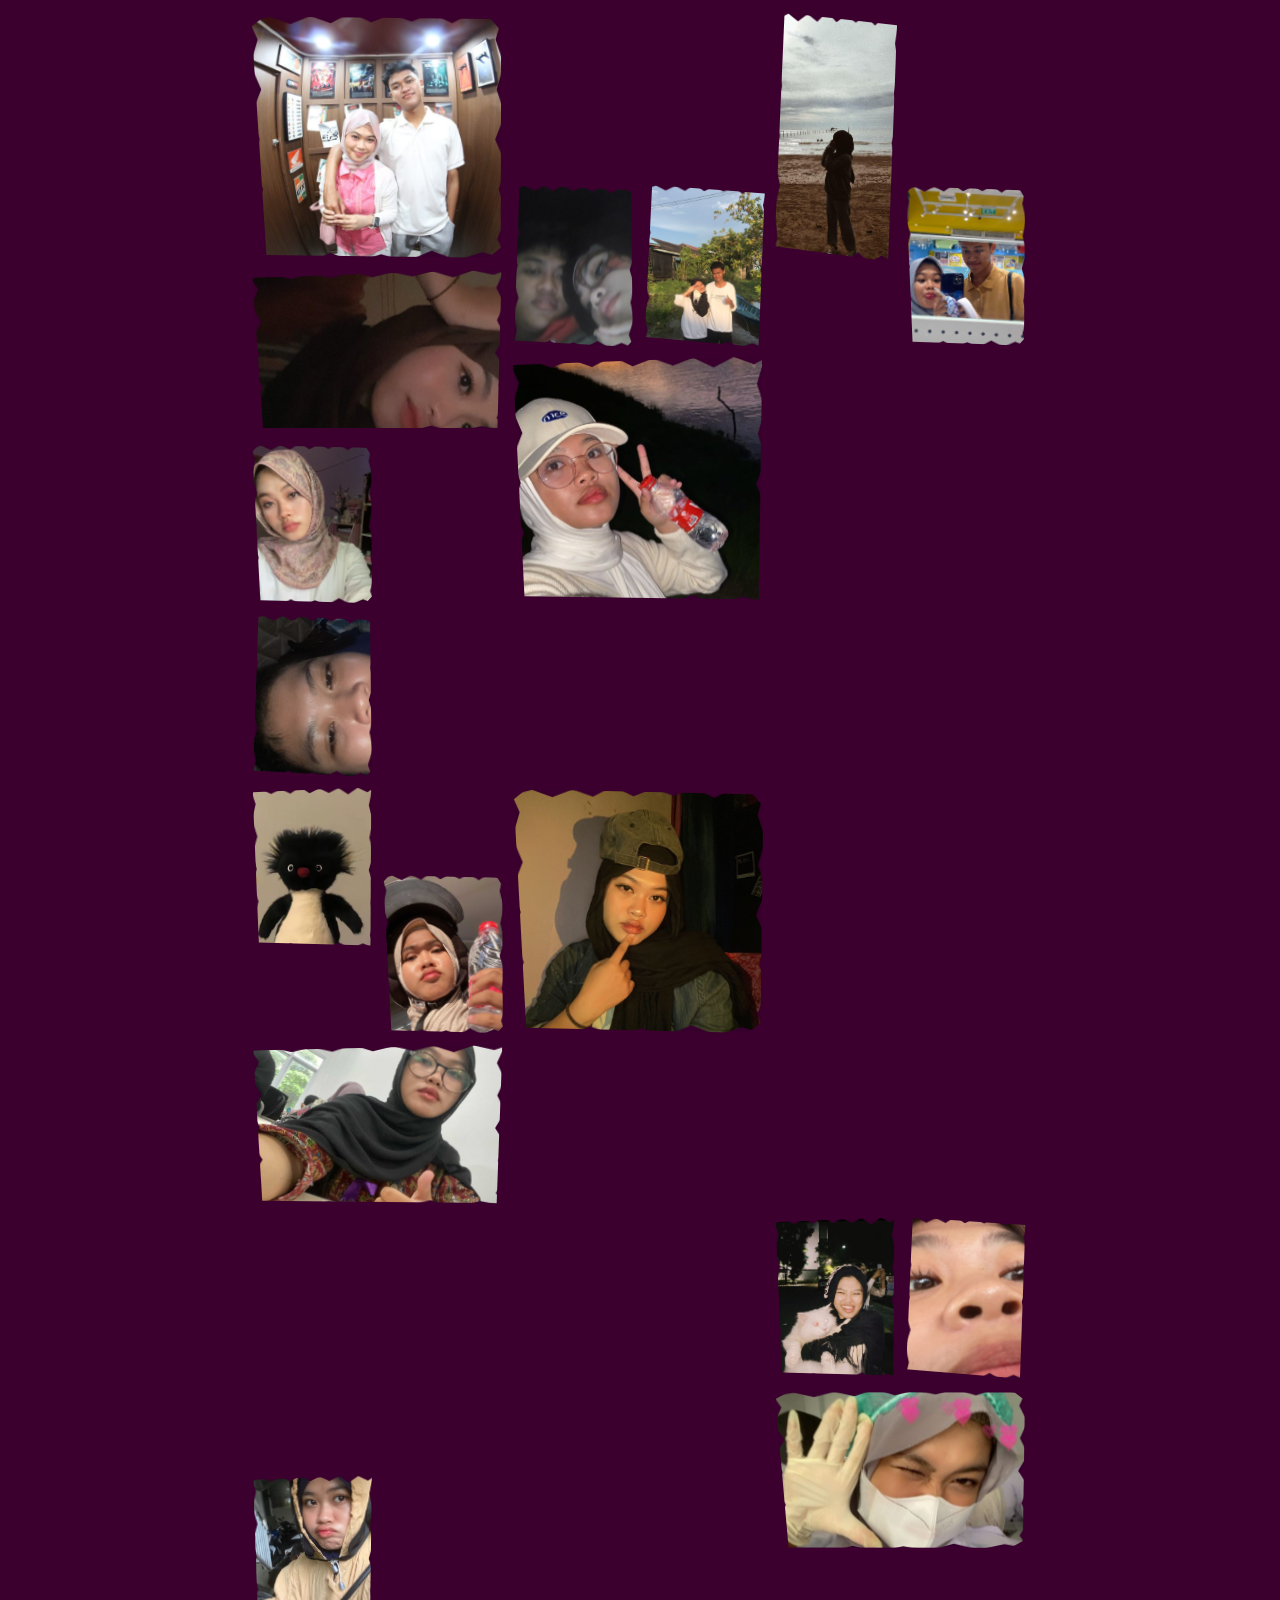
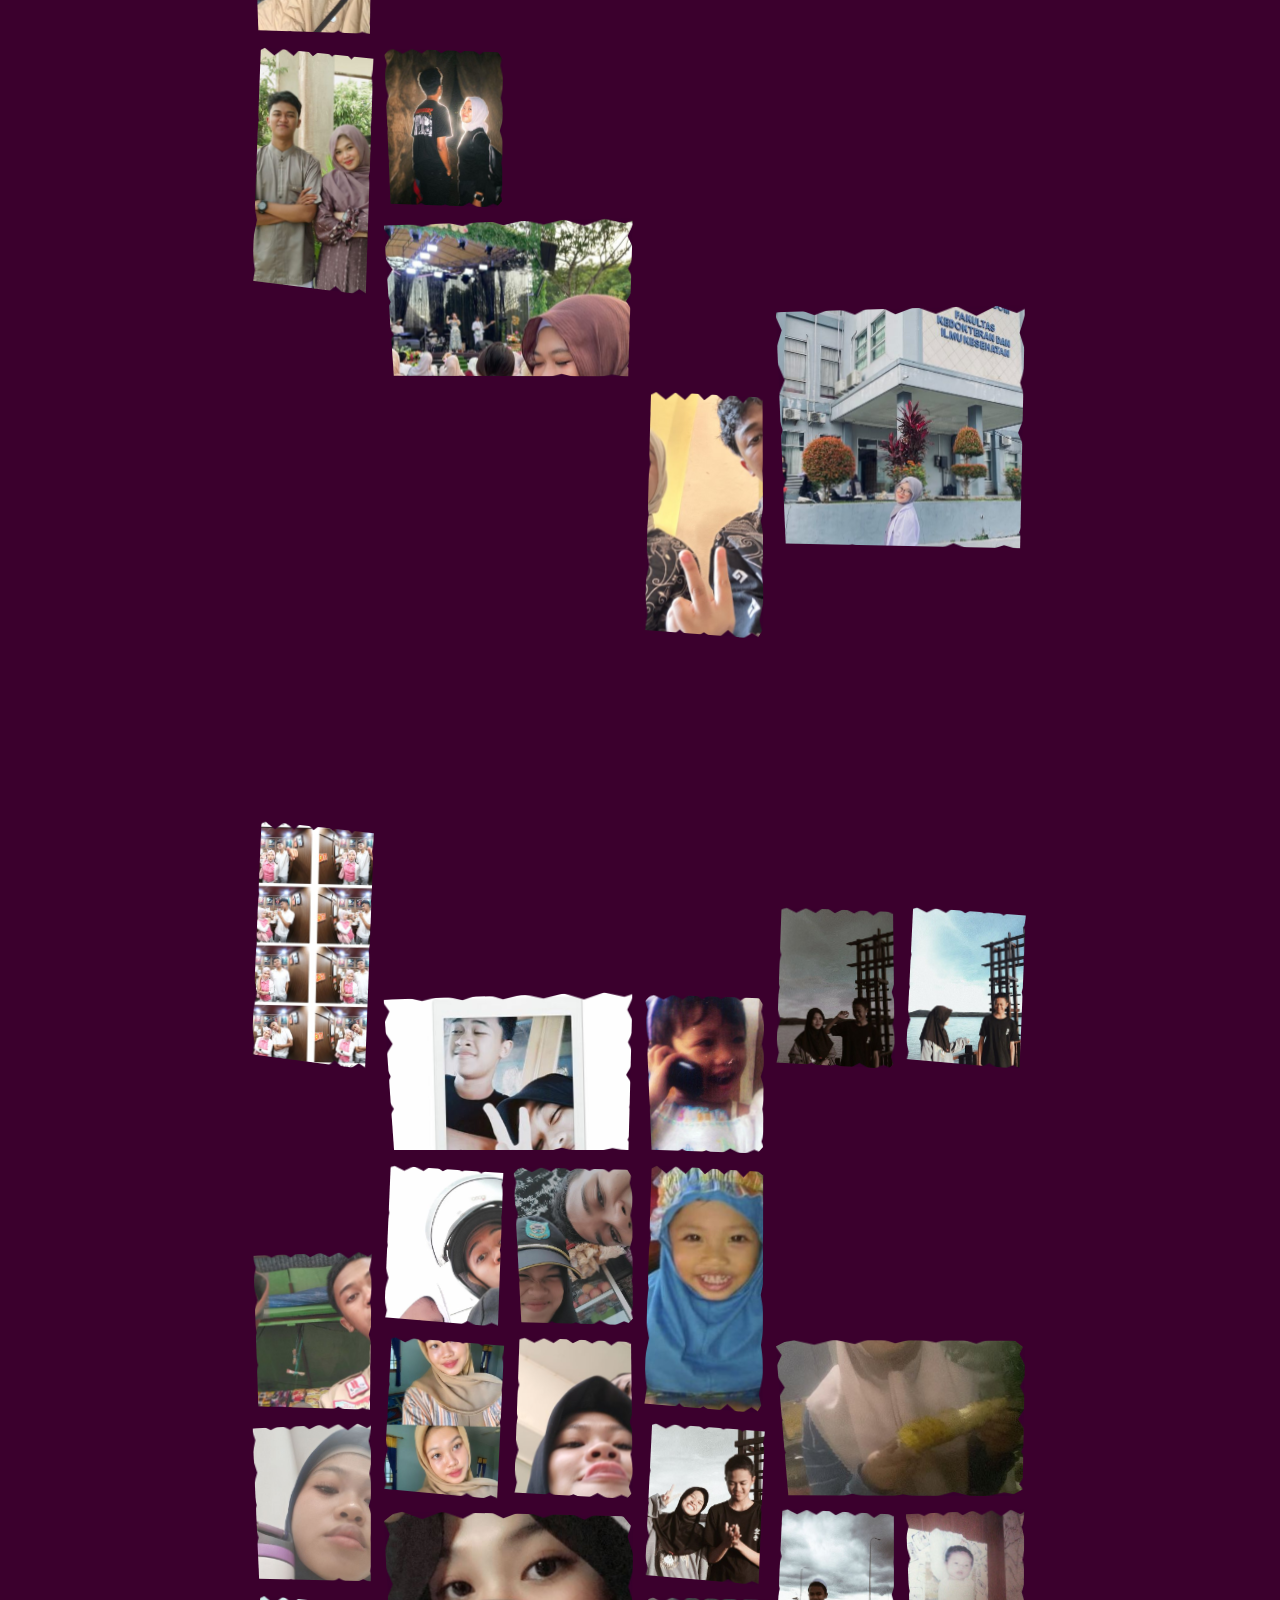
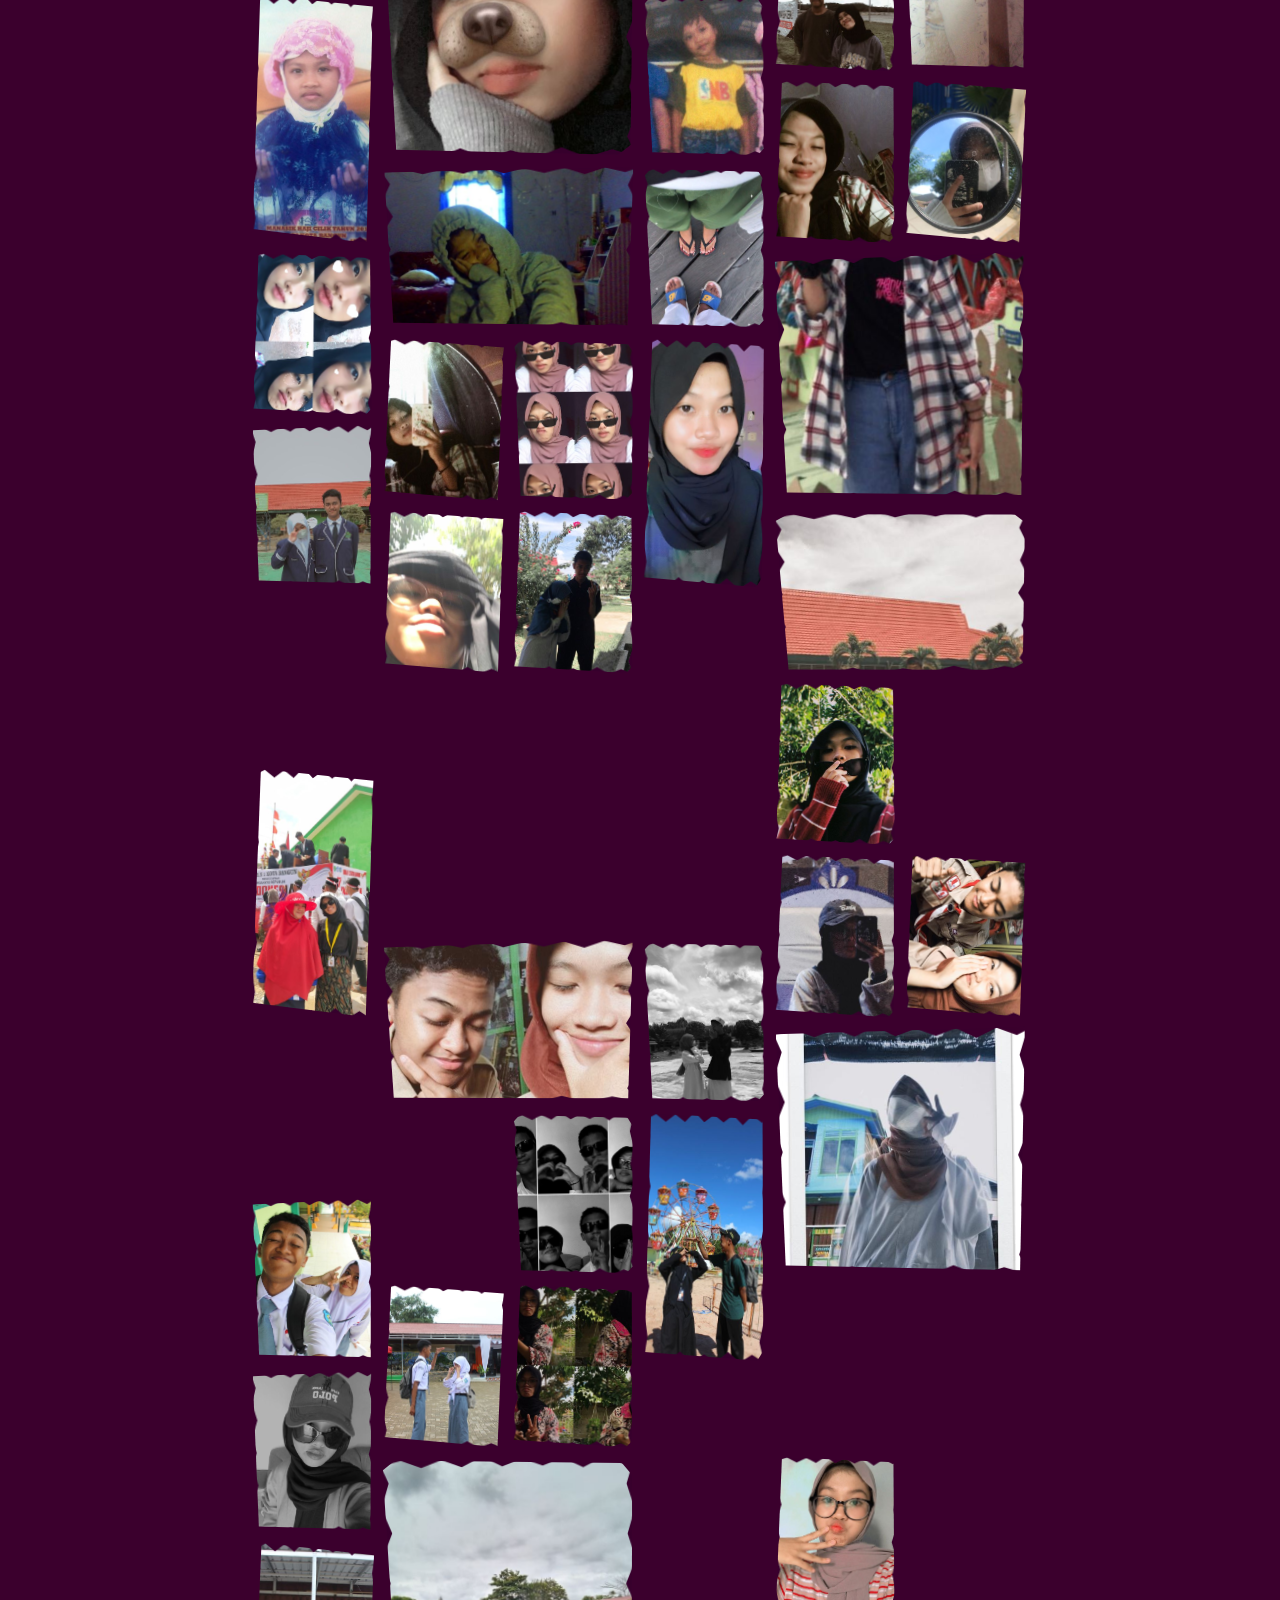
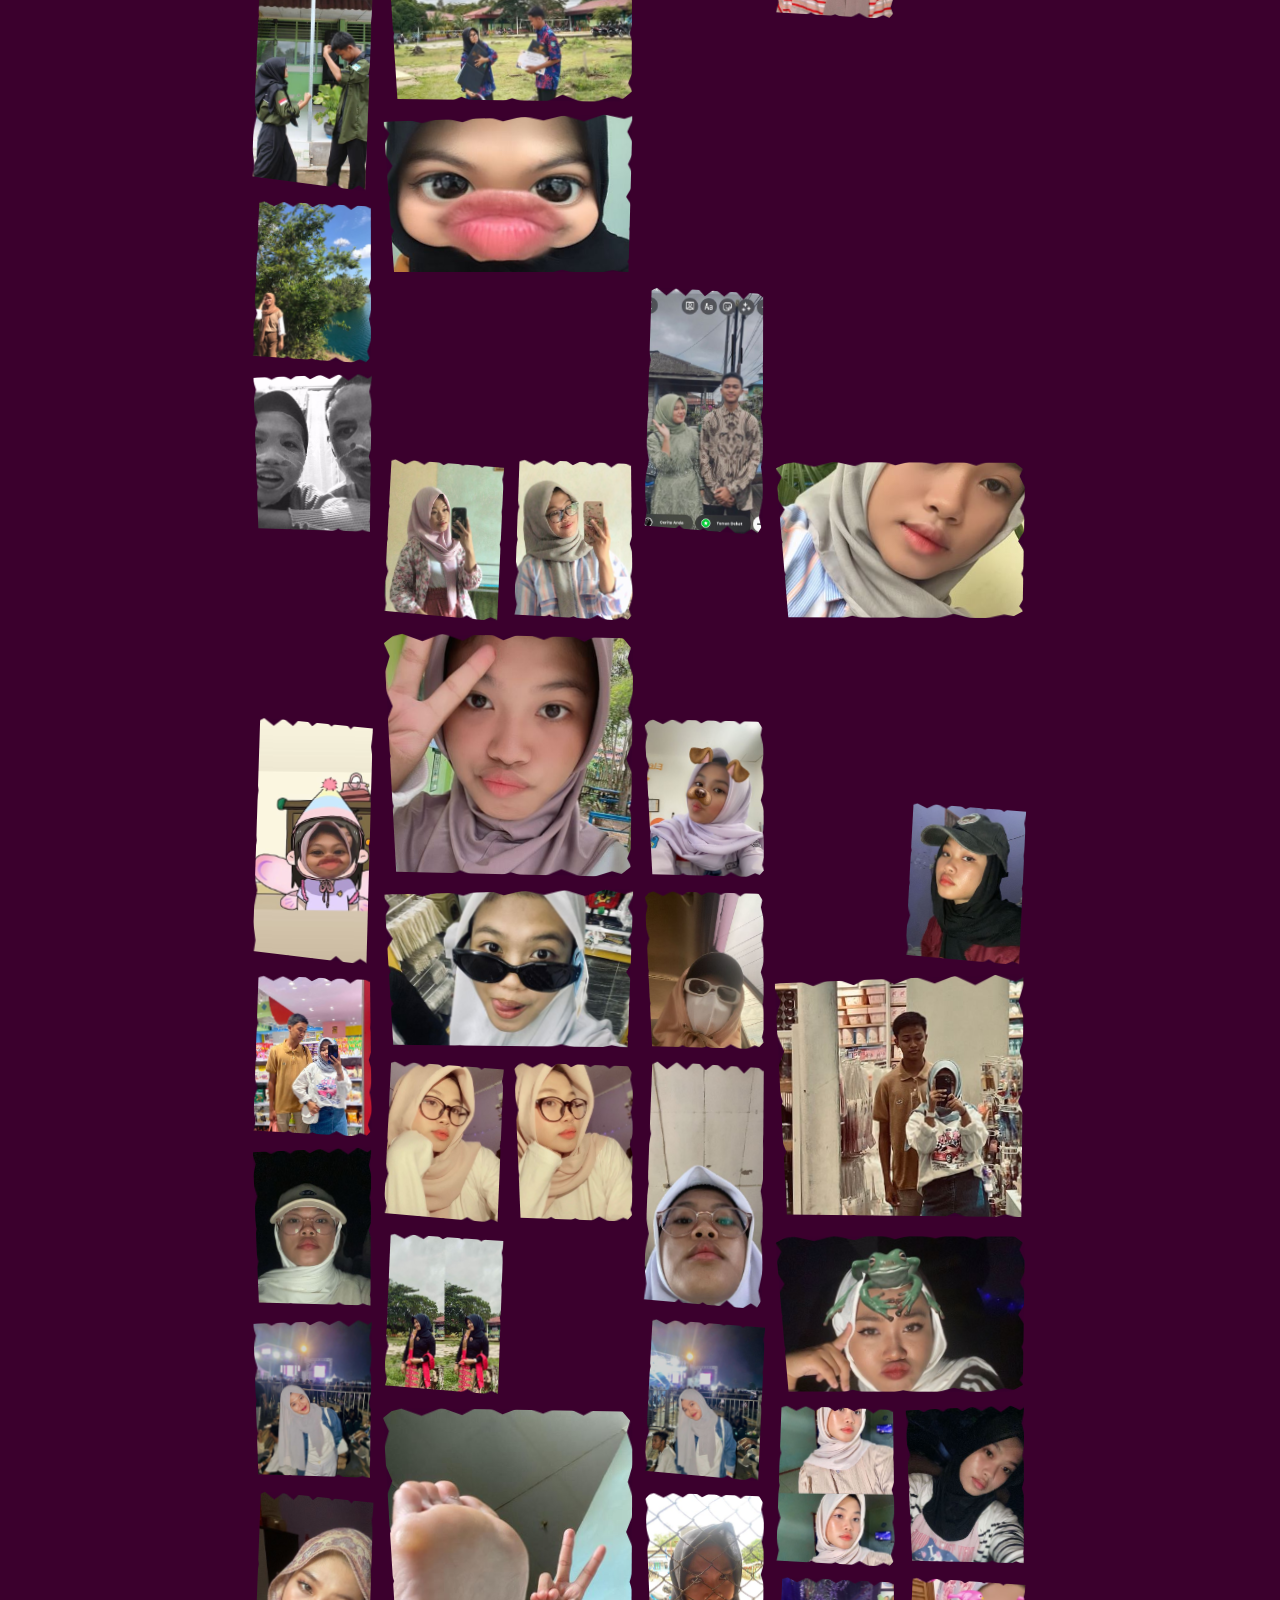
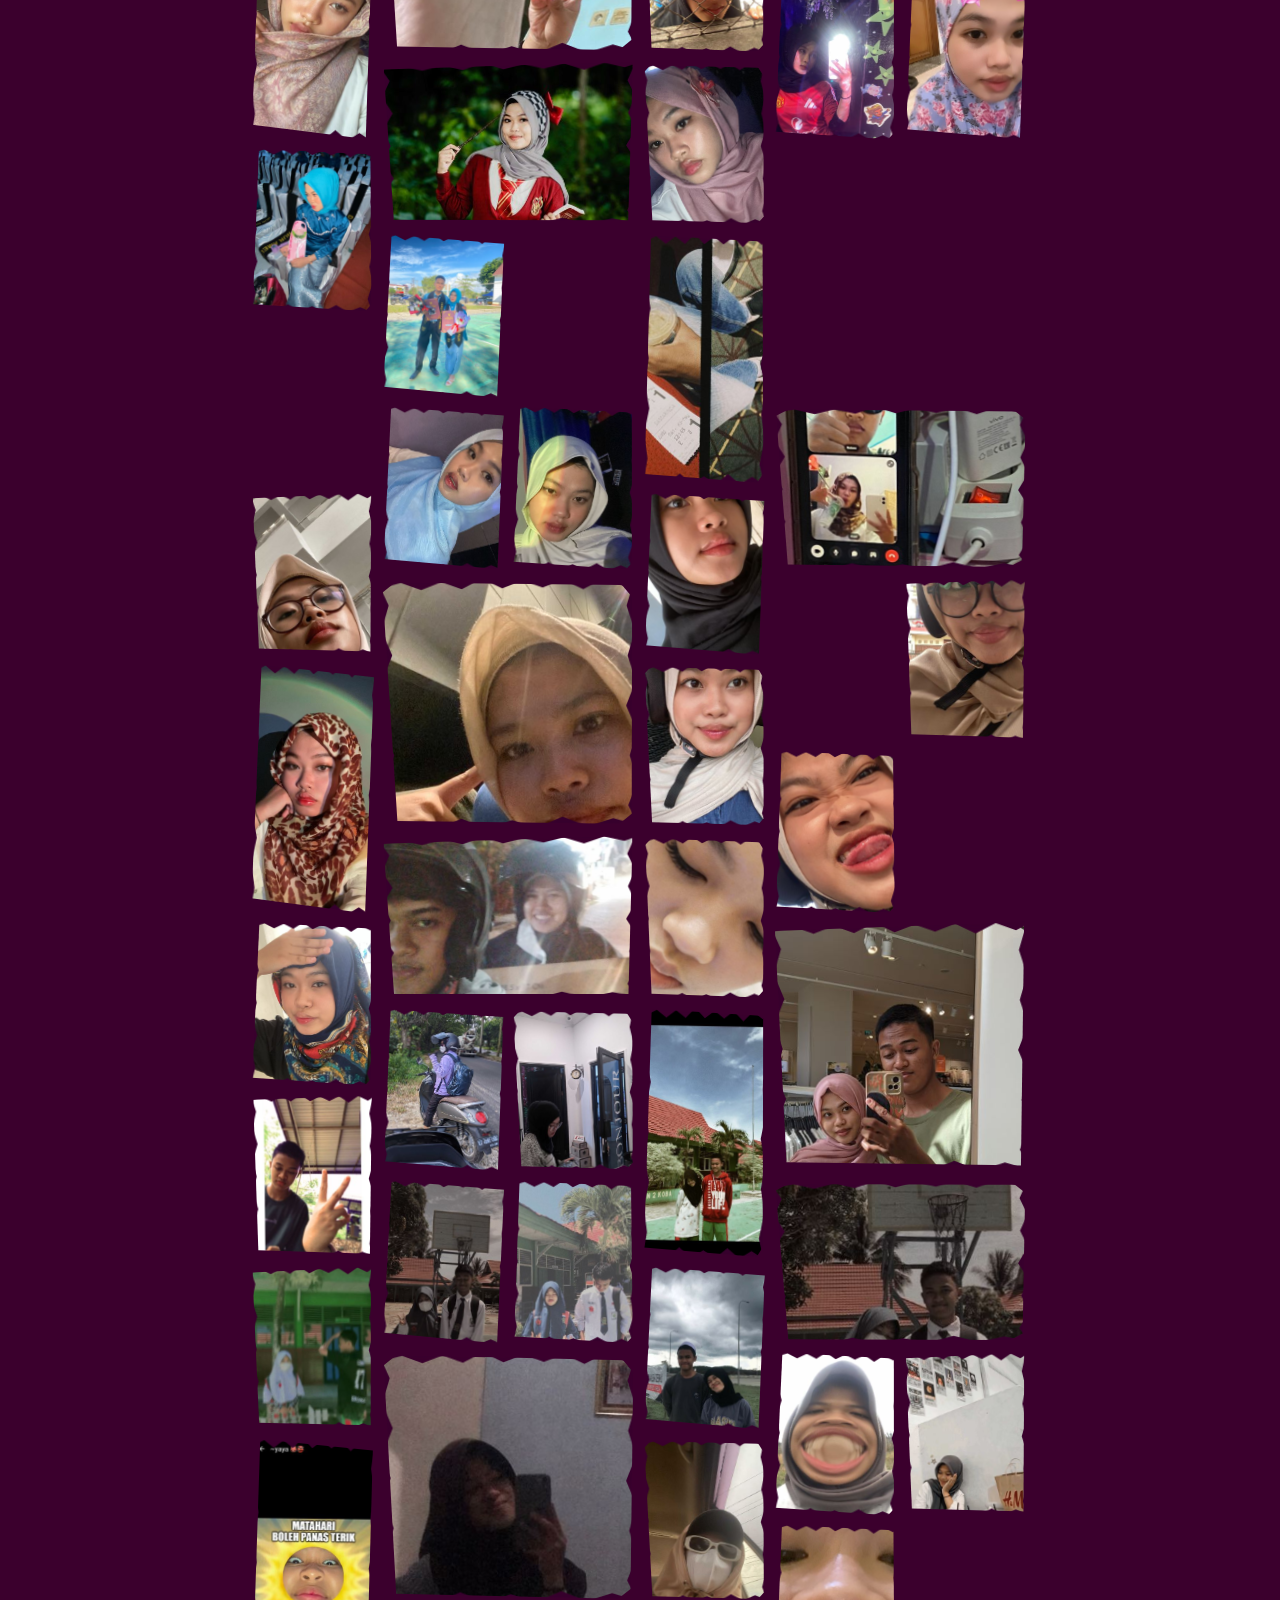
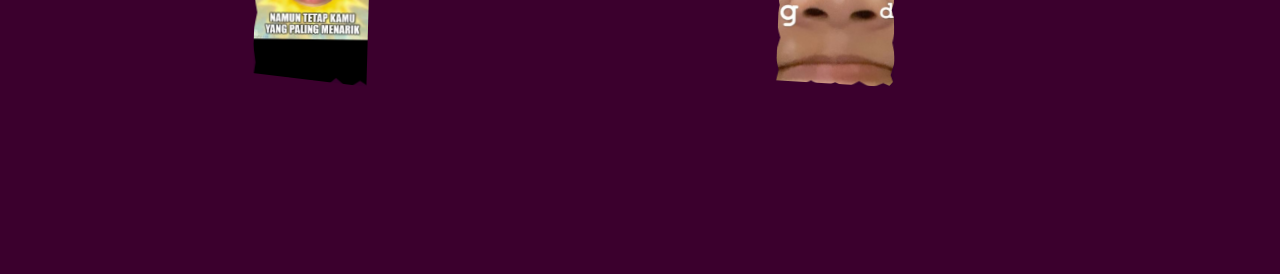
==== commit 623e4435: "Add new birthday decorations" ====
--- a/web/index.html
+++ b/web/index.html
@@ -12,7 +12,7 @@
   <link rel="preconnect" href="https://fonts.gstatic.com" crossorigin>
   <link href="https://fonts.googleapis.com/css2?family=Caveat:wght@600;700&family=Great+Vibes&family=Plus+Jakarta+Sans:wght@300;400;500;600;700&family=Playfair+Display:ital,wght@0,600;0,700;1,400&display=swap" rel="stylesheet">
   
-  <link rel="stylesheet" href="style.css?v=15">
+  <link rel="stylesheet" href="style.css?v=16">
 </head>
 <body>
   <!-- Canvas Confetti & Sparkles -->
@@ -149,6 +149,13 @@
       <div class="section-badge">kejutan spesial buat kamu</div>
       <h2 class="surprise-menu-title">Choose the Surprise</h2>
       <p class="surprise-menu-desc">Pilih satu untuk membuka bagian kejutan berikutnya.</p>
+      <div class="surprise-menu-decorations" aria-hidden="true">
+        <img src="img%20hiasan/patrick.png" alt="">
+        <img src="img%20hiasan/shinchan-pose.png" alt="">
+        <img src="img%20hiasan/angela-flowers.png" alt="">
+        <img src="img%20hiasan/jessie-wave.png" alt="">
+        <img src="img%20hiasan/minecraft-cat.png" alt="">
+      </div>
       <div class="surprise-menu-grid">
         <button class="surprise-option" type="button" data-go-page="journey">
           <span class="surprise-icon" aria-hidden="true">📸</span>
--- a/web/style.css
+++ b/web/style.css
@@ -4489,6 +4489,54 @@
   }
 }
 
+/* Show the five new PNG decorations as a compact, responsive row above the surprise choices. */
+.surprise-menu-decorations {
+  display: flex;
+  align-items: center;
+  justify-content: center;
+  flex-wrap: wrap;
+  gap: clamp(8px, 1.5vw, 16px);
+  margin: 0 auto 22px;
+  pointer-events: none;
+}
+
+.surprise-menu-decorations img {
+  display: block;
+  width: clamp(50px, 7vw, 76px);
+  height: clamp(62px, 9vw, 96px);
+  padding: 4px;
+  border: 1px solid rgba(255, 230, 250, 0.5);
+  border-radius: 16px;
+  background: rgba(255, 255, 255, 0.94);
+  box-shadow: 0 8px 20px rgba(20, 0, 24, 0.25);
+  object-fit: contain;
+  animation: extraDecorationBob 4.2s ease-in-out infinite;
+}
+
+.surprise-menu-decorations img:nth-child(2) { animation-delay: -0.7s; }
+.surprise-menu-decorations img:nth-child(3) { animation-delay: -1.4s; }
+.surprise-menu-decorations img:nth-child(4) { animation-delay: -2.1s; }
+.surprise-menu-decorations img:nth-child(5) { animation-delay: -2.8s; }
+
+@keyframes extraDecorationBob {
+  0%, 100% { transform: translateY(0) rotate(-2deg); }
+  50% { transform: translateY(-5px) rotate(2deg); }
+}
+
+@media (max-width: 600px) {
+  .surprise-menu-decorations {
+    gap: 7px;
+    margin-bottom: 18px;
+  }
+
+  .surprise-menu-decorations img {
+    width: clamp(40px, 13vw, 52px);
+    height: clamp(50px, 16vw, 64px);
+    padding: 3px;
+    border-radius: 12px;
+  }
+}
+
 /* Keep the landing gate and music controls usable in mobile browser viewports. */
 .cover-overlay {
   height: 100vh;
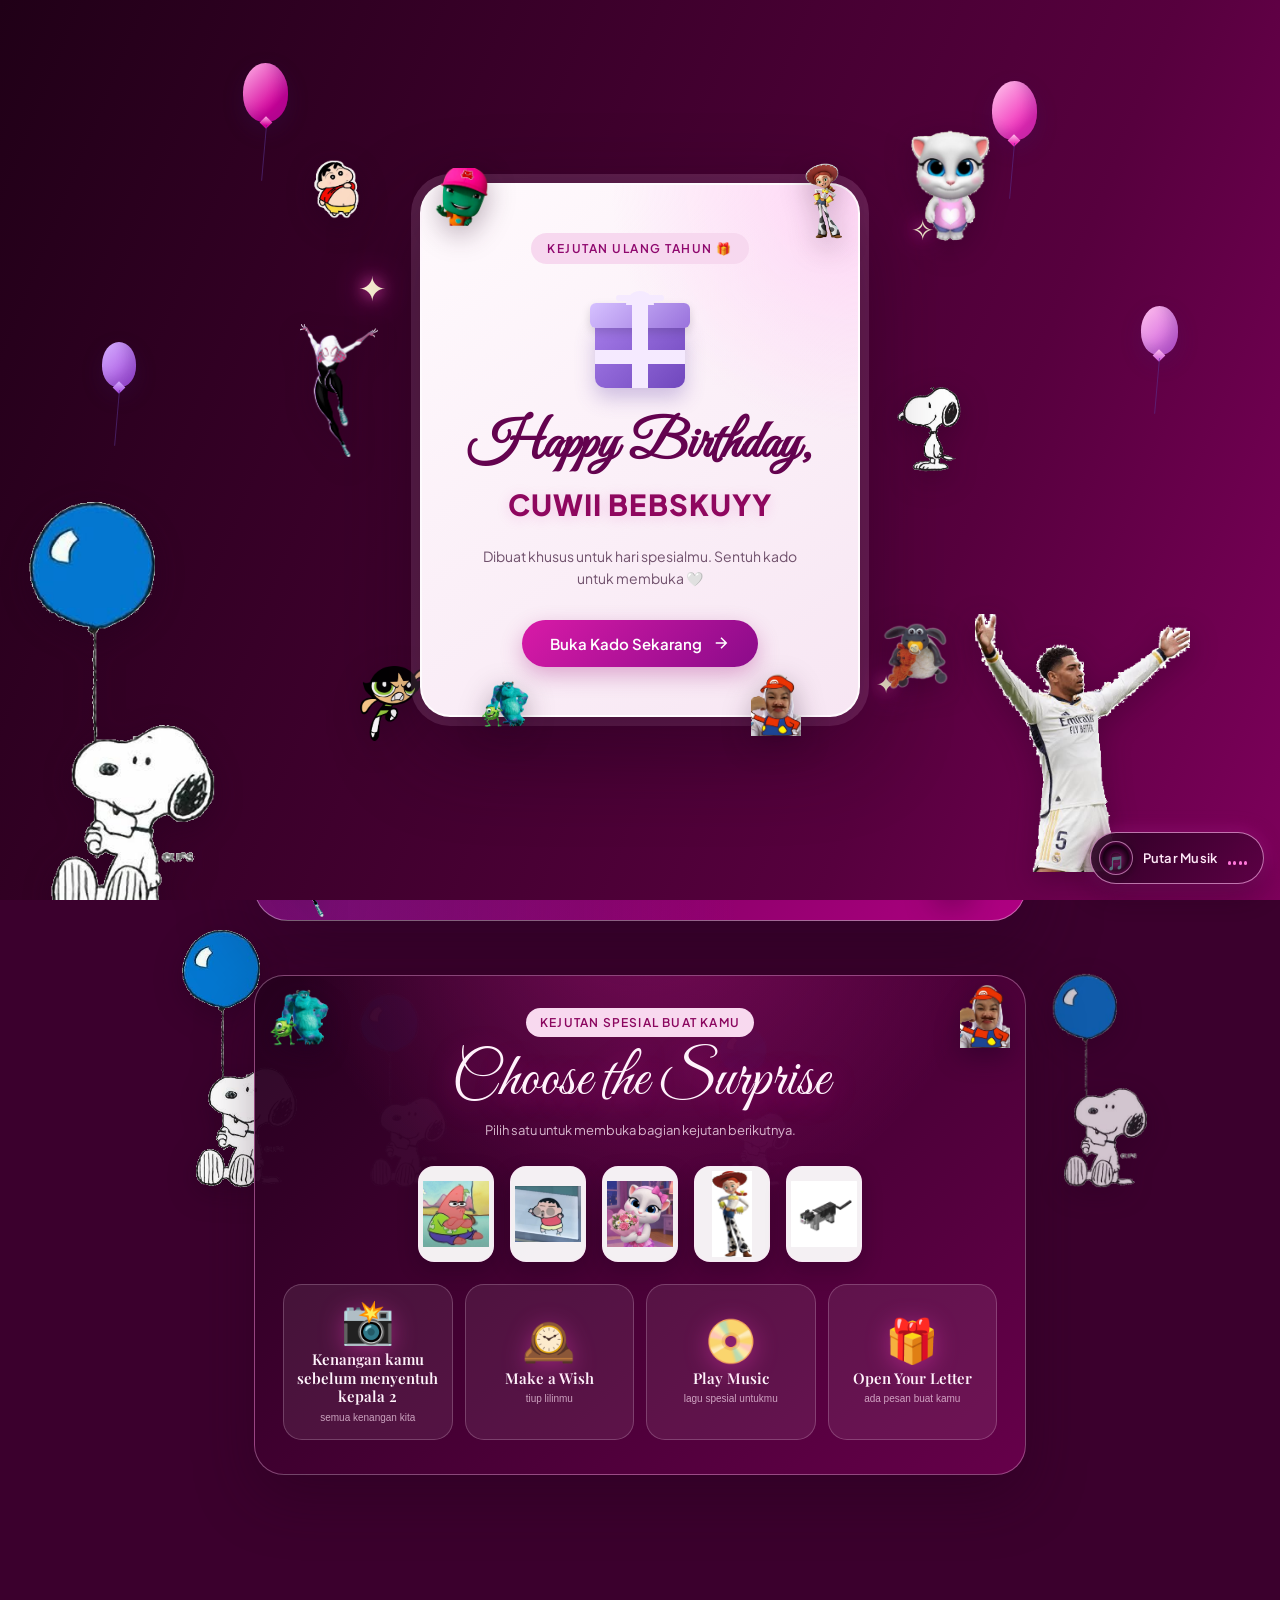
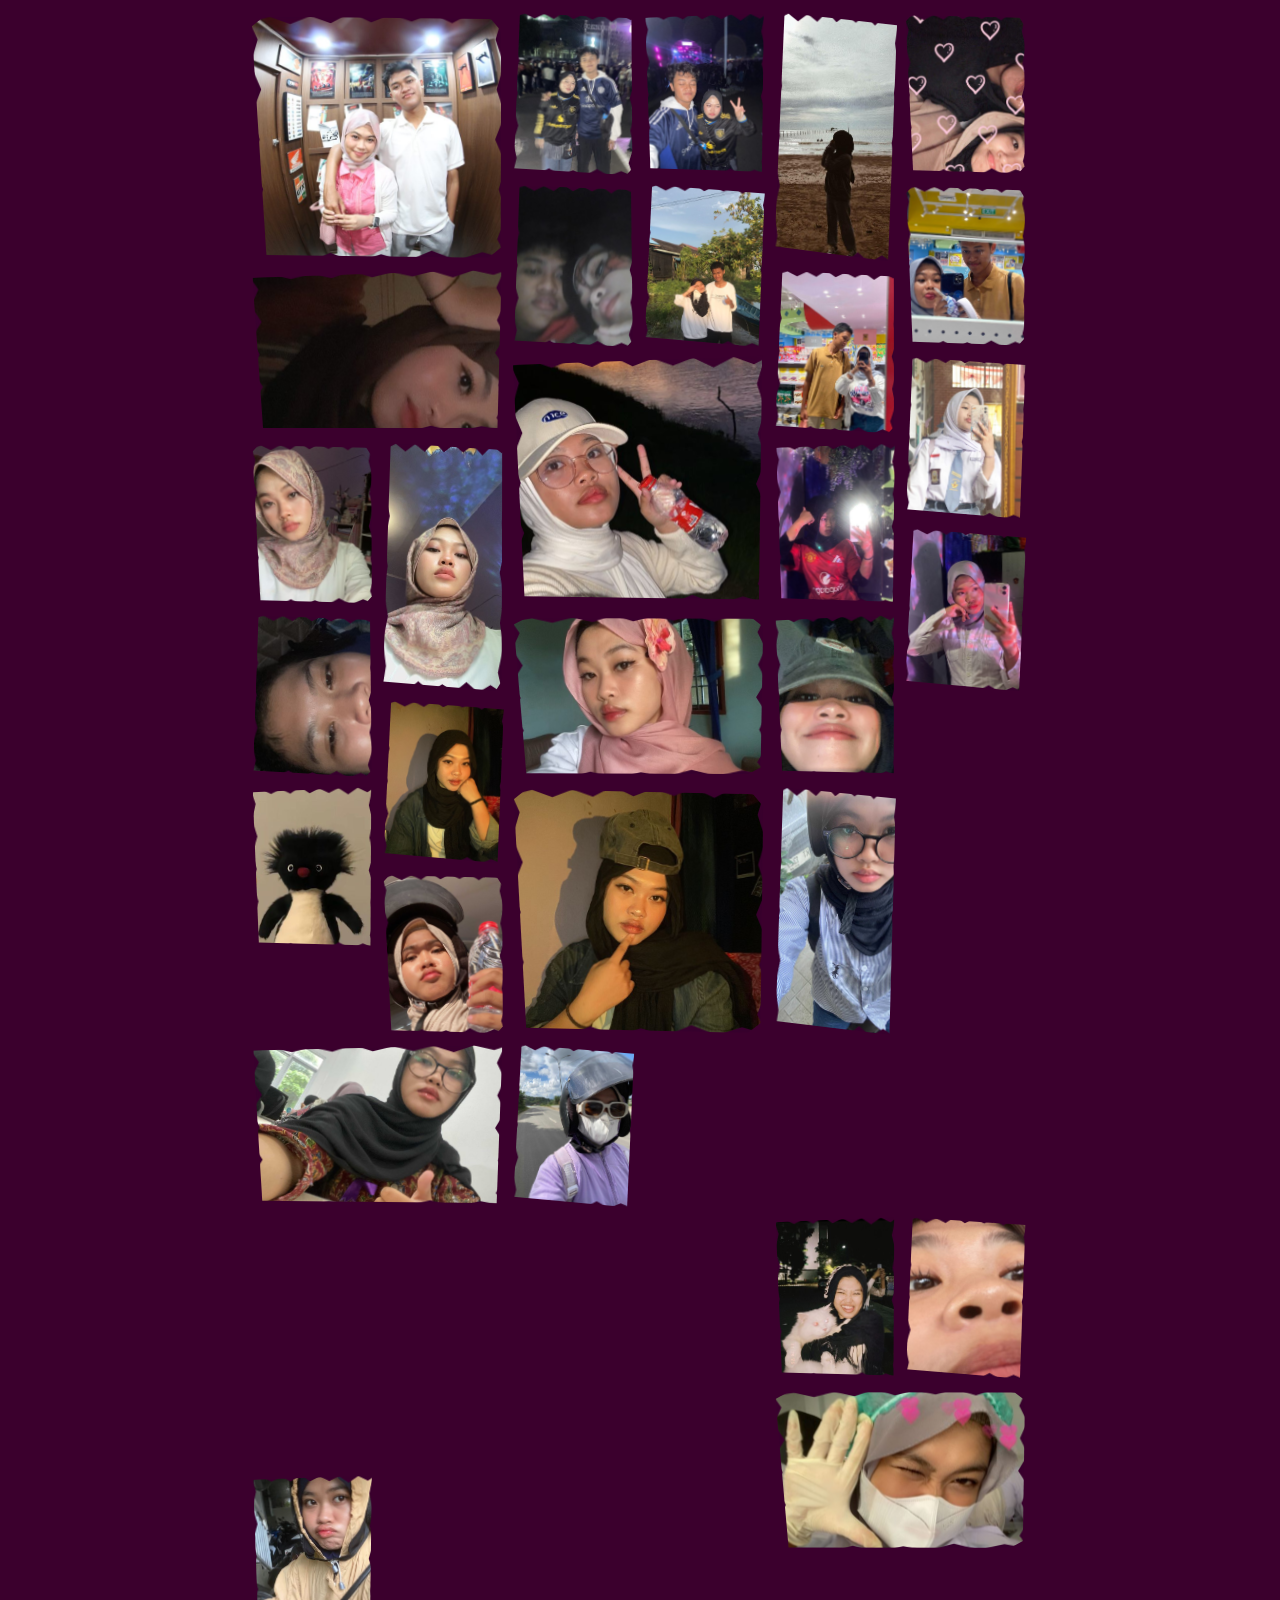
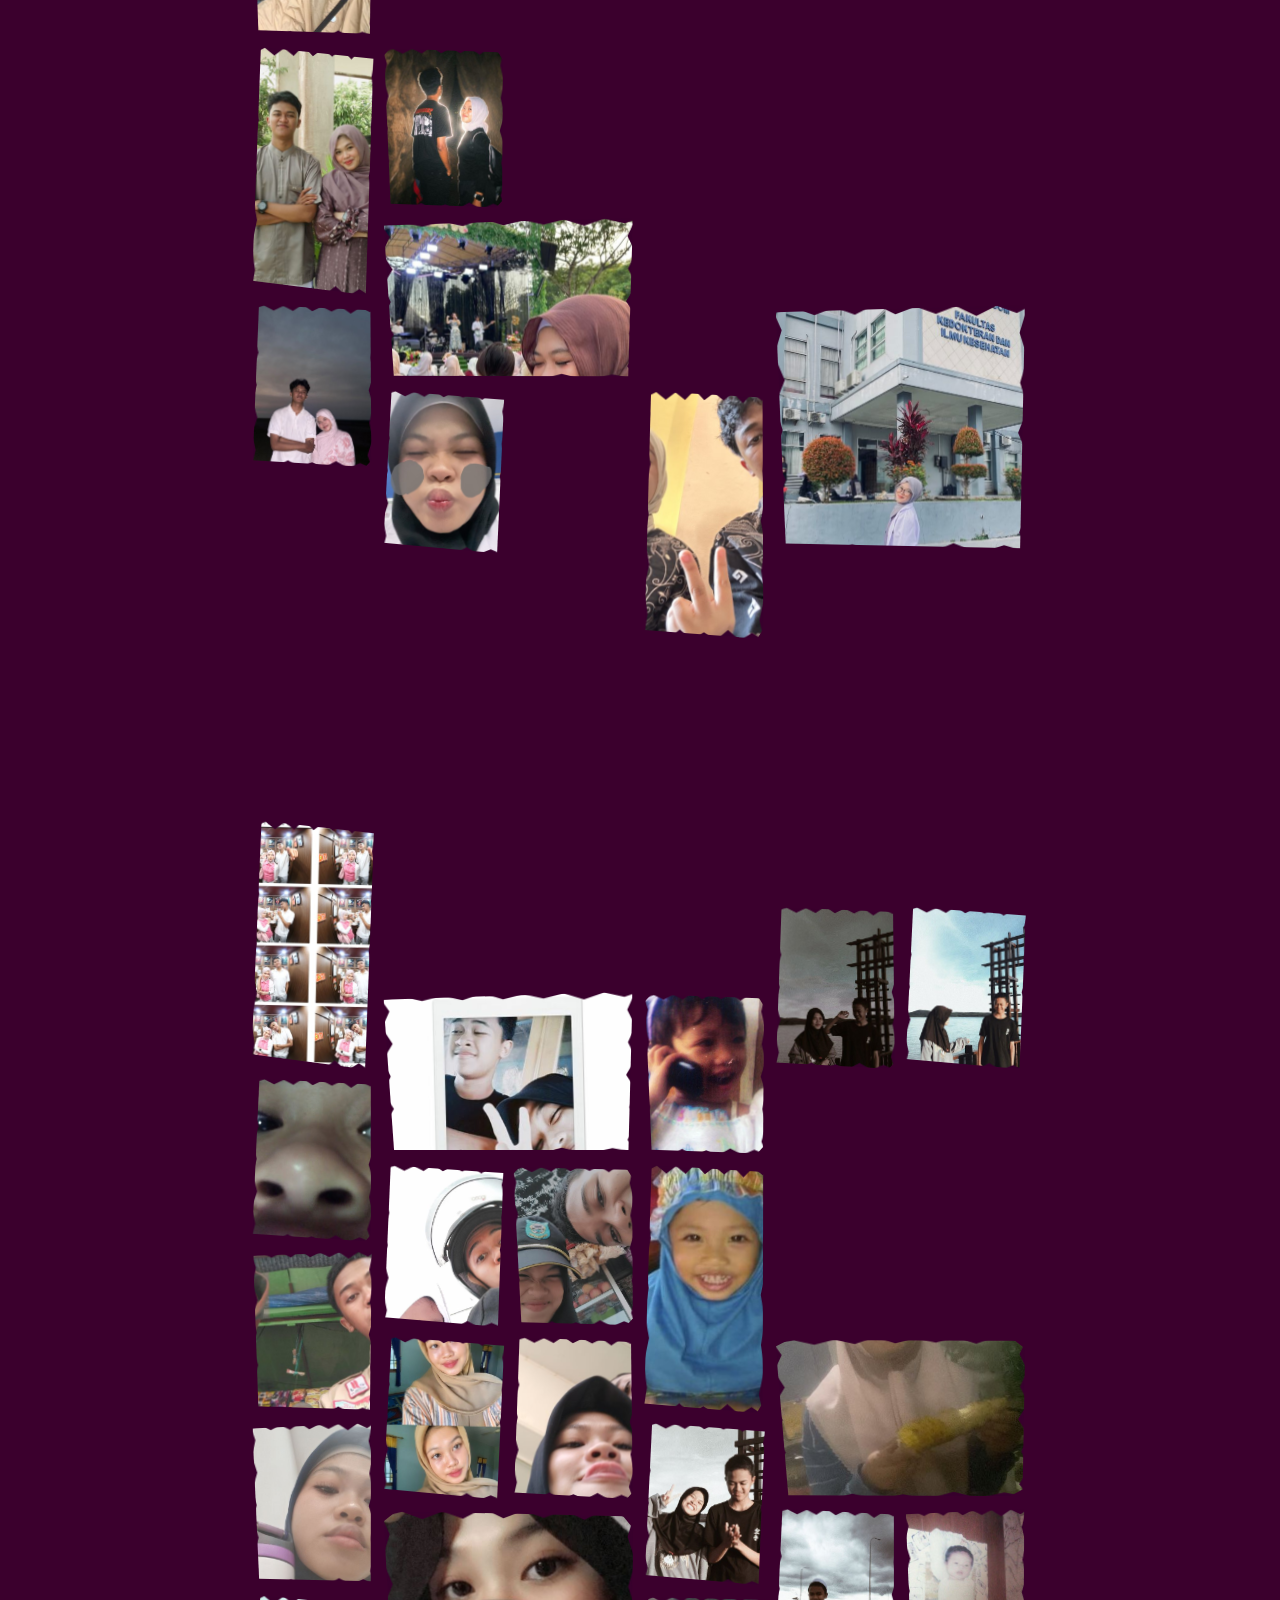
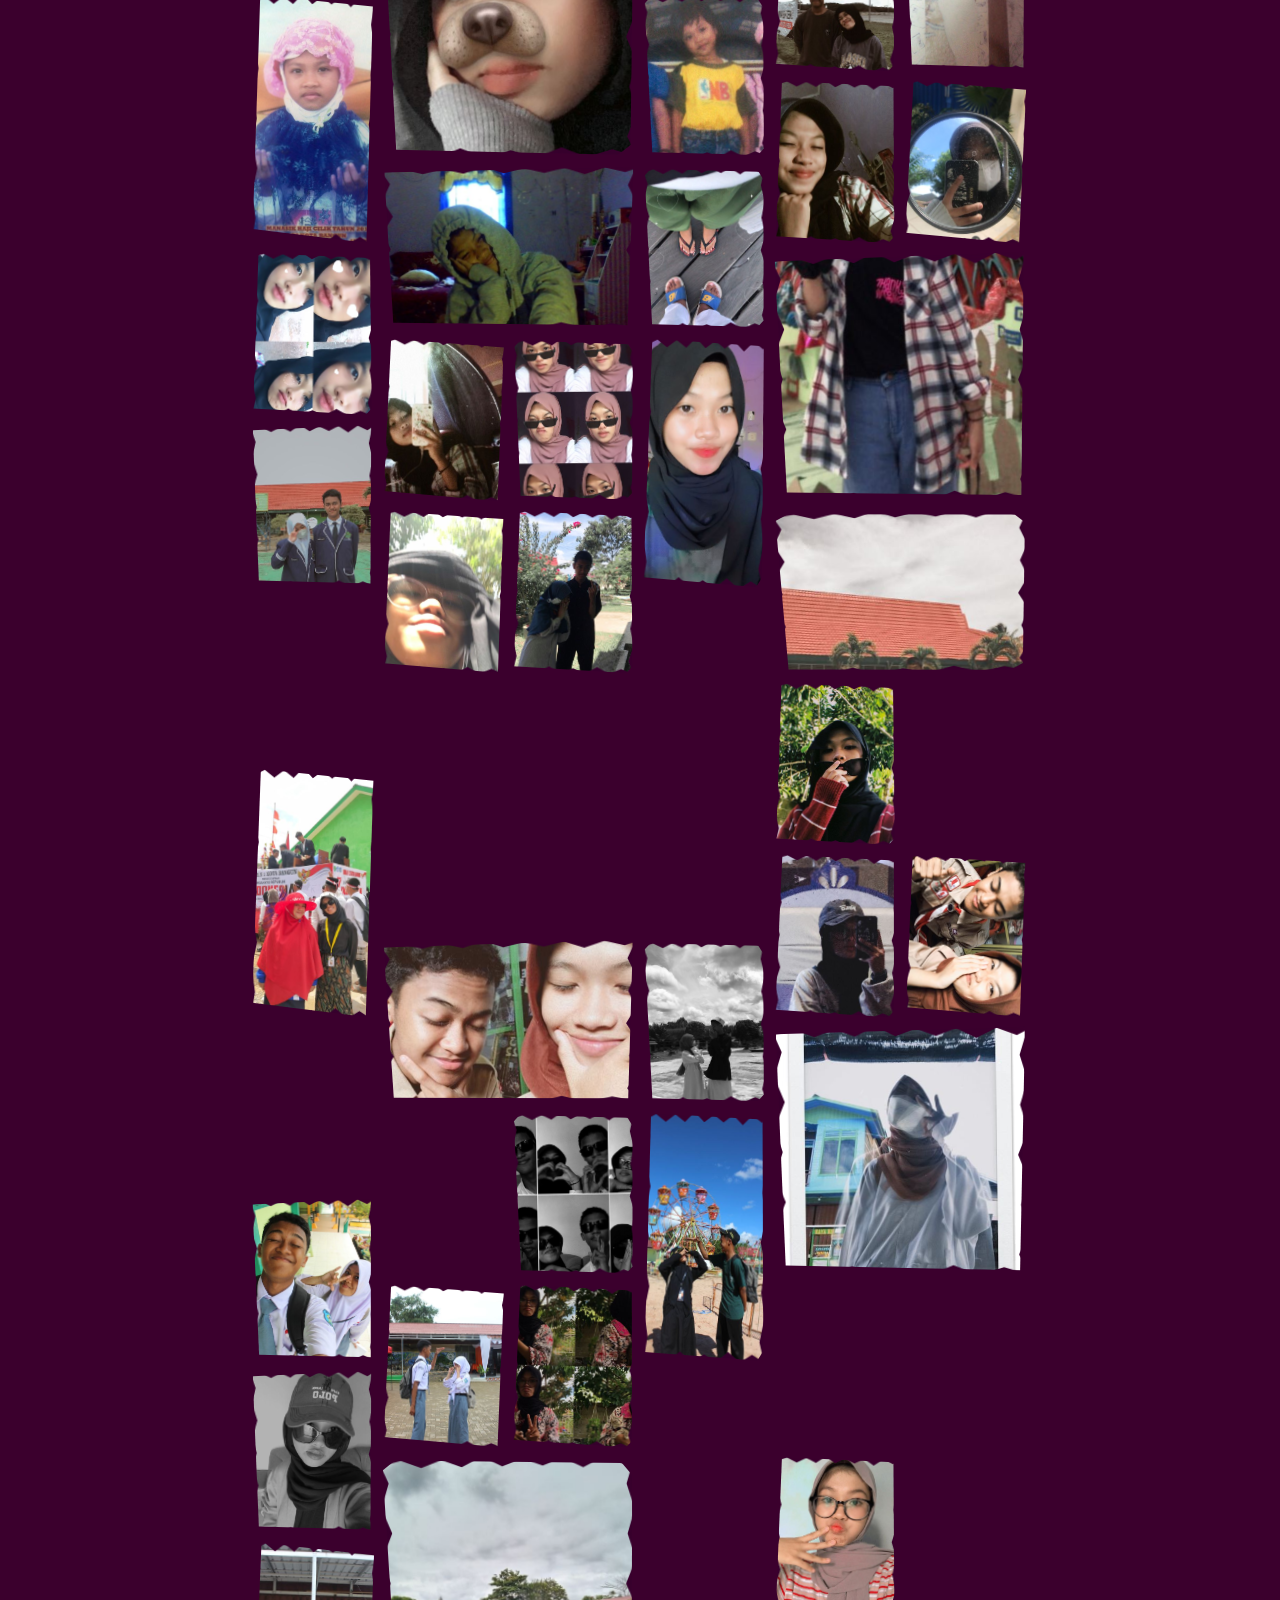
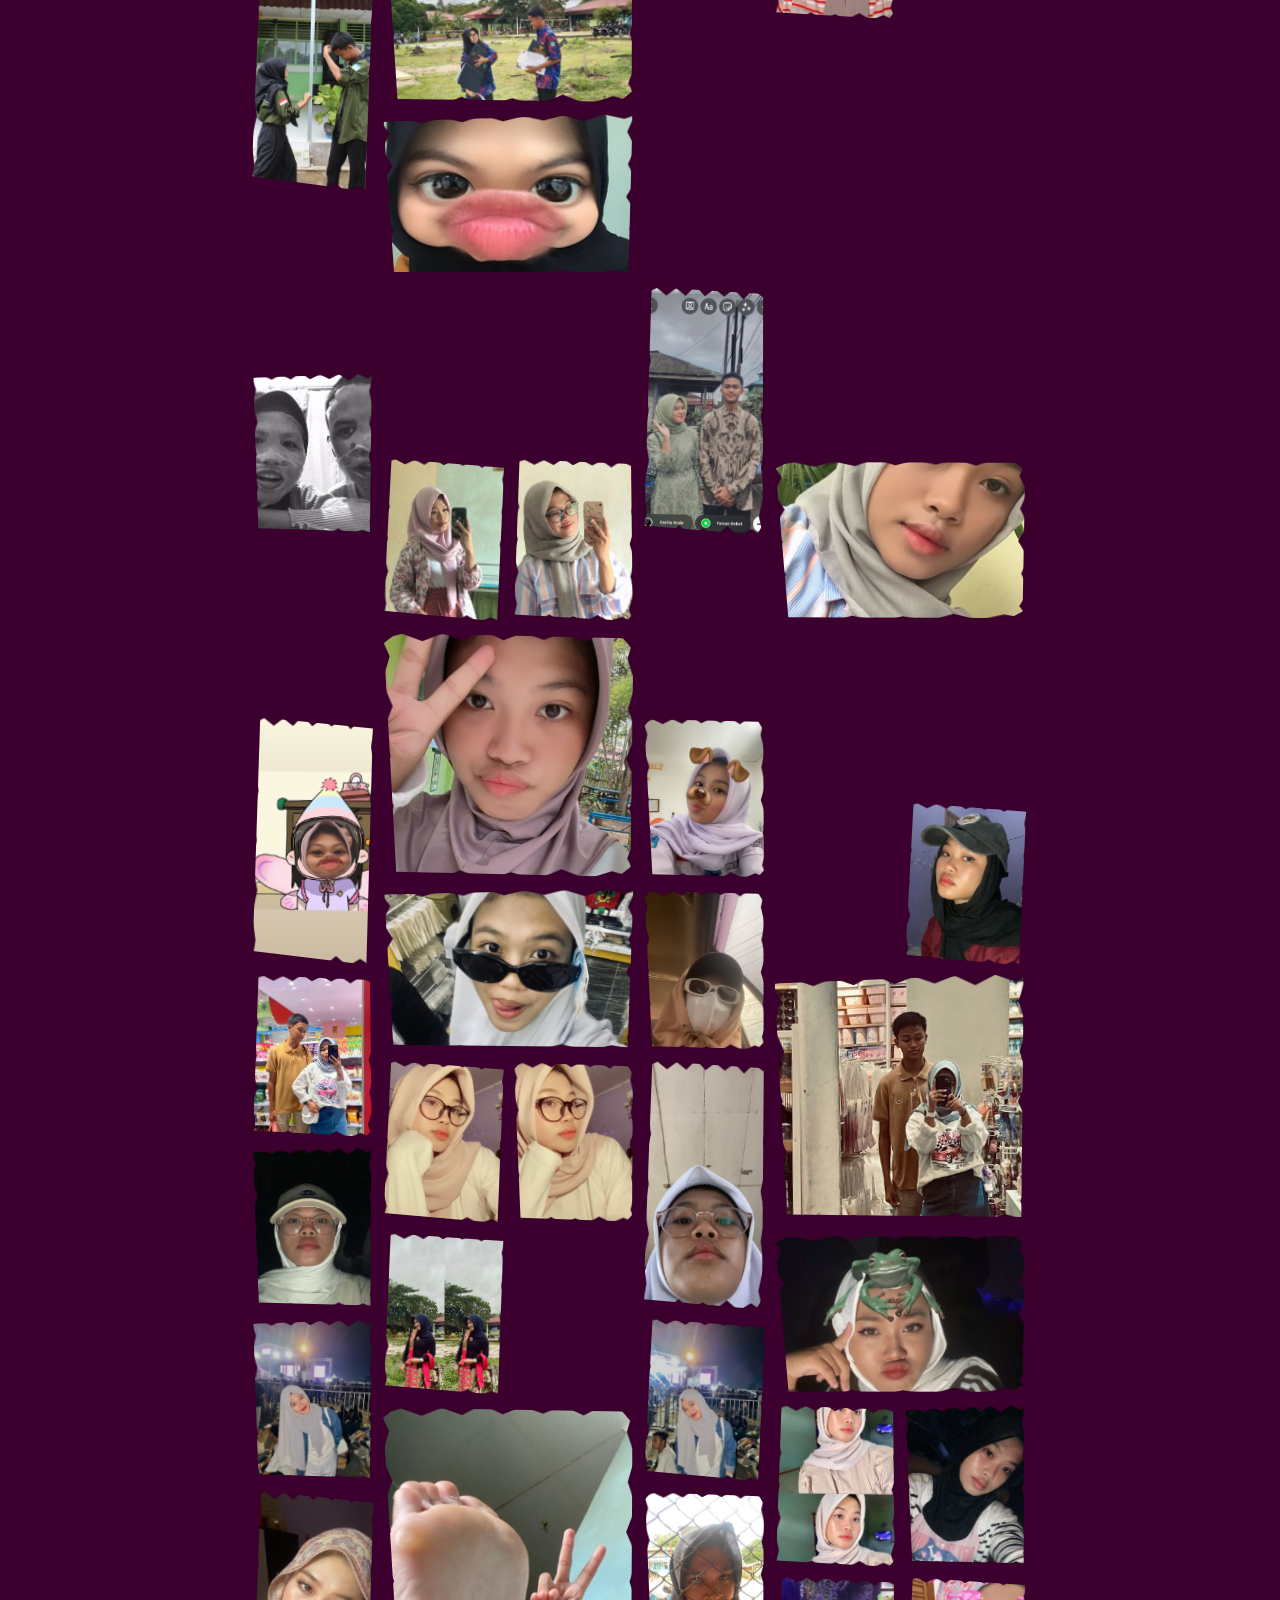
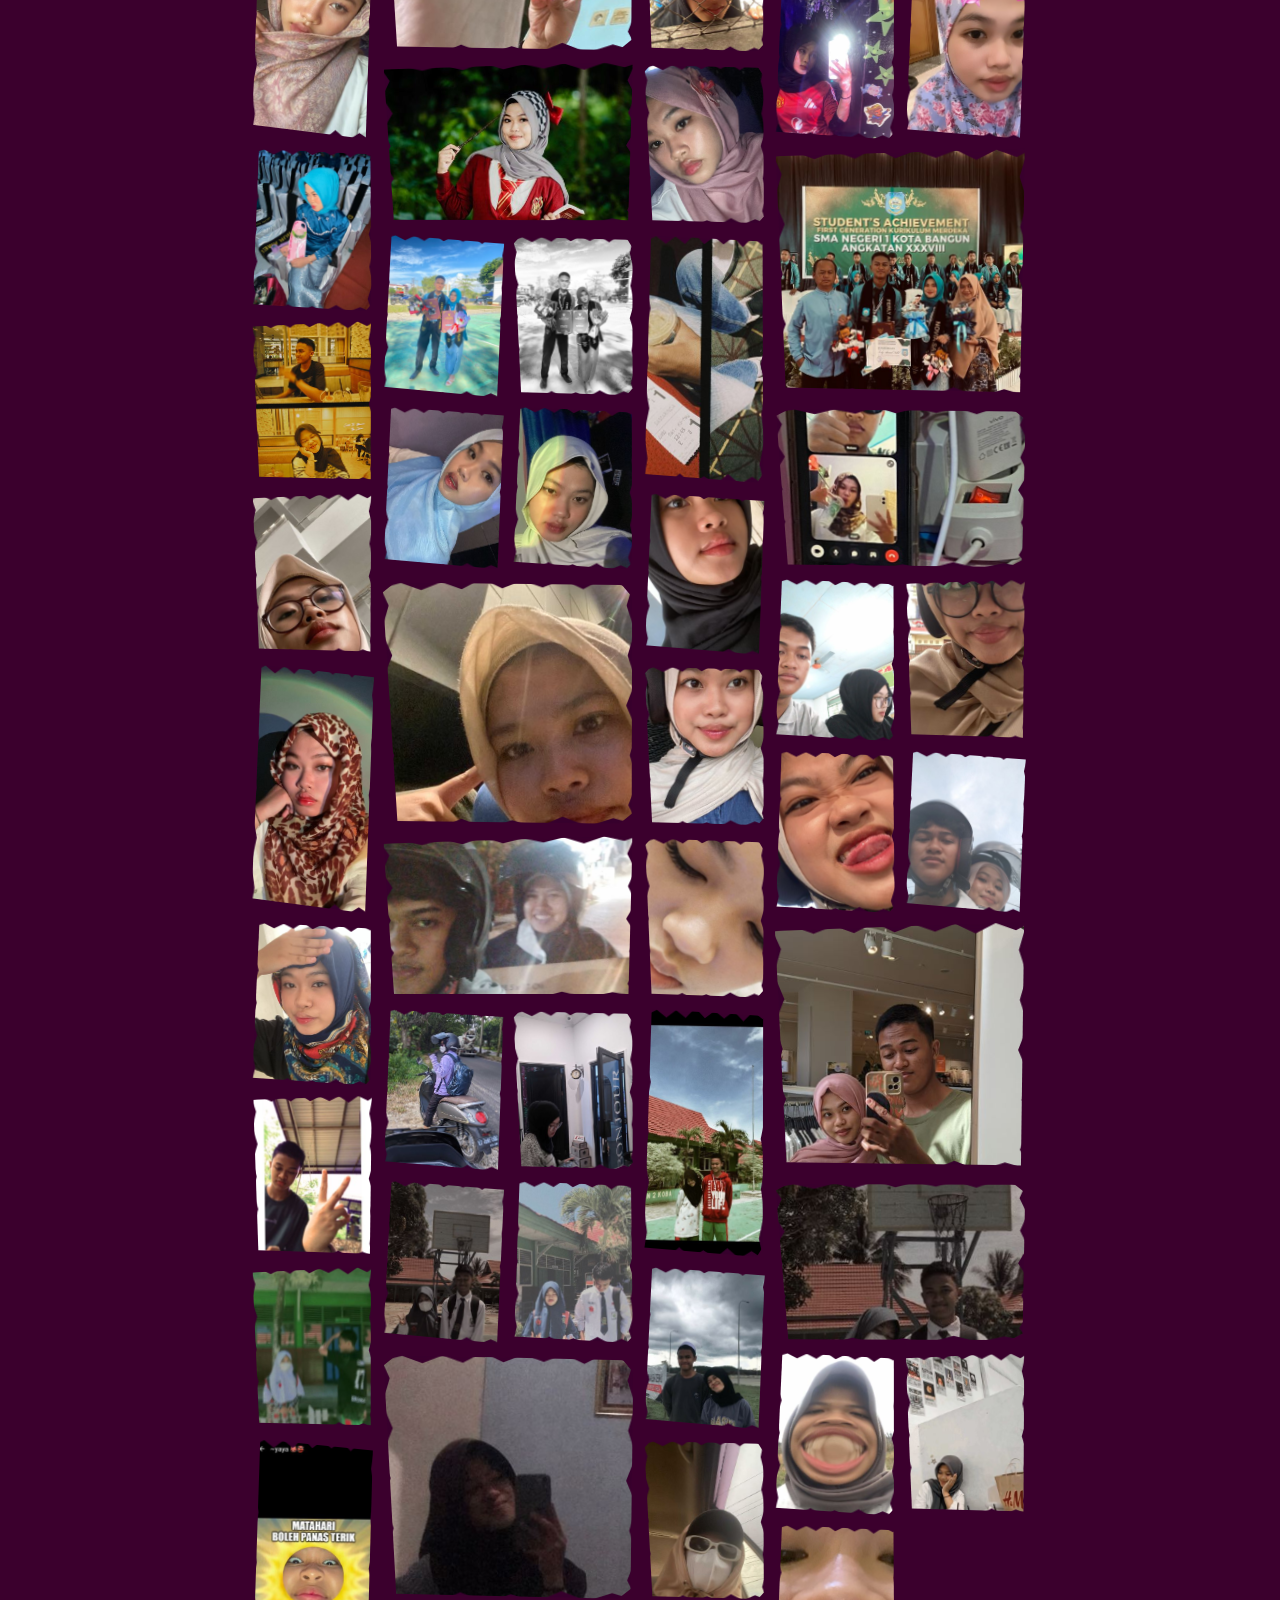
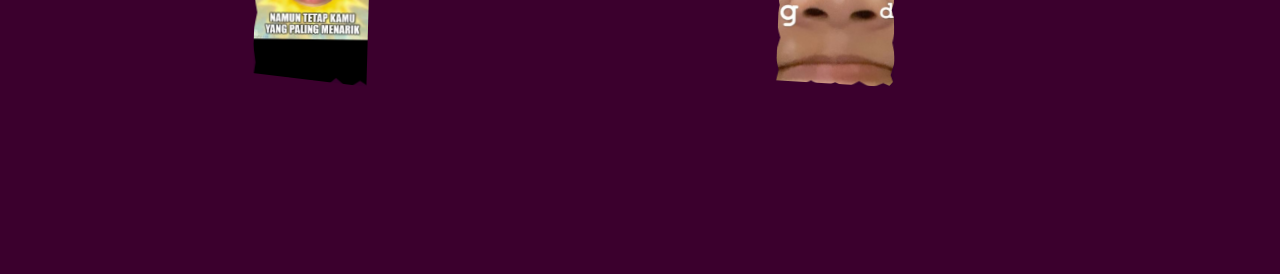
==== commit 47b70800: "Fix letter opening and mobile music playback" ====
--- a/web/index.html
+++ b/web/index.html
@@ -12,7 +12,7 @@
   <link rel="preconnect" href="https://fonts.gstatic.com" crossorigin>
   <link href="https://fonts.googleapis.com/css2?family=Caveat:wght@600;700&family=Great+Vibes&family=Plus+Jakarta+Sans:wght@300;400;500;600;700&family=Playfair+Display:ital,wght@0,600;0,700;1,400&display=swap" rel="stylesheet">
   
-  <link rel="stylesheet" href="style.css?v=16">
+  <link rel="stylesheet" href="style.css?v=17">
 </head>
 <body>
   <!-- Canvas Confetti & Sparkles -->
@@ -189,7 +189,7 @@
         <div class="music-copy">
           <div class="section-badge">Lagu untukmu 🎶</div>
           <h2 class="section-title">Soundtrack Hari Spesialmu</h2>
-          <p class="section-desc">Tekan tombol Putar Musik untuk memulai lagu spesial ini. Beberapa HP meminta sentuhan sebelum musik bisa diputar.</p>
+          <p class="section-desc">Tekan tombol putar pada pemutar di bawah untuk mendengarkan lagu spesial ini.</p>
         </div>
 
         <div class="custom-audio-player">
@@ -226,6 +226,10 @@
               </button>
             </div>
           </div>
+          <audio class="native-audio-controls" id="bg-audio" controls loop preload="metadata" aria-label="Putar A&W (Official Instrumental) oleh Lana Del Rey">
+            <source src="audio/birthday-background.mp3?v=2" type="audio/mpeg">
+            Browser ini tidak mendukung pemutar audio.
+          </audio>
         </div>
       </div>
     </section>
@@ -301,7 +305,7 @@
       <p class="section-desc">Klik amplop di bawah ini untuk membaca suratnya.</p>
 
       <div class="envelope-wrapper" id="envelope-wrapper">
-        <div class="envelope" id="envelope">
+        <div class="envelope" id="envelope" role="button" tabindex="0" aria-expanded="false" aria-controls="letter-sheet" aria-label="Buka surat">
           <div class="envelope-front">
             <div class="envelope-flap" id="envelope-flap"></div>
             <div class="envelope-pocket"></div>
@@ -364,7 +368,7 @@
       <p class="section-desc">Setiap foto menyimpan cerita kecil tentang perjalanan kita.</p>
       <div class="memory-soundtrack">
         <audio id="memory-soundtrack-audio" loop preload="none">
-          <source src="audio/memories-soundtrack.mp3" type="audio/mpeg">
+          <source src="audio/memories-soundtrack.mp3?v=2" type="audio/mpeg">
         </audio>
         <button class="memory-music-toggle" id="memory-music-toggle" type="button" aria-label="Putar Terbuang Dalam Waktu oleh Barasuara" aria-pressed="false">
           <span class="memory-music-icon" aria-hidden="true">&#9835;</span>
@@ -1294,11 +1298,6 @@
       <p id="lightbox-caption"></p>
     </div>
   </div>
-
-  <!-- BACKGROUND AUDIO ELEMENT -->
-  <audio id="bg-audio" loop preload="none">
-    <source src="audio/birthday-background.mp3" type="audio/mpeg">
-  </audio>
 
   <!-- FLOATING MUSIC CONTROLLER -->
   <button class="music-floating-btn" id="music-floating-btn" type="button" aria-label="Putar musik latar" aria-pressed="false" title="Putar / Jeda Musik Latar">
@@ -1325,7 +1324,7 @@
       </button>
     </div>
   </div>
-  <script src="script.js?v=15"></script>
+  <script src="script.js?v=16"></script>
   <script>
     window.birthdayCoverReady = window.birthdayCoverReady || false;
     window.pageNavigationReady = window.pageNavigationReady || false;
--- a/web/style.css
+++ b/web/style.css
@@ -3853,6 +3853,17 @@
   box-shadow: inset 0 1px 0 rgba(255, 255, 255, 0.12), 0 12px 30px rgba(18, 0, 16, 0.32);
 }
 
+/* Use the browser's built-in audio controls for reliable mobile playback. */
+.audio-player-card .player-controls { display: none; }
+.native-audio-controls {
+  display: block;
+  width: 100%;
+  max-width: 560px;
+  min-height: 48px;
+  margin: 0 auto;
+  accent-color: #e94fbb;
+}
+
 .player-vinyl-wrapper {
   display: flex;
   align-items: center;
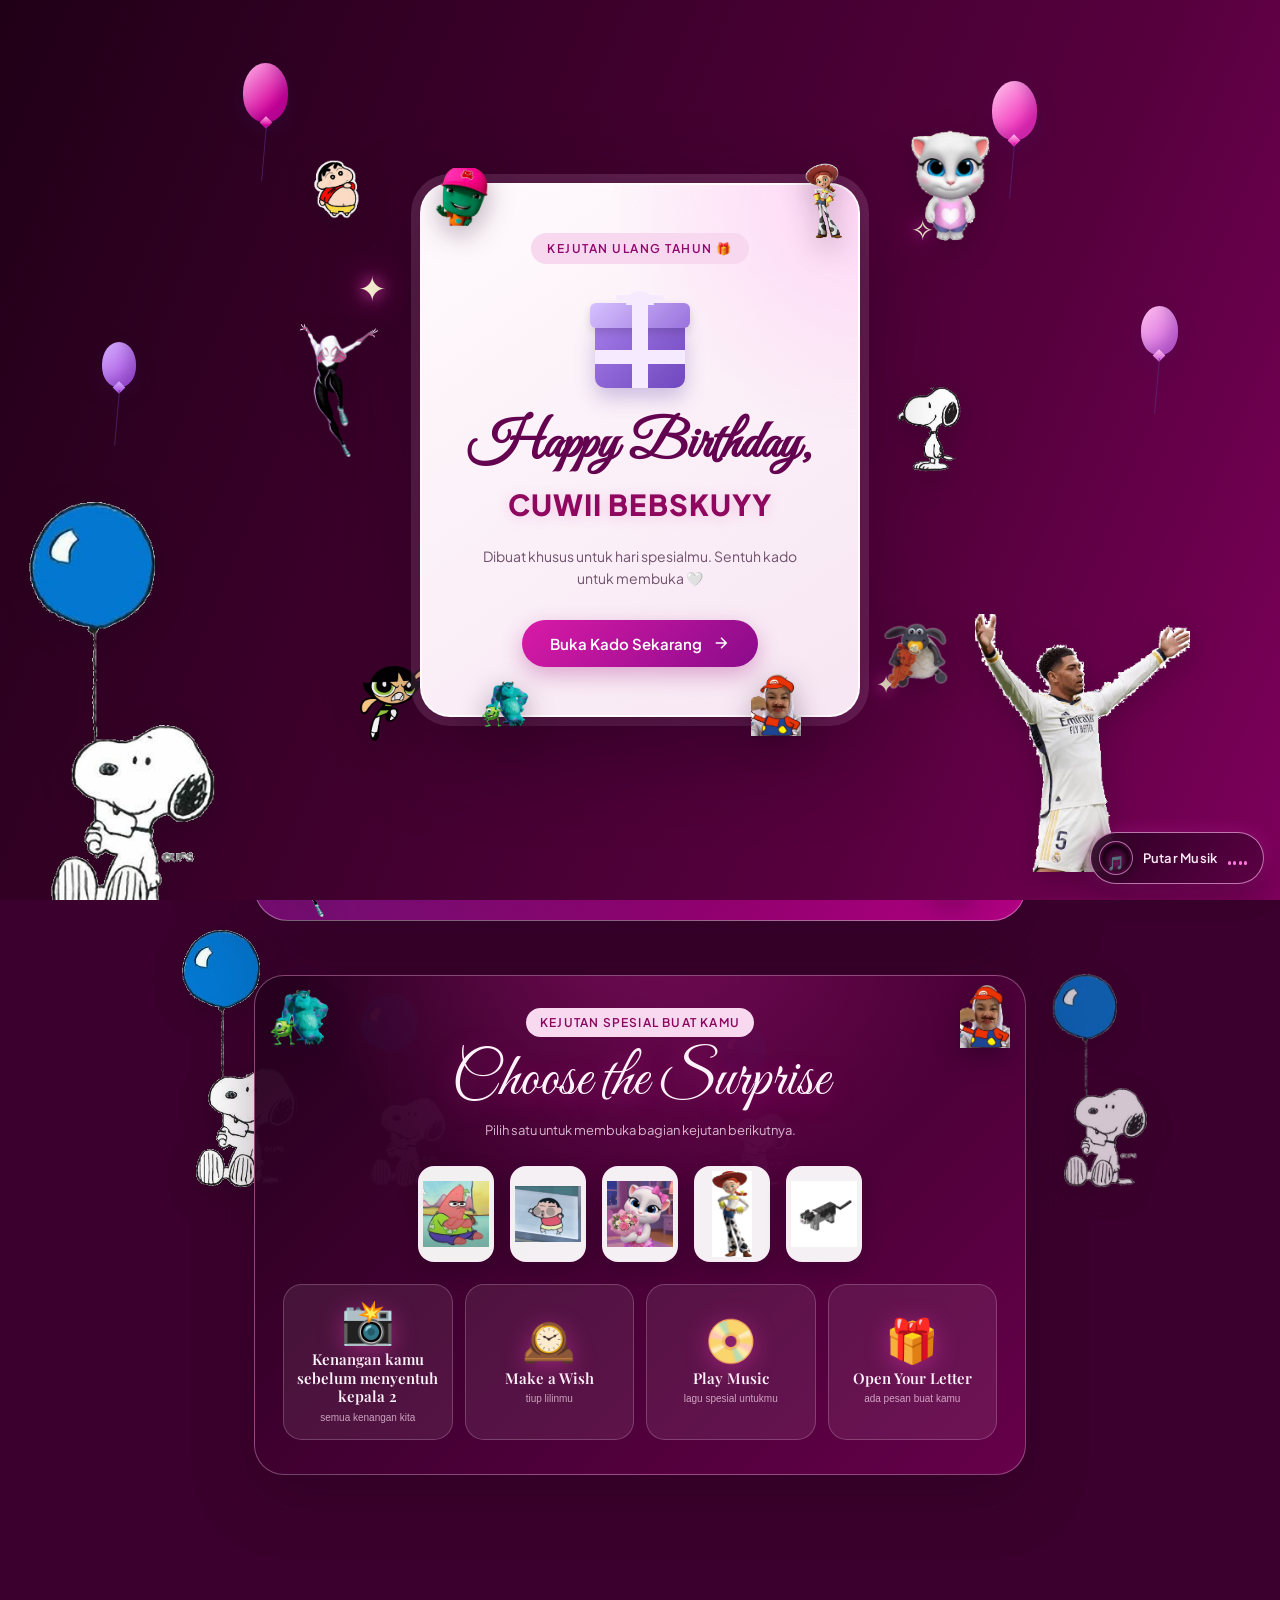
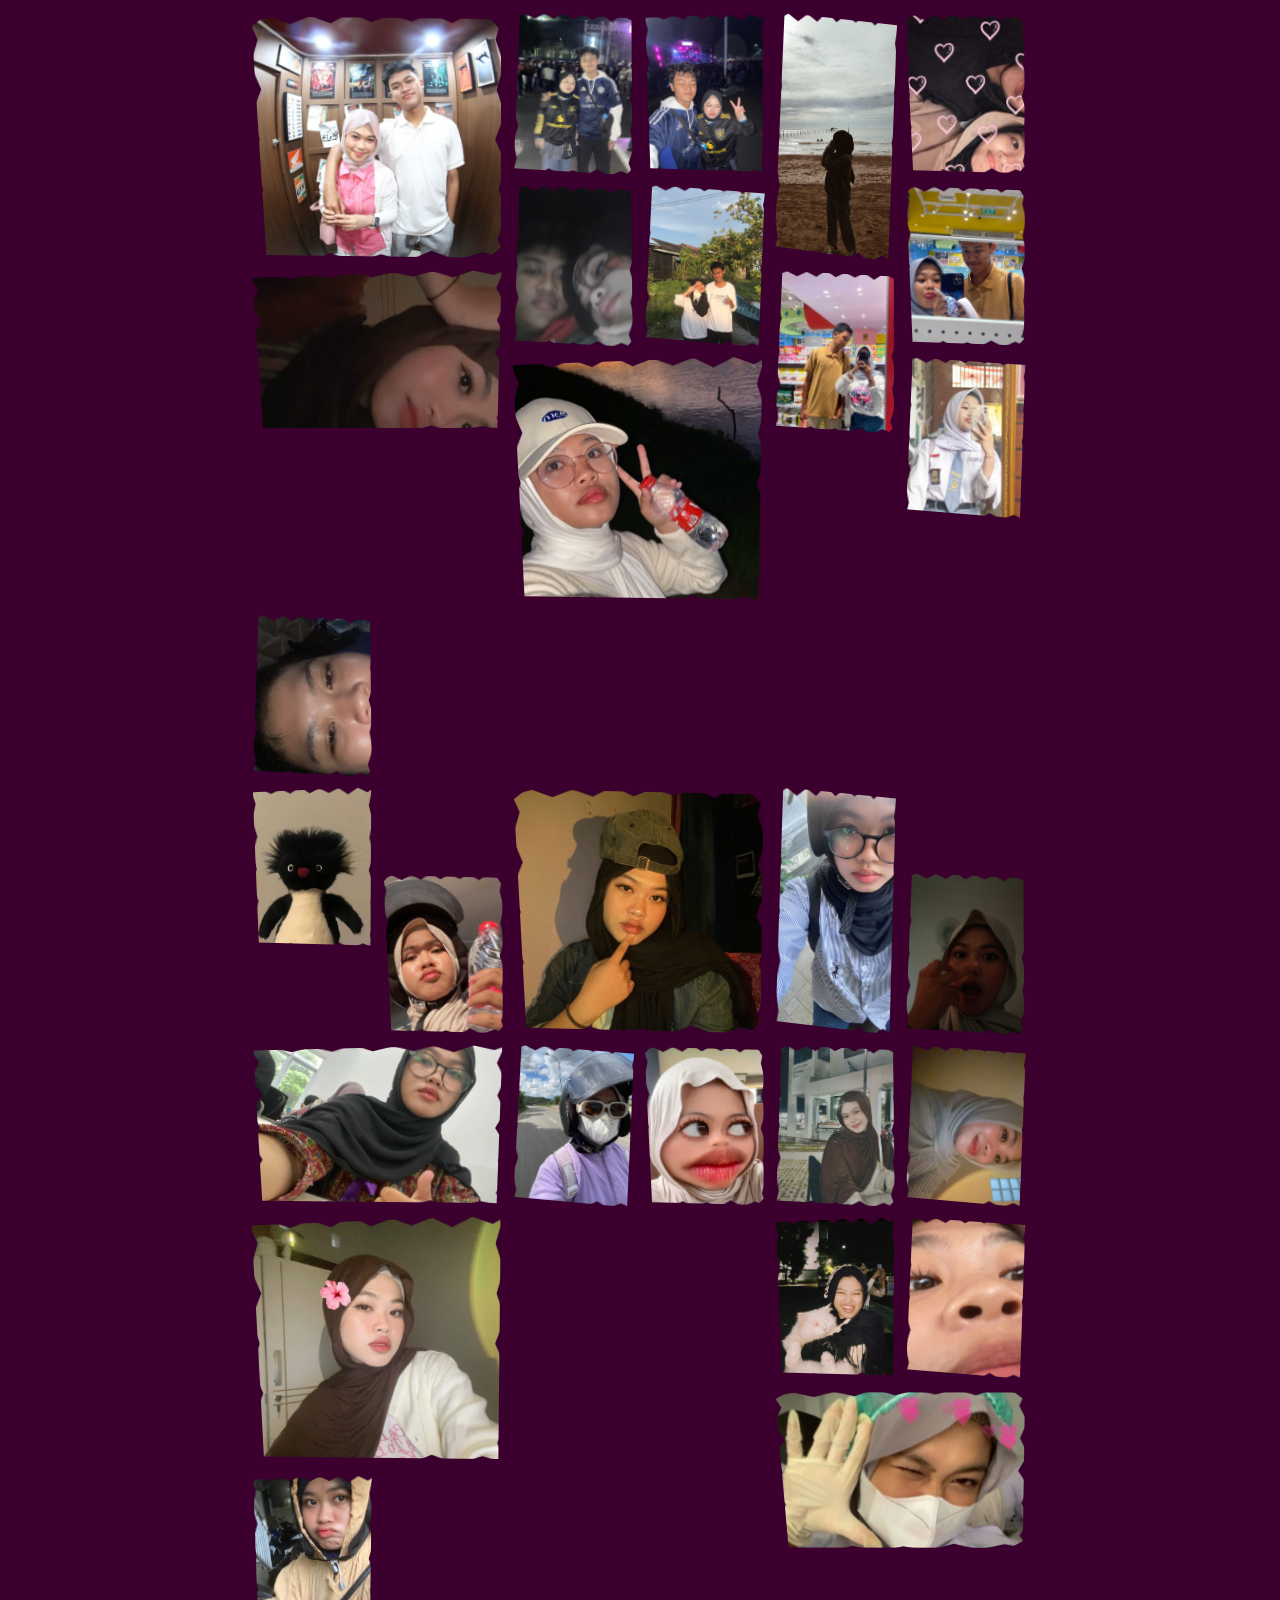
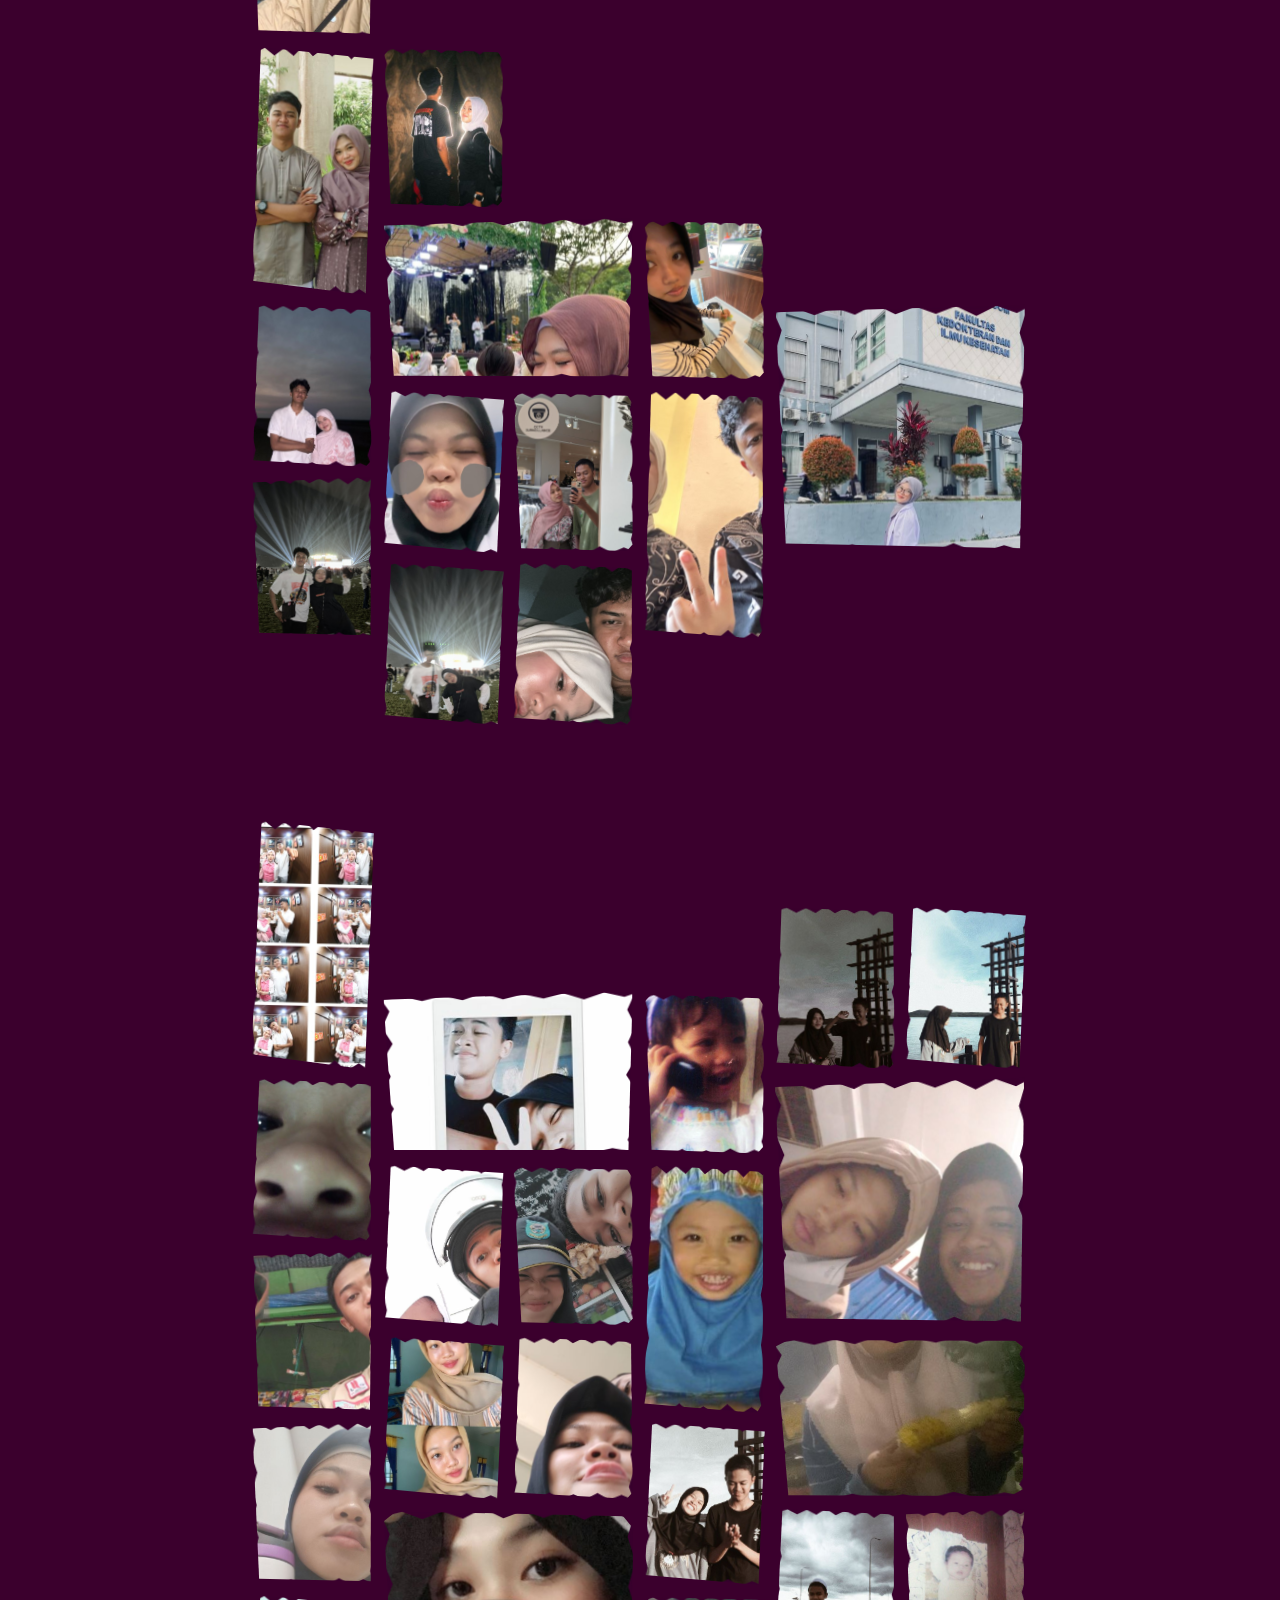
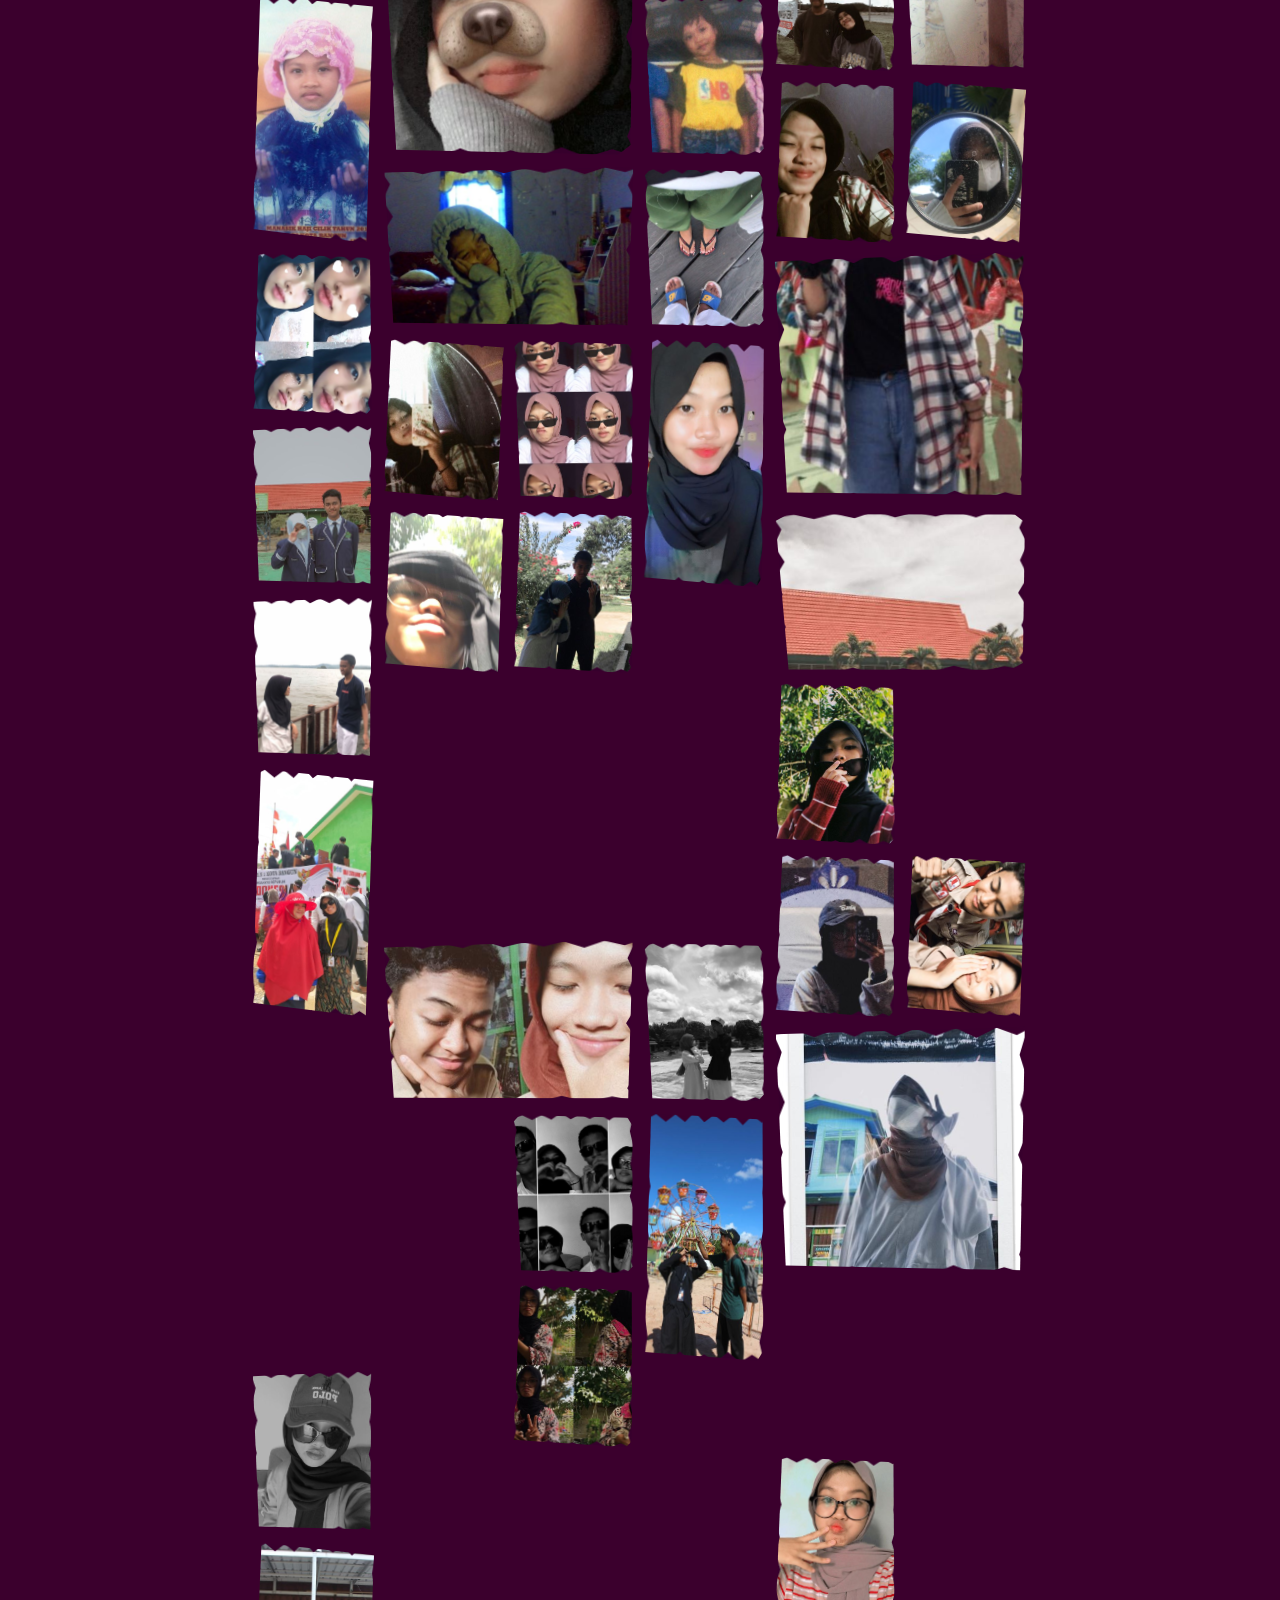
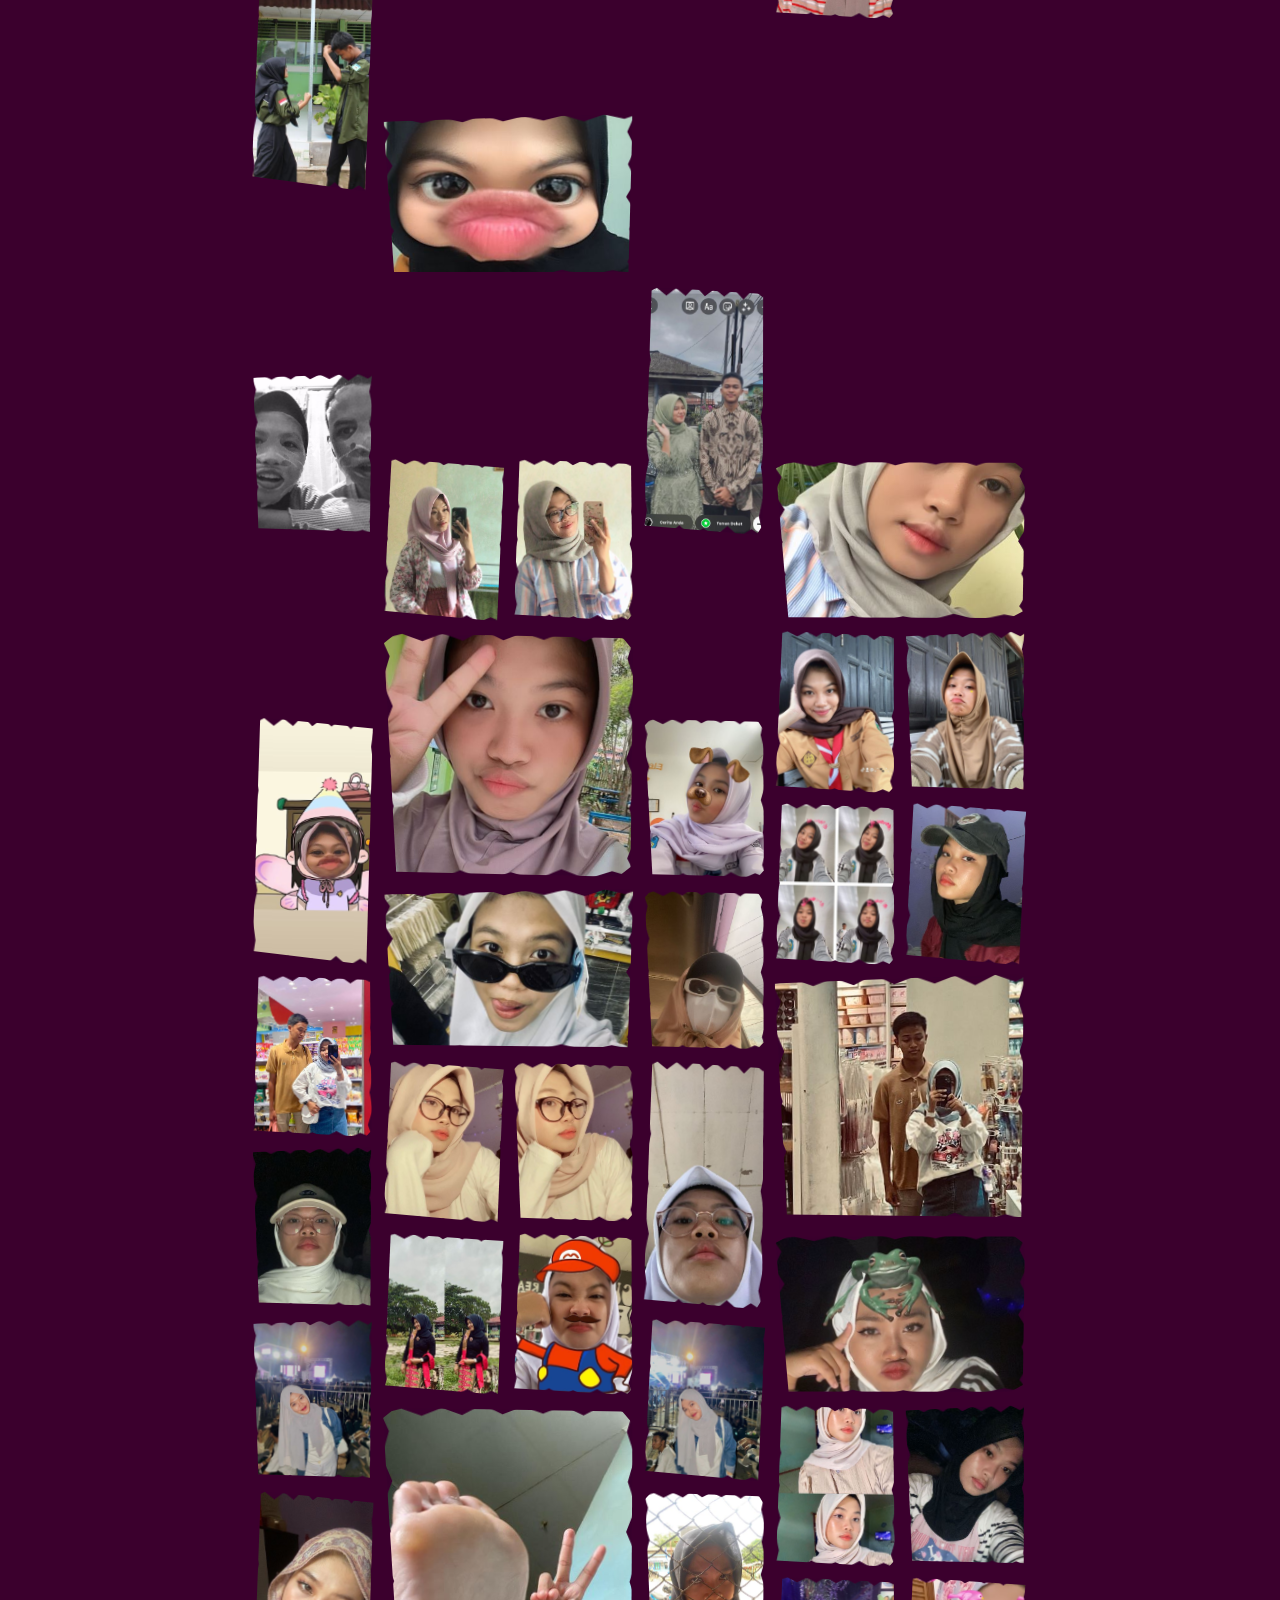
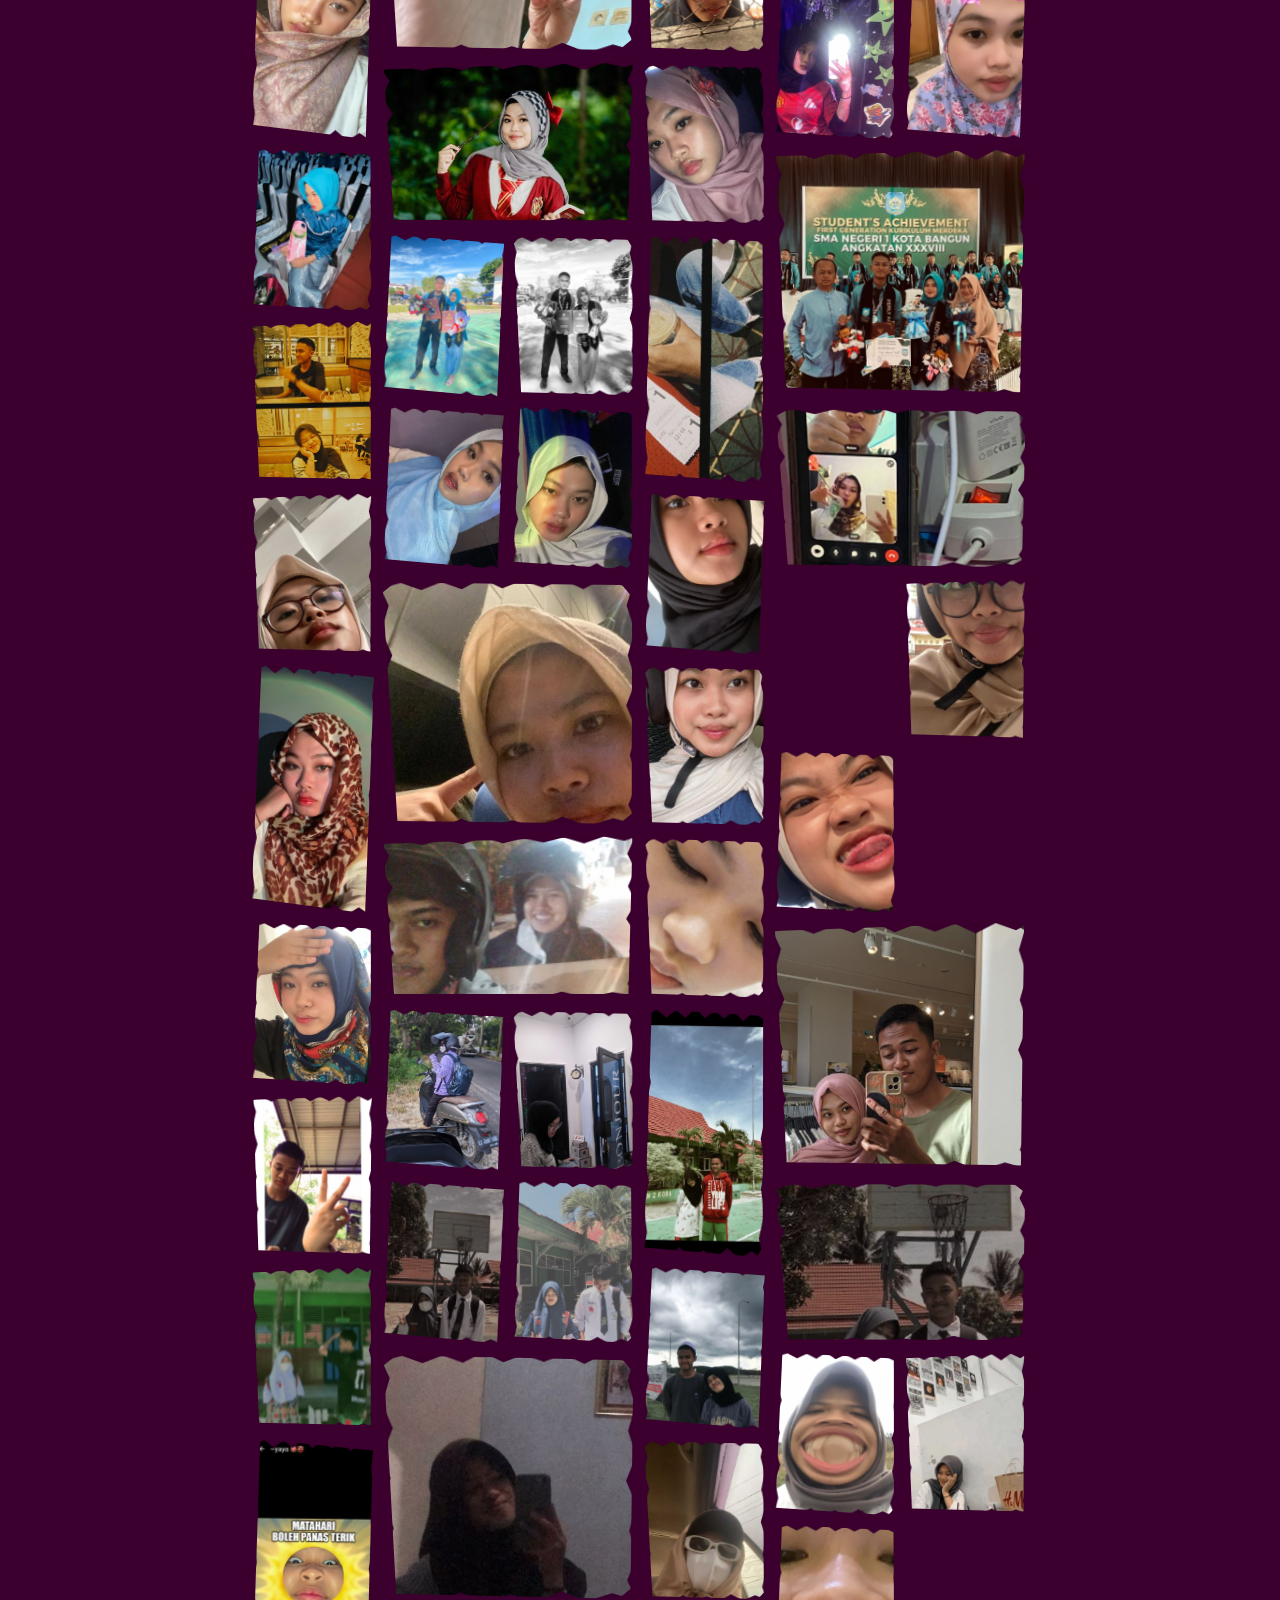
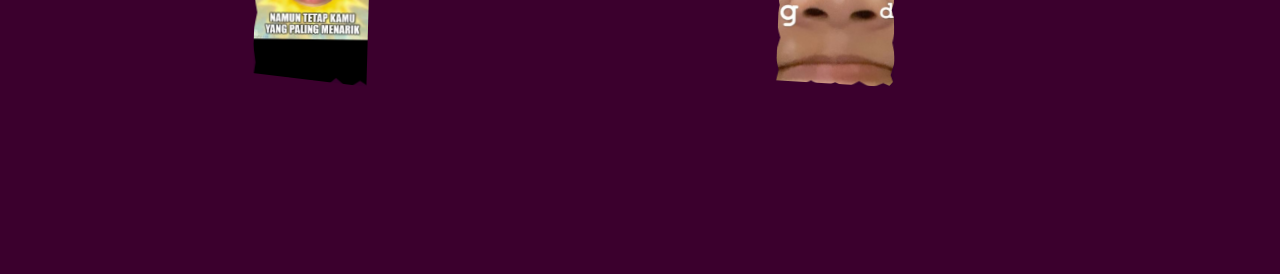
==== commit d0844fd5: "Add explicit open letter control" ====
--- a/web/index.html
+++ b/web/index.html
@@ -12,7 +12,7 @@
   <link rel="preconnect" href="https://fonts.gstatic.com" crossorigin>
   <link href="https://fonts.googleapis.com/css2?family=Caveat:wght@600;700&family=Great+Vibes&family=Plus+Jakarta+Sans:wght@300;400;500;600;700&family=Playfair+Display:ital,wght@0,600;0,700;1,400&display=swap" rel="stylesheet">
   
-  <link rel="stylesheet" href="style.css?v=17">
+  <link rel="stylesheet" href="style.css?v=18">
 </head>
 <body>
   <!-- Canvas Confetti & Sparkles -->
@@ -302,10 +302,10 @@
       </div>
       <div class="section-badge">Pesan Spesial 💌</div>
       <h2 class="section-title">Sepucuk Surat Buat Kamu</h2>
-      <p class="section-desc">Klik amplop di bawah ini untuk membaca suratnya.</p>
+      <p class="section-desc">Ketuk amplop atau tombol Buka Surat untuk membaca pesannya.</p>
 
       <div class="envelope-wrapper" id="envelope-wrapper">
-        <div class="envelope" id="envelope" role="button" tabindex="0" aria-expanded="false" aria-controls="letter-sheet" aria-label="Buka surat">
+        <div class="envelope" id="envelope" role="button" tabindex="0" aria-expanded="false" aria-controls="letter-sheet" aria-label="Buka surat" onclick="return window.openBirthdayLetterFallback()">
           <div class="envelope-front">
             <div class="envelope-flap" id="envelope-flap"></div>
             <div class="envelope-pocket"></div>
@@ -315,6 +315,7 @@
           </div>
         </div>
       </div>
+      <button class="letter-open-button" id="letter-open-button" type="button" aria-controls="letter-sheet" aria-expanded="false" onclick="return window.openBirthdayLetterFallback()">💌 Buka Surat</button>
 
       <div class="letter-sheet" id="letter-sheet">
           <div class="letter-header">
@@ -1324,7 +1325,7 @@
       </button>
     </div>
   </div>
-  <script src="script.js?v=16"></script>
+  <script src="script.js?v=17"></script>
   <script>
     window.birthdayCoverReady = window.birthdayCoverReady || false;
     window.pageNavigationReady = window.pageNavigationReady || false;
@@ -1430,6 +1431,21 @@
       setTimeout(function () { cover.remove(); }, 900);
       return false;
     };
+    window.openBirthdayLetterFallback = function () {
+      const envelope = document.getElementById("envelope");
+      const letterSheet = document.getElementById("letter-sheet");
+      const openButton = document.getElementById("letter-open-button");
+      if (!envelope || !letterSheet) return false;
+      envelope.classList.add("open");
+      envelope.setAttribute("aria-expanded", "true");
+      envelope.setAttribute("aria-label", "Surat terbuka");
+      letterSheet.classList.add("active");
+      if (openButton) openButton.setAttribute("aria-expanded", "true");
+      requestAnimationFrame(function () {
+        letterSheet.scrollIntoView({ behavior: "smooth", block: "start" });
+      });
+      return false;
+    };
     if (!window.pageNavigationReady) {
       document.body.dataset.activePage = "home";
       document.querySelectorAll("[data-page]").forEach(function (section) {
--- a/web/style.css
+++ b/web/style.css
@@ -595,6 +595,27 @@
   position: relative;
   max-width: 460px;
   margin: 0 auto;
+}
+
+.letter-open-button {
+  display: block;
+  min-height: 48px;
+  margin: 18px auto 0;
+  padding: 11px 24px;
+  border: 1px solid rgba(255, 220, 246, 0.7);
+  border-radius: 999px;
+  background: linear-gradient(135deg, #d92e9a, #813dcc);
+  color: #fff;
+  font: 700 15px var(--font-main, sans-serif);
+  box-shadow: 0 10px 24px rgba(101, 15, 102, 0.25);
+  cursor: pointer;
+  touch-action: manipulation;
+}
+
+.letter-open-button:hover,
+.letter-open-button:focus-visible {
+  filter: brightness(1.08);
+  transform: translateY(-2px);
 }
 
 .envelope {
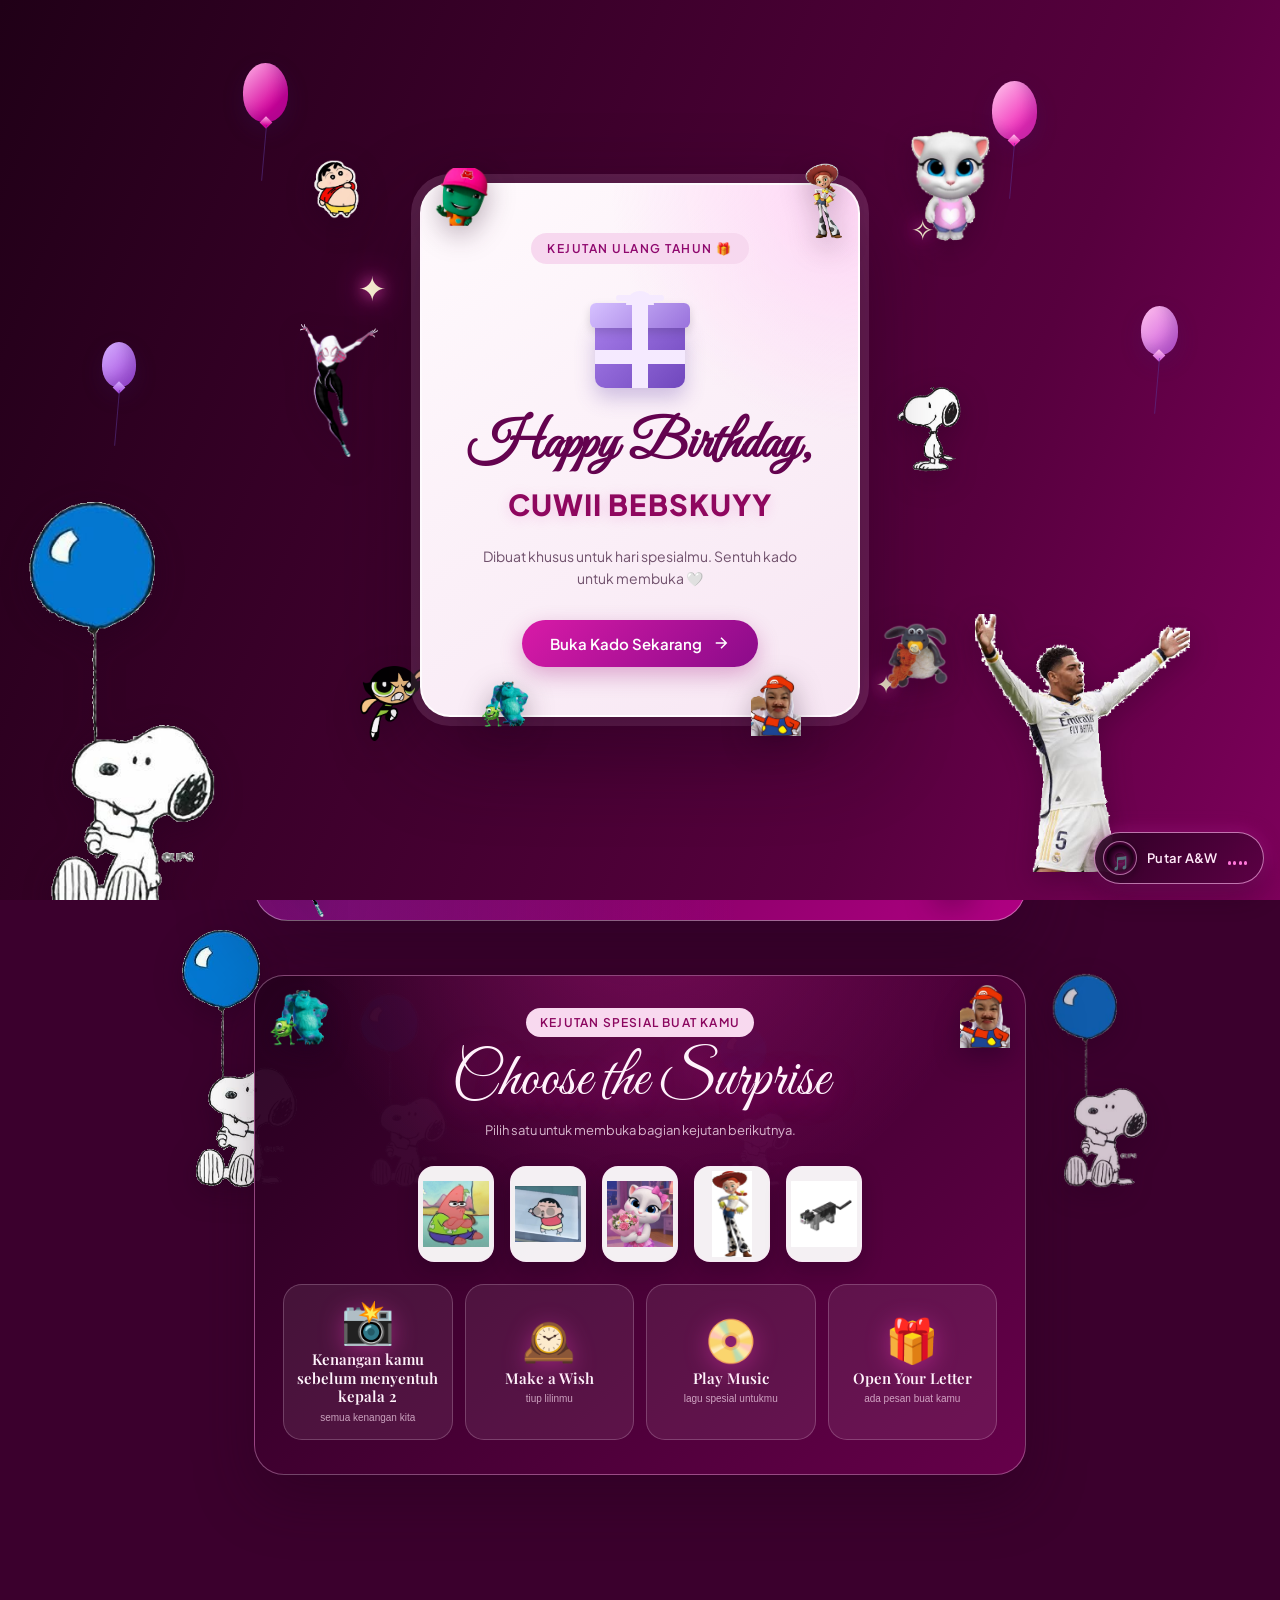
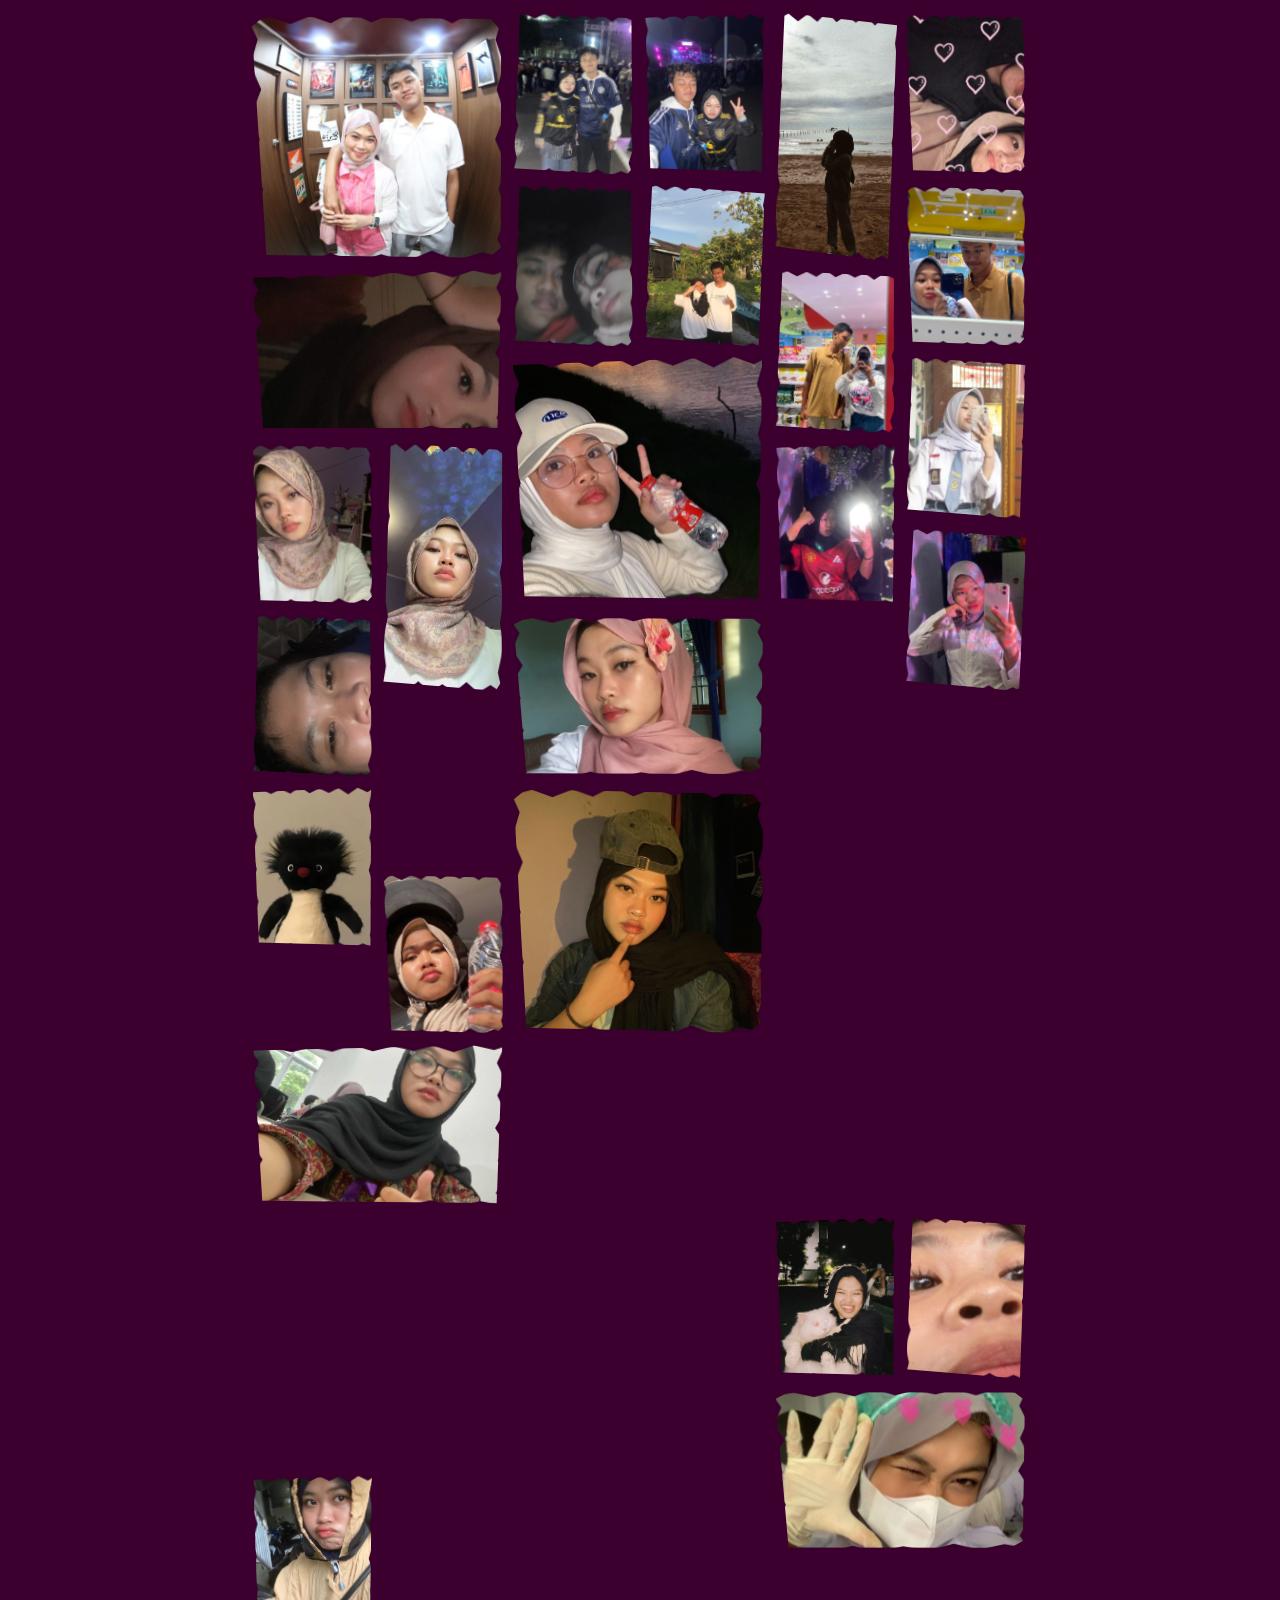
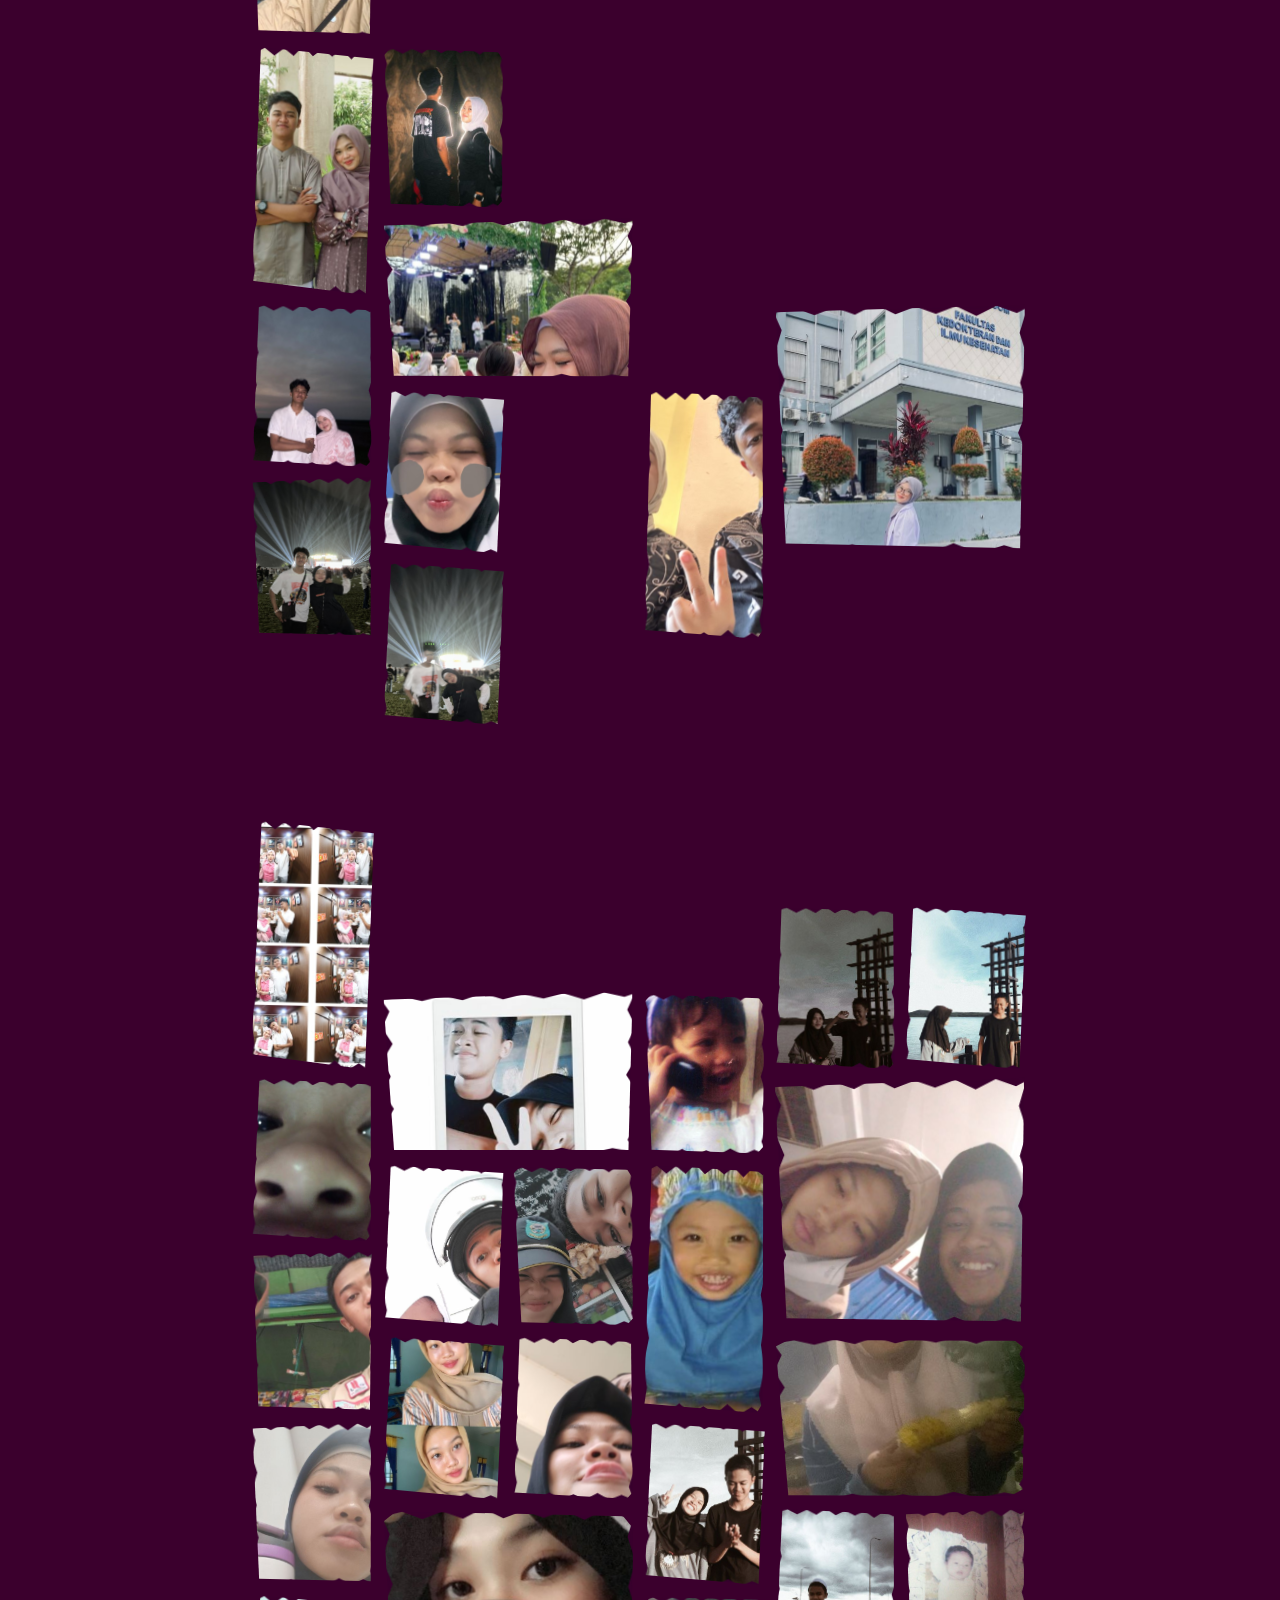
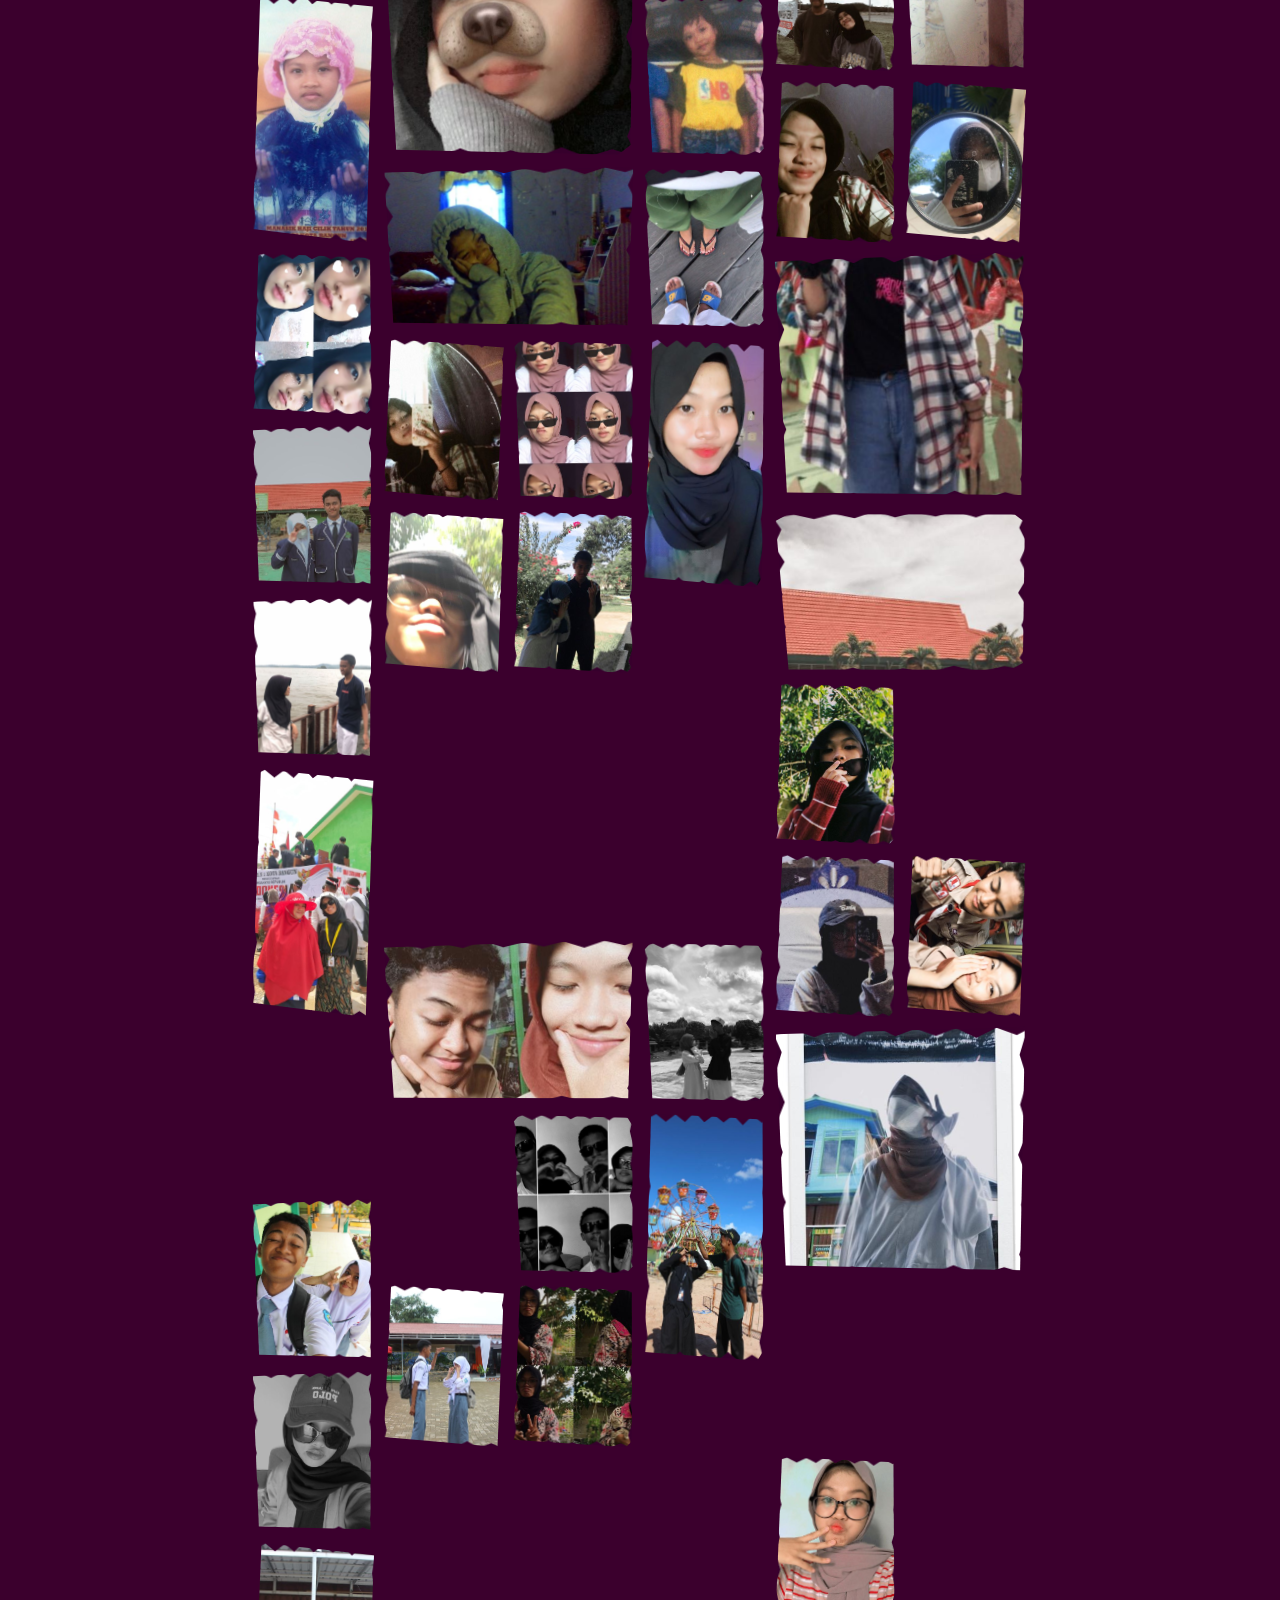
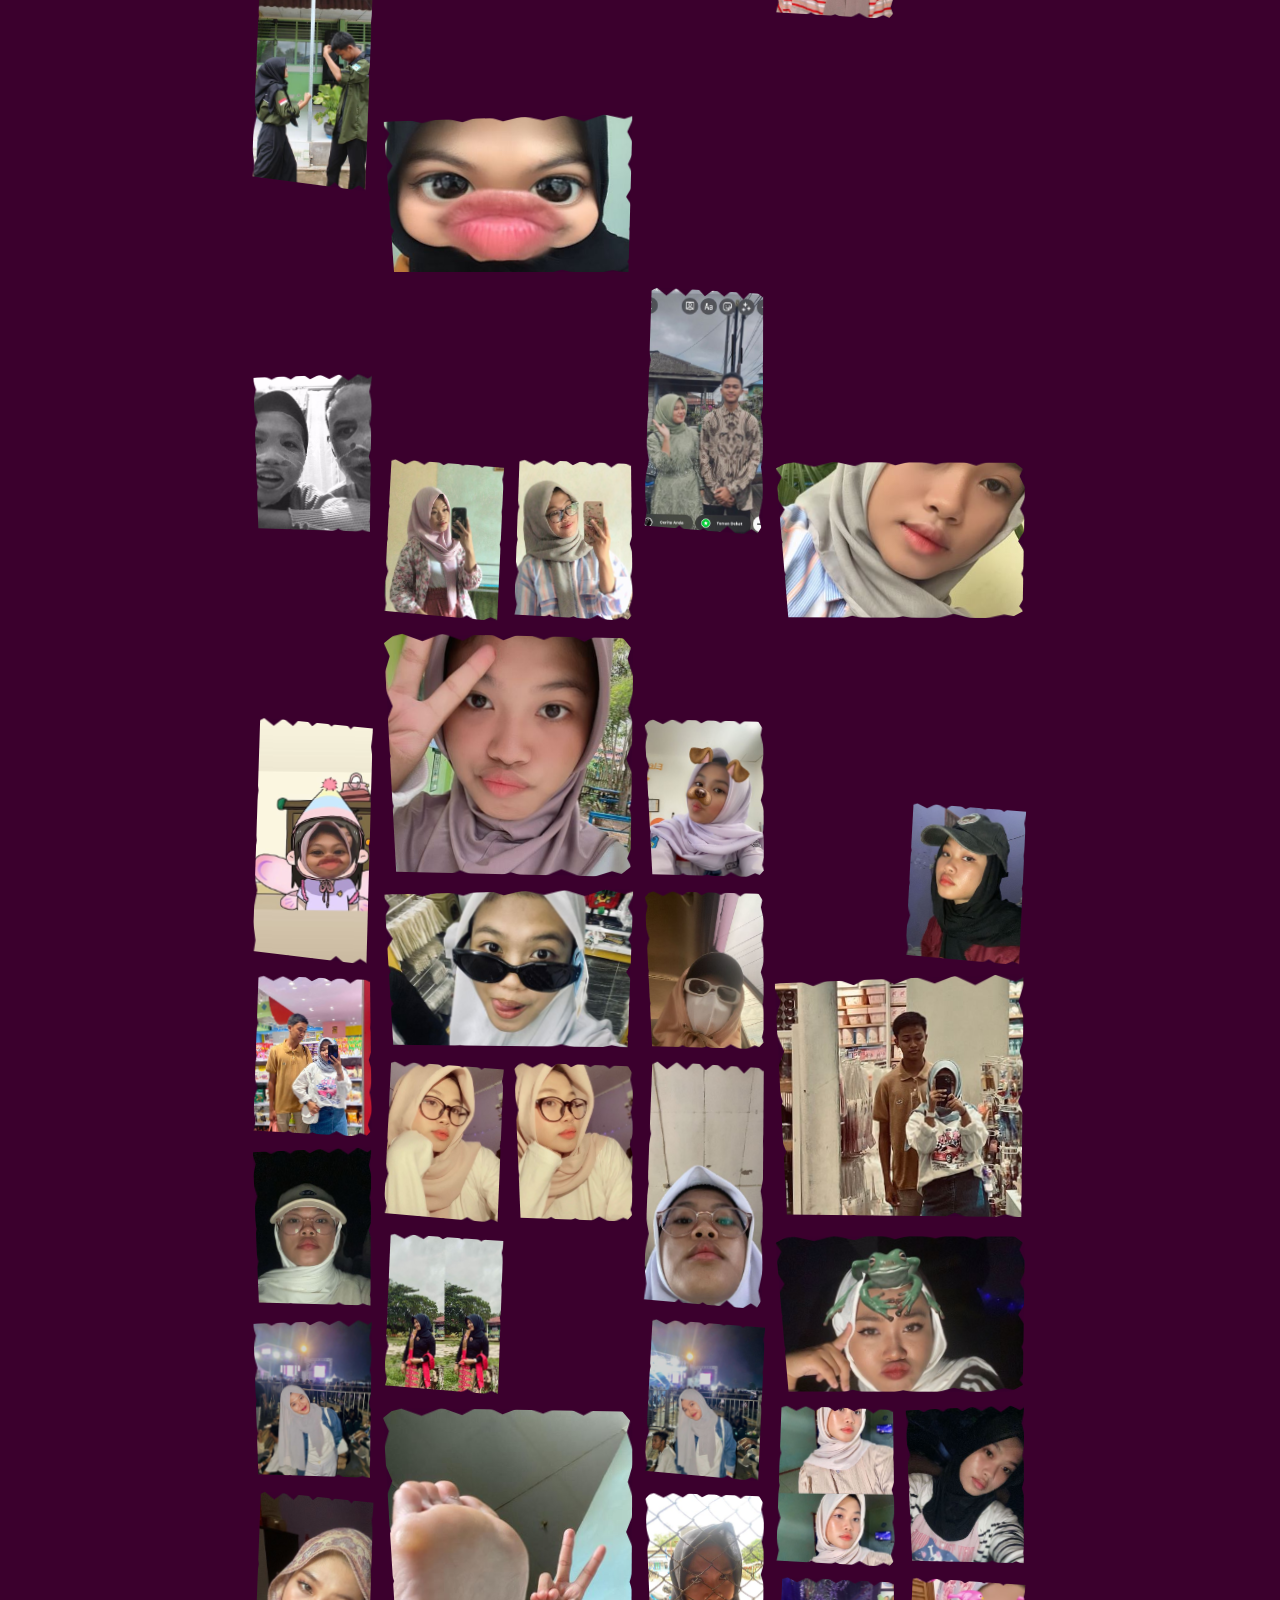
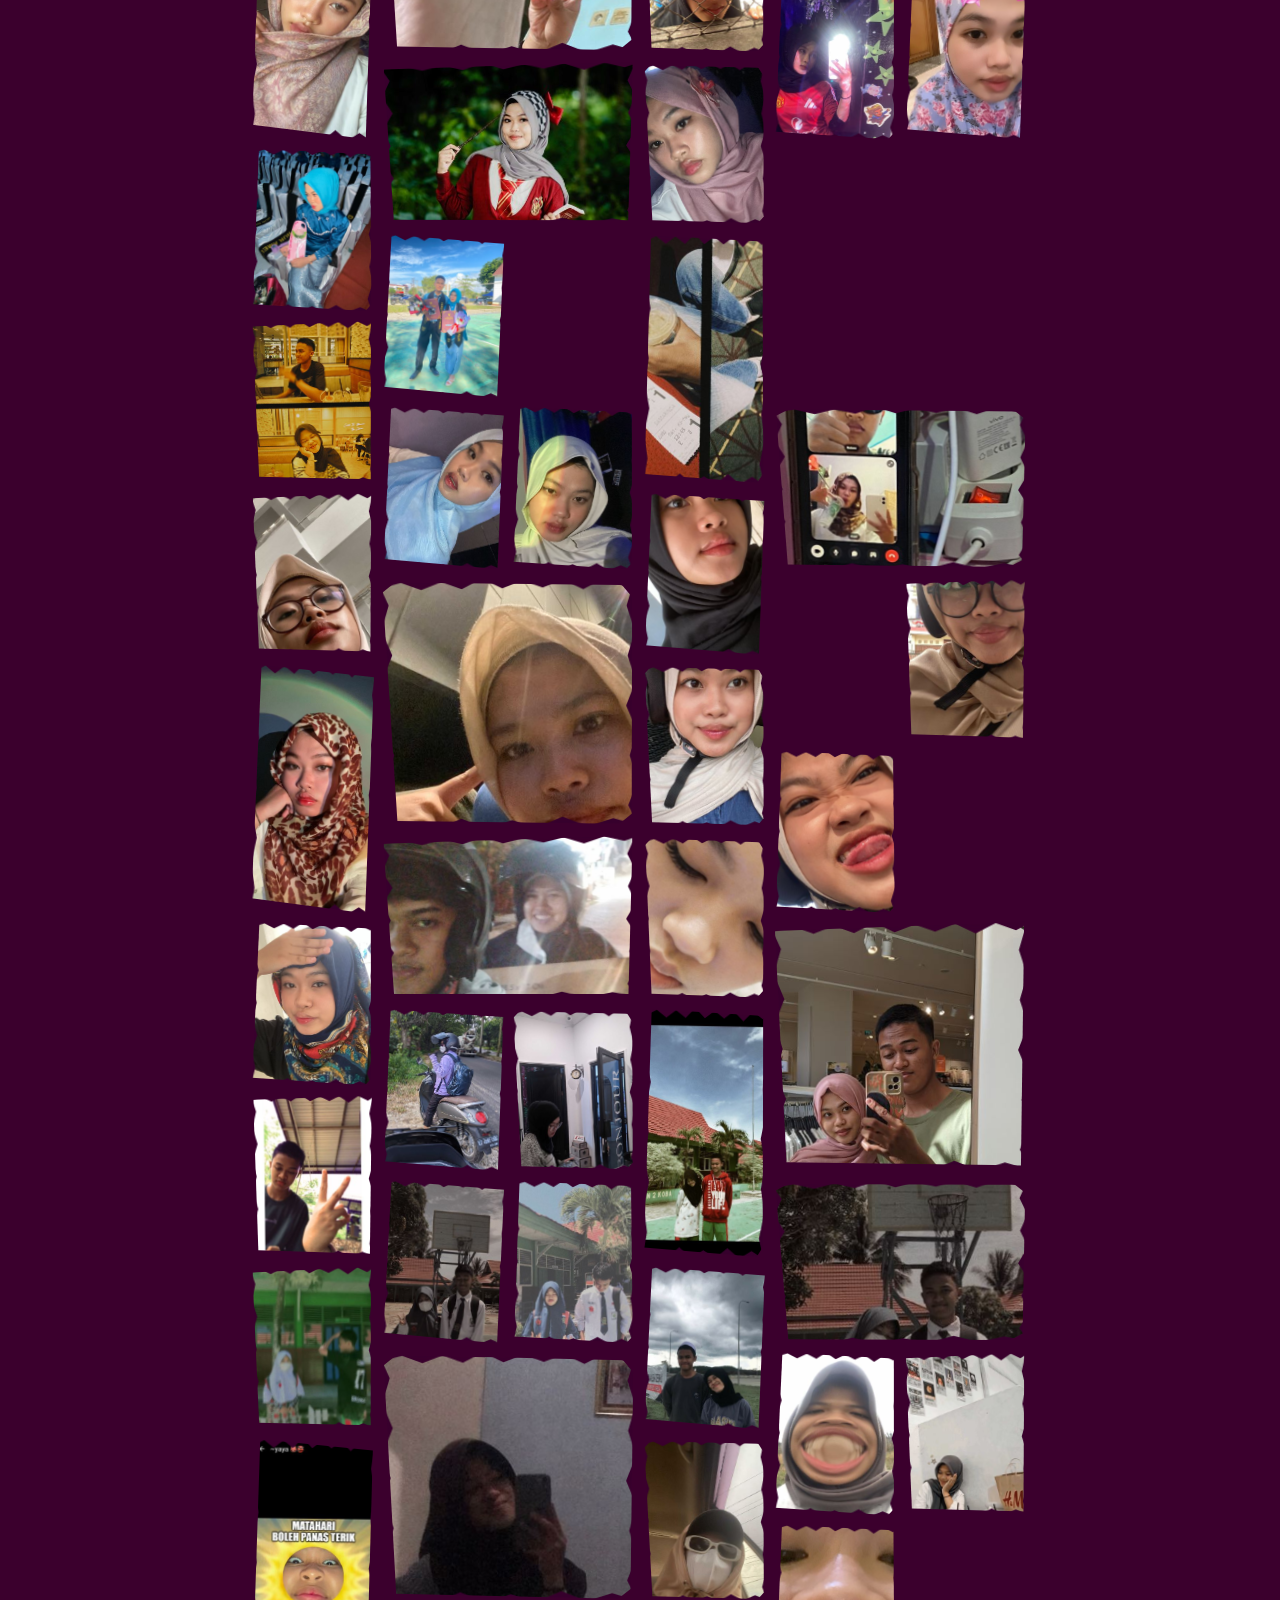
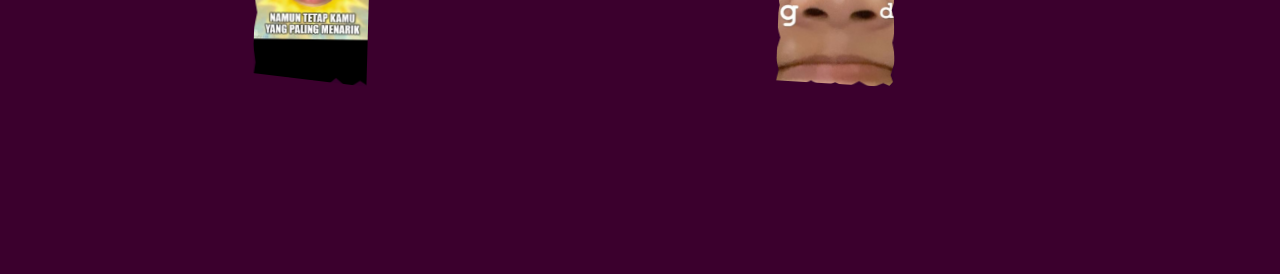
==== commit bd12358a: "Separate YouTube, background, and memory music" ====
--- a/web/index.html
+++ b/web/index.html
@@ -12,7 +12,7 @@
   <link rel="preconnect" href="https://fonts.gstatic.com" crossorigin>
   <link href="https://fonts.googleapis.com/css2?family=Caveat:wght@600;700&family=Great+Vibes&family=Plus+Jakarta+Sans:wght@300;400;500;600;700&family=Playfair+Display:ital,wght@0,600;0,700;1,400&display=swap" rel="stylesheet">
   
-  <link rel="stylesheet" href="style.css?v=18">
+  <link rel="stylesheet" href="style.css?v=20">
 </head>
 <body>
   <!-- Canvas Confetti & Sparkles -->
@@ -185,52 +185,16 @@
       <div class="floating-ornament music-buttercup" aria-hidden="true">
         <img src="img%20hiasan/buttercup.png" alt="">
       </div>
-      <div class="music-card audio-player-card">
+      <div class="music-card youtube-music-card">
         <div class="music-copy">
-          <div class="section-badge">Lagu untukmu 🎶</div>
-          <h2 class="section-title">Soundtrack Hari Spesialmu</h2>
-          <p class="section-desc">Tekan tombol putar pada pemutar di bawah untuk mendengarkan lagu spesial ini.</p>
+          <div class="section-badge">Lagu untukmu &#127925;</div>
+          <h2 class="section-title">Young and Beautiful</h2>
+          <p class="section-desc">Lagu spesial untukmu. Tekan tombol putar di video YouTube.</p>
         </div>
-
-        <div class="custom-audio-player">
-          <div class="player-vinyl-wrapper">
-            <div class="player-vinyl" id="player-vinyl">
-              <div class="vinyl-groove"></div>
-              <div class="vinyl-center">
-                <span>🎵</span>
-              </div>
-            </div>
-            <div class="player-track-info">
-              <span class="player-track-tag">Musik Latar Spesial</span>
-              <h3 class="player-track-title">A&amp;W (Official Instrumental)</h3>
-              <p class="player-artist">Lana Del Rey</p>
-              <span class="player-status-badge paused" id="player-status-badge">Sentuh untuk memutar</span>
-            </div>
-          </div>
-
-          <div class="player-controls">
-            <div class="player-progress-area">
-              <span class="player-time" id="player-current-time">0:00</span>
-              <div class="player-timeline" id="player-timeline" role="slider" aria-label="Progress lagu" tabindex="0">
-                <div class="player-progress-bar" id="player-progress-bar">
-                  <div class="player-progress-thumb"></div>
-                </div>
-              </div>
-              <span class="player-time" id="player-duration">--:--</span>
-            </div>
-
-            <div class="player-buttons">
-              <button class="player-play-btn" id="player-play-btn" type="button" aria-label="Putar atau Jeda Musik">
-                <span class="play-icon" id="player-play-icon">▶</span>
-                <span id="player-btn-label">Putar Musik</span>
-              </button>
-            </div>
-          </div>
-          <audio class="native-audio-controls" id="bg-audio" controls loop preload="metadata" aria-label="Putar A&W (Official Instrumental) oleh Lana Del Rey">
-            <source src="audio/birthday-background.mp3?v=2" type="audio/mpeg">
-            Browser ini tidak mendukung pemutar audio.
-          </audio>
+        <div class="youtube-frame">
+          <iframe src="https://www.youtube.com/embed/o_1aF54DO60?playsinline=1&amp;rel=0" title="Lana Del Rey - Young and Beautiful (Official Music Video)" loading="lazy" referrerpolicy="strict-origin-when-cross-origin" allow="accelerometer; autoplay; clipboard-write; encrypted-media; gyroscope; picture-in-picture; web-share" allowfullscreen></iframe>
         </div>
+        <a class="youtube-link" href="https://www.youtube.com/watch?v=o_1aF54DO60" target="_blank" rel="noopener noreferrer">Buka Young and Beautiful di YouTube &#8599;</a>
       </div>
     </section>
     <!-- INTERACTIVE CAKE & CANDLE SECTION -->
@@ -368,17 +332,17 @@
       <h2 class="section-title">Kenangan kamu sebelum menyentuh kepala 2</h2>
       <p class="section-desc">Setiap foto menyimpan cerita kecil tentang perjalanan kita.</p>
       <div class="memory-soundtrack">
-        <audio id="memory-soundtrack-audio" loop preload="none">
-          <source src="audio/memories-soundtrack.mp3?v=2" type="audio/mpeg">
-        </audio>
-        <button class="memory-music-toggle" id="memory-music-toggle" type="button" aria-label="Putar Terbuang Dalam Waktu oleh Barasuara" aria-pressed="false">
+        <div class="memory-music-panel">
           <span class="memory-music-icon" aria-hidden="true">&#9835;</span>
           <span class="memory-music-copy">
             <span class="memory-track-title">Terbuang Dalam Waktu</span>
             <span class="memory-track-artist">Barasuara &middot; Peaceful Piano</span>
           </span>
-          <span class="memory-music-state" id="memory-music-state" aria-hidden="true">PUTAR</span>
-        </button>
+          <audio class="memory-native-audio" id="memory-soundtrack-audio" controls loop preload="metadata" aria-label="Putar Terbuang Dalam Waktu oleh Barasuara">
+            <source src="audio/memories-soundtrack.mp3?v=3" type="audio/mpeg">
+            Audio tidak didukung browser ini.
+          </audio>
+        </div>
       </div>
       <div class="polaroid-grid" id="polaroid-grid" aria-label="Kolase foto kenangan">
         <button class="polaroid-card collage-tile" type="button" aria-label="Buka foto Kenangan 01" data-caption="Kenangan 01" data-full="img/20260609_190133_RYmPRk.jpg">
@@ -1300,13 +1264,18 @@
     </div>
   </div>
 
+  <!-- A&W MP3 MUSIC BACKGROUND -->
+  <audio id="bg-audio" loop preload="none">
+    <source src="audio/birthday-background.mp3?v=2" type="audio/mpeg">
+  </audio>
+
   <!-- FLOATING MUSIC CONTROLLER -->
-  <button class="music-floating-btn" id="music-floating-btn" type="button" aria-label="Putar musik latar" aria-pressed="false" title="Putar / Jeda Musik Latar">
+  <button class="music-floating-btn" id="music-floating-btn" type="button" aria-label="Putar musik latar A&amp;W" aria-pressed="false" title="Putar / Jeda Musik Latar A&amp;W">
     <div class="music-disc-icon" aria-hidden="true">
       <span class="disc-vinyl-mini"></span>
       <span class="disc-note">🎵</span>
     </div>
-    <span class="music-floating-text" id="music-floating-text">Putar Musik</span>
+    <span class="music-floating-text" id="music-floating-text">Putar A&amp;W</span>
     <div class="music-bars" aria-hidden="true">
       <span></span><span></span><span></span><span></span>
     </div>
@@ -1325,7 +1294,7 @@
       </button>
     </div>
   </div>
-  <script src="script.js?v=17"></script>
+  <script src="script.js?v=21"></script>
   <script>
     window.birthdayCoverReady = window.birthdayCoverReady || false;
     window.pageNavigationReady = window.pageNavigationReady || false;
--- a/web/style.css
+++ b/web/style.css
@@ -4276,6 +4276,30 @@
   margin: 0 auto 14px;
 }
 
+.memory-music-panel {
+  display: grid;
+  grid-template-columns: 36px minmax(0, 1fr);
+  align-items: center;
+  gap: 10px 12px;
+  width: min(100%, 540px);
+  padding: 13px 16px;
+  border: 1px solid rgba(255, 220, 248, 0.5);
+  border-radius: 20px;
+  background: linear-gradient(135deg, rgba(66, 5, 77, 0.92), rgba(129, 17, 132, 0.9));
+  box-shadow: 0 10px 26px rgba(46, 0, 56, 0.28), inset 0 1px 0 rgba(255, 255, 255, 0.2);
+  text-align: left;
+}
+
+.memory-music-panel .memory-music-copy { gap: 3px; }
+.memory-music-panel .memory-track-title { white-space: normal; }
+.memory-native-audio {
+  display: block;
+  grid-column: 1 / -1;
+  width: 100%;
+  min-height: 44px;
+  accent-color: #e94fbb;
+}
+
 body[data-active-page="home"] .memory-soundtrack { display: none; }
 
 .memory-music-toggle {
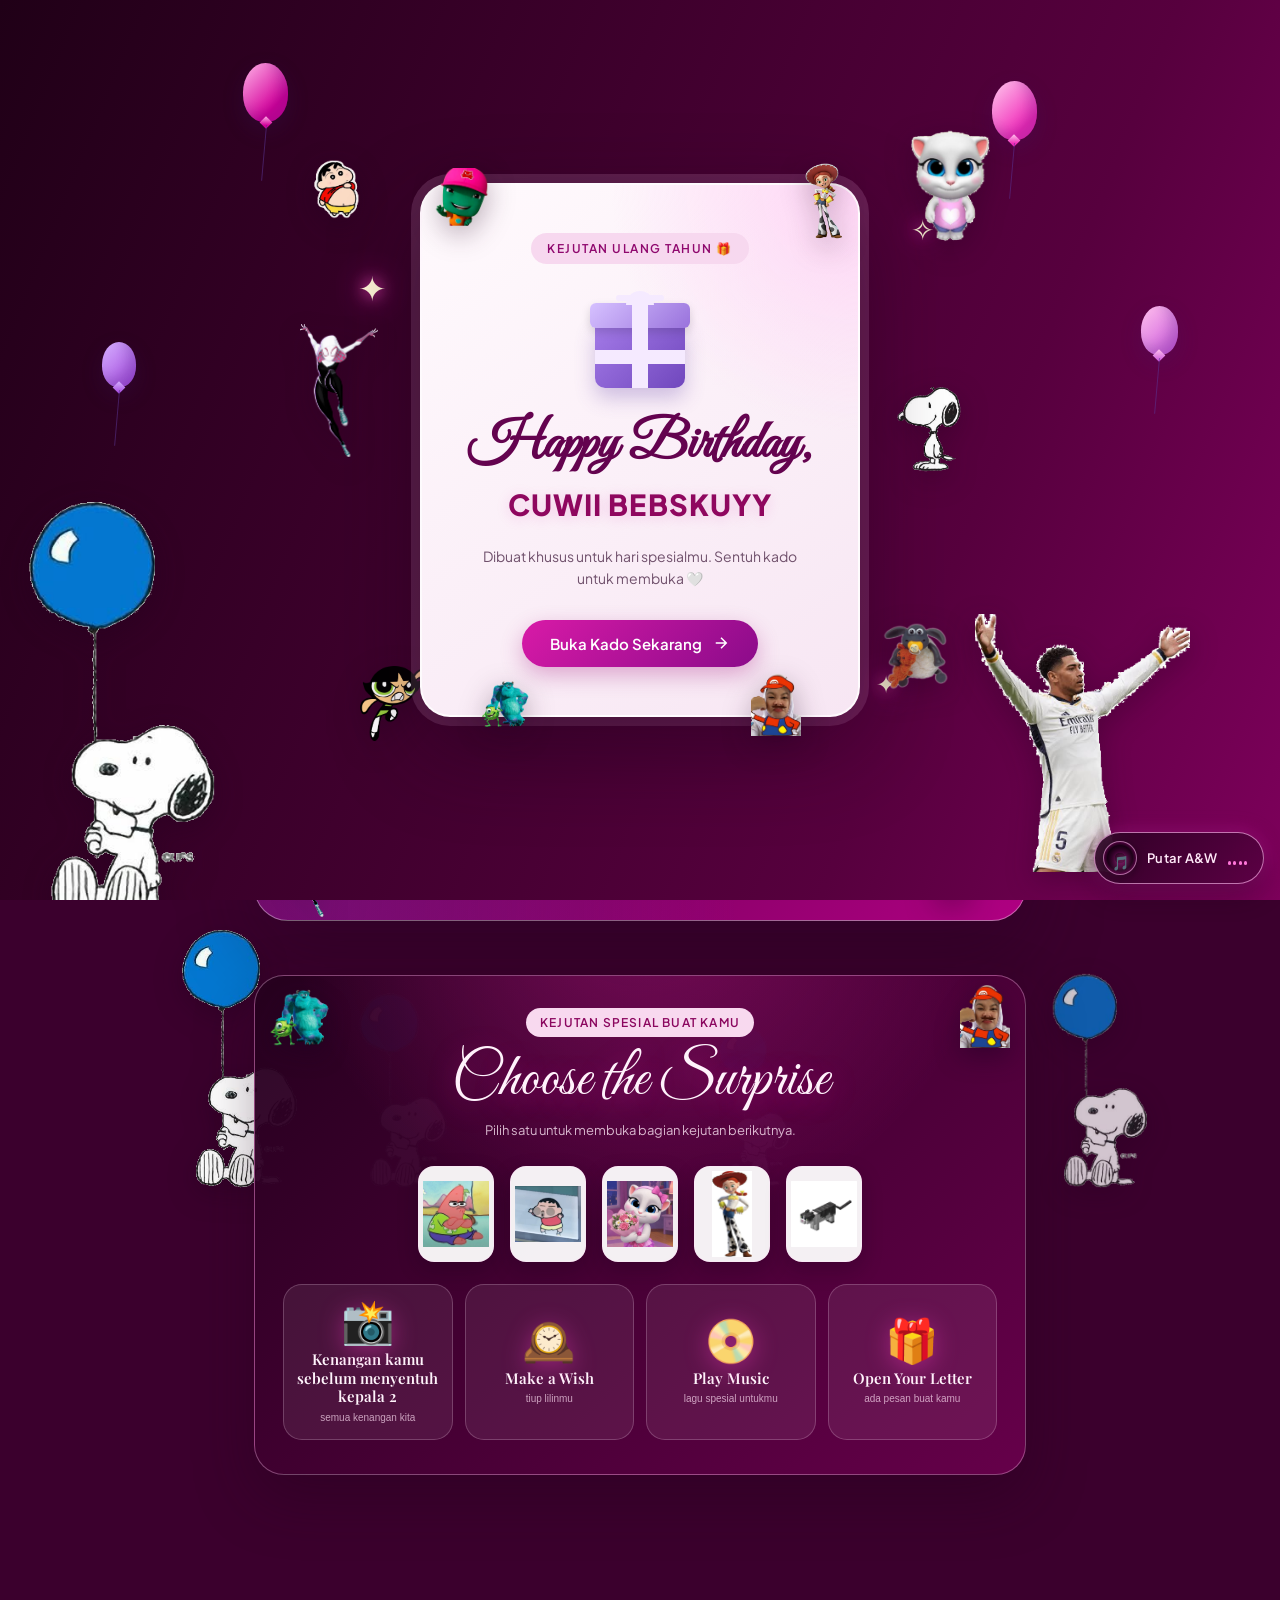
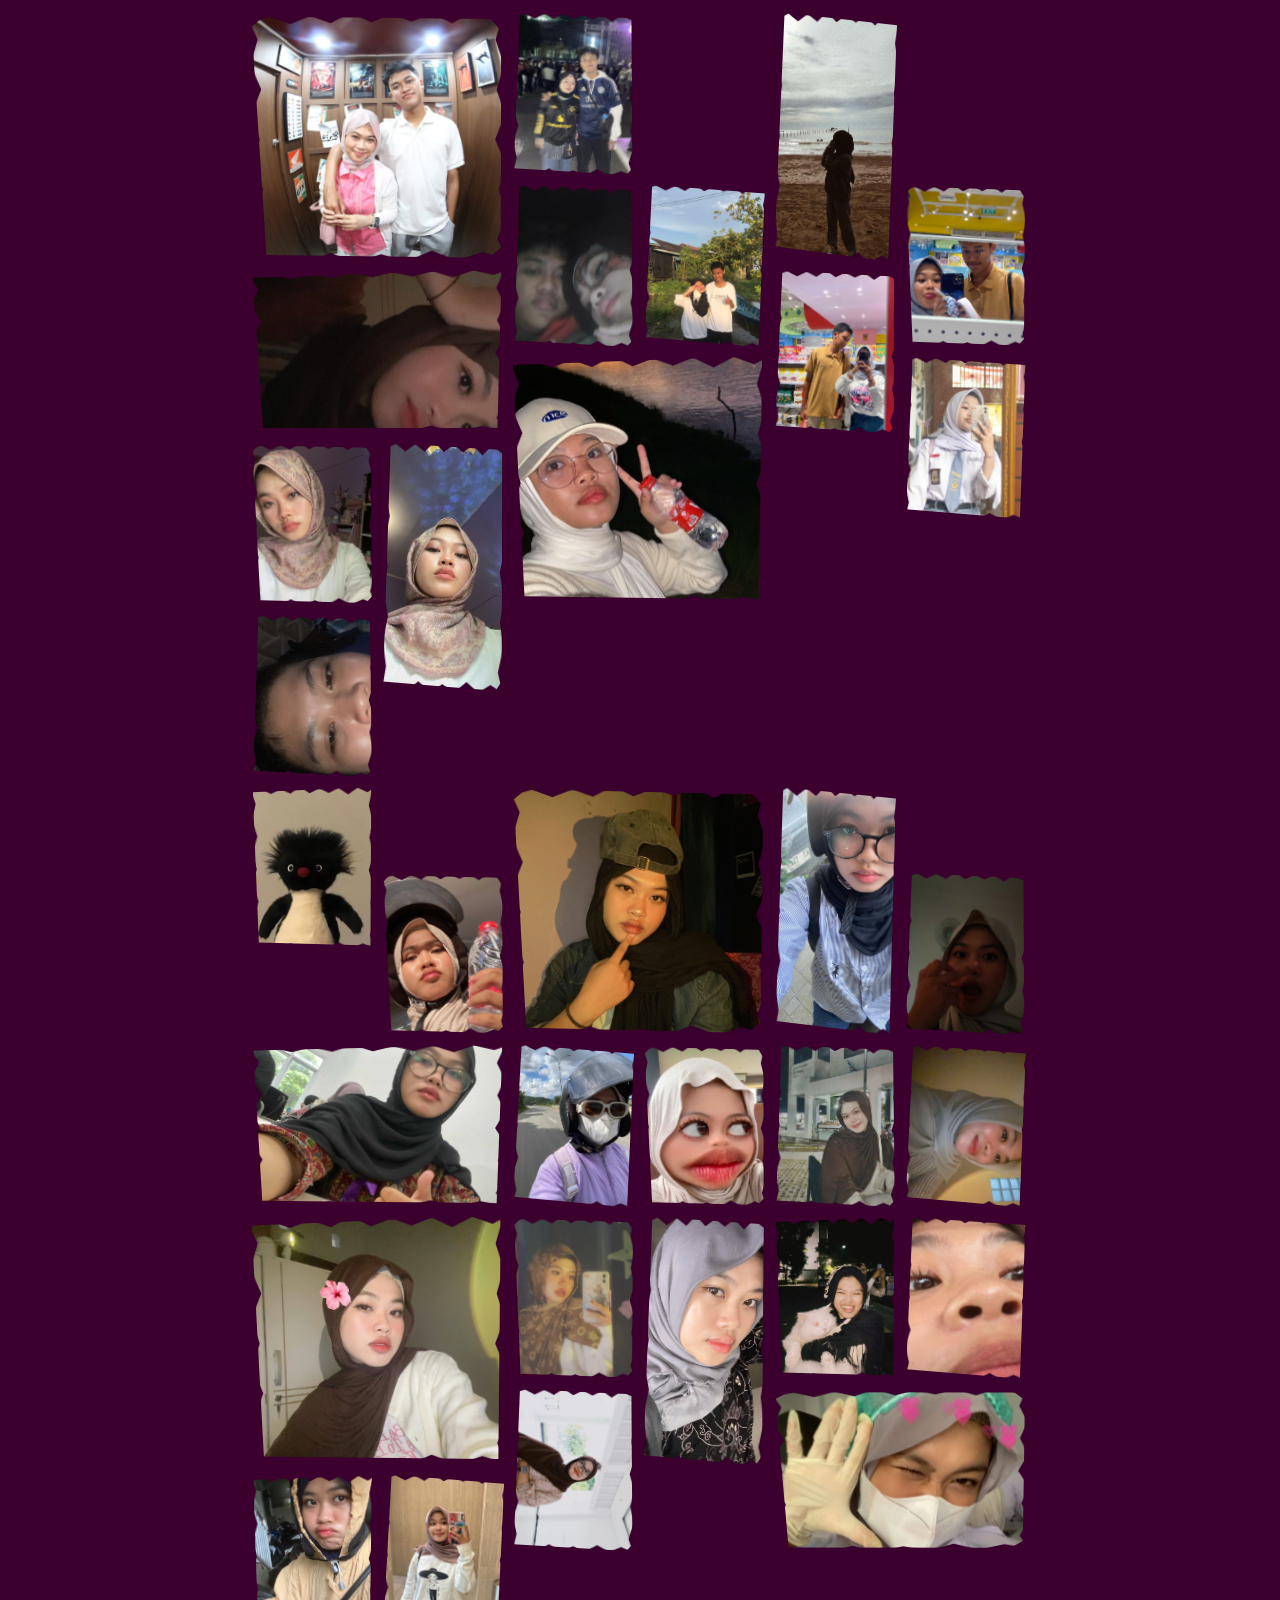
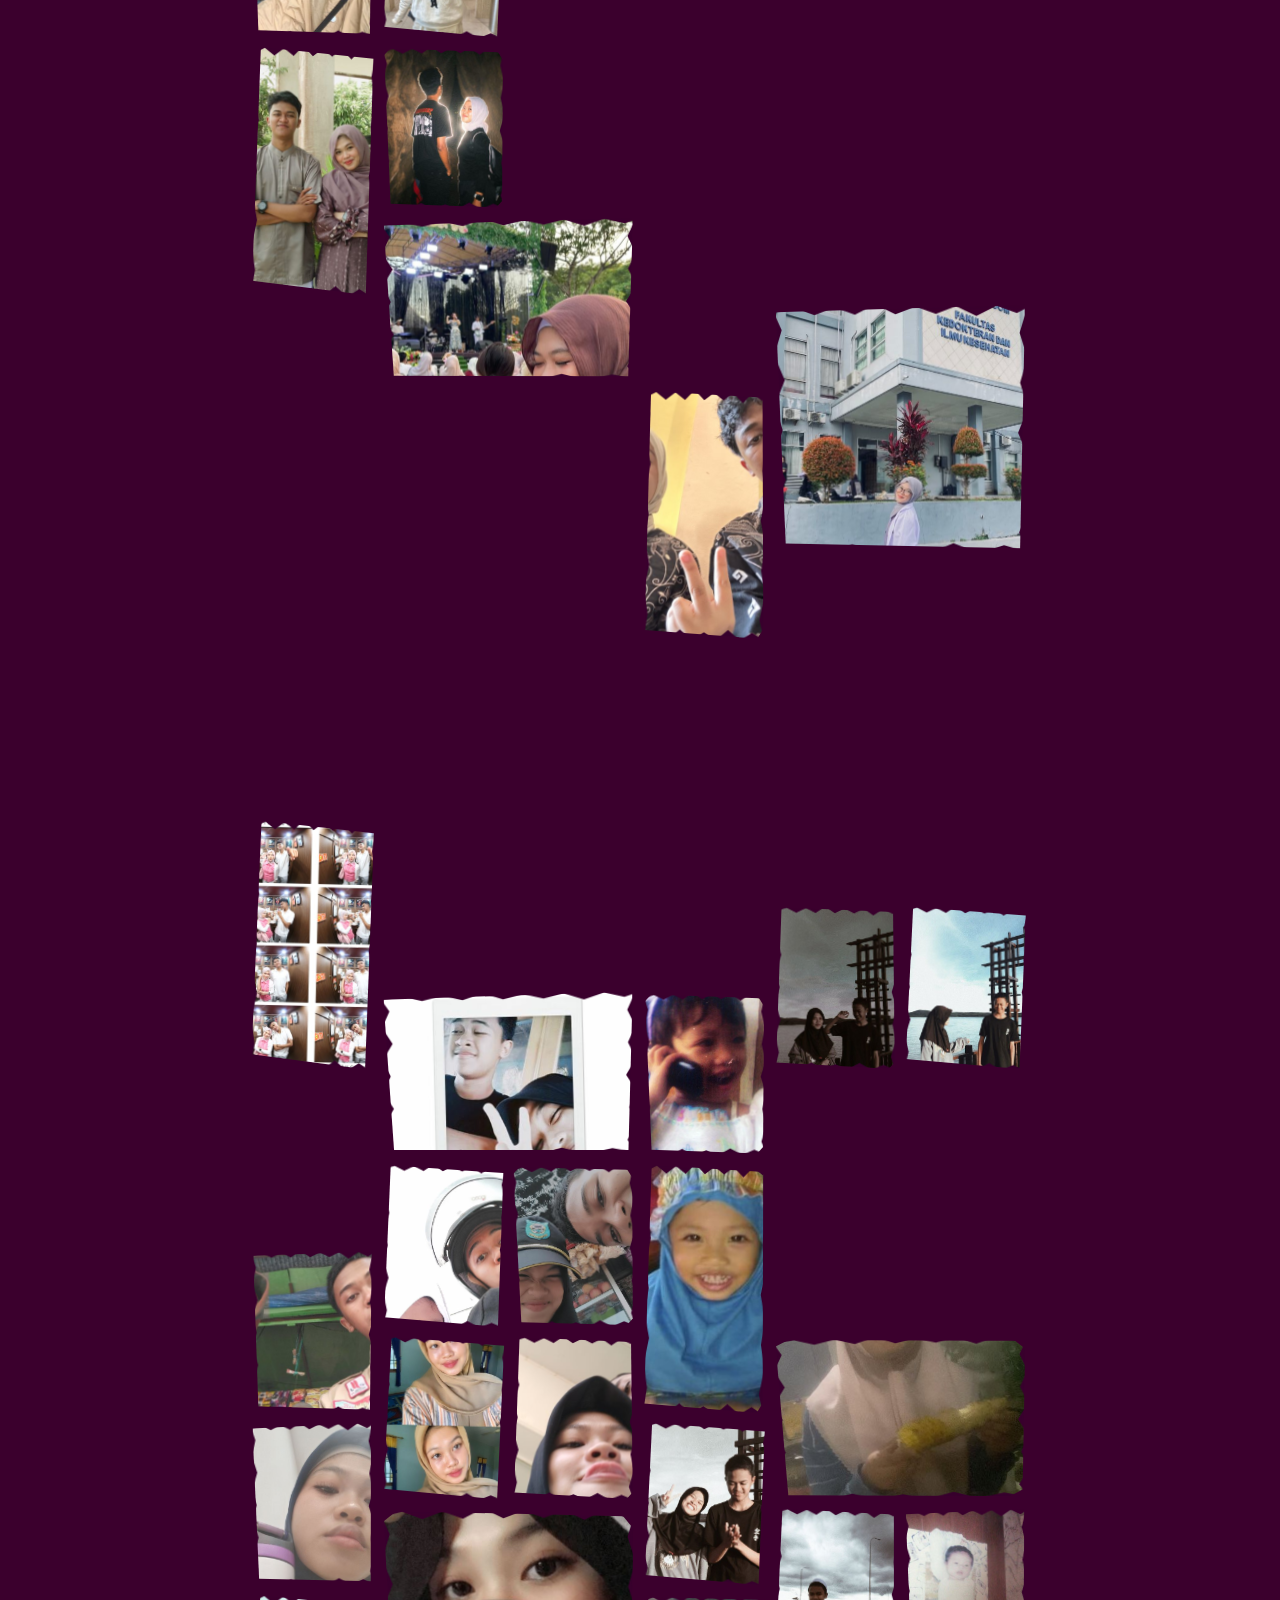
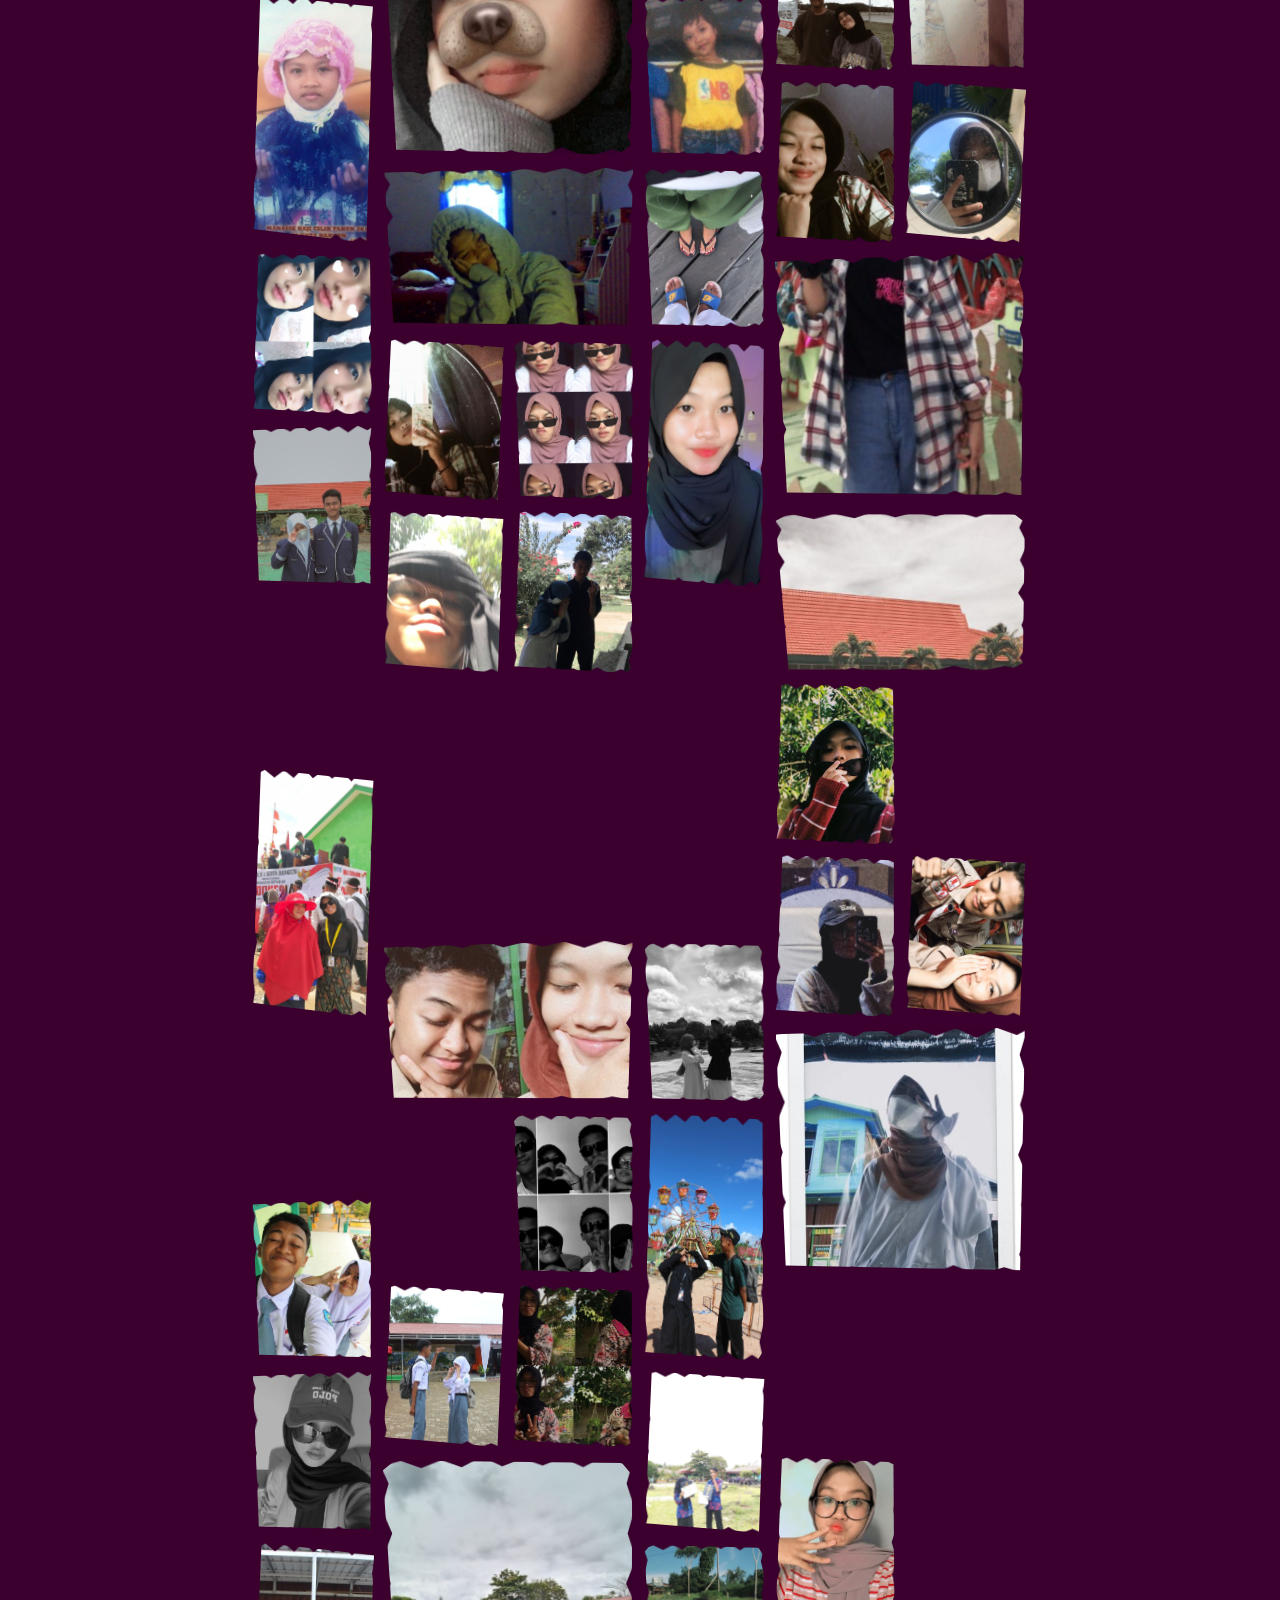
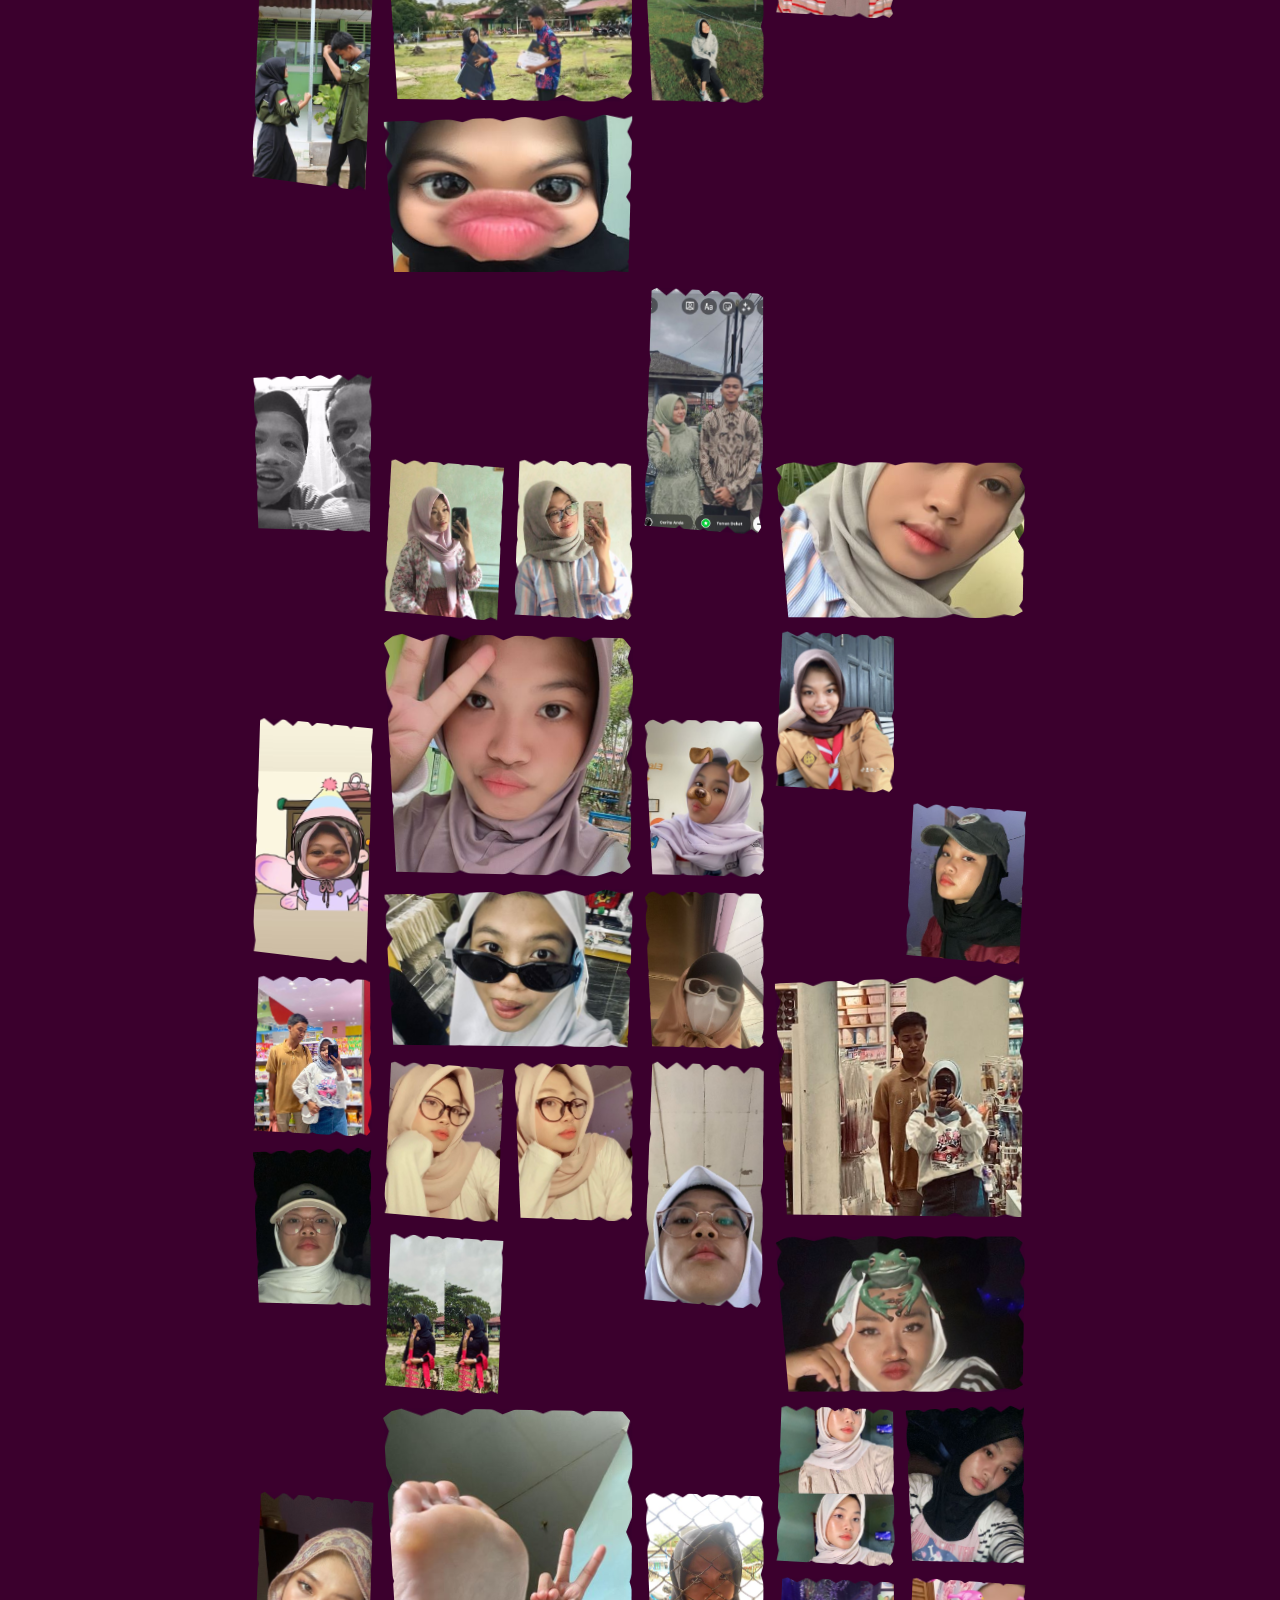
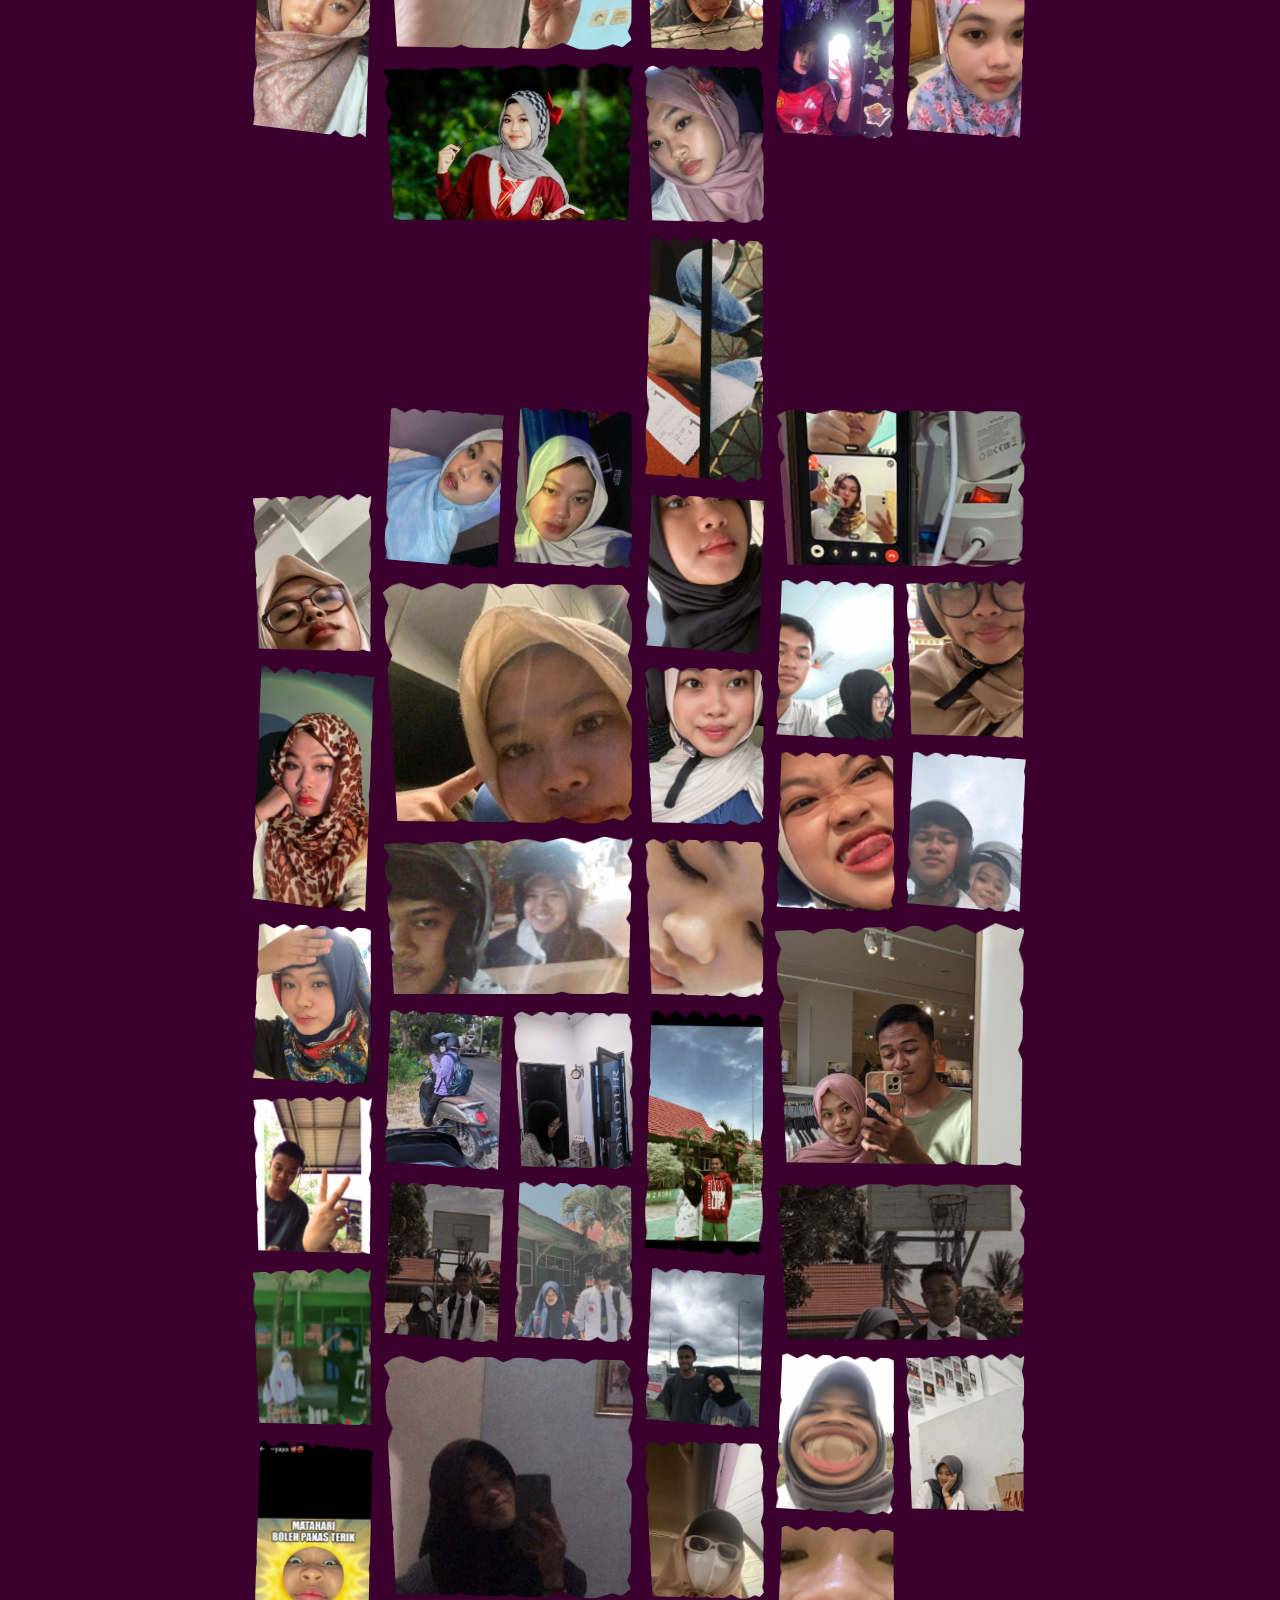
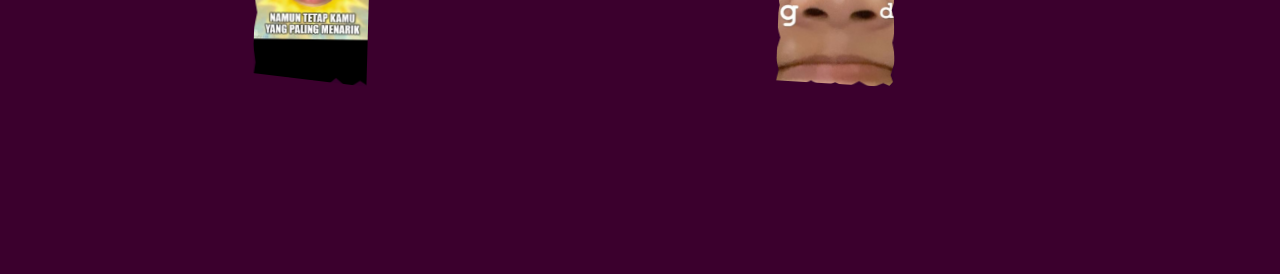
==== commit c8d03692: "Add birthday dedication caption to song" ====
--- a/web/index.html
+++ b/web/index.html
@@ -12,7 +12,7 @@
   <link rel="preconnect" href="https://fonts.gstatic.com" crossorigin>
   <link href="https://fonts.googleapis.com/css2?family=Caveat:wght@600;700&family=Great+Vibes&family=Plus+Jakarta+Sans:wght@300;400;500;600;700&family=Playfair+Display:ital,wght@0,600;0,700;1,400&display=swap" rel="stylesheet">
   
-  <link rel="stylesheet" href="style.css?v=20">
+  <link rel="stylesheet" href="style.css?v=21">
 </head>
 <body>
   <!-- Canvas Confetti & Sparkles -->
@@ -190,6 +190,7 @@
           <div class="section-badge">Lagu untukmu &#127925;</div>
           <h2 class="section-title">Young and Beautiful</h2>
           <p class="section-desc">Lagu spesial untukmu. Tekan tombol putar di video YouTube.</p>
+          <p class="song-dedication">Lagu ini buat kamu, semoga makin dewasa ya, Bebskuy! 💜</p>
         </div>
         <div class="youtube-frame">
           <iframe src="https://www.youtube.com/embed/o_1aF54DO60?playsinline=1&amp;rel=0" title="Lana Del Rey - Young and Beautiful (Official Music Video)" loading="lazy" referrerpolicy="strict-origin-when-cross-origin" allow="accelerometer; autoplay; clipboard-write; encrypted-media; gyroscope; picture-in-picture; web-share" allowfullscreen></iframe>
--- a/web/style.css
+++ b/web/style.css
@@ -4300,6 +4300,14 @@
   accent-color: #e94fbb;
 }
 
+.song-dedication {
+  margin: 10px 0 0;
+  color: #ffd0f0;
+  font-family: var(--font-hand, cursive);
+  font-size: clamp(19px, 2.5vw, 25px);
+  font-weight: 700;
+}
+
 body[data-active-page="home"] .memory-soundtrack { display: none; }
 
 .memory-music-toggle {
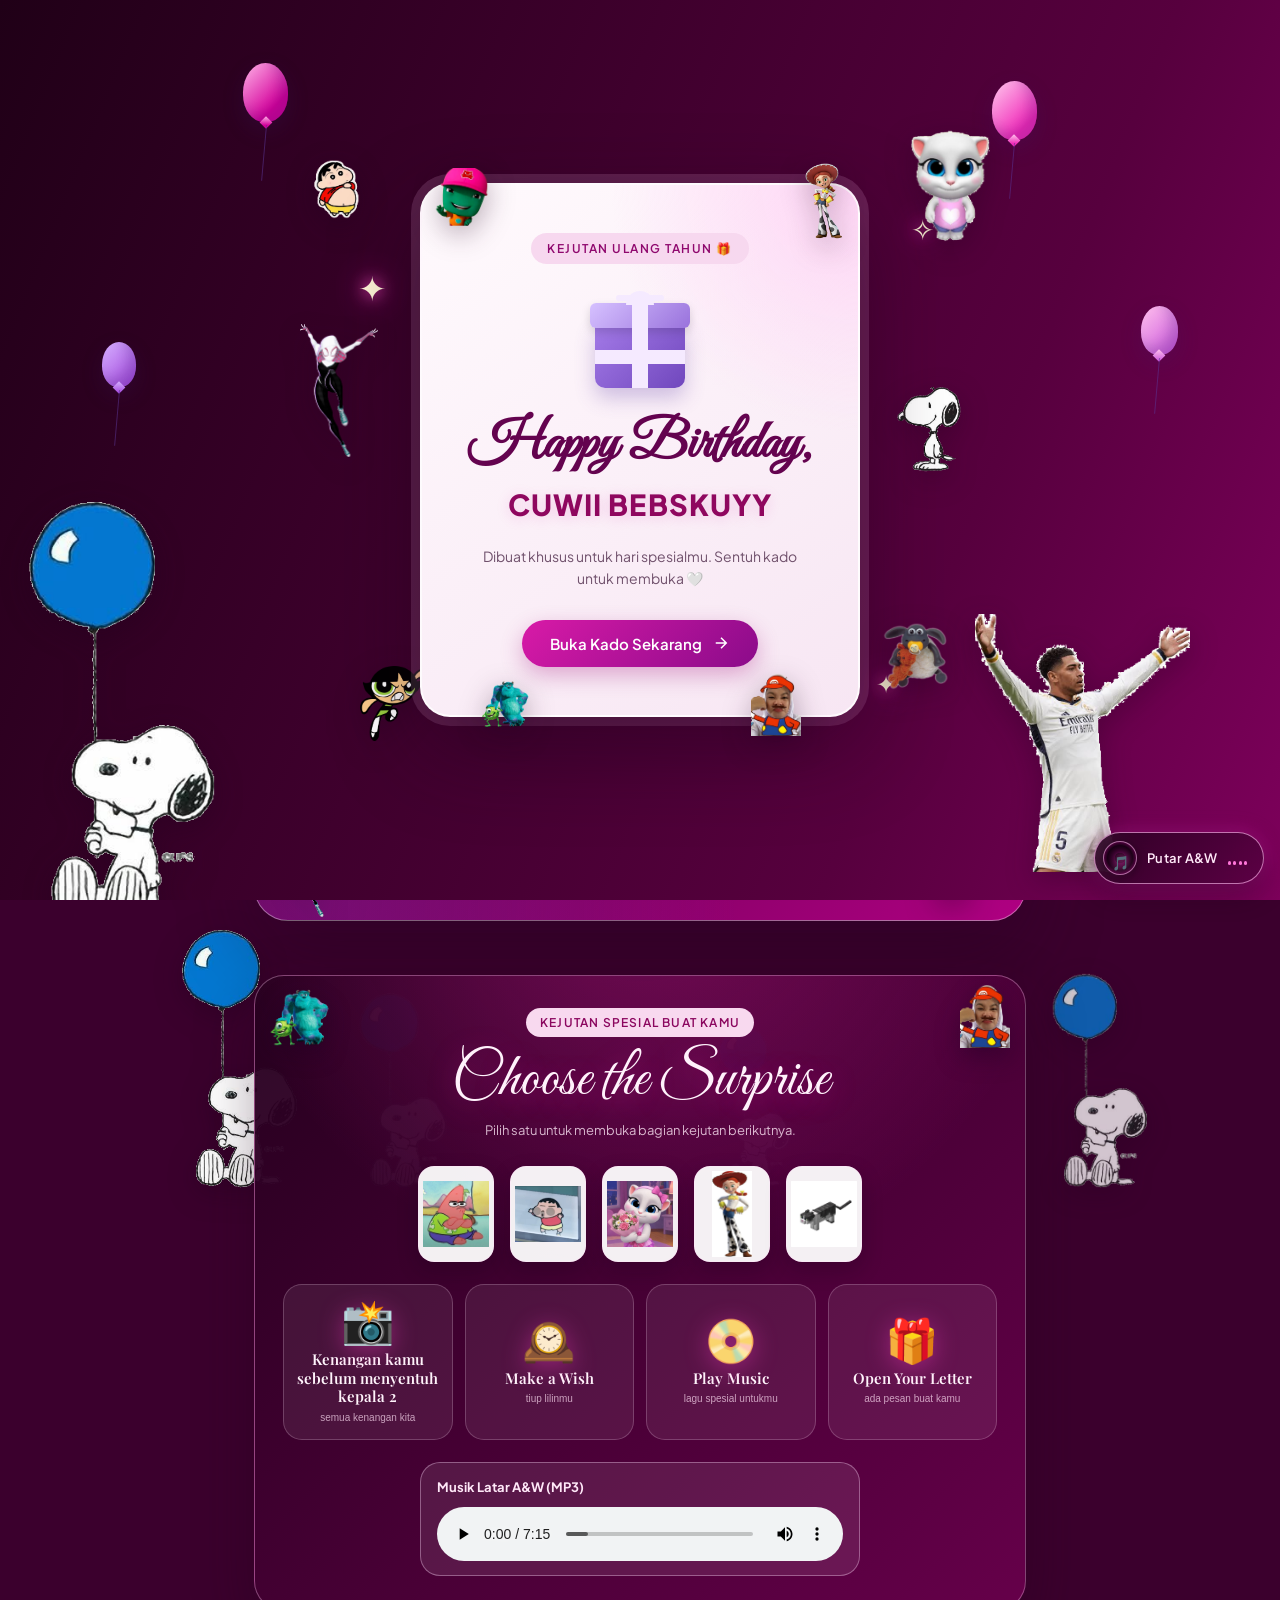
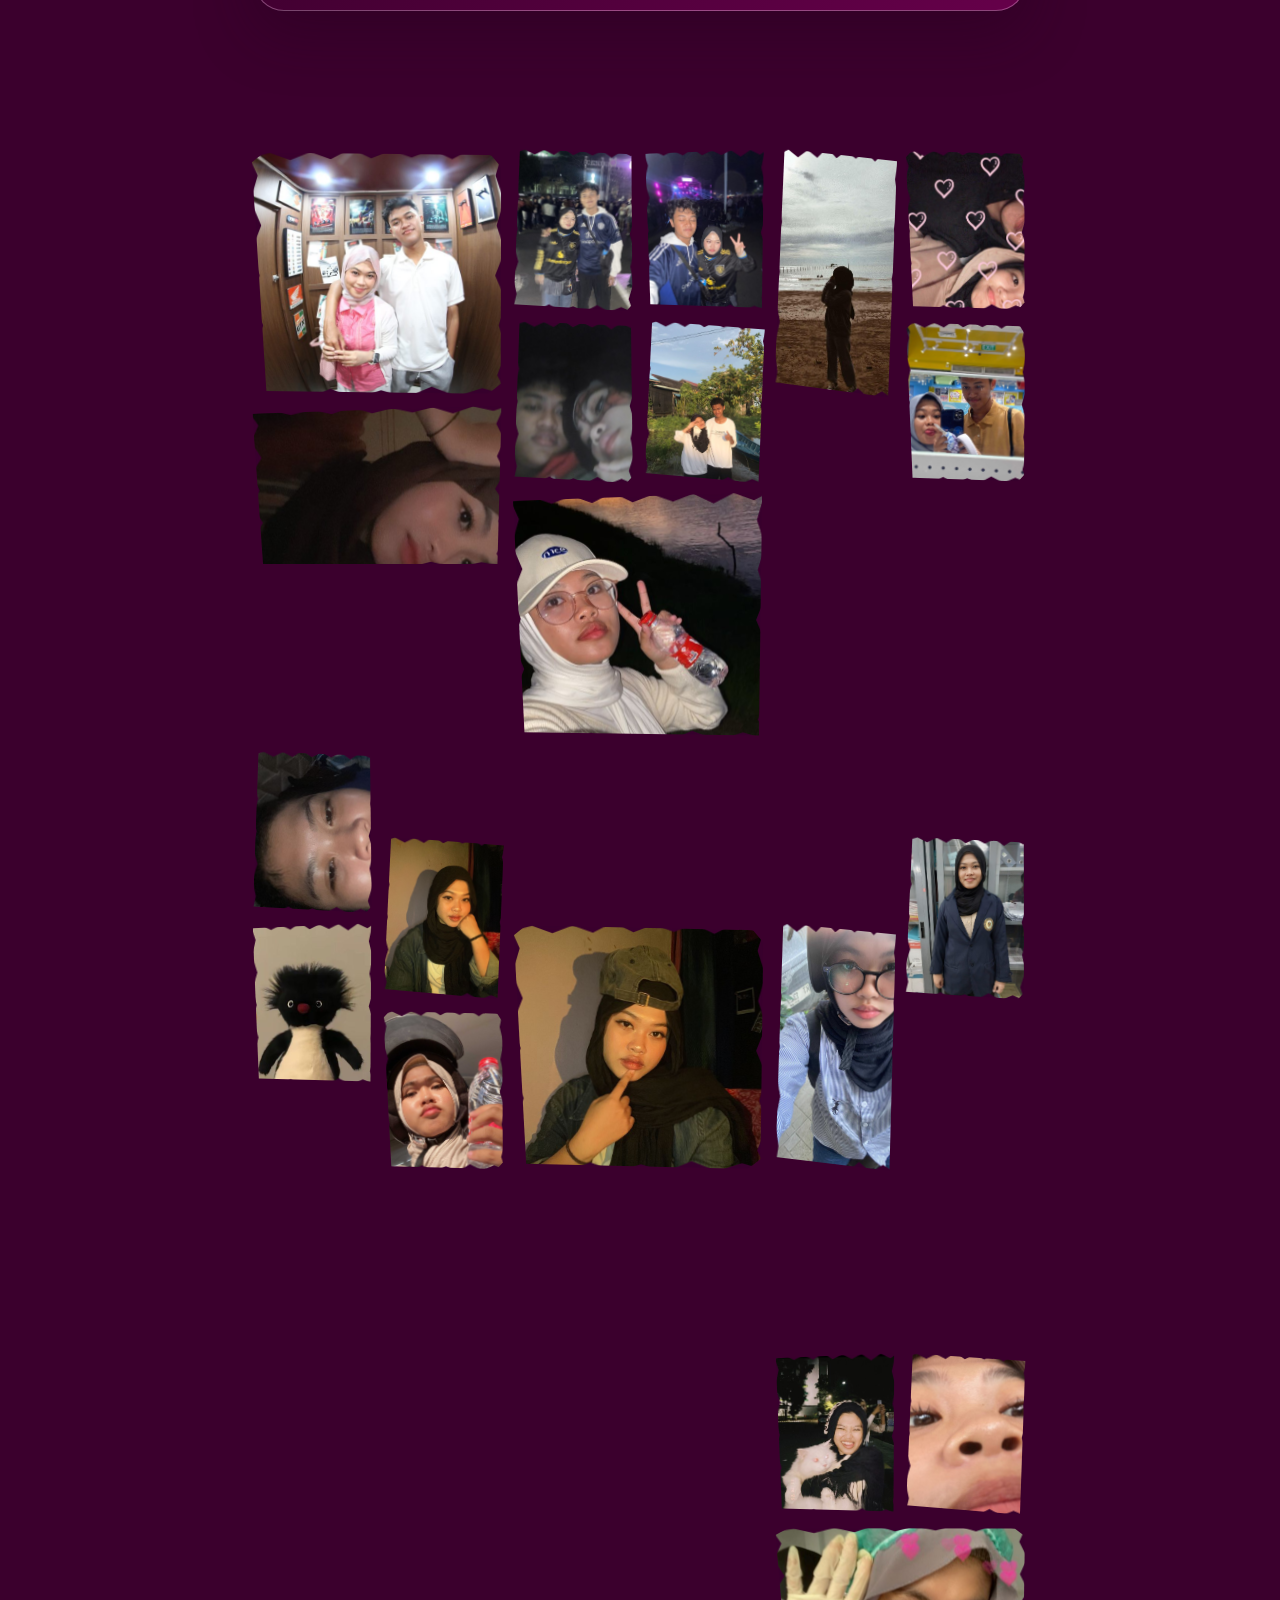
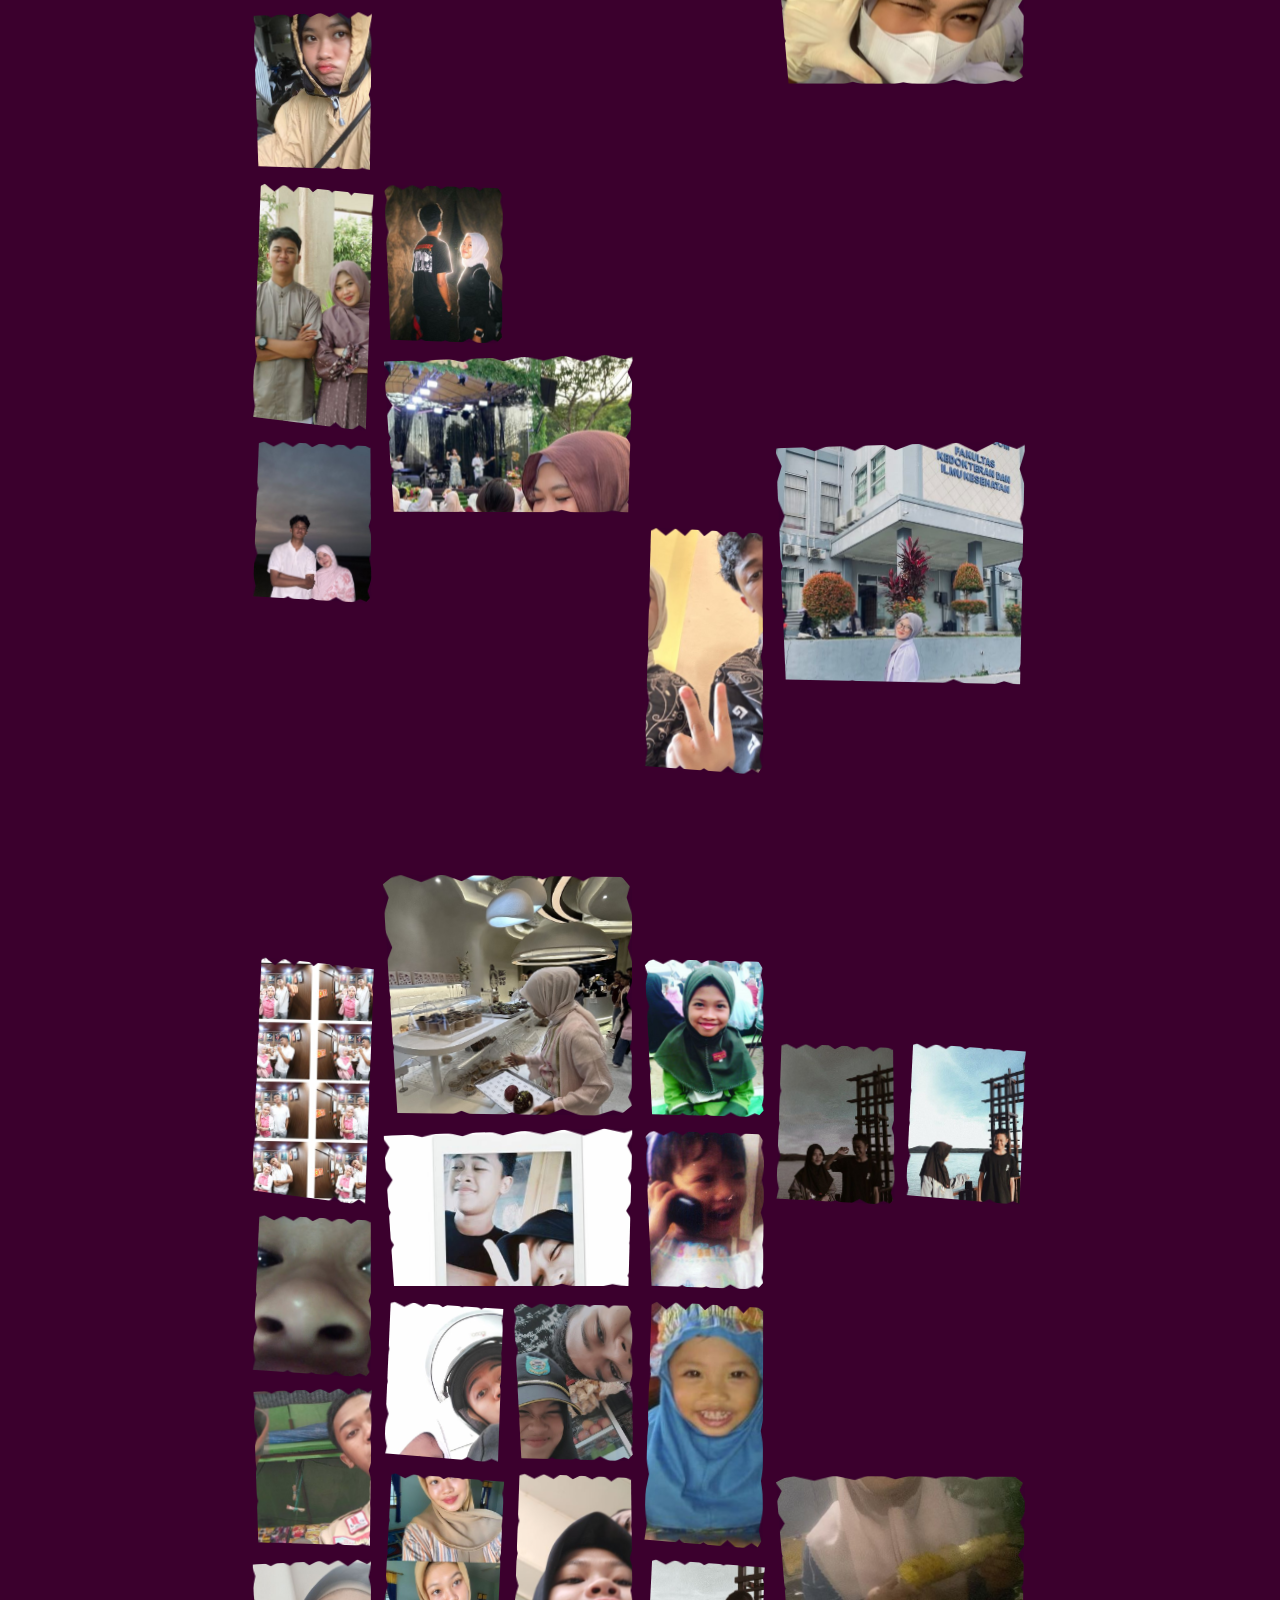
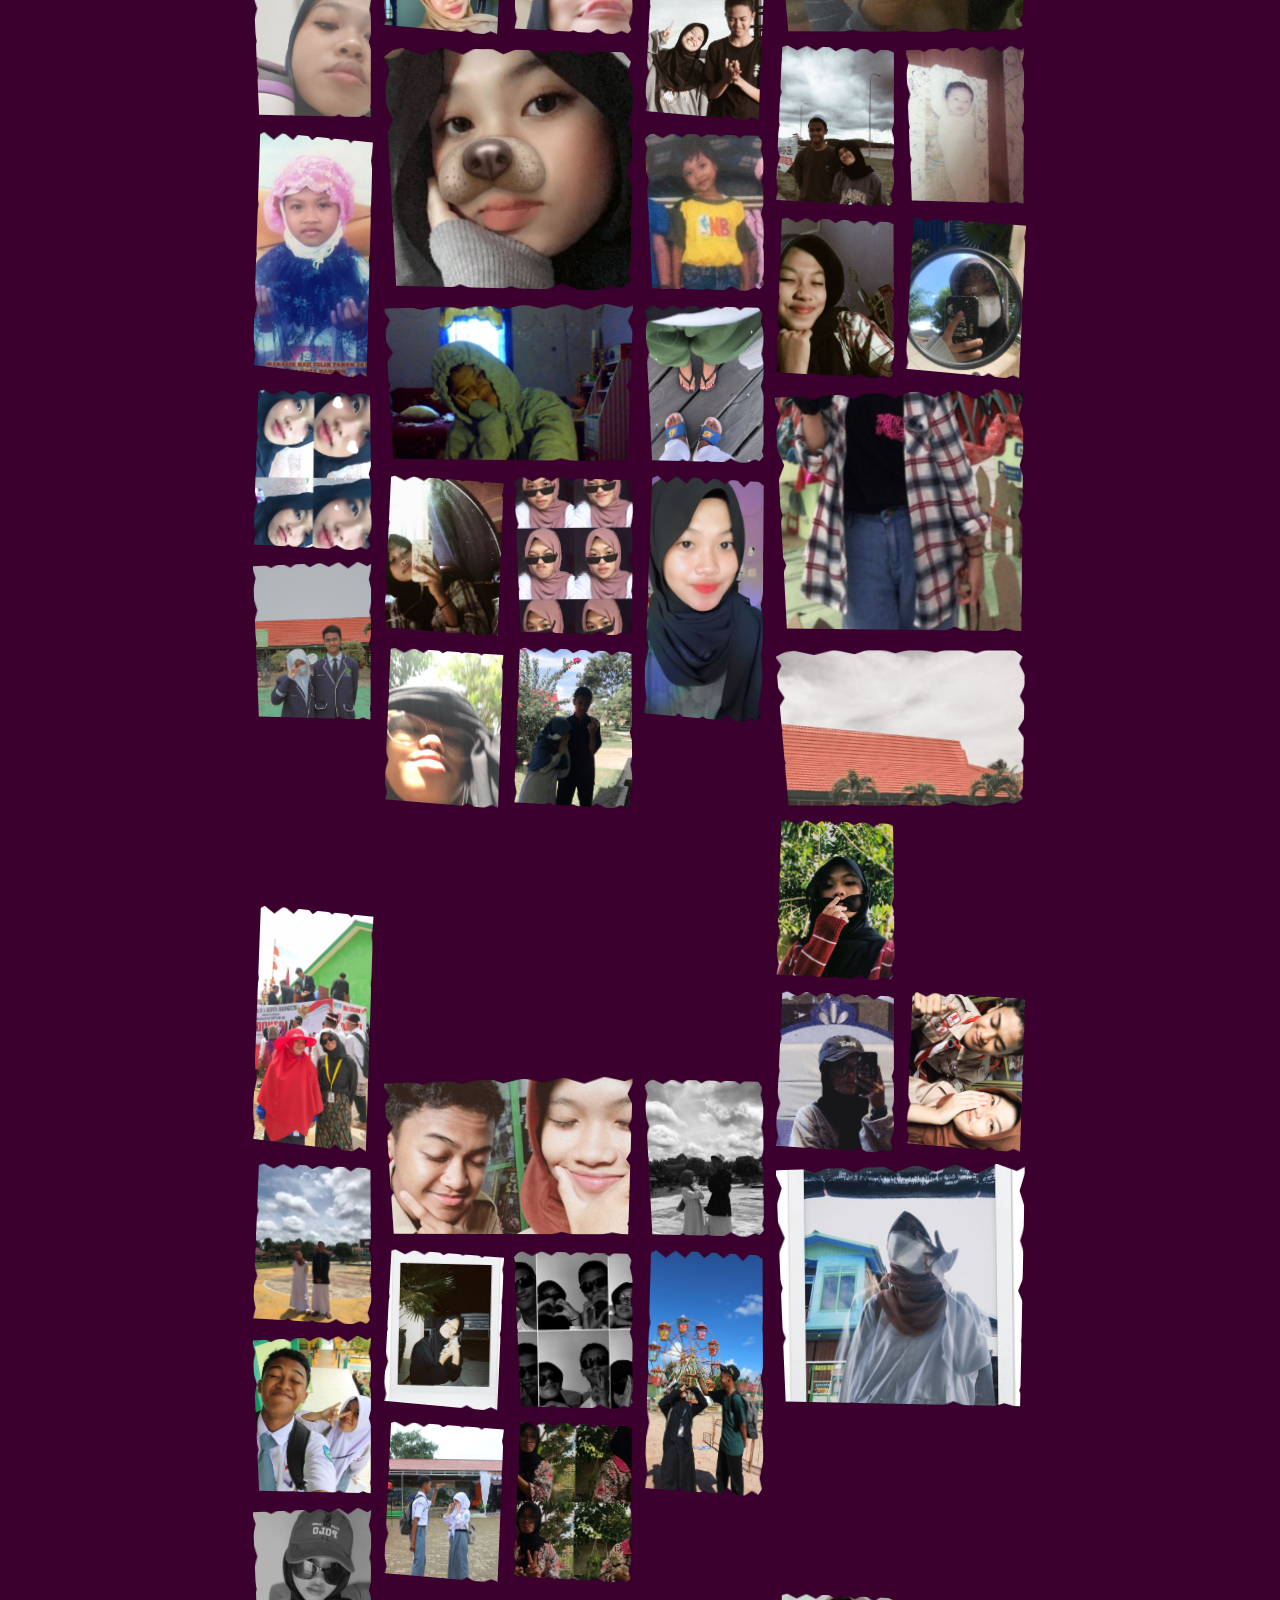
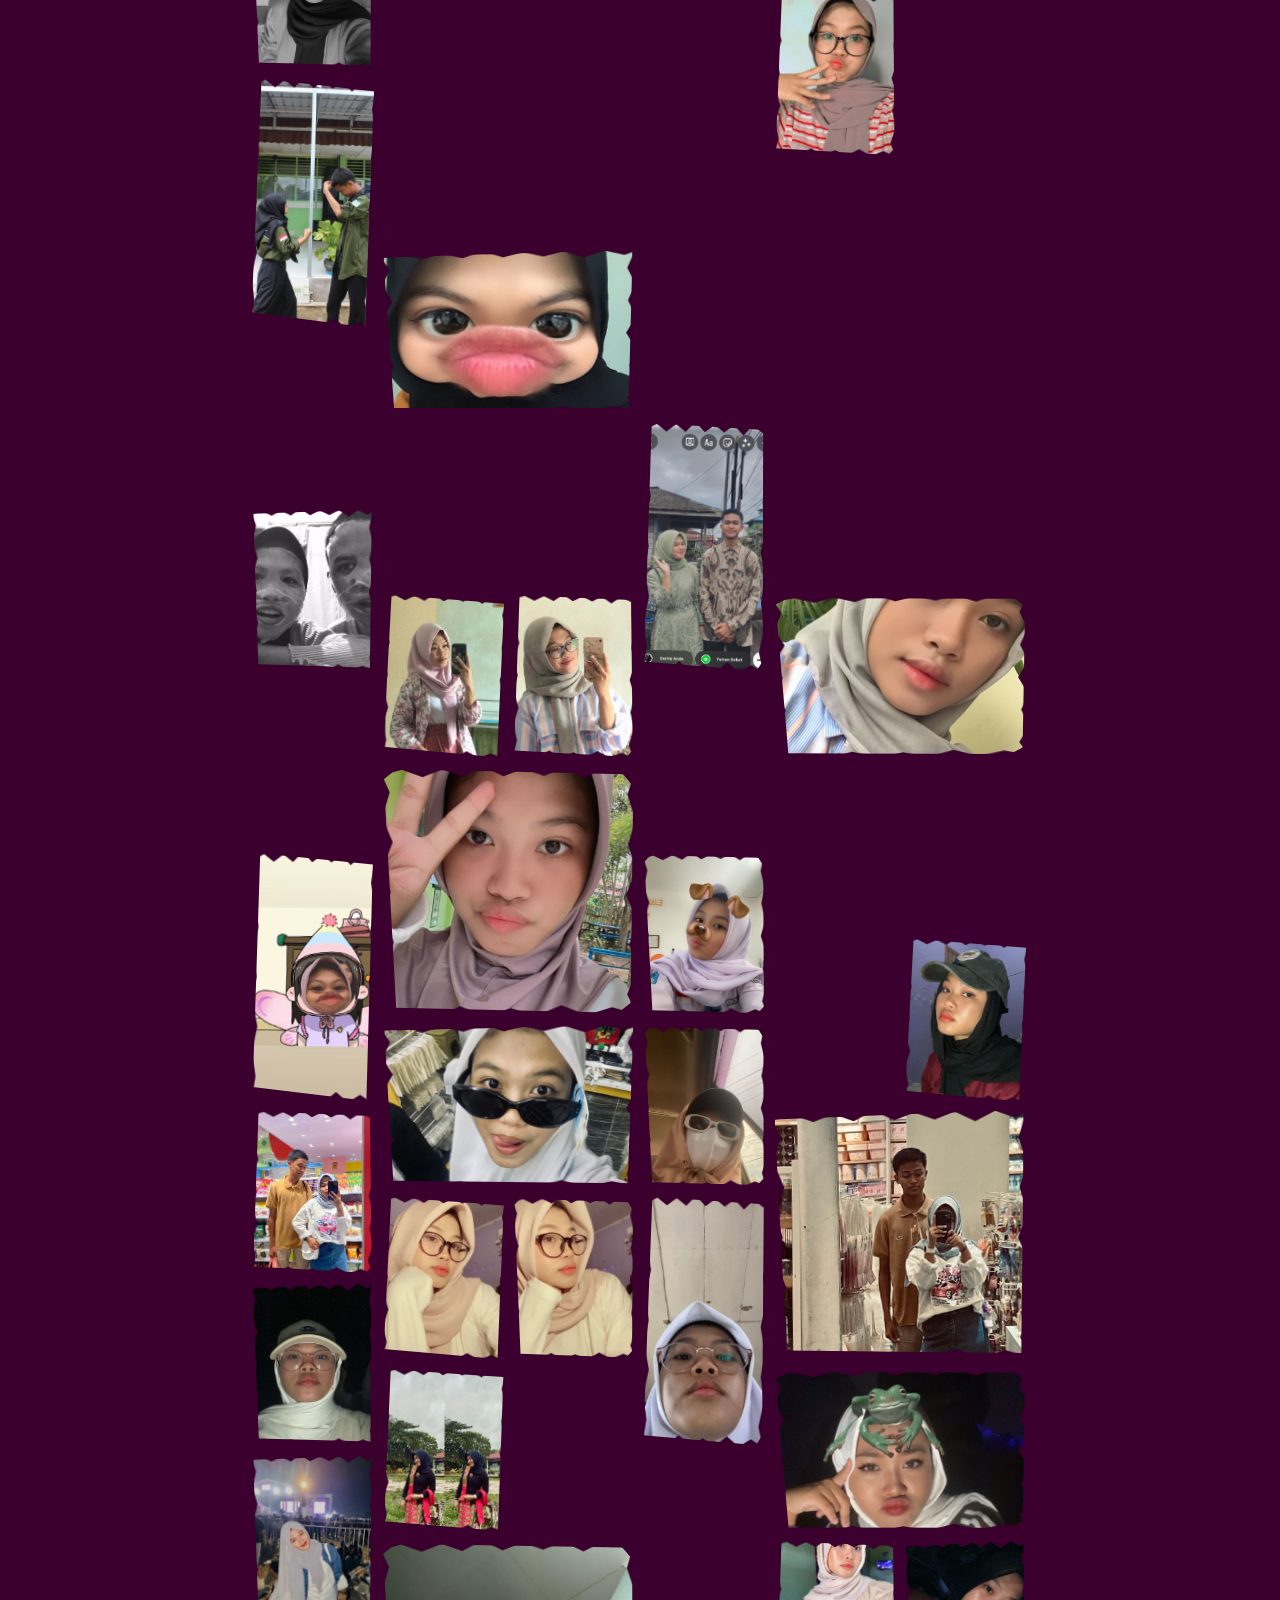
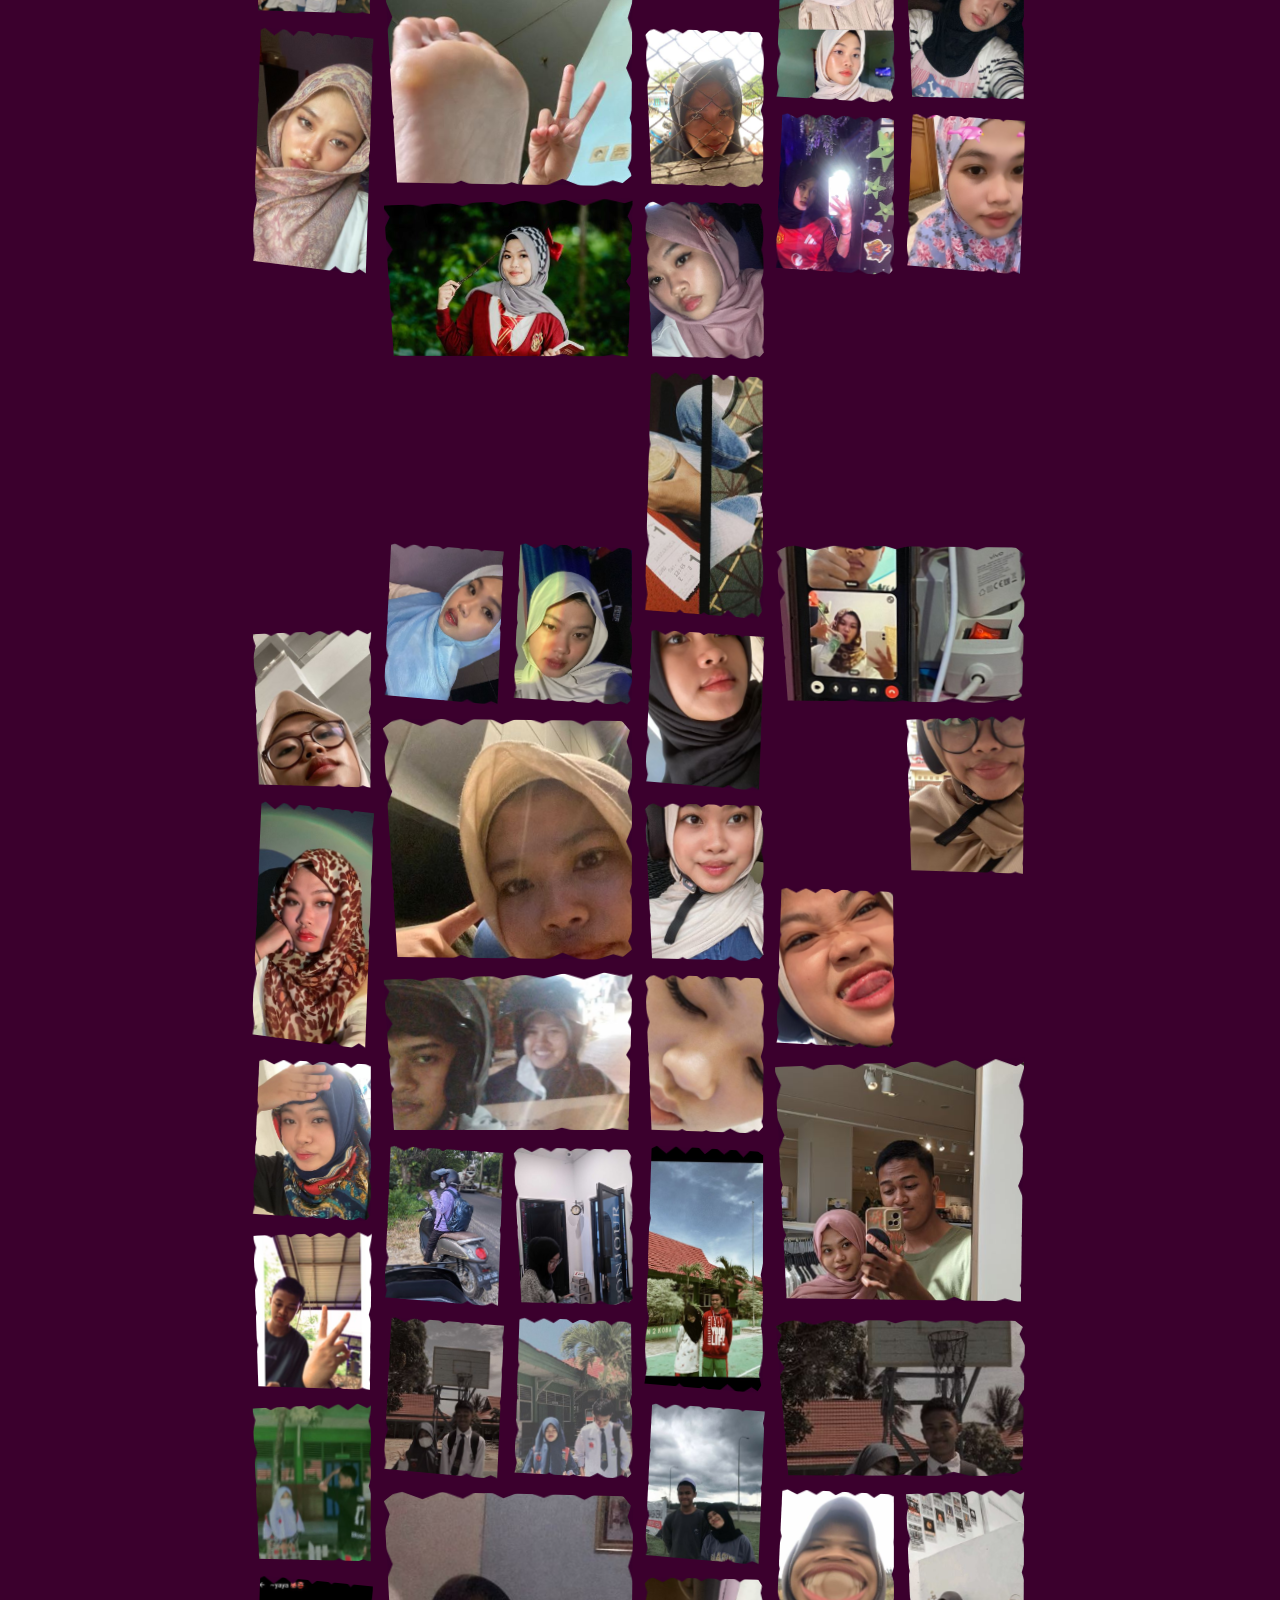
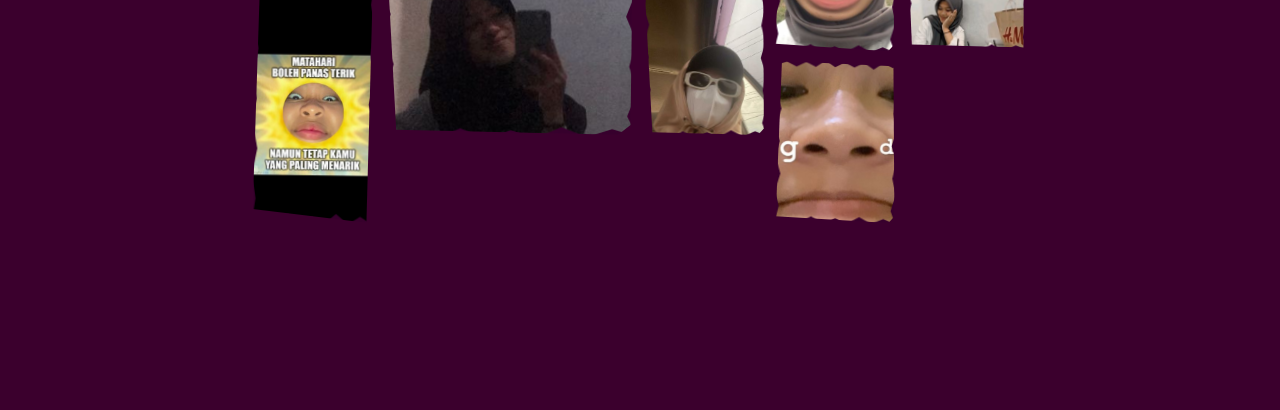
==== commit bff30515: "Add native playback control for A&W background" ====
--- a/web/index.html
+++ b/web/index.html
@@ -12,7 +12,7 @@
   <link rel="preconnect" href="https://fonts.gstatic.com" crossorigin>
   <link href="https://fonts.googleapis.com/css2?family=Caveat:wght@600;700&family=Great+Vibes&family=Plus+Jakarta+Sans:wght@300;400;500;600;700&family=Playfair+Display:ital,wght@0,600;0,700;1,400&display=swap" rel="stylesheet">
   
-  <link rel="stylesheet" href="style.css?v=21">
+  <link rel="stylesheet" href="style.css?v=22">
 </head>
 <body>
   <!-- Canvas Confetti & Sparkles -->
@@ -177,6 +177,13 @@
           <span class="surprise-label">Open Your Letter</span>
           <span class="surprise-hint">ada pesan buat kamu</span>
         </button>
+      </div>
+      <div class="background-audio-panel">
+        <span class="background-audio-title">Musik Latar A&amp;W (MP3)</span>
+        <audio class="background-audio-controls" id="bg-audio" controls loop preload="metadata" aria-label="Putar musik latar A&W">
+          <source src="audio/birthday-background.mp3?v=3" type="audio/mpeg">
+          Audio tidak didukung browser ini.
+        </audio>
       </div>
     </section>
 
@@ -1265,11 +1272,6 @@
     </div>
   </div>
 
-  <!-- A&W MP3 MUSIC BACKGROUND -->
-  <audio id="bg-audio" loop preload="none">
-    <source src="audio/birthday-background.mp3?v=2" type="audio/mpeg">
-  </audio>
-
   <!-- FLOATING MUSIC CONTROLLER -->
   <button class="music-floating-btn" id="music-floating-btn" type="button" aria-label="Putar musik latar A&amp;W" aria-pressed="false" title="Putar / Jeda Musik Latar A&amp;W">
     <div class="music-disc-icon" aria-hidden="true">
@@ -1295,7 +1297,7 @@
       </button>
     </div>
   </div>
-  <script src="script.js?v=21"></script>
+  <script src="script.js?v=22"></script>
   <script>
     window.birthdayCoverReady = window.birthdayCoverReady || false;
     window.pageNavigationReady = window.pageNavigationReady || false;
--- a/web/style.css
+++ b/web/style.css
@@ -4308,6 +4308,31 @@
   font-weight: 700;
 }
 
+.background-audio-panel {
+  display: grid;
+  gap: 9px;
+  width: min(100%, 440px);
+  margin: 22px auto 0;
+  padding: 14px 16px;
+  border: 1px solid rgba(255, 220, 248, 0.36);
+  border-radius: 20px;
+  background: rgba(255, 255, 255, 0.09);
+  text-align: left;
+}
+
+.background-audio-title {
+  color: #ffe8f8;
+  font-size: 13px;
+  font-weight: 700;
+}
+
+.background-audio-controls {
+  display: block;
+  width: 100%;
+  min-height: 44px;
+  accent-color: #e94fbb;
+}
+
 body[data-active-page="home"] .memory-soundtrack { display: none; }
 
 .memory-music-toggle {
